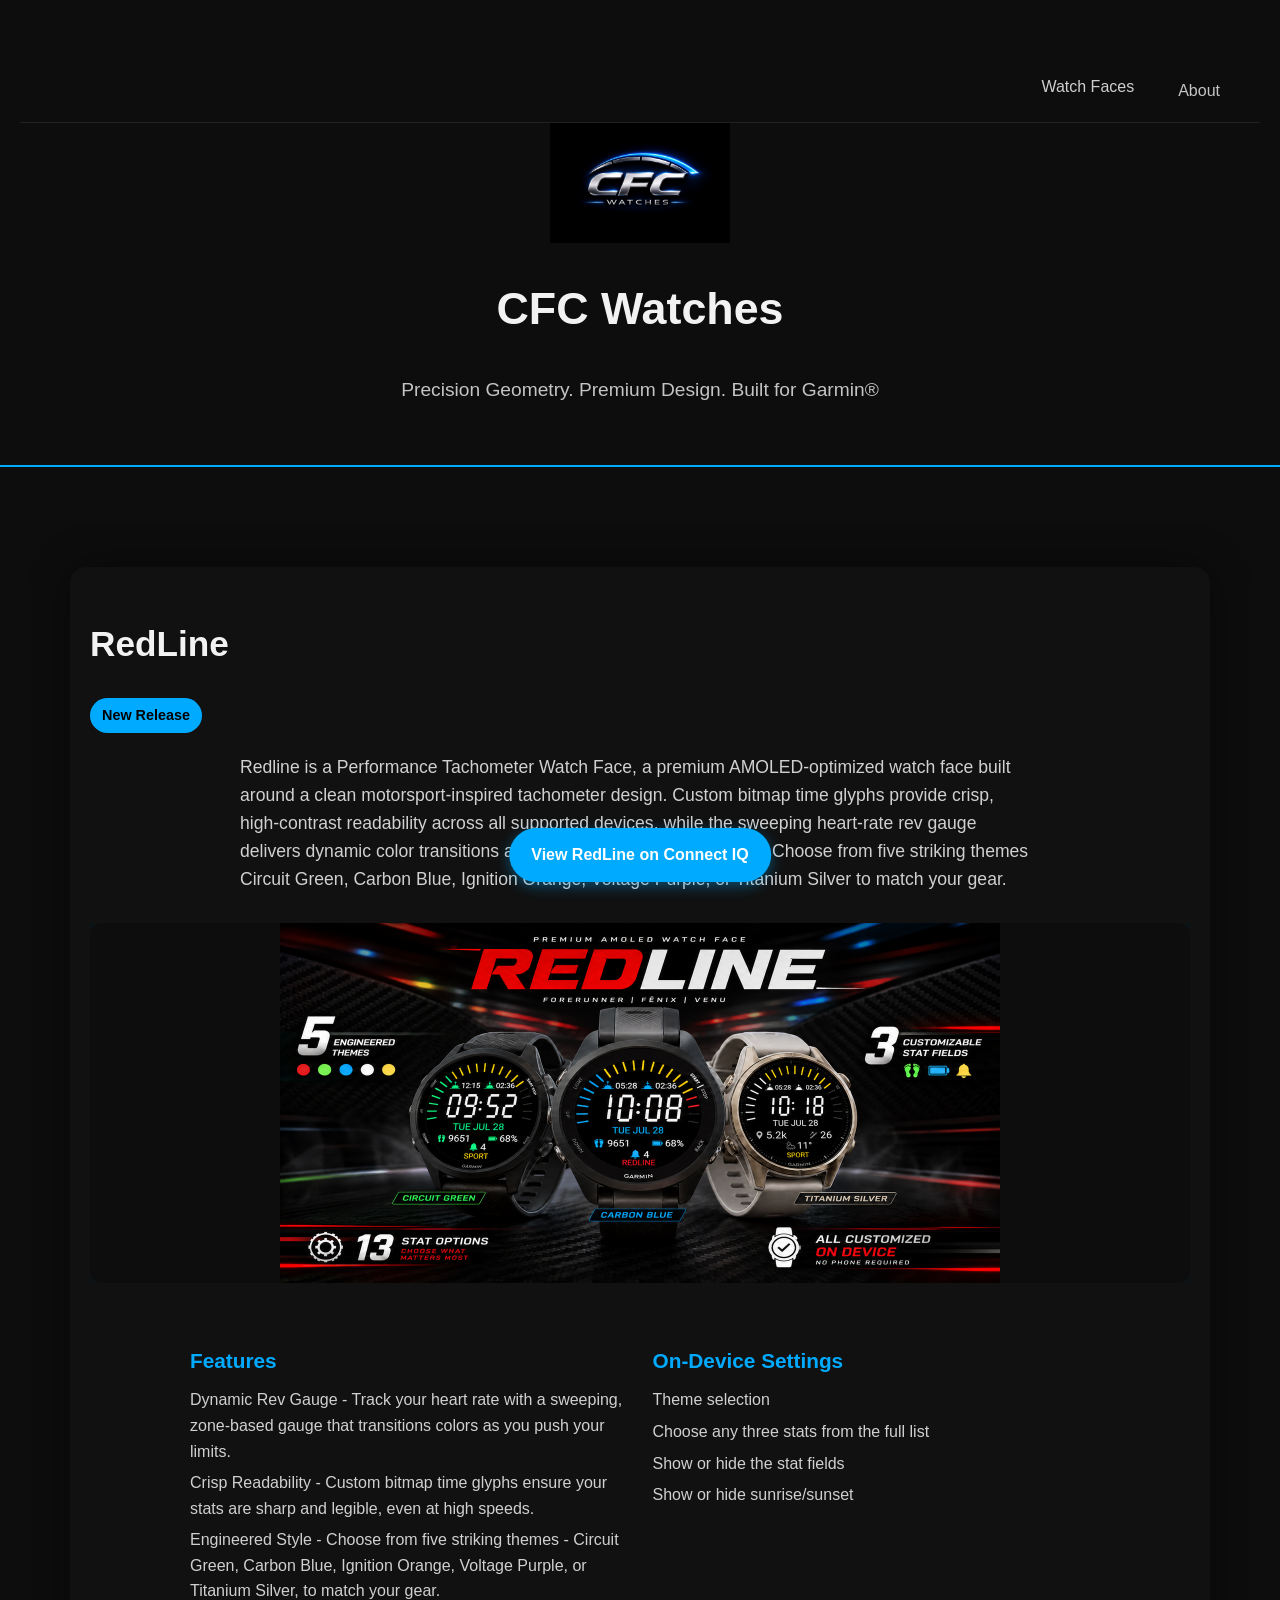
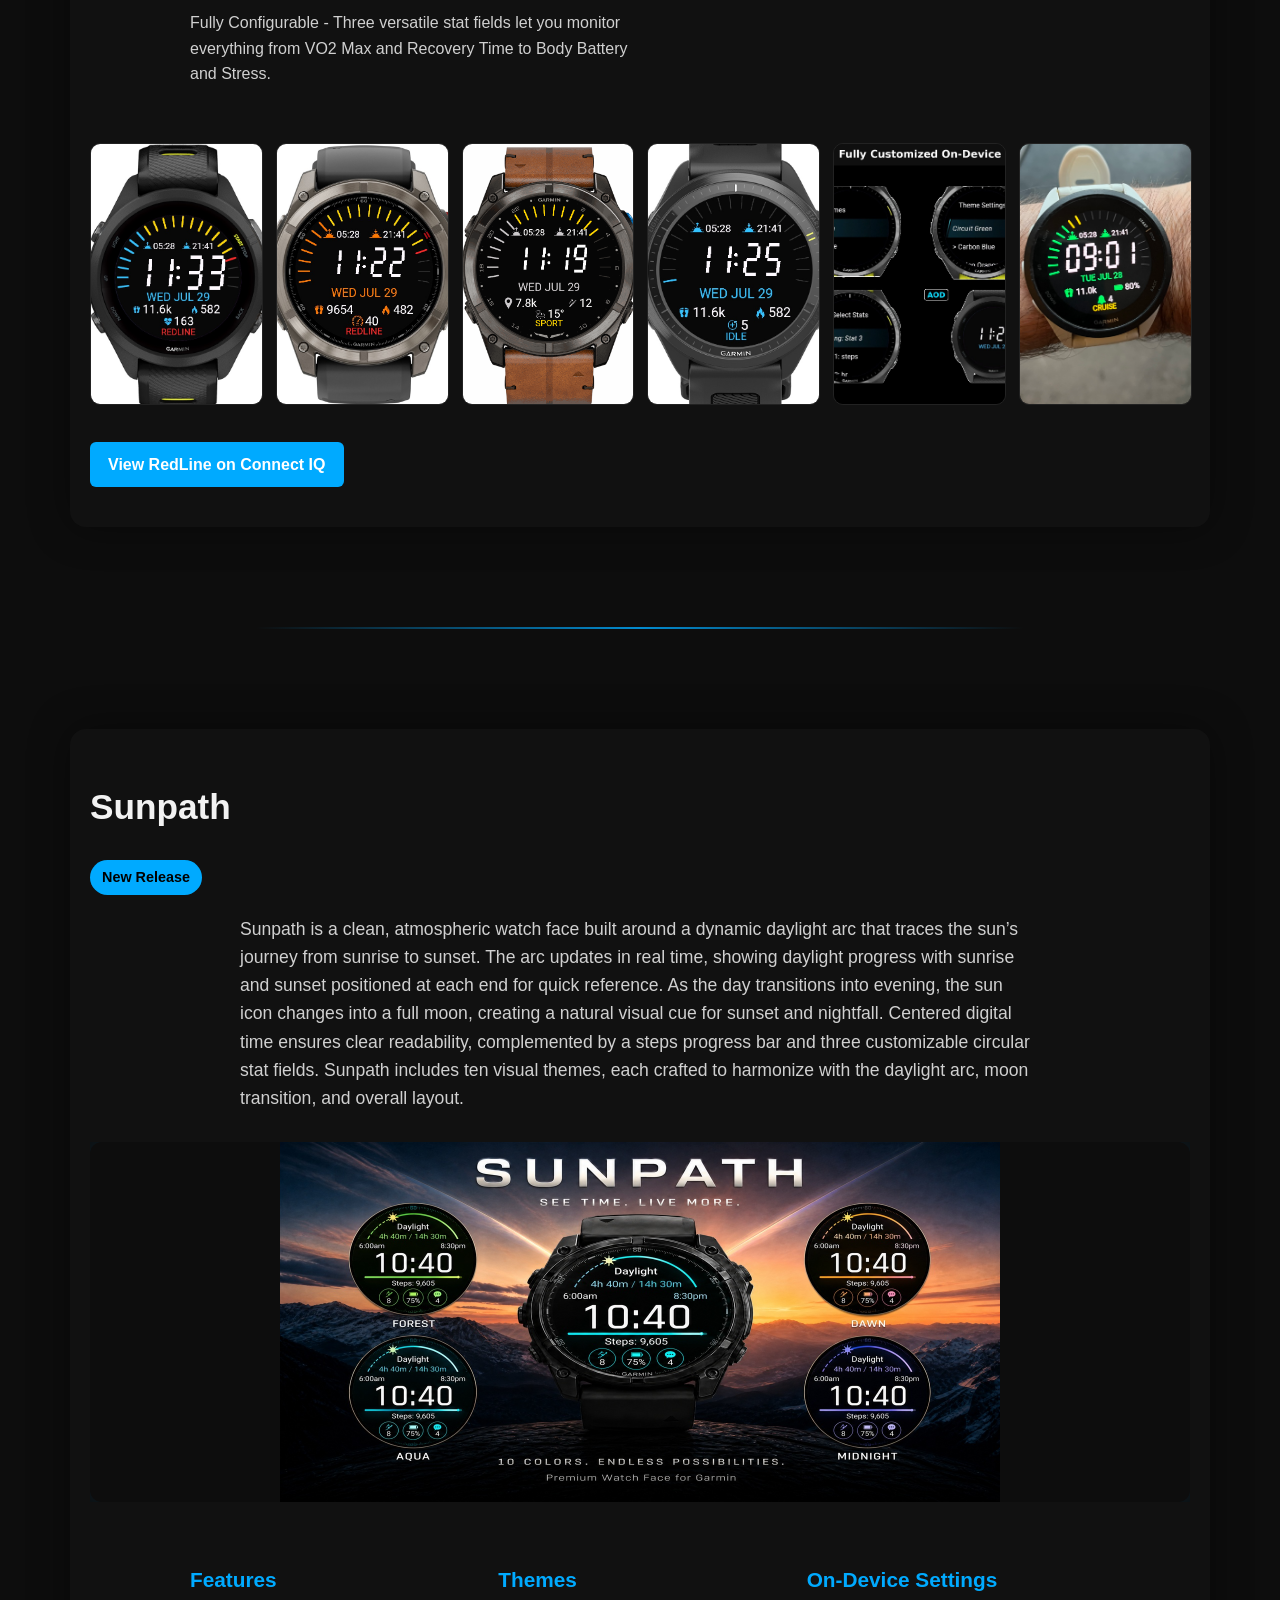
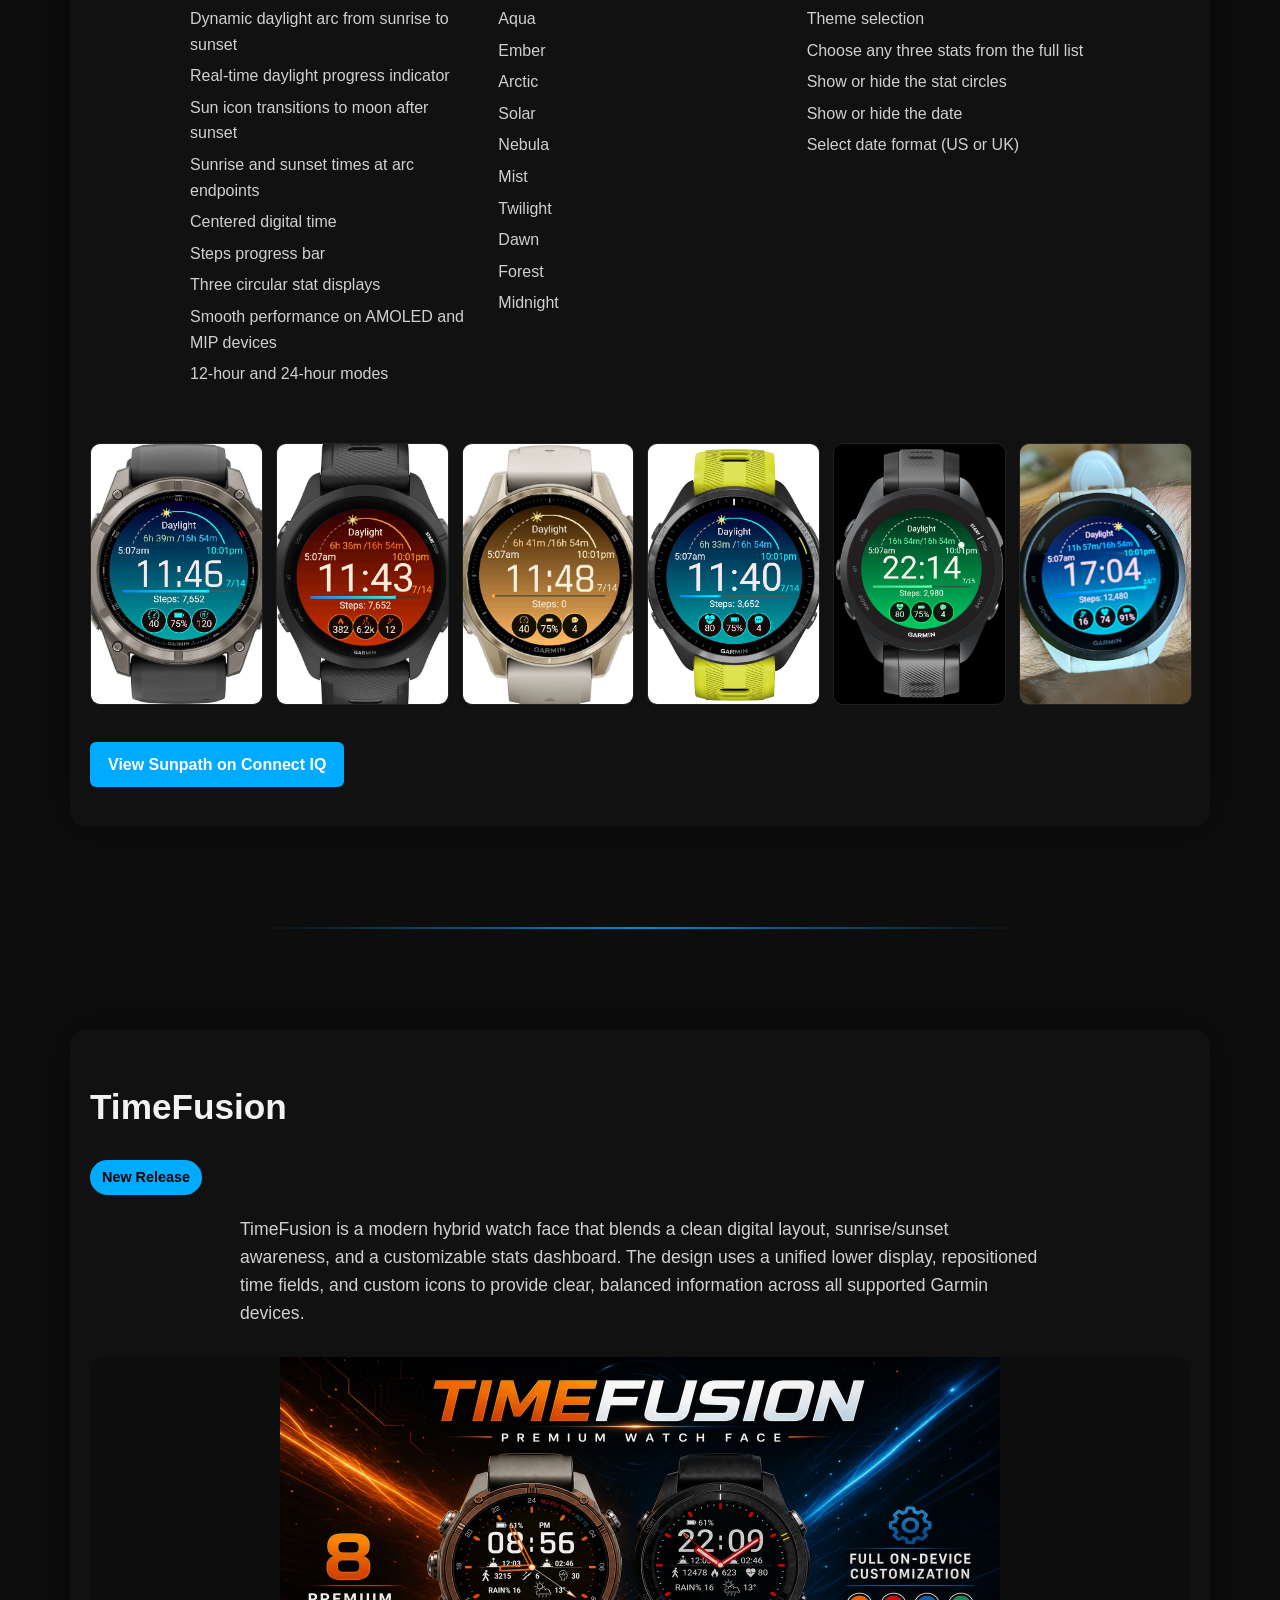
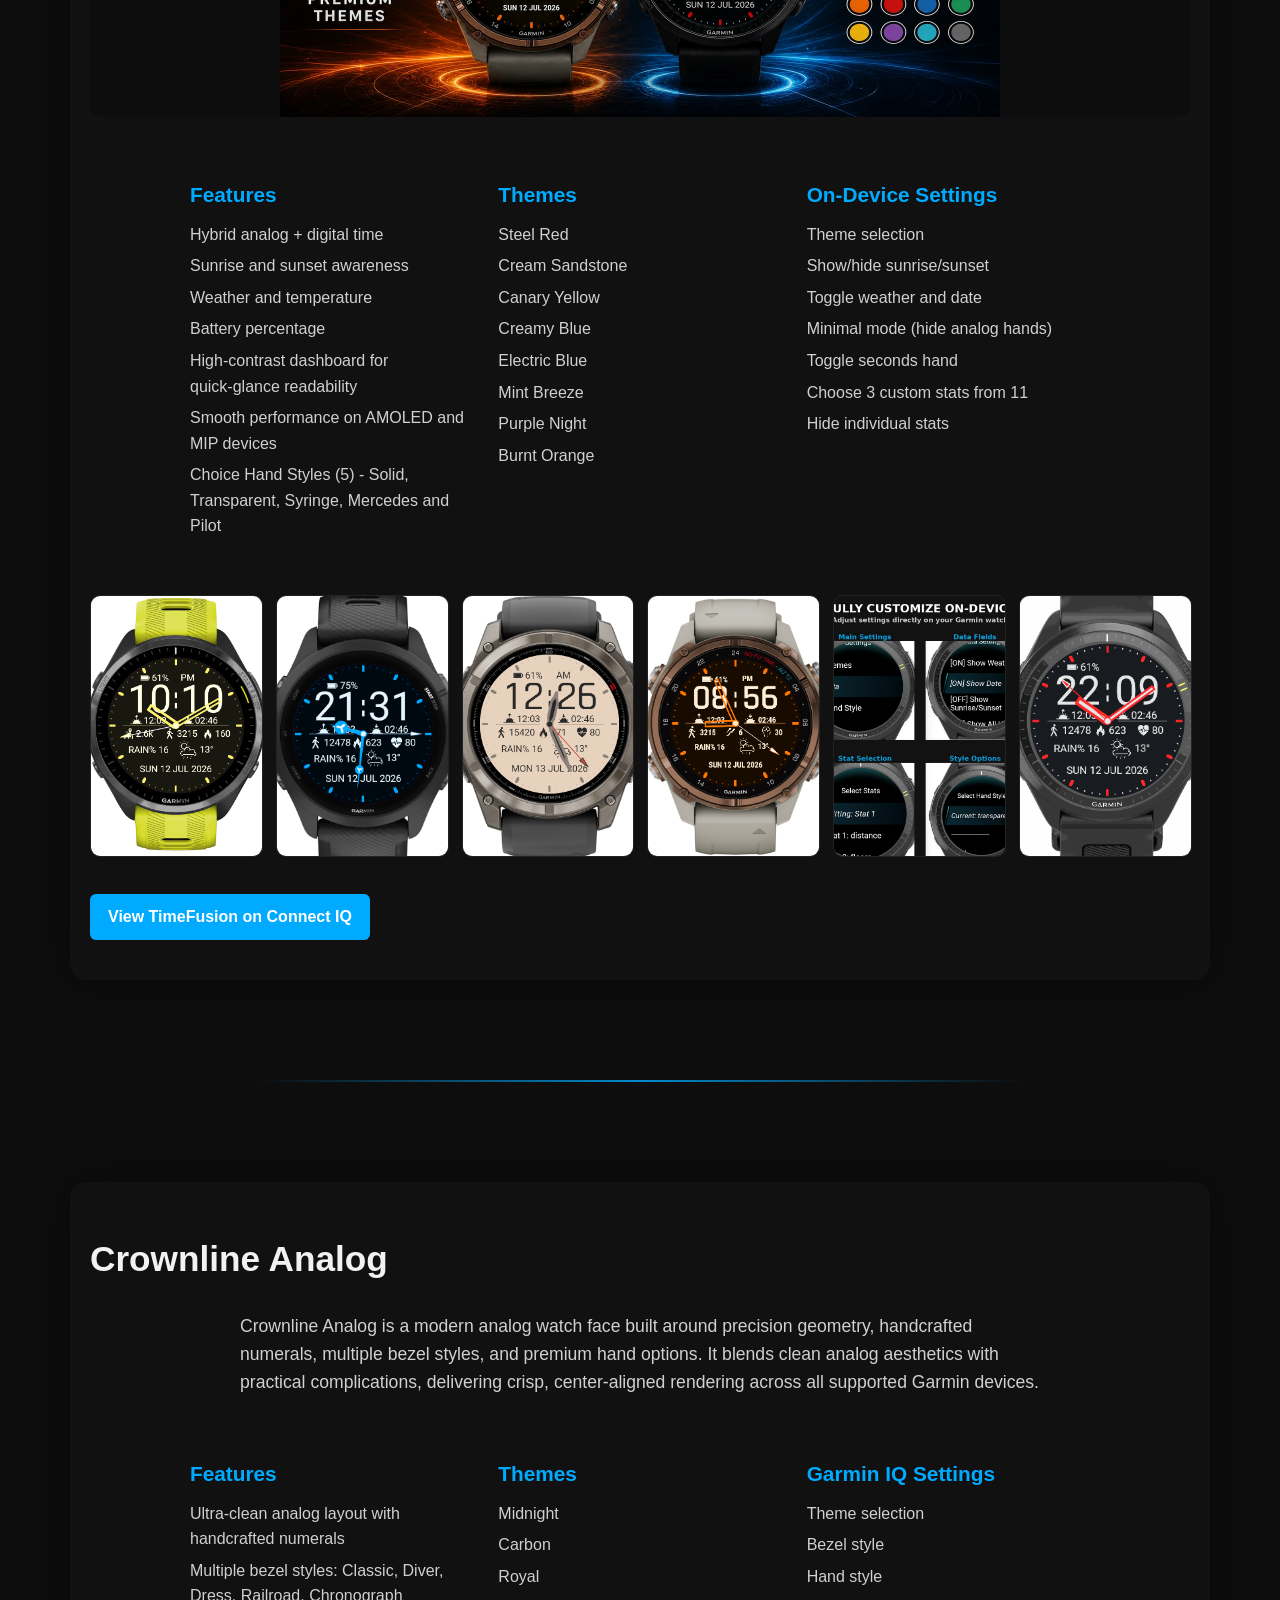
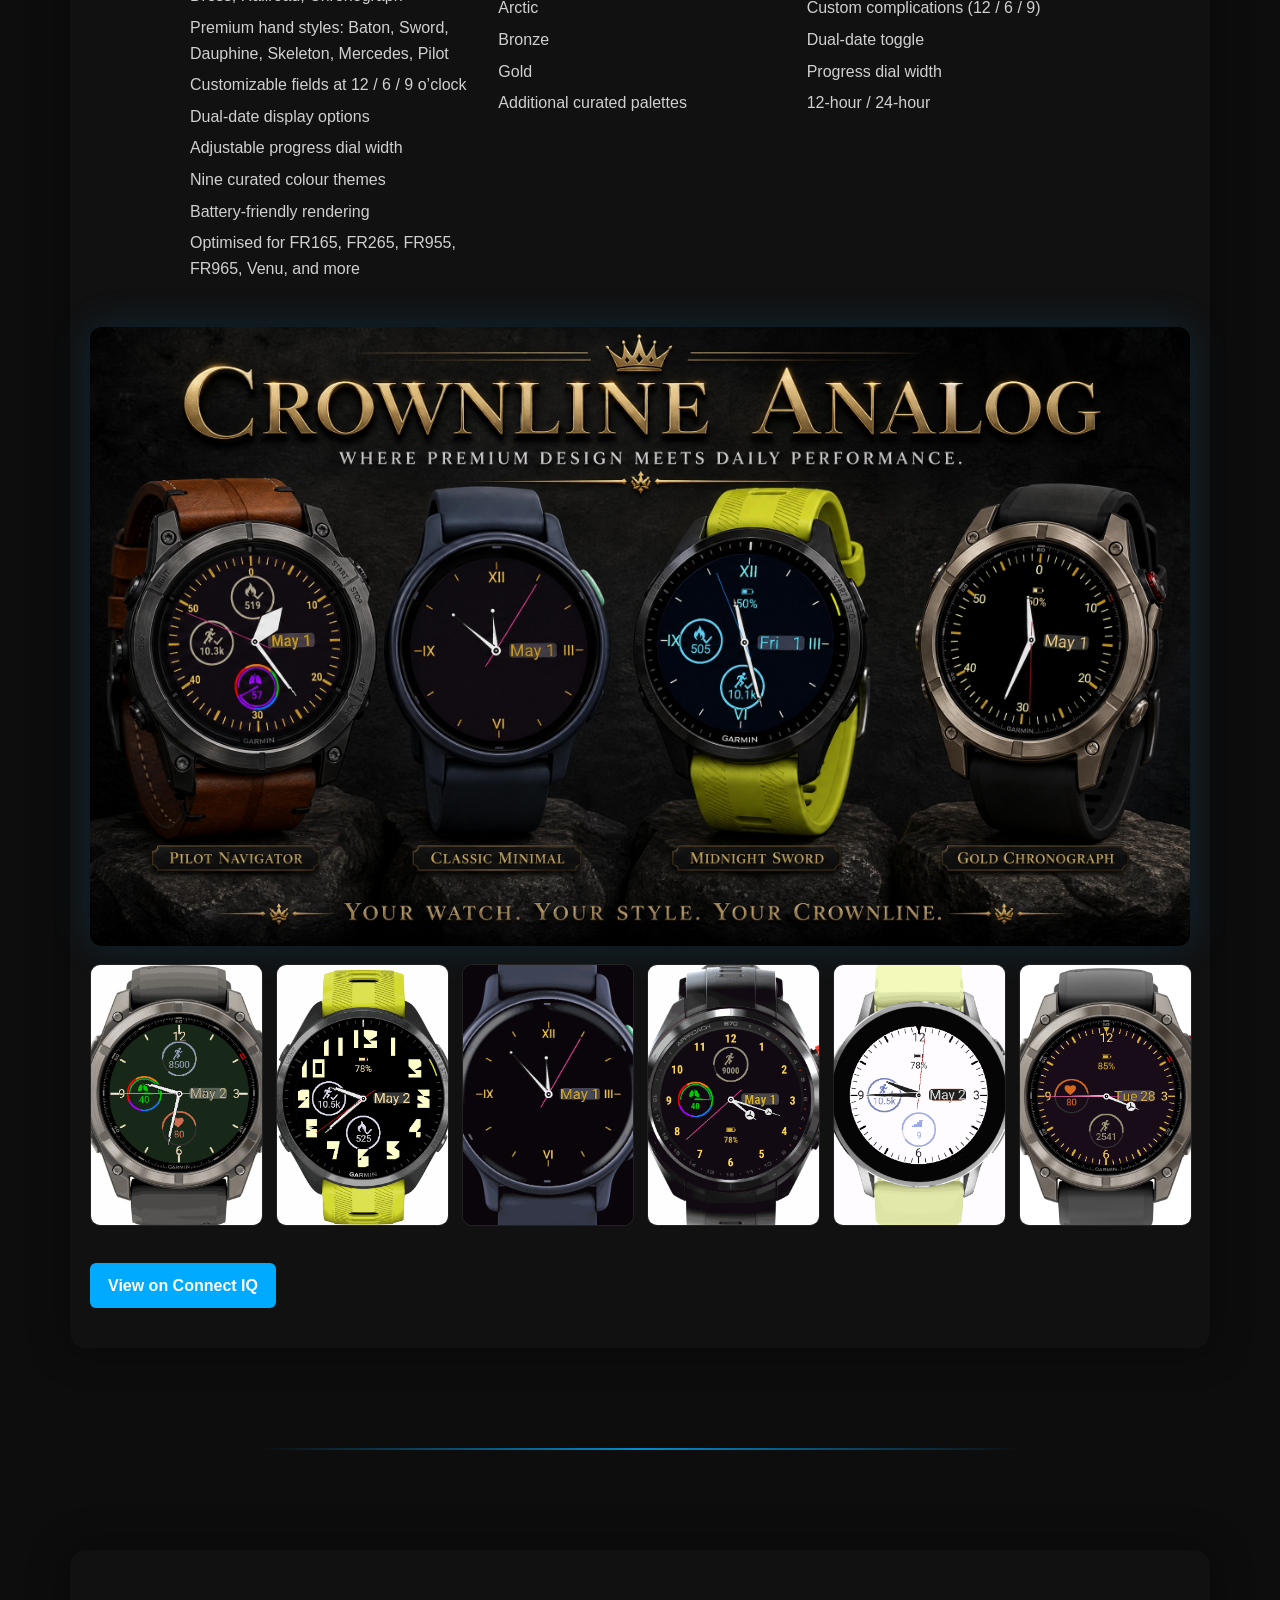
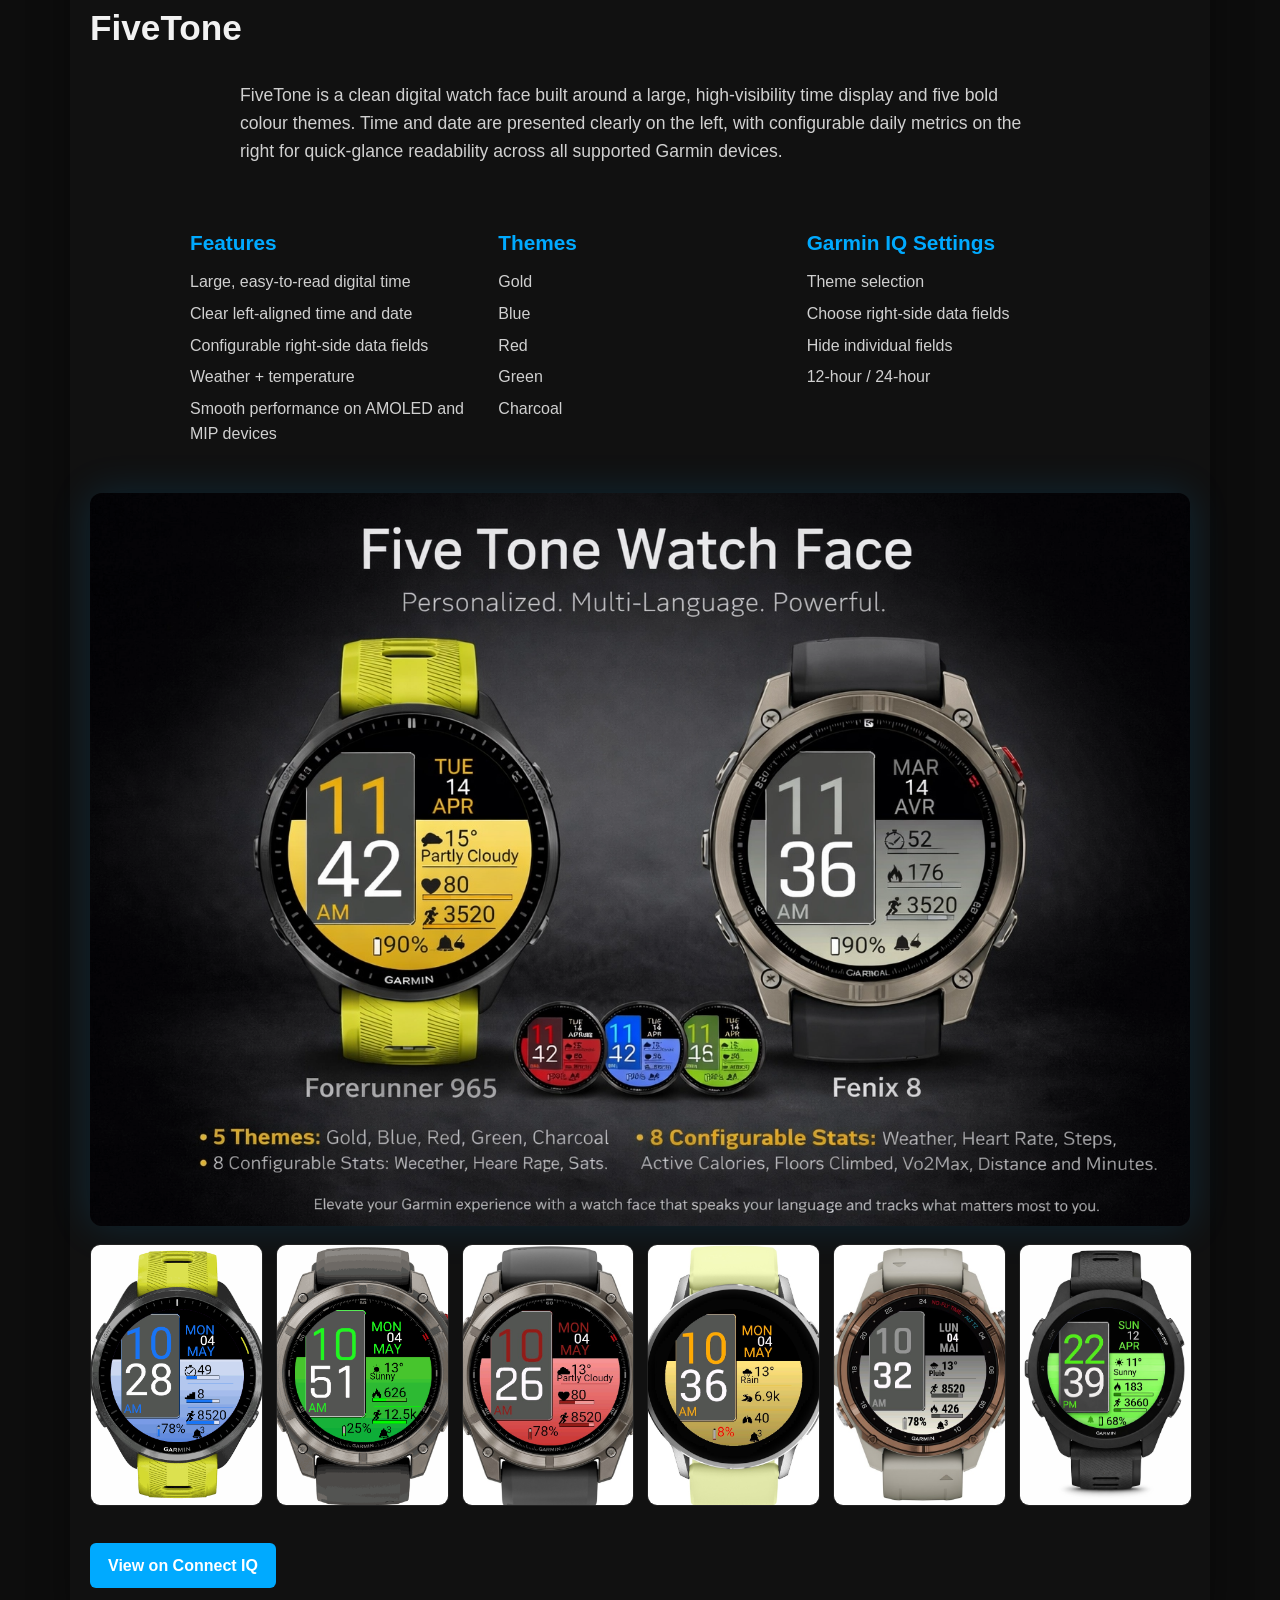
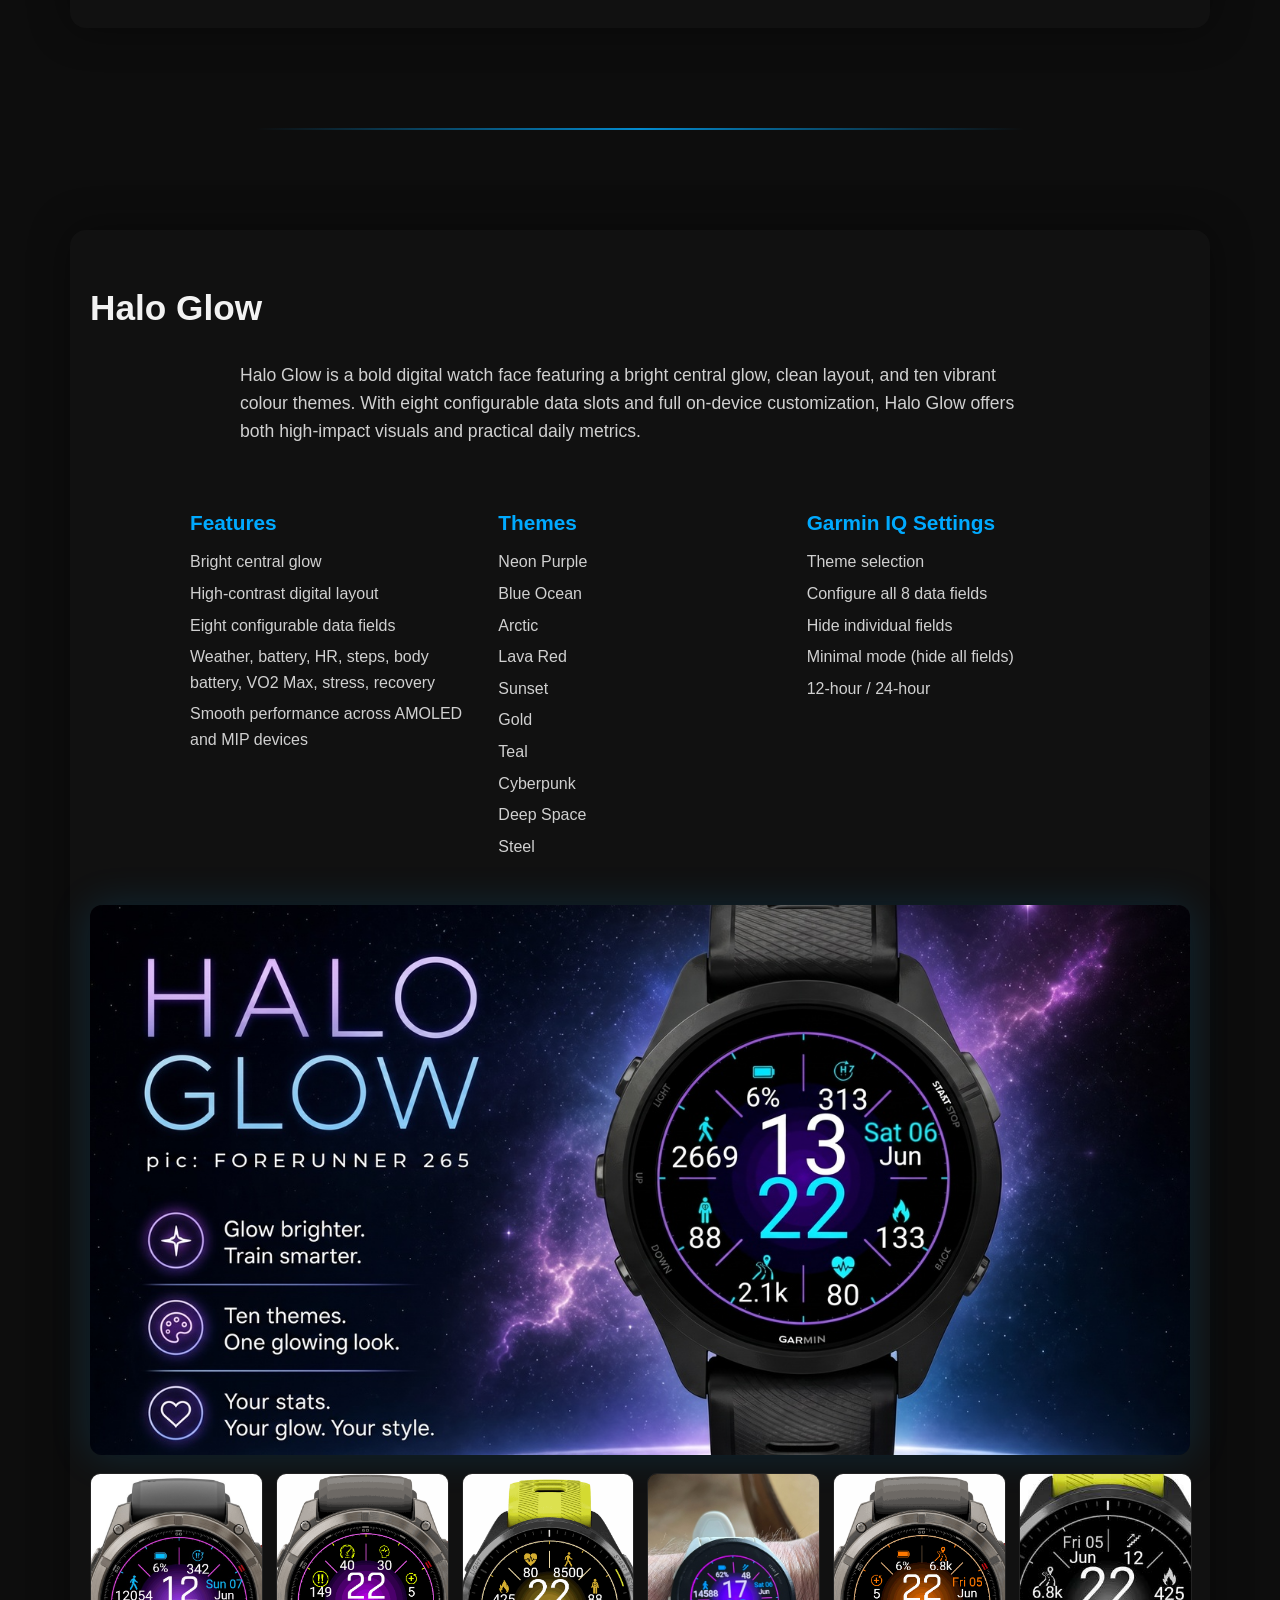
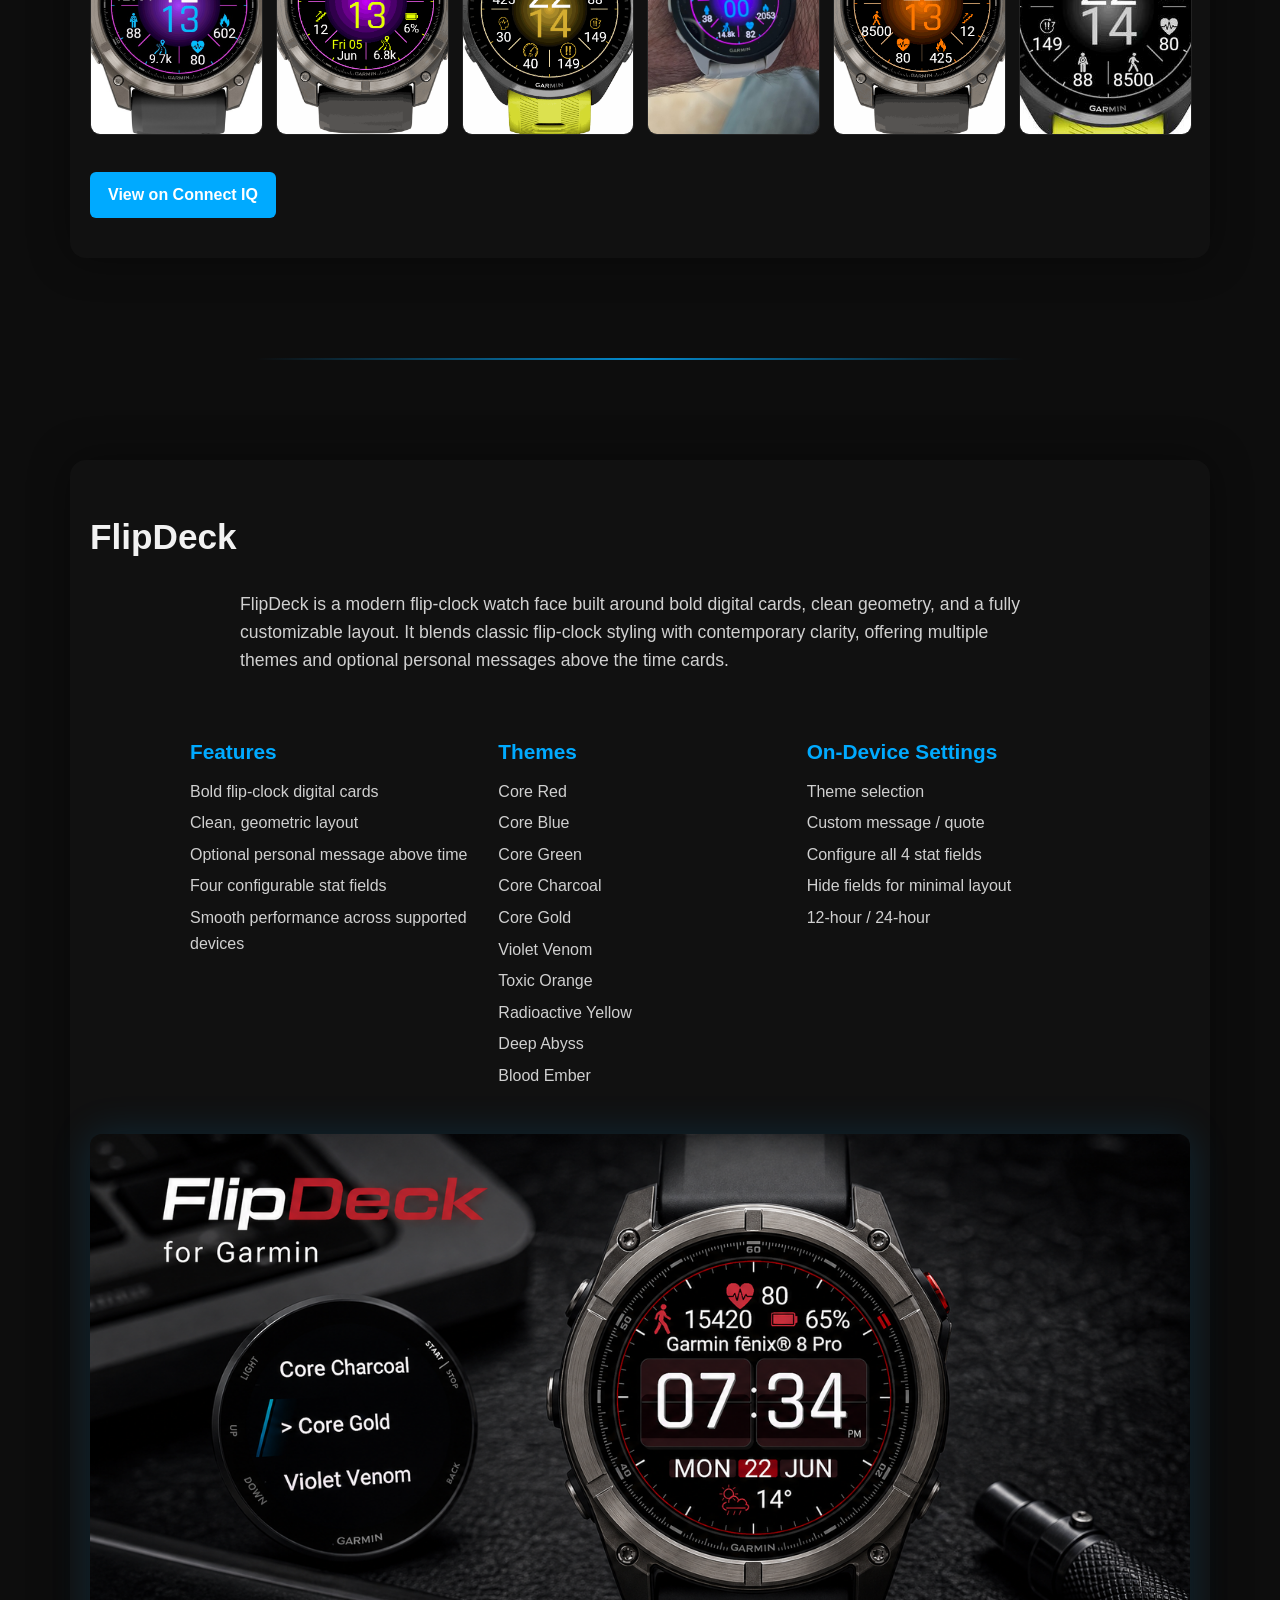
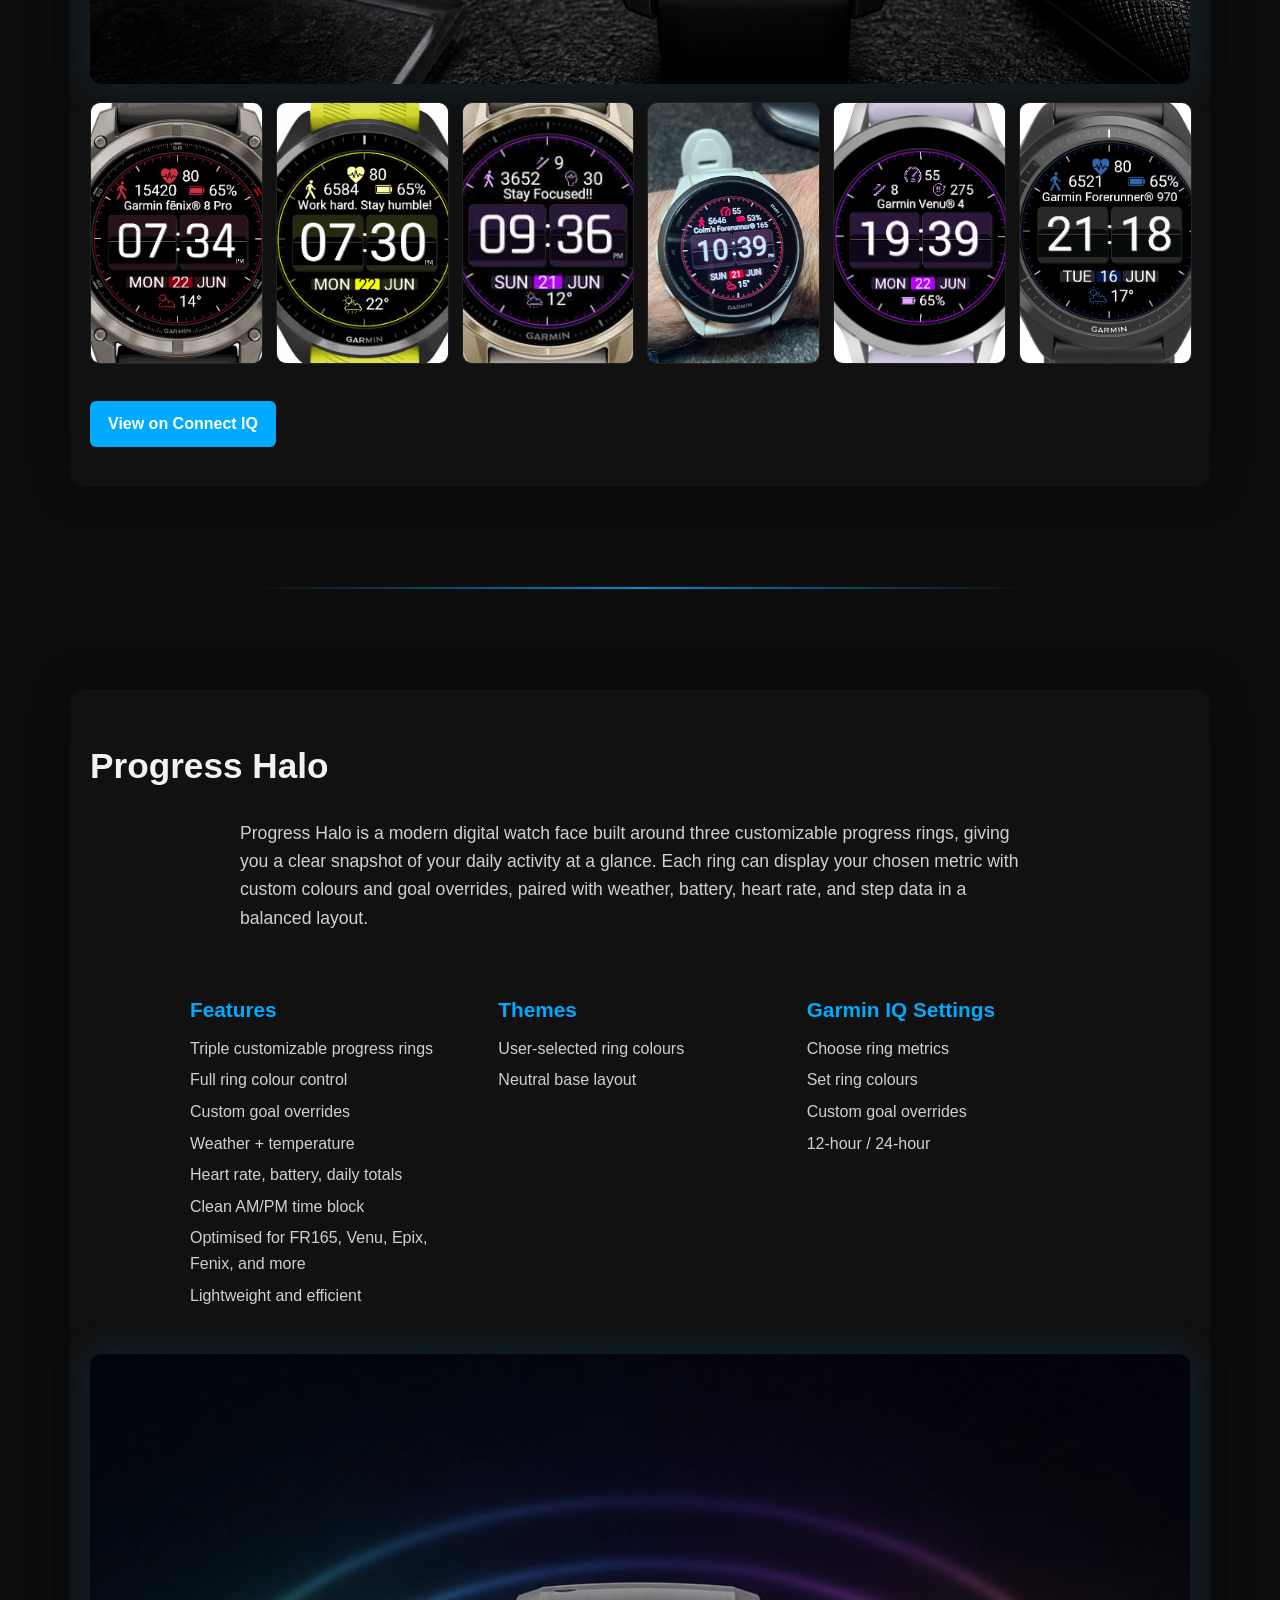
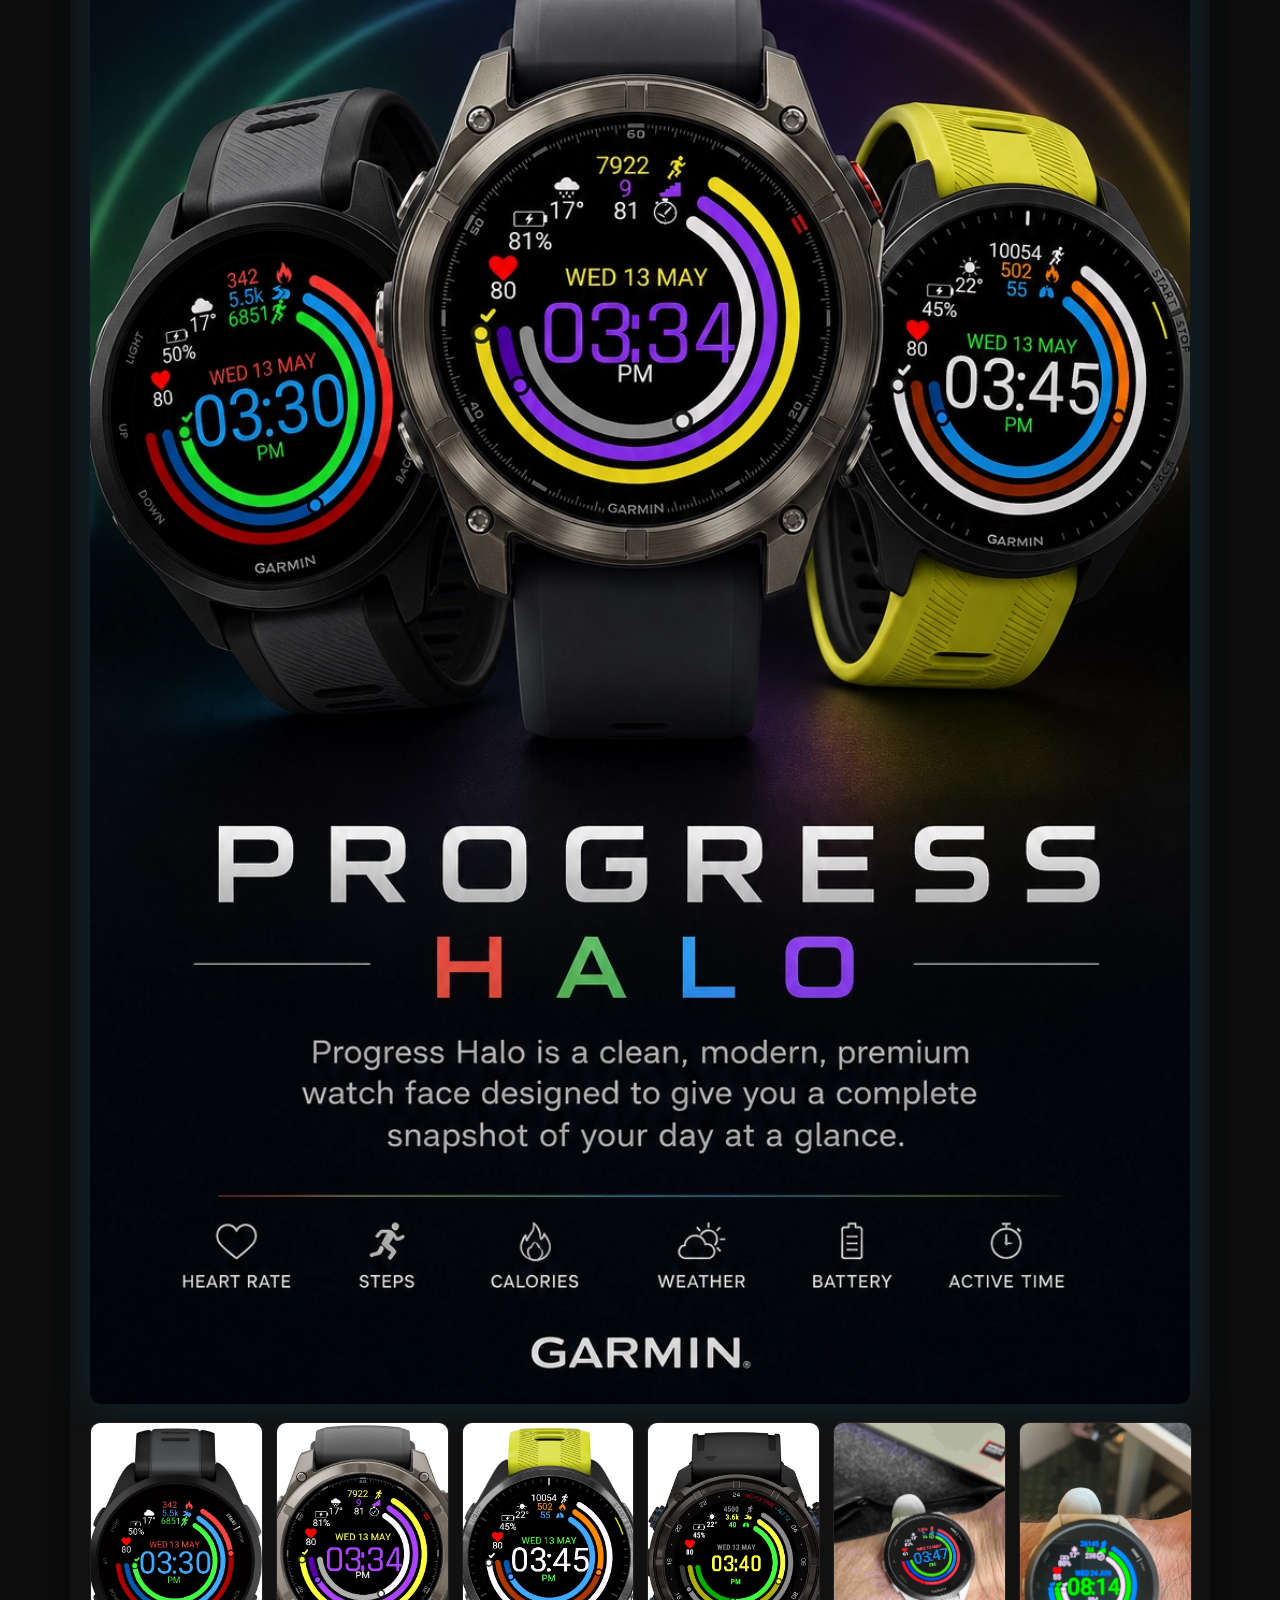
==== index.html @ 49a2f27a "add google verification" ====
<!DOCTYPE html>
<html lang="en">
<head>
    <link rel="stylesheet" href="css/styles.css">
    <meta charset="UTF-8">
    <meta name="viewport" content="width=device-width, initial-scale=1.0">
    <meta name="google-site-verification" content="Y_PsqzS8wjwqAVc5Est7VNzaGyb7QeBcVqv9RIN9-rM" />
    <title>CFC Watches – Premium Garmin Watch Faces</title>
</head>
<body>

<header>
    <nav class="top-nav">
        <div class="dropdown">
            <button class="dropbtn">Watch Faces</button>
            <div class="dropdown-content">
                <a href="#redline">RedLine</a>
                <a href="#sunpath">Sunpath</a>
                <a href="#quadrantPrime">TimeFusion</a>
                <a href="#crownline">Crownline</a>
                <a href="#fivetone">FiveTone</a>
                <a href="#haloglow">Halo Glow</a>
                <a href="#flipDeck">FlipDeck</a>
                <a href="#progressHalo">Progress Halo</a>
                <a href="#pureSimple">Pure & Simple</a>
            </div>
        </div>

        <a href="#about">About</a>
    </nav>


    <img class="header-logo" src="images/cfc_logo2.png" alt="CFC Watches Logo">

    <h1>CFC Watches</h1>
    <p class="subtitle">Precision Geometry. Premium Design. Built for Garmin®</p>
</header>

<section class="watch-section" id="redline">
    <h2>RedLine</h2>

    <span class="badge-new">New Release</span>

    <p class="watch-summary">
        Redline is a Performance Tachometer Watch Face, a premium AMOLED‑optimized watch face built around a clean motorsport‑inspired tachometer design. 
        Custom bitmap time glyphs provide crisp, high‑contrast readability across all supported devices, while the sweeping heart‑rate 
        rev gauge delivers dynamic color transitions and zone‑based status indicators. 
        Choose from five striking themes Circuit Green, Carbon Blue, Ignition Orange, Voltage Purple, or Titanium Silver to match your gear.
    </p>

    <!-- HERO BANNER (wrapper prevents cropping) -->
    <div class="hero-wrapper">
        <img class="hero-image" src="images/rl/HERO.png" alt="RedLine Hero Banner">
    </div>

    <!-- FEATURE GRID -->
    <div class="feature-grid">
        <div>
            <h3>Features</h3>
            <ul>
                <li>Dynamic Rev Gauge - Track your heart rate with a sweeping, zone-based gauge that transitions colors as you push your limits.</li>
                <li>Crisp Readability - Custom bitmap time glyphs ensure your stats are sharp and legible, even at high speeds.</li>
                <li>Engineered Style - Choose from five striking themes - Circuit Green, Carbon Blue, Ignition Orange, Voltage Purple, or Titanium Silver, to match your gear.</li>
                <li>Fully Configurable - Three versatile stat fields let you monitor everything from VO2 Max and Recovery Time to Body Battery and Stress.</li>
            </ul>
        </div>
        <div>
            <h3>On‑Device Settings</h3>
            <ul>
                <li>Theme selection</li>
                <li>Choose any three stats from the full list</li>
                <li>Show or hide the stat fields</li>
                <li>Show or hide sunrise/sunset</li>                
            </ul>
        </div>
    </div>

    <!-- THUMBNAILS -->
    <div class="thumbnail-row">
        <img src="images/rl/SHOT1.jpg" loading="lazy" alt="RedLine fr265">
        <img src="images/rl/SHOT2.jpg" loading="lazy" alt="RedLine fenix 8">
        <img src="images/rl/SHOT3.png" loading="lazy" alt="RedLine on Marq">
        <img src="images/rl/SHOT4.jpg" loading="lazy" alt="Redline on Fr 570">
        <img src="images/rl/SHOT5.jpg" loading="lazy" alt="On-device Customization">
        <img src="images/rl/SHOT6.jpeg" loading="lazy" alt="My fr165">
    </div>

    <a class="btn" href="https://apps.garmin.com/en-US/apps/af29f958-dfd6-46b1-9831-fd0a43ed0aad">
        View RedLine on Connect IQ
    </a>
</section>
<a class="mobile-cta" href="https://apps.garmin.com/en-US/apps/af29f958-dfd6-46b1-9831-fd0a43ed0aad">
    View RedLine on Connect IQ
</a>



<div class="section-divider"></div>


<section class="watch-section" id="sunpath">
    <h2>Sunpath</h2>

    <span class="badge-new">New Release</span>

    <p class="watch-summary">
        Sunpath is a clean, atmospheric watch face built around a dynamic daylight arc that traces the sun’s journey from sunrise to sunset. 
        The arc updates in real time, showing daylight progress with sunrise and sunset positioned at each end for quick reference. 
        As the day transitions into evening, the sun icon changes into a full moon, creating a natural visual cue for sunset and nightfall. 
        Centered digital time ensures clear readability, complemented by a steps progress bar and three customizable circular stat fields. 
        Sunpath includes ten visual themes, each crafted to harmonize with the daylight arc, moon transition, and overall layout.
    </p>

    <!-- HERO BANNER (wrapper prevents cropping) -->
    <div class="hero-wrapper">
        <img class="hero-image" src="images/su/HERO.jpg" alt="Sunpath Hero Banner">
    </div>

    <!-- FEATURE GRID -->
    <div class="feature-grid">
        <div>
            <h3>Features</h3>
            <ul>
                <li>Dynamic daylight arc from sunrise to sunset</li>
                <li>Real‑time daylight progress indicator</li>
                <li>Sun icon transitions to moon after sunset</li>
                <li>Sunrise and sunset times at arc endpoints</li>
                <li>Centered digital time</li>
                <li>Steps progress bar</li>
                <li>Three circular stat displays</li>
                <li>Smooth performance on AMOLED and MIP devices</li>
                <li>12‑hour and 24‑hour modes</li>
            </ul>
        </div>
        <div>
            <h3>Themes</h3>
            <ul>
                <li>Aqua</li>
                <li>Ember</li>
                <li>Arctic</li>
                <li>Solar</li>
                <li>Nebula</li>
                <li>Mist</li>
                <li>Twilight</li>
                <li>Dawn</li>
                <li>Forest</li>
                <li>Midnight</li>
            </ul>
        </div>        
        <div>
            <h3>On‑Device Settings</h3>
            <ul>
                <li>Theme selection</li>
                <li>Choose any three stats from the full list</li>
                <li>Show or hide the stat circles</li>
                <li>Show or hide the date</li>
                <li>Select date format (US or UK)</li>
            </ul>
        </div>
    </div>

    <!-- THUMBNAILS -->
    <div class="thumbnail-row">
        <img src="images/su/SHOT1.jpg" loading="lazy" alt="Sunpath Aqua on Fenix 8">
        <img src="images/su/SHOT2.jpg" loading="lazy" alt="Sunpath Ember on Fr265">
        <img src="images/su/SHOT3.jpg" loading="lazy" alt="Sunpath Dawn on Fenix 8">
        <img src="images/su/SHOT4.jpg" loading="lazy" alt="Sunpath Midnight on Fr 965">
        <img src="images/su/SHOT5.jpg" loading="lazy" alt="Sunpath Forest on fr570">
        <img src="images/su/SHOT6.png" loading="lazy" alt="Sunpath live my fr165">
    </div>

    <a class="btn" href="https://apps.garmin.com/apps/8c82942c-d574-4a74-a867-849a497fc149">
        View Sunpath on Connect IQ
    </a>
</section>
<a class="mobile-cta" href="https://apps.garmin.com/apps/8c82942c-d574-4a74-a867-849a497fc149">
    View Sunpath on Connect IQ
</a>



<div class="section-divider"></div>
 
<section class="watch-section" id="quadrantPrime">
    <h2>TimeFusion</h2>

    <span class="badge-new">New Release</span>

    <p class="watch-summary">
        TimeFusion is a modern hybrid watch face that blends a clean digital layout, sunrise/sunset awareness, and a customizable stats dashboard. 
        The design uses a unified lower display, repositioned time fields, and custom icons to provide clear, balanced information across all supported Garmin devices.
    </p>

    <!-- HERO BANNER (wrapper prevents cropping) -->
    <div class="hero-wrapper">
        <img class="hero-image" src="images/tf/HERO_TimeFusion.jpg" alt="TimeFusion Hero Banner">
    </div>

    <!-- FEATURE GRID -->
    <div class="feature-grid">
        <div>
            <h3>Features</h3>
            <ul>
                <li>Hybrid analog + digital time</li>
                <li>Sunrise and sunset awareness</li>
                <li>Weather and temperature</li>
                <li>Battery percentage</li>
                <li>High‑contrast dashboard for quick‑glance readability</li>
                <li>Smooth performance on AMOLED and MIP devices</li>
                <li>Choice Hand Styles (5) - Solid, Transparent, Syringe, Mercedes and Pilot</li>
            </ul>
        </div>
        <div>
            <h3>Themes</h3>
            <ul>
                <li>Steel Red</li>
                <li>Cream Sandstone</li>
                <li>Canary Yellow</li>
                <li>Creamy Blue</li>
                <li>Electric Blue</li>
                <li>Mint Breeze</li>
                <li>Purple Night</li>
                <li>Burnt Orange</li>
            </ul>
        </div>        
        <div>
            <h3>On‑Device Settings</h3>
            <ul>
                <li>Theme selection</li>
                <li>Show/hide sunrise/sunset</li>
                <li>Toggle weather and date</li>
                <li>Minimal mode (hide analog hands)</li>
                <li>Toggle seconds hand</li>
                <li>Choose 3 custom stats from 11</li>
                <li>Hide individual stats</li>
            </ul>
        </div>
    </div>

    <!-- THUMBNAILS -->
    <div class="thumbnail-row">
        <img src="images/tf/SHOT1.png" loading="lazy" alt="TimeFusion Canary Yellow on Forerunner 965">
        <img src="images/tf/SHOT2.png" loading="lazy" alt="TimeFusion Electric Blue on Fr265">
        <img src="images/tf/SHOT3.png" loading="lazy" alt="TimeFusion Cream Sandstone on Fenix 8">
        <img src="images/tf/SHOT4.png" loading="lazy" alt="TimeFusion Purple Night on Venu 4">
        <img src="images/tf/SHOT5.jpg" loading="lazy" alt="Fully Customize on-device">
        <img src="images/tf/SHOT6.png" loading="lazy" alt="TimeFusion Red Steel on Fr970">
    </div>

    <a class="btn" href="https://apps.garmin.com/apps/9ac67de9-9346-4524-9f5e-54569965938c">
        View TimeFusion on Connect IQ
    </a>
</section>
<a class="mobile-cta" href="https://apps.garmin.com/apps/9ac67de9-9346-4524-9f5e-54569965938c">
    View TimeFusion on Connect IQ
</a>



<div class="section-divider"></div>

<section class="watch-section" id="crownline">
    <h2>Crownline Analog</h2>

    <p class="watch-summary">
        Crownline Analog is a modern analog watch face built around precision geometry, handcrafted numerals,
        multiple bezel styles, and premium hand options. It blends clean analog aesthetics with practical
        complications, delivering crisp, center‑aligned rendering across all supported Garmin devices.
    </p>

    <div class="feature-grid">
        <div>
            <h3>Features</h3>
            <ul>
                <li>Ultra‑clean analog layout with handcrafted numerals</li>
                <li>Multiple bezel styles: Classic, Diver, Dress, Railroad, Chronograph</li>
                <li>Premium hand styles: Baton, Sword, Dauphine, Skeleton, Mercedes, Pilot</li>
                <li>Customizable fields at 12 / 6 / 9 o’clock</li>
                <li>Dual‑date display options</li>
                <li>Adjustable progress dial width</li>
                <li>Nine curated colour themes</li>
                <li>Battery‑friendly rendering</li>
                <li>Optimised for FR165, FR265, FR955, FR965, Venu, and more</li>
            </ul>
        </div>

        <div>
            <h3>Themes</h3>
            <ul>
                <li>Midnight</li>
                <li>Carbon</li>
                <li>Royal</li>
                <li>Arctic</li>
                <li>Bronze</li>
                <li>Gold</li>
                <li>Additional curated palettes</li>
            </ul>
        </div>

        <div>
            <h3>Garmin IQ Settings</h3>
            <ul>
                <li>Theme selection</li>
                <li>Bezel style</li>
                <li>Hand style</li>
                <li>Custom complications (12 / 6 / 9)</li>
                <li>Dual‑date toggle</li>
                <li>Progress dial width</li>
                <li>12‑hour / 24‑hour</li>
            </ul>
        </div>
    </div>


    <!-- HERO BANNER -->
    <img class="hero-image" src="images/HERO_garmin_iq_banner_crownline.png" alt="Crownline Hero Banner">

    <!-- THUMBNAILS -->
    <div class="thumbnail-row">
        <img src="images/shot1-forest-pilot-fen8.png" loading="lazy" alt="Crownline Screenshot 1">
        <img src="images/shot2-gold-chunky-fr965_under150kb.png" loading="lazy" alt="Crownline Screenshot 2">
        <img src="images/shot3-optimized_clean_vivoactive6.png" loading="lazy" alt="Crownline Screenshot 3">
        <img src="images/shot4-analog-royal-approachS70_under150kb.png" loading="lazy" alt="Crownline Screenshot 4">
        <img src="images/shot5-artic-venu4_under150kb.png" loading="lazy" alt="Crownline Screenshot 5">
        <img src="images/analog-royal-fen8.png" loading="lazy" alt="Crownline Screenshot 6">
        
    </div>

    <a class="btn" href="https://apps-developer.garmin.com/apps/6a2b9e3f-3c63-4b6c-aac0-d458a5e8e3f6">View on Connect IQ</a>
</section>
<a class="mobile-cta" href="https://apps-developer.garmin.com/apps/6a2b9e3f-3c63-4b6c-aac0-d458a5e8e3f6">
    View Crownline on Connect IQ
</a>

<div class="section-divider"></div>

<section class="watch-section" id="fivetone">
    <h2>FiveTone</h2>

    <p class="watch-summary">
        FiveTone is a clean digital watch face built around a large, high‑visibility time display and five bold
        colour themes. Time and date are presented clearly on the left, with configurable daily metrics on the
        right for quick‑glance readability across all supported Garmin devices.
    </p>

    <div class="feature-grid">
        <div>
            <h3>Features</h3>
            <ul>
                <li>Large, easy‑to‑read digital time</li>
                <li>Clear left‑aligned time and date</li>
                <li>Configurable right‑side data fields</li>
                <li>Weather + temperature</li>
                <li>Smooth performance on AMOLED and MIP devices</li>
            </ul>
        </div>

        <div>
            <h3>Themes</h3>
            <ul>
                <li>Gold</li>
                <li>Blue</li>
                <li>Red</li>
                <li>Green</li>
                <li>Charcoal</li>
            </ul>
        </div>

        <div>
            <h3>Garmin IQ Settings</h3>
            <ul>
                <li>Theme selection</li>
                <li>Choose right‑side data fields</li>
                <li>Hide individual fields</li>
                <li>12‑hour / 24‑hour</li>
            </ul>
        </div>
    </div>


    <!-- HERO BANNER -->
    <img class="hero-image" src="images/HERO_garmin_iq_banner_fivetone.png" alt="FiveTone Hero Banner">

    <!-- THUMBNAILS -->
    <div class="thumbnail-row">
        <img src="images/shot1-blue-fr965optimized.png" loading="lazy" alt="FiveTone Screenshot 1">
        <img src="images/shot2-green-fen8optimized.png" loading="lazy" alt="FiveTone Screenshot 2">
        <img src="images/shot3-red-fen8-compressed.jpg" loading="lazy" alt="FiveTone Screenshot 3">
        <img src="images/shot4-gold-venu4-compressed.jpg" loading="lazy" alt="FiveTone Screenshot 4">
        <img src="images/shot5-charcoal-descent3-compressed.jpg" loading="lazy" alt="FiveTone Screenshot 5">
        <img src="images/FiveTone_Green_Forerunner265.png" loading="lazy" alt="FiveTone Screenshot 6">
    </div>

    <a class="btn" href="https://apps-developer.garmin.com/apps/c2fc25b2-d73c-4e07-ad2f-94479b7c2649">View on Connect IQ</a>
</section>

<a class="mobile-cta" href="https://apps-developer.garmin.com/apps/c2fc25b2-d73c-4e07-ad2f-94479b7c2649">
    View FiveTone on Connect IQ
</a>

<div class="section-divider"></div>

<section class="watch-section" id="haloglow">
    <h2>Halo Glow</h2>

    <p class="watch-summary">
        Halo Glow is a bold digital watch face featuring a bright central glow, clean layout, and ten vibrant
        colour themes. With eight configurable data slots and full on‑device customization, Halo Glow offers
        both high‑impact visuals and practical daily metrics.
    </p>

    <div class="feature-grid">
        <div>
            <h3>Features</h3>
            <ul>
                <li>Bright central glow</li>
                <li>High‑contrast digital layout</li>
                <li>Eight configurable data fields</li>
                <li>Weather, battery, HR, steps, body battery, VO2 Max, stress, recovery</li>
                <li>Smooth performance across AMOLED and MIP devices</li>
            </ul>
        </div>

        <div>
            <h3>Themes</h3>
            <ul>
                <li>Neon Purple</li>
                <li>Blue Ocean</li>
                <li>Arctic</li>
                <li>Lava Red</li>
                <li>Sunset</li>
                <li>Gold</li>
                <li>Teal</li>
                <li>Cyberpunk</li>
                <li>Deep Space</li>
                <li>Steel</li>
            </ul>
        </div>

        <div>
            <h3>Garmin IQ Settings</h3>
            <ul>
                <li>Theme selection</li>
                <li>Configure all 8 data fields</li>
                <li>Hide individual fields</li>
                <li>Minimal mode (hide all fields)</li>
                <li>12‑hour / 24‑hour</li>
            </ul>
        </div>
    </div>


    <!-- HERO BANNER -->
    <img class="hero-image" src="images/hero_halo_glow_hero_final_compressed.jpg" alt="Halo Glow Hero Banner">

    <!-- THUMBNAILS -->
    <div class="thumbnail-row">
        <img src="images/shot1-purple-fen8.jpg" loading="lazy" alt="Halo Glow purple fenix 8 screenshot">
        <img src="images/shot1-cyberpunk-fen8.png" loading="lazy" alt="Halo Glow Cyberpunk fenix 8 screenshot">
        <img src="images/shot2-gold-fr965.png" loading="lazy" alt="Halo Glow Gold fr965 screenshot">
        <img src="images/shot3-live-purple-fr165.jpg" loading="lazy" alt="Halo Glow fr165 screenshot">
        <img src="images/shot4-sunset-fen8.png" loading="lazy" alt="Halo Glow screenshot 4">
        <img src="images/shot5-steel-fr965.jpg" loading="lazy" alt="Halo Glow Steel fr965 screenshot">
    </div>

    <a class="btn" href="https://apps.garmin.com/apps/bf36b620-223d-4b27-ab3f-6d4fa3519d92">View on Connect IQ</a>
</section>

<a class="mobile-cta" href="https://apps.garmin.com/apps/bf36b620-223d-4b27-ab3f-6d4fa3519d92">
    View Halo Glow on Connect IQ
</a>

<div class="section-divider"></div>

<section class="watch-section" id="flipDeck">
    <h2>FlipDeck</h2>


    <p class="watch-summary">
    FlipDeck is a modern flip‑clock watch face built around bold digital cards, clean geometry, and a fully
    customizable layout. It blends classic flip‑clock styling with contemporary clarity, offering multiple
    themes and optional personal messages above the time cards.
    </p>

    <div class="feature-grid">
        <div>
            <h3>Features</h3>
            <ul>
                <li>Bold flip‑clock digital cards</li>
                <li>Clean, geometric layout</li>
                <li>Optional personal message above time</li>
                <li>Four configurable stat fields</li>
                <li>Smooth performance across supported devices</li>
            </ul>
        </div>

        <div>
            <h3>Themes</h3>
            <ul>
                <li>Core Red</li>
                <li>Core Blue</li>
                <li>Core Green</li>
                <li>Core Charcoal</li>
                <li>Core Gold</li>
                <li>Violet Venom</li>
                <li>Toxic Orange</li>
                <li>Radioactive Yellow</li>
                <li>Deep Abyss</li>
                <li>Blood Ember</li>
            </ul>
        </div>

        <div>
            <h3>On‑Device Settings</h3>
            <ul>
                <li>Theme selection</li>
                <li>Custom message / quote</li>
                <li>Configure all 4 stat fields</li>
                <li>Hide fields for minimal layout</li>
                <li>12‑hour / 24‑hour</li>
            </ul>
        </div>
    </div>


    <!-- HERO BANNER -->
    <img class="hero-image" src="images/flipdeck_hero_refined_final.png" alt="FlipDeck Hero Banner">

    <!-- THUMBNAILS -->
    <div class="thumbnail-row">
        <img src="images/shot1-flip-red-fen8_compressed.png" loading="lazy" alt="FlipDeck Fenix 8">
        <img src="images/shot2-flip-radioyellow-fr965.png" loading="lazy" alt="FlipDeck on Fr965">
        <img src="images/shot3_FlipDeck_Purple_Final_Tiny.jpg" loading="lazy" alt="FlipDeck purple">
        <img src="images/shot4-red-myfr165_compressed.jpg" loading="lazy" alt="FlipDeck on my Fr165">
        <img src="images/shot5-flip-venom-purple-venu4.png" loading="lazy" alt="FlipDeck on Venu4 ">
        <img src="images/shot6-flip-deep-abyass-970.png" loading="lazy" alt="FlipDeck on fr970 ">
    </div>

    <a class="btn" href="https://apps.garmin.com/apps/464f6294-d4a2-4569-a95f-28a1351c6851">View on Connect IQ</a>
</section>

<a class="mobile-cta" href="https://apps.garmin.com/apps/464f6294-d4a2-4569-a95f-28a1351c6851">
    View FlipDeck on Connect IQ
</a>

<div class="section-divider"></div>

<section class="watch-section" id="progressHalo">
    <h2>Progress Halo</h2>

    <p class="watch-summary">
    Progress Halo is a modern digital watch face built around three customizable progress rings, giving you
    a clear snapshot of your daily activity at a glance. Each ring can display your chosen metric with custom
    colours and goal overrides, paired with weather, battery, heart rate, and step data in a balanced layout.
    </p>

    <div class="feature-grid">
        <div>
            <h3>Features</h3>
            <ul>
                <li>Triple customizable progress rings</li>
                <li>Full ring colour control</li>
                <li>Custom goal overrides</li>
                <li>Weather + temperature</li>
                <li>Heart rate, battery, daily totals</li>
                <li>Clean AM/PM time block</li>
                <li>Optimised for FR165, Venu, Epix, Fenix, and more</li>
                <li>Lightweight and efficient</li>
            </ul>
        </div>

        <div>
            <h3>Themes</h3>
            <ul>
                <li>User‑selected ring colours</li>
                <li>Neutral base layout</li>
            </ul>
        </div>

        <div>
            <h3>Garmin IQ Settings</h3>
            <ul>
                <li>Choose ring metrics</li>
                <li>Set ring colours</li>
                <li>Custom goal overrides</li>
                 <li>12‑hour / 24‑hour</li>
            </ul>
        </div>
    </div>


    <!-- HERO BANNER -->
    <img class="hero-image" src="images/HERO_garmin_iq_banner_progressHalo.png" alt="FiveTone Hero Banner">

    <!-- THUMBNAILS -->
    <div class="thumbnail-row">
        <img src="images/shot1-progress-fr165.jpg" loading="lazy" alt="Progress Halo fr 165">
        <img src="images/shot2-progress-fen8.jpg" loading="lazy" alt="Progress Halo Fenix 8">
        <img src="images/shot3-progress-fr965.jpg" loading="lazy" alt="Progress Halo fr 965">
        <img src="images/shot4-progress-step-dist-vo2-descentMk3.jpg" loading="lazy" alt="Progress Halo Descent Mk3">
        <img src="images/shot5-progress-live-mywatch_update1.jpg" loading="lazy" alt="Progress Halo fr 165">
        <img src="images/shot6-progress-live-fr165.jpeg" loading="lazy" alt="Progress Halo fr 165">
        
    </div>

    <a class="btn" href="https://apps.garmin.com/apps/04092986-c4d1-4653-94a1-fd509565ddb6">View on Connect IQ</a>
</section>

<a class="mobile-cta" href="https://apps.garmin.com/apps/04092986-c4d1-4653-94a1-fd509565ddb6">
    View Progress Halo on Connect IQ
</a>


<div class="section-divider"></div>

<section class="watch-section" id="pureSimple">
    <h2>Pure & Simple</h2>

    <span class="badge-new">Free Watch Face</span>

    <p class="watch-summary">
        Pure and Simple — A clean, minimalist watch face designed for everyday clarity.
        Bold digital time sits front and center, with heart rate at the top and date at the bottom for 
        quick at‑a‑glance essentials. 
        Steps and battery flank the display on either side, each with subtle progress bars that keep you 
        informed without clutter.
    </p>

    <!-- HERO BANNER -->
    <div class="hero-wrapper">
        <img class="hero-image" src="images/ps/hero.jpg" alt="Pure & Simple Hero Banner">
    </div>

    <!-- FEATURE GRID -->
    <div class="feature-grid">
        <div>
            <h3>Features</h3>
            <ul>
                <li>Ultra‑clean digital time</li>
                <li>Minimalist layout with balanced spacing</li>
                <li>Battery & Steps progress bar</li>
                <li>Optimized battery life</li>
                <li>Perfect for AMOLED and MIP devices</li>
            </ul>
        </div>

        
    </div>

    <!-- THUMBNAILS -->
    <div class="thumbnail-row">
        <img src="images/ps/shot1.png" loading="lazy" alt="Pure & Simple Classic White">
        <img src="images/ps/shot2.png" loading="lazy" alt="Pure & Simple Soft Grey">
        <img src="images/ps/shot3.jpg" loading="lazy" alt="Pure & Simple Electric Blue">
    </div>

    <a class="btn" href="https://apps.garmin.com/apps/7a25e912-434d-4344-b293-c00410674e75">
        View Pure & Simple on Connect IQ
    </a>
</section>

<a class="mobile-cta" href="https://apps.garmin.com/apps/7a25e912-434d-4344-b293-c00410674e75">
    View Pure & Simple on Connect IQ
</a>



<section class="about-section" id="about">
    <h2>About the Developer</h2>
    <p class="about-text">
        CFC Watches is created by Colm, a Java software developer with over two decades of experience and a 
        long‑time runner working toward a 5K personal best of 17:06. Each watch face is designed with a focus 
        on clean geometry, high‑contrast clarity, and practical on‑device customization. The goal is simple: 
        premium analog and digital layouts that look great on every Garmin device and make daily information 
        easy to read at a glance.
    </p>
</section>

<footer>
    <p>© 2026 CFC Watches — Designed by Colm</p>
    <p class="footer-sub">Premium analog and digital watch faces crafted for Garmin.</p>
    <p class="about-text" style="margin-top: 25px;">
        If you enjoy these watch faces and want to support future development,
        you can <a href="https://buymeacoffee.com/cfcwatches" class="support-link">buy me a coffee</a>.
    </p>

</footer>


<script>

document.querySelector('.dropbtn').addEventListener('click', function() {
    this.parentElement.classList.toggle('open');
});

const footer = document.querySelector("footer");
const ctas = document.querySelectorAll(".mobile-cta");

document.addEventListener("scroll", () => {
    const crownline = document.querySelector("#crownline");
    const fivetone = document.querySelector("#fivetone");
    const haloGlow = document.querySelector("#haloglow");
    const progressHalo = document.querySelector("#progressHalo");
    const flipDeck =  document.querySelector("#flipDeck");
    const quadrantPrime = document.querySelector("#quadrantPrime");
    const sunpath = document.querySelector("#sunpath");
    const pureSimple = document.querySelector("#pureSimple");
    const redLine = document.querySelector("#redline");

    const ctaButtons = document.querySelectorAll(".mobile-cta");
    const dividers = document.querySelectorAll(".section-divider");
    
    const footerRect = footer.getBoundingClientRect();
    const footerVisible = footerRect.top < window.innerHeight;

    const redlineCTA = ctaButtons[0];
    const sunpathCTA = ctaButtons[1];
    const quadrantPrimeCTA = ctaButtons[2];
    const crownlineCTA = ctaButtons[3];
    const fivetoneCTA = ctaButtons[4];
    const haloGlowCTA = ctaButtons[5];
    const flipDeckCTA = ctaButtons[6];
    const progressHaloCTA = ctaButtons[7];
    const pureSimpleCTA = ctaButtons[8];
    const crownRect = crownline.getBoundingClientRect();
    const fiveRect = fivetone.getBoundingClientRect();
    const haloGlowRect = haloGlow.getBoundingClientRect();
    const flipDeckRect = flipDeck.getBoundingClientRect();
    const progressHaloRect = progressHalo.getBoundingClientRect();
    const quadrantPrimeRect = quadrantPrime.getBoundingClientRect();
    const sunpathRect = sunpath.getBoundingClientRect();
    const pureSimpleRect = pureSimple.getBoundingClientRect();
    const redlineRect = redLine.getBoundingClientRect();

    // Show Crownline CTA when its section is in view
    if (crownRect.top < window.innerHeight && crownRect.bottom > 0) {
        crownlineCTA.style.display = "block";
        progressHaloCTA.style.display = "none";
        haloGlowCTA.style.display = "none";
        fivetoneCTA.style.display = "none";
        flipDeckCTA.style.display = "none";
        quadrantPrimeCTA.style.display = "none";
        sunpathCTA.style.display = "none";
        pureSimpleCTA.style.display = "none";
        redlineCTA.style.display = "none";
    }
    // Show FiveTone CTA when its section is in view
    else if (fiveRect.top < window.innerHeight && fiveRect.bottom > 0) {
        crownlineCTA.style.display = "none";
        progressHaloCTA.style.display = "none";
        haloGlowCTA.style.display = "none";
        fivetoneCTA.style.display = "block";
        flipDeckCTA.style.display = "none";
        quadrantPrimeCTA.style.display = "none";
        sunpathCTA.style.display = "none";
        pureSimpleCTA.style.display = "none";
        redlineCTA.style.display = "none";
    }
    // Show halo CTA when its section is in view
    else if (haloGlowRect.top < window.innerHeight && haloGlowRect.bottom > 0) {
        crownlineCTA.style.display = "none";
        fivetoneCTA.style.display = "none";
        progressHaloCTA.style.display = "none";
        flipDeckCTA.style.display = "none";
        haloGlowCTA.style.display = "block";
        quadrantPrimeCTA.style.display = "none";
        sunpathCTA.style.display = "none";
        pureSimpleCTA.style.display = "none";
        redlineCTA.style.display = "none";
    }
    else if (flipDeckRect.top < window.innerHeight && flipDeckRect.bottom > 0) {
        crownlineCTA.style.display = "none";
        fivetoneCTA.style.display = "none";
        flipDeckCTA.style.display = "block";
        haloGlowCTA.style.display = "none";
        progressHaloCTA.style.display = "none";
        quadrantPrimeCTA.style.display = "none";
        sunpathCTA.style.display = "none";
        pureSimpleCTA.style.display = "none";
        redlineCTA.style.display = "none";
    }
    else if (progressHaloRect.top < window.innerHeight && progressHaloRect.bottom > 0) {
        crownlineCTA.style.display = "none";
        fivetoneCTA.style.display = "none";
        progressHaloCTA.style.display = "block";
        haloGlowCTA.style.display = "none";
        flipDeckCTA.style.display = "none";
        quadrantPrimeCTA.style.display = "none";
        sunpathCTA.style.display = "none";
        pureSimpleCTA.style.display = "none";
        redlineCTA.style.display = "none";
    }
    else if (quadrantPrimeRect.top < window.innerHeight && quadrantPrimeRect.bottom > 0) {
        crownlineCTA.style.display = "none";
        fivetoneCTA.style.display = "none";
        progressHaloCTA.style.display = "none";
        haloGlowCTA.style.display = "none";
        flipDeckCTA.style.display = "none";
        quadrantPrimeCTA.style.display = "block";
        sunpathCTA.style.display = "none";
        pureSimpleCTA.style.display = "none";
        redlineCTA.style.display = "none";
    }
    else if (sunpathRect.top < window.innerHeight && sunpathRect.bottom > 0) {
        crownlineCTA.style.display = "none";
        fivetoneCTA.style.display = "none";
        progressHaloCTA.style.display = "none";
        haloGlowCTA.style.display = "none";
        flipDeckCTA.style.display = "none";
        quadrantPrimeCTA.style.display = "none";
        sunpathCTA.style.display = "block";
        pureSimpleCTA.style.display = "none";
        redlineCTA.style.display = "none";
    }
    else if (pureSimpleRect.top < window.innerHeight && pureSimpleRect.bottom > 0) {
        crownlineCTA.style.display = "none";
        fivetoneCTA.style.display = "none";
        progressHaloCTA.style.display = "none";
        haloGlowCTA.style.display = "none";
        flipDeckCTA.style.display = "none";
        quadrantPrimeCTA.style.display = "none";
        sunpathCTA.style.display = "none";
        pureSimpleCTA.style.display = "block";
        redlineCTA.style.display = "none";
    }
    else if (redlineRect.top < window.innerHeight && redlineRect.bottom > 0) {
        crownlineCTA.style.display = "none";
        fivetoneCTA.style.display = "none";
        progressHaloCTA.style.display = "none";
        haloGlowCTA.style.display = "none";
        flipDeckCTA.style.display = "none";
        quadrantPrimeCTA.style.display = "none";
        sunpathCTA.style.display = "none";
        pureSimpleCTA.style.display = "none";
        redlineCTA.style.display = "block";
    }    
    // Hide both if neither section is visible
    else {
        crownlineCTA.style.display = "none";
        fivetoneCTA.style.display = "none";
        progressHaloCTA.style.display = "none";
        haloGlowCTA.style.display = "none";
        flipDeckCTA.style.display = "none";
        quadrantPrimeCTA.style.display = "none";
        sunpathCTA.style.display = "none";
        pureSimpleCTA.style.display = "none";
        redlineCTA.style.display = "none";
    }

    dividers.forEach(div => {
        const rect = div.getBoundingClientRect();
        const inView = rect.top < window.innerHeight * 0.8 && rect.bottom > 0;

        if (inView) {
            div.classList.add("active");
        } else {
            div.classList.remove("active");
        }
    });

    ctas.forEach(cta => {
        if (footerVisible) {
            cta.style.opacity = "0";
            cta.style.pointerEvents = "none";
        } else {
            cta.style.opacity = "1";
            cta.style.pointerEvents = "auto";
        }
    });    
});
</script>

</body>
</html>
---- css/styles.css ----
:root {
            --font-main: Arial, sans-serif;
            --font-size-xl: 2.8rem;
            --font-size-lg: 2.2rem;
            --font-size-md: 1.2rem;
            --font-size-sm: 1rem;

            --accent: #00aaff;
            --bg-dark: #0d0d0d;
            --bg-card: #1a1a1a;
            --text-light: #f2f2f2;
        }

        body {
            margin: 0;
            font-family: Arial, sans-serif;
            background: #0d0d0d;
            color: #f2f2f2;
            line-height: 1.6;
        }
        h1 { font-size: var(--font-size-xl); }
        .watch-section h2 { font-size: var(--font-size-lg); }
        .subtitle { font-size: var(--font-size-md); }

        .subtitle {
            font-size: 1.2rem;
            opacity: 0.8;
        }

        header {
            text-align: center;
            padding: 60px 20px 40px 20px;
            border-bottom: 2px solid #00aaff; /* electric blue underline */
        }

        .header-logo {
            width: 180px;
            max-width: 60%;
            margin: 0 auto 20px auto;
            display: block;
        }

        @media (max-width: 600px) {
            .header-logo {
                width: 140px;
            }
        }

        @media (max-width: 700px) {
            body {
                padding-bottom: 90px; /* space for floating button */
            }
        }

        .section-divider {
            width: 100%;
            height: 2px;
            background: linear-gradient(
                to right,
                transparent,
                #00aaff,
                transparent
            );
            margin: 60px 0;
            opacity: 0.8;
            transform: scaleX(0.6);           /* start slightly smaller */
            transform-origin: center;
            transition: transform 0.6s ease, opacity 0.6s ease;
        }
        .section-divider.active {
            transform: scaleX(1);             /* expands gently on scroll */
            opacity: 1;
        }

        .watch-section {
            max-width: 1100px;
            margin: 100px auto;
            padding: 20px 20px 40px 20px;
            background: #111;
            border-radius: 16px;
            box-shadow: 0 0 40px rgba(0,0,0,0.4);
        }


        .watch-summary {
            max-width: 800px;
            margin: 0 auto 30px auto;
            font-size: 1.1rem;
            opacity: 0.85;
        }

        .watch-section h2 {
            font-size: 2.2rem;
            margin-bottom: 25px;
        }

.hero-wrapper {
    width: 100%;
    max-height: 360px;     /* consistent visual height */
    overflow: hidden;      /* prevents layout jump */
    display: flex;
    justify-content: center;
    background: #0d0d0d;   /* blends with site */
}

.hero-image {
    width: 100%;
    height: auto;
    object-fit: contain;   /* shows full banner */
    border-radius: 12px;
    box-shadow: 0 0 40px rgba(0, 170, 255, 0.15);
}


        .thumbnail-row {
            display: grid;
            grid-template-columns: repeat(auto-fit, minmax(140px, 1fr));
            gap: 15px;
            padding: 10px 0 25px 0;
        }

        .thumbnail-row img {
            width: 100%;
            height: 260px;          /* forces consistent height */
            object-fit: cover;      /* crops cleanly without distortion */
            border-radius: 10px;
            background: #111;
            border: 1px solid #222;
            transition: 0.2s;
        }

        .thumbnail-row img:hover {
            transform: scale(1.05);
            border-color: var(--accent);
            box-shadow: 0 0 12px rgba(0,170,255,0.4);
        }

        .feature-grid {
            display: grid;
            grid-template-columns: repeat(auto-fit, minmax(220px, 1fr));
            gap: 25px;
            margin: 40px auto;
            max-width: 900px;
            text-align: left;
        }

        .feature-grid h3 {
            margin-bottom: 10px;
            font-size: 1.3rem;
            color: var(--accent);
        }

        .feature-grid ul {
            list-style: none;
            padding: 0;
            margin: 0;
            opacity: 0.85;
        }

        .feature-grid li {
            margin-bottom: 6px;
        }


        .screenshot-row {
            display: grid;
            grid-template-columns: repeat(auto-fit, minmax(160px, 1fr));
            gap: 15px;
            padding: 10px 0 25px 0;
        }

        .screenshot-row img {
            width: 100%;
            border-radius: 10px;
            background: #111;
            border: 1px solid #222;
        }     
        .gallery {
            display: grid;
            grid-template-columns: repeat(auto-fit, minmax(260px, 1fr));
            gap: 25px;
            padding: 40px 20px;
            max-width: 1200px;
            margin: auto;
        }
        .card {
            background: #1a1a1a;
            border-radius: 12px;
            padding: 20px;
            text-align: center;
            transition: 0.2s;
        }
        .card:hover {
            transform: translateY(-5px);
            background: #222;
        }
        .card img {
            width: 100%;
            border-radius: 10px;
        }
        .card h3 {
            margin-top: 15px;
            font-size: 1.3rem;
        }

        .badge-new {
            display: inline-block;
            background: var(--accent);
            color: #000;
            padding: 6px 12px;
            border-radius: 20px;
            font-weight: bold;
            margin-bottom: 20px;
            font-size: 0.9rem;
        }

        /* Floating mobile CTA button */
        .mobile-cta {
            position: fixed;
            bottom: 18px;
            left: 50%;
            transform: translateX(-50%);
            background: #00aaff;
            color: #fff;
            padding: 14px 22px;
            border-radius: 40px;
            font-weight: bold;
            text-decoration: none;
            font-size: 1rem;
            box-shadow: 0 4px 14px rgba(0, 170, 255, 0.4);
            z-index: 999;
            display: none; /* hidden by default */
        }

        /* Only show on mobile */
        @media (max-width: 700px) {
            .mobile-cta {
                display: block;
            }
        }

        .btn {
            display: inline-block;
            margin-top: 12px;
            padding: 10px 18px;
            background: #00aaff;
            color: #fff;
            text-decoration: none;
            border-radius: 6px;
            font-weight: bold;
        }

        footer {
            text-align: center;
            padding: 40px 20px;
            opacity: 0.75;
            font-size: 0.95rem;
            line-height: 1.6;
        }

        .footer-sub {
            opacity: 0.6;
            font-size: 0.85rem;
        }


        nav {
            position: sticky;
            top: 0;
            background: #0d0d0d;
            padding: 12px 20px;
            border-bottom: 1px solid #222;
            z-index: 999;
        }

        nav a {
            color: #f2f2f2;
            margin: 0 12px;
            text-decoration: none;
            font-size: 1rem;
            opacity: 0.8;
            transition: 0.2s;
        }

        nav a:hover {
            opacity: 1;
            color: var(--accent);
        }

        .about-section {
            max-width: 900px;
            margin: 80px auto;
            padding: 20px;
        }

        .about-section h2 {
            font-size: 2rem;
            margin-bottom: 20px;
        }

        .about-text {
            font-size: 1.1rem;
            opacity: 0.85;
            line-height: 1.7;
        }

        .about {
            max-width: 900px;
            margin: 80px auto;
            opacity: 0.85;
        }

        .about h2 {
            font-size: 2rem;
            margin-bottom: 20px;
        }

/* Base nav layout */
.top-nav {
    display: flex;
    justify-content: flex-end; /* right aligned */
    gap: 1rem;
    padding: 12px 20px;
    background: #0d0d0d;
    border-bottom: 1px solid #222;
    position: sticky;
    top: 0;
    z-index: 999;
}

/* Make dropdown button and About link identical height */
.dropbtn,
.top-nav a {
    padding: 0.4rem 0.5rem;
    display: flex;
    align-items: center;
}

/* Dropdown container */
.dropdown {
    position: relative;
}

/* Dropdown button */
.dropbtn {
    background: none;
    border: none;
    font-size: 1rem;
    color: #fff;
    cursor: pointer;
    opacity: 0.8;
    transition: 0.2s;
}

.dropbtn:hover {
    opacity: 1;
    color: var(--accent);
}

/* Dropdown content */
.dropdown-content {
    display: none;
    position: absolute;
    right: 0;
    background-color: #111;
    padding: 0.5rem 0;
    border-radius: 6px;
    min-width: 180px;
    z-index: 1000;
}

.dropdown-content a {
    color: #fff;
    padding: 0.5rem 1rem;
    display: block;
    text-decoration: none;
    opacity: 0.85;
}

.dropdown-content a:hover {
    opacity: 1;
    color: var(--accent);
}

/* Desktop hover */
.dropdown:hover .dropdown-content {
    display: block;
}

.support-link {
    color: var(--accent);
    font-weight: bold;
    text-decoration: none;
    border-bottom: 1px solid var(--accent);
    padding-bottom: 2px;
    transition: 0.2s;
}

.support-link:hover {
    color: #fff;
    border-color: #fff;
}


/* Mobile behaviour */
@media (max-width: 768px) {
    .top-nav {
        justify-content: center; /* center nav on mobile */
    }

    .dropdown-content {
        position: static;
        width: 100%;
        border-radius: 0;
        background-color: #111;
        margin-top: 0.5rem;
    }

    .dropdown:hover .dropdown-content {
        display: none; /* disable hover on mobile */
    }

    .dropdown.open .dropdown-content {
        display: block; /* tap-to-open */
    }
}
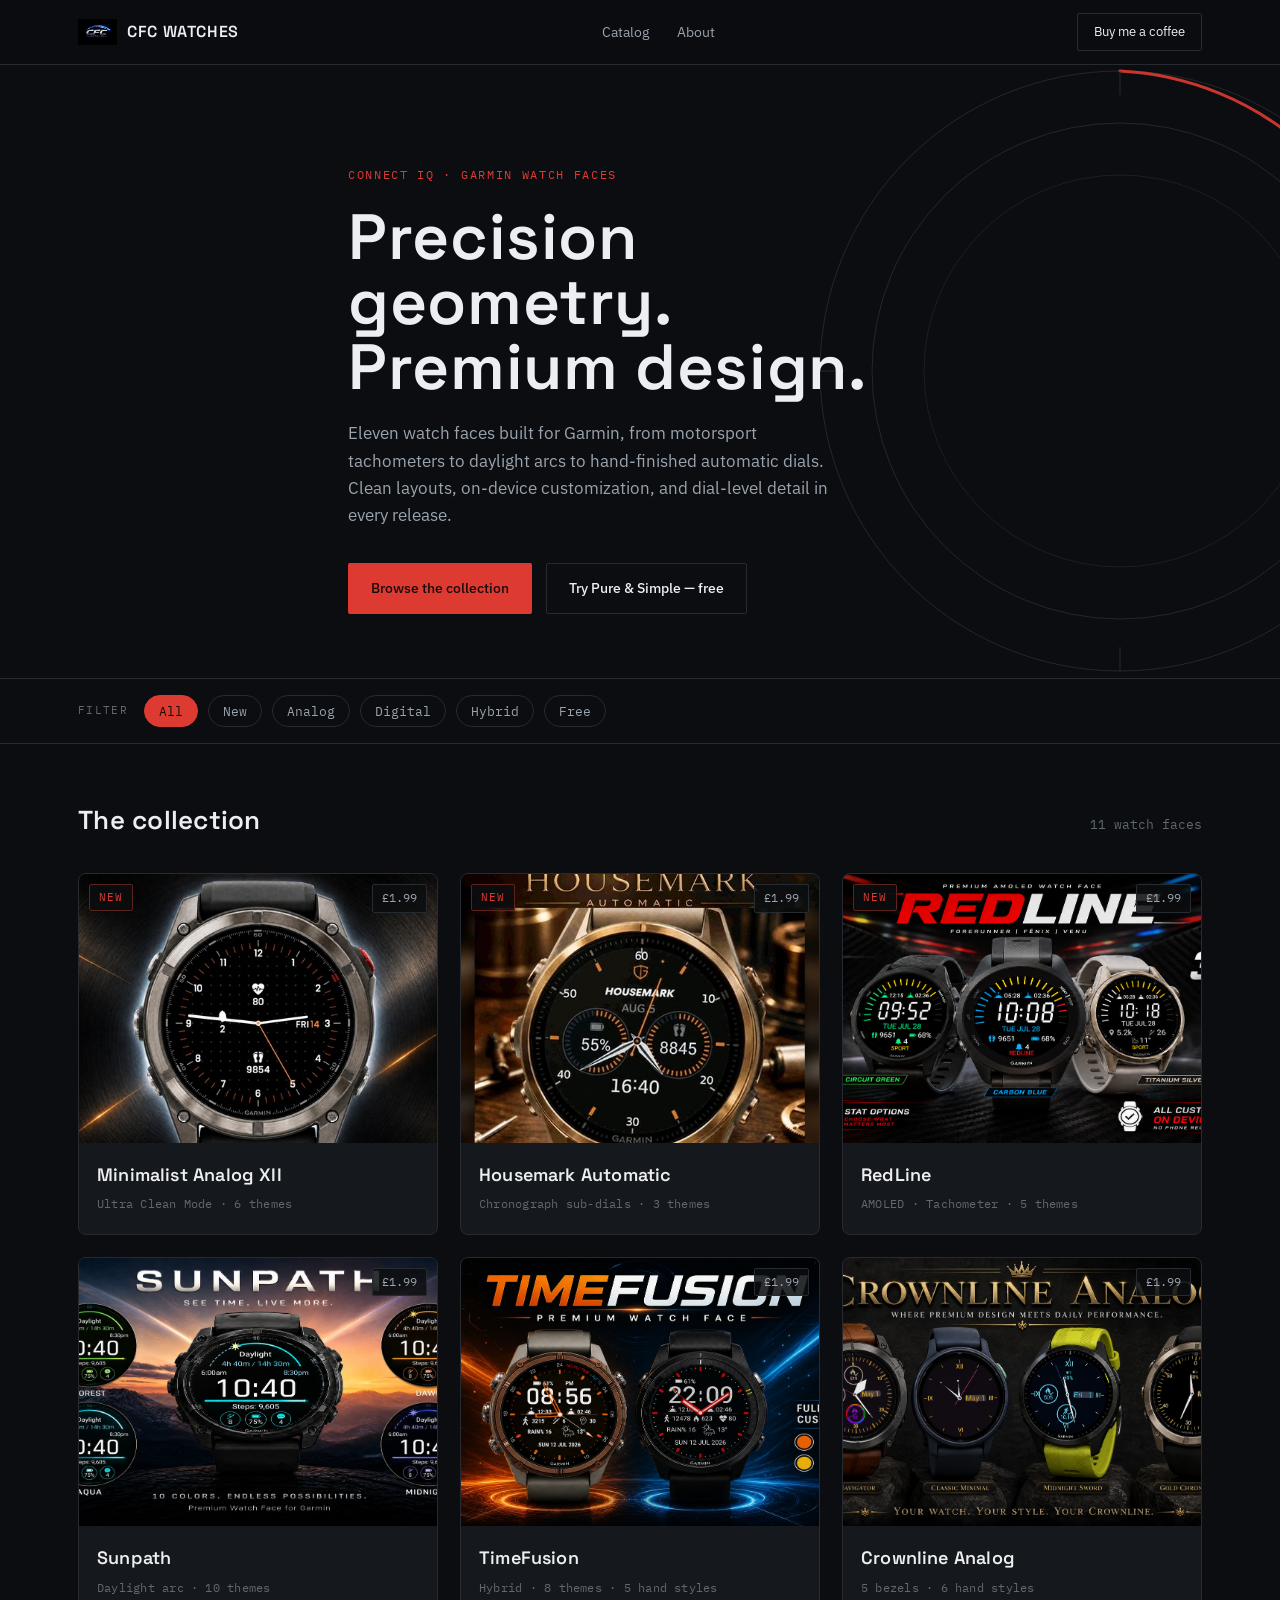
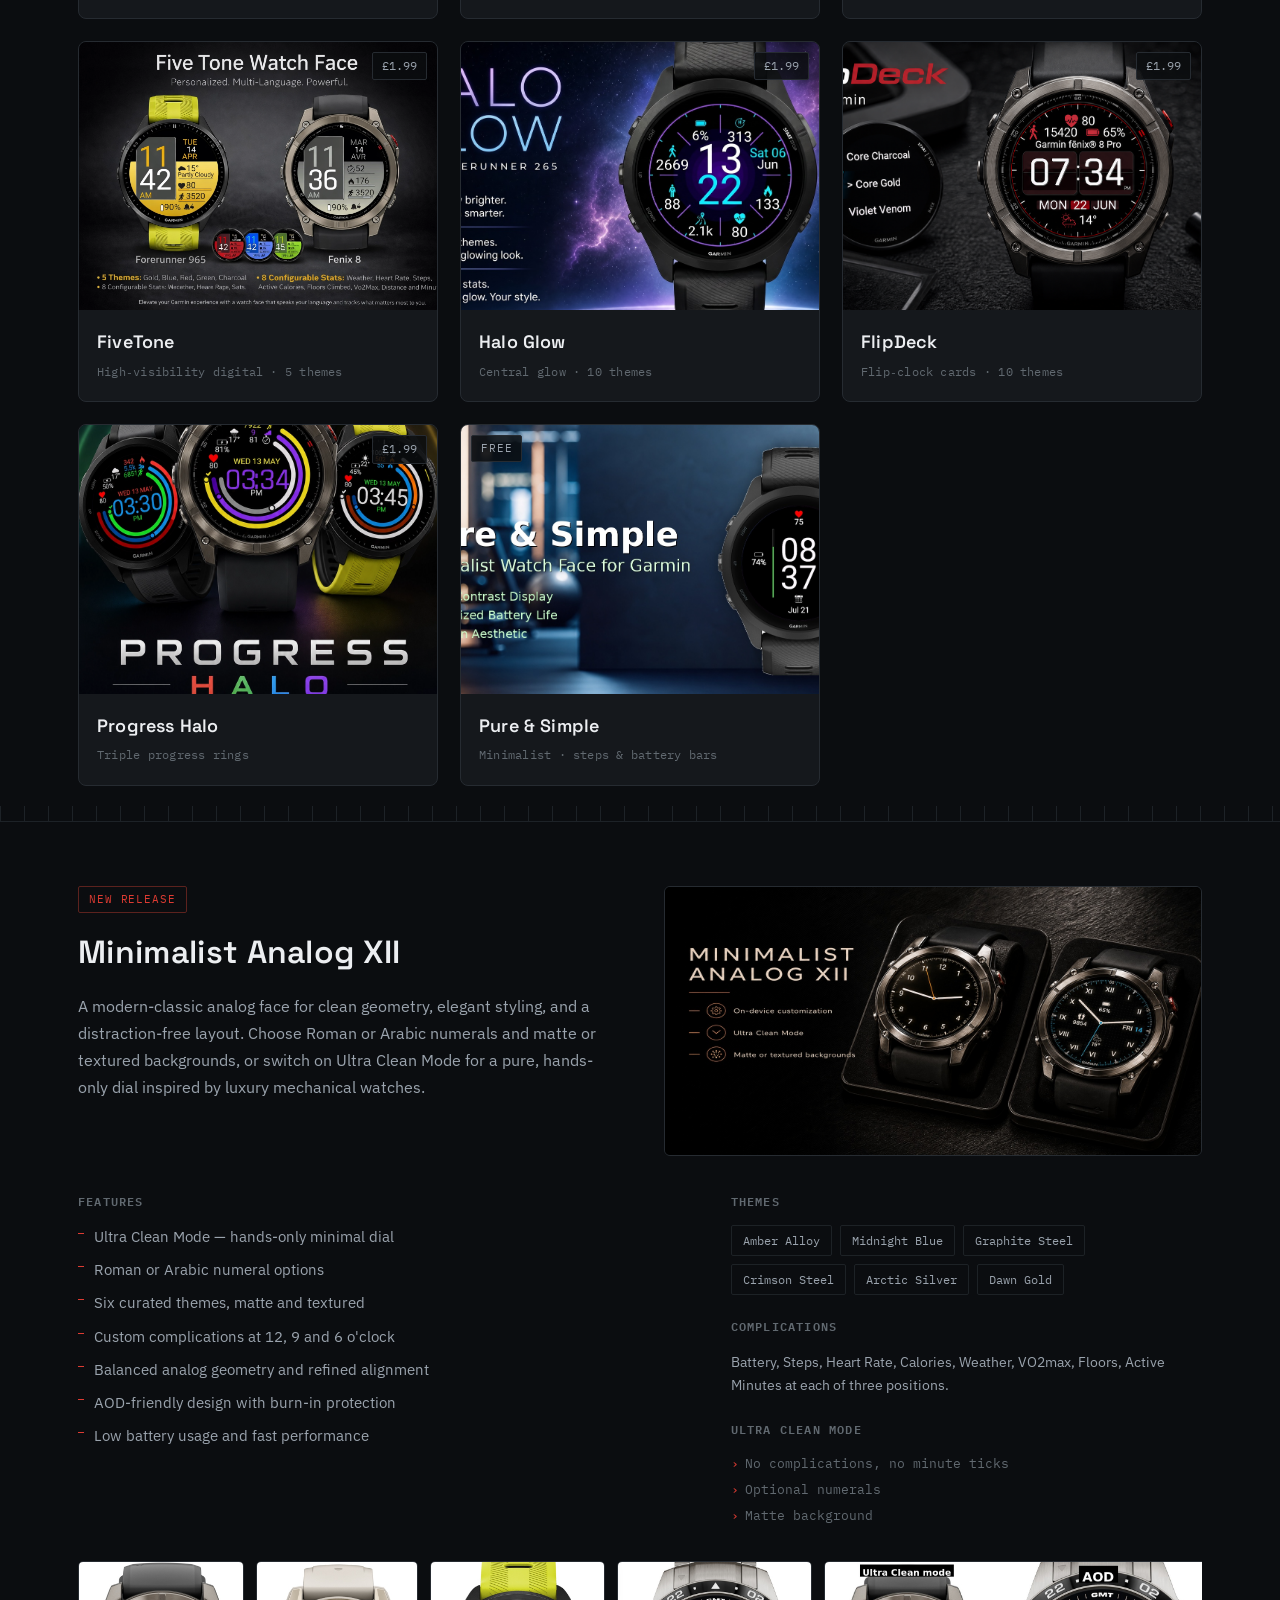
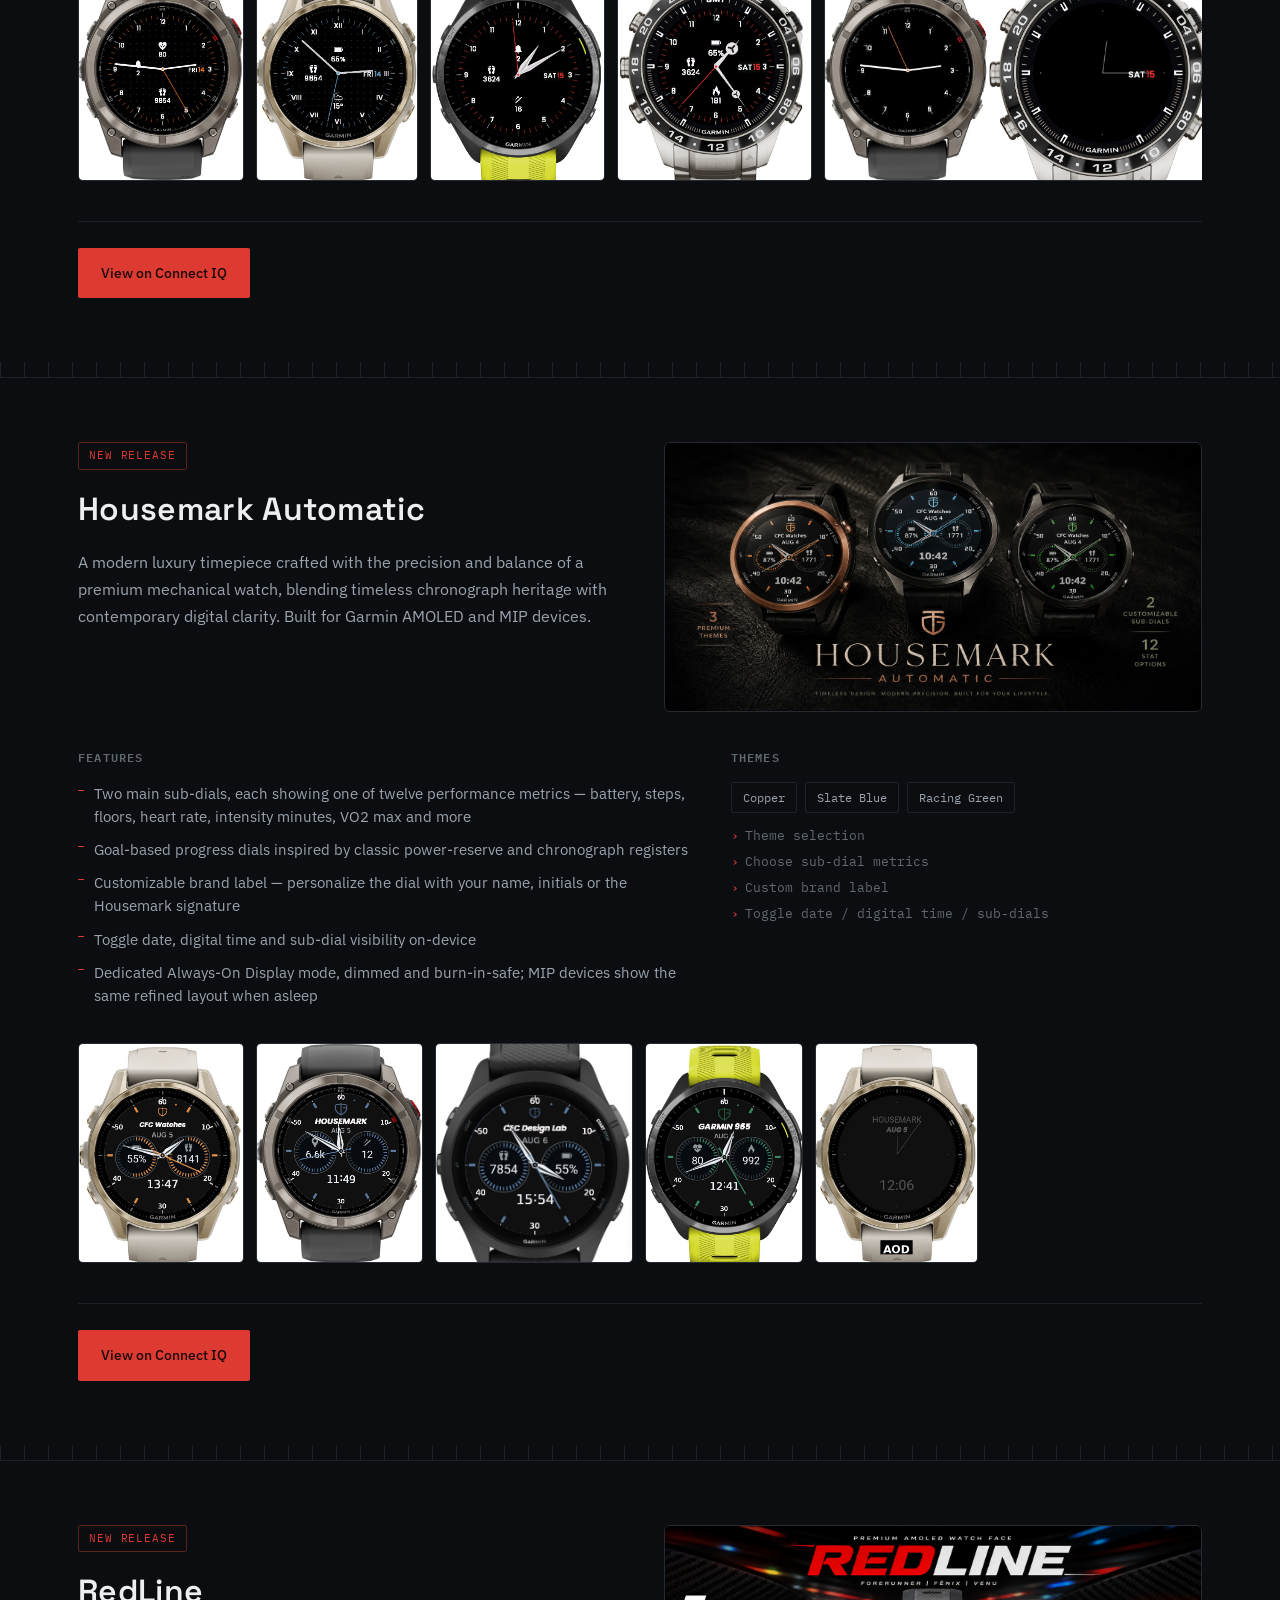
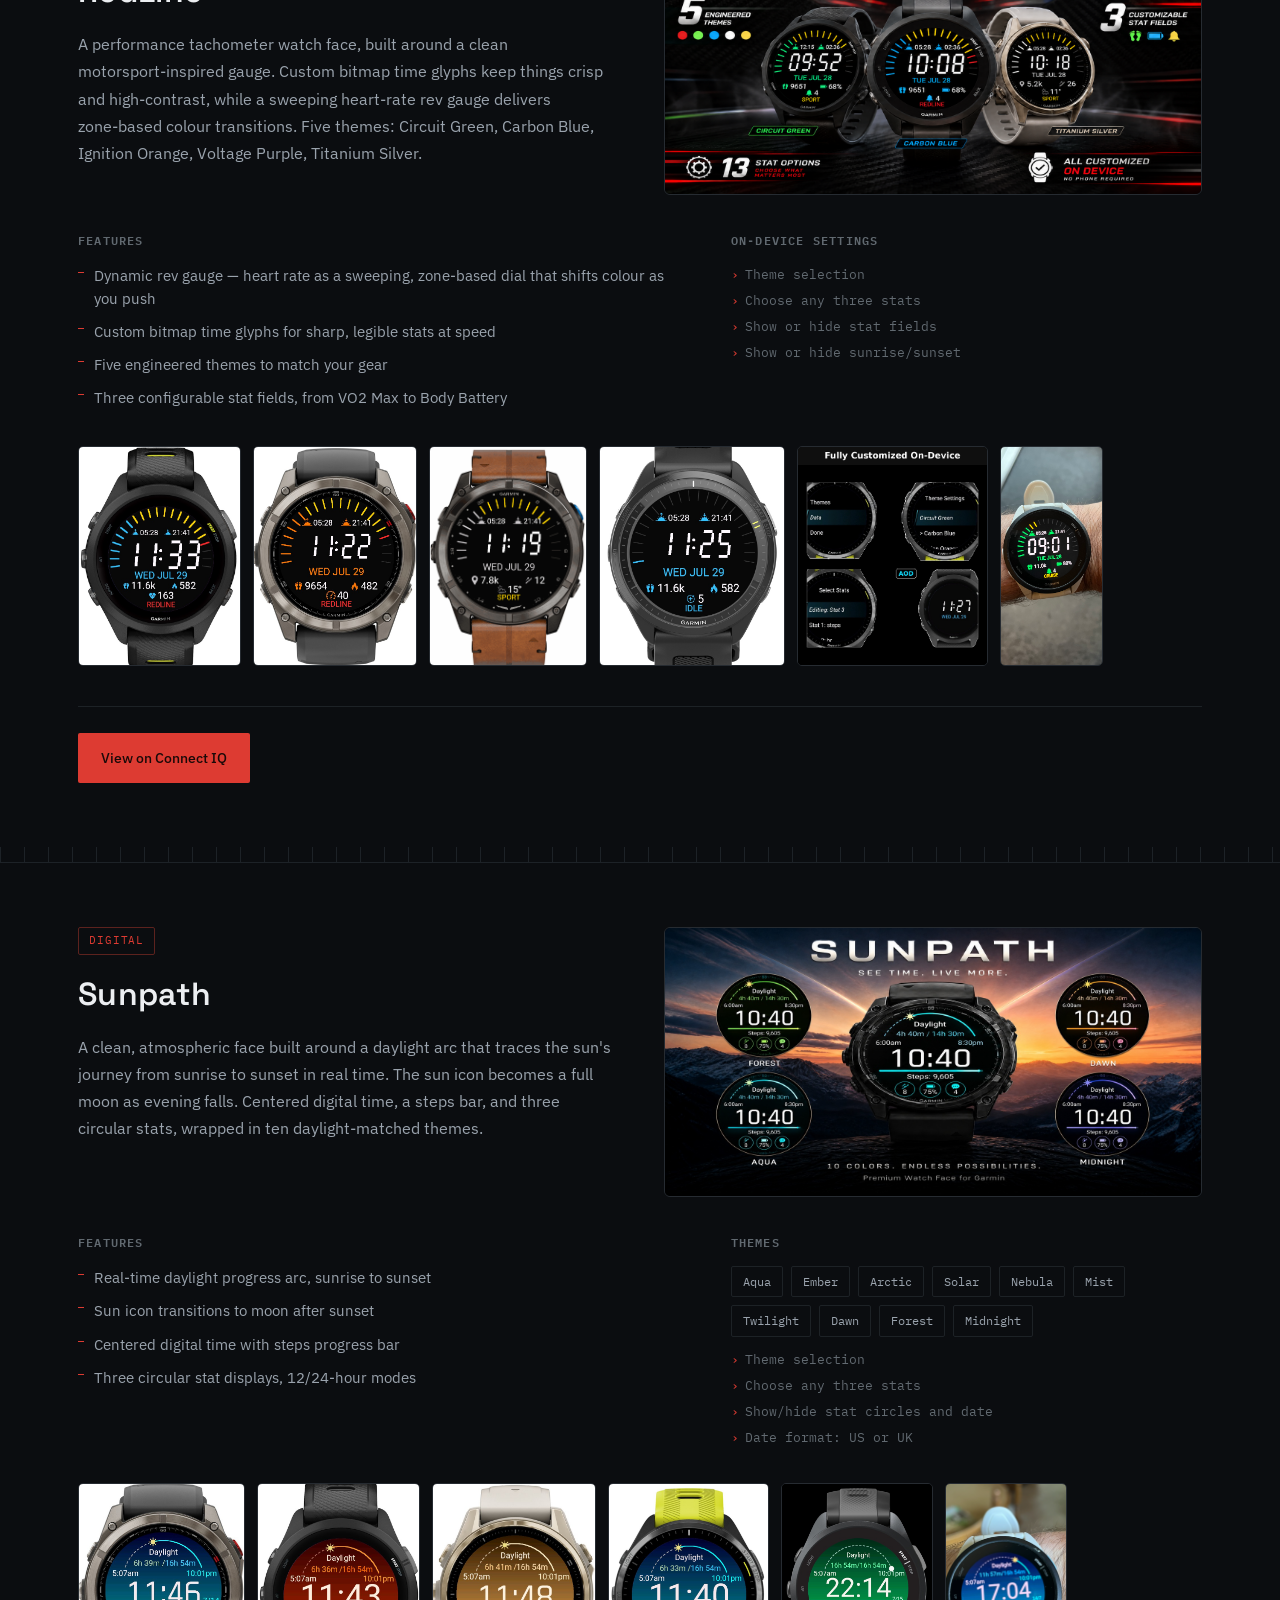
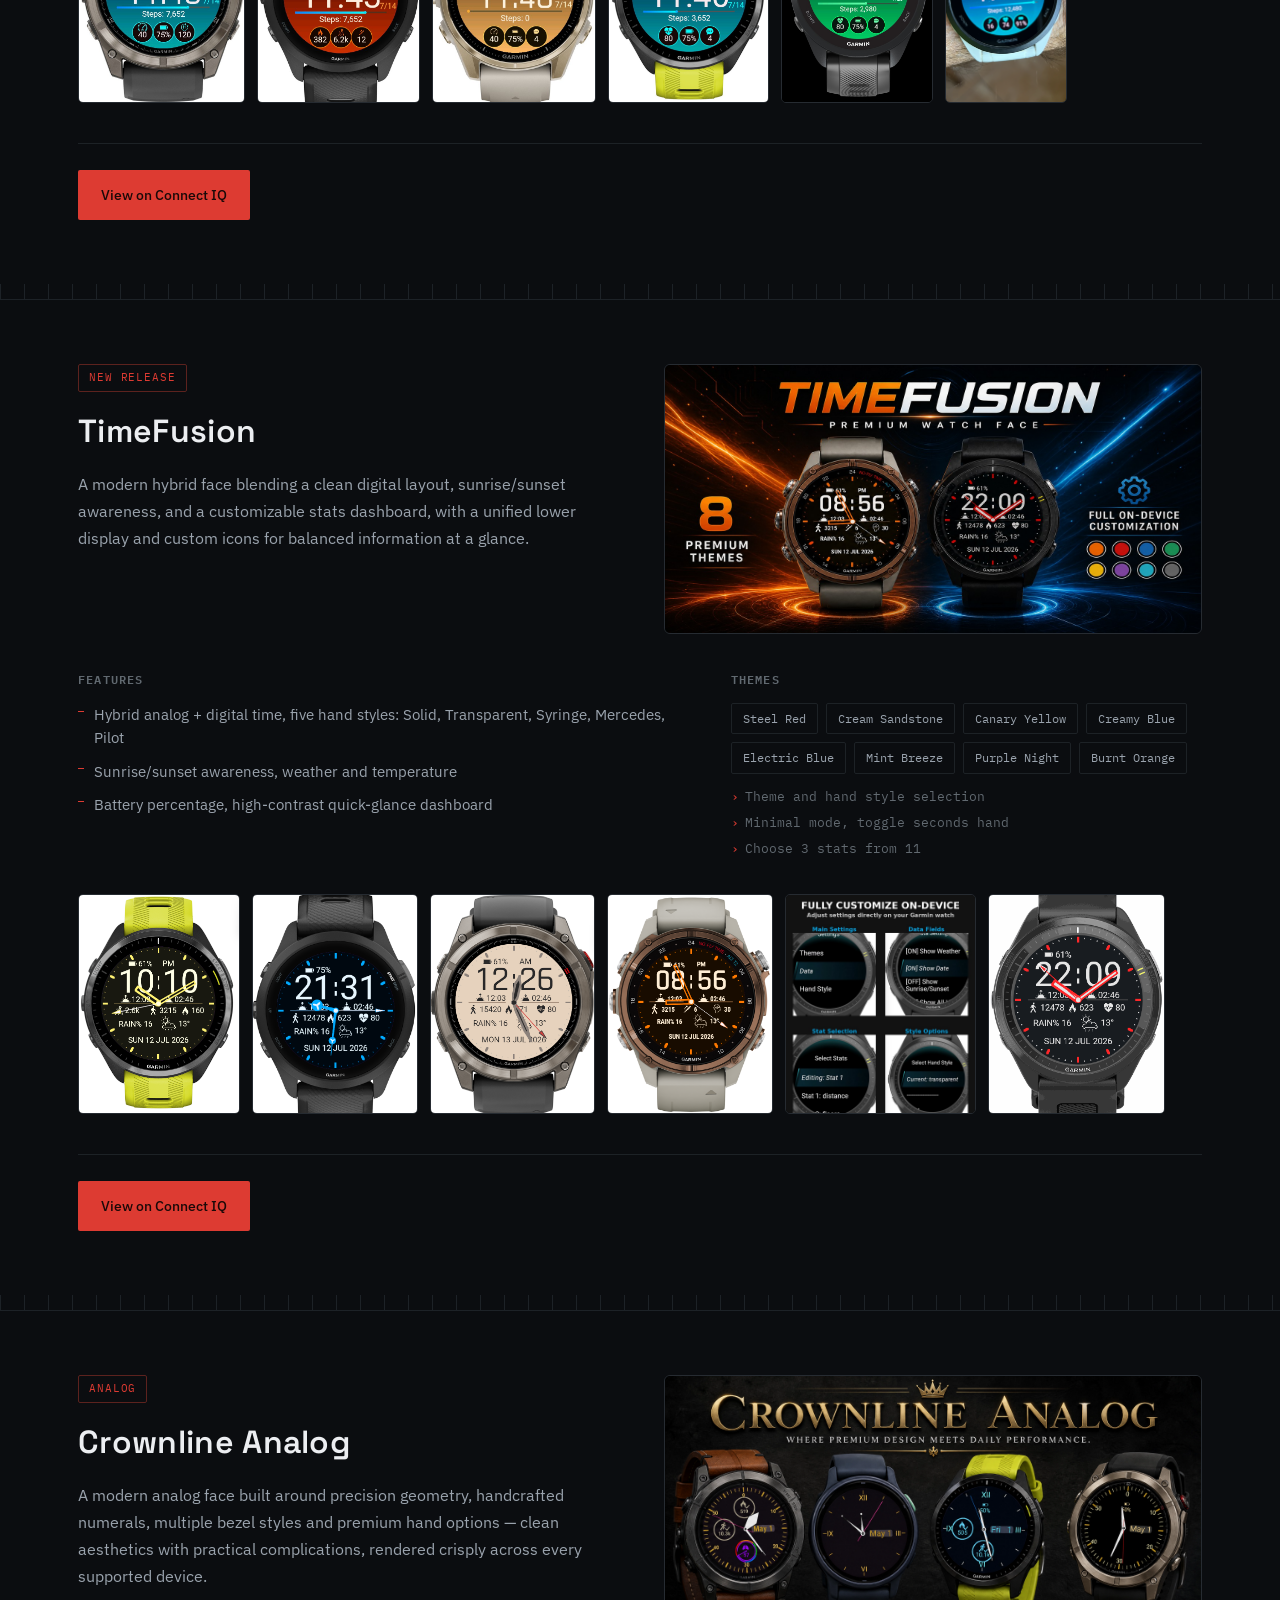
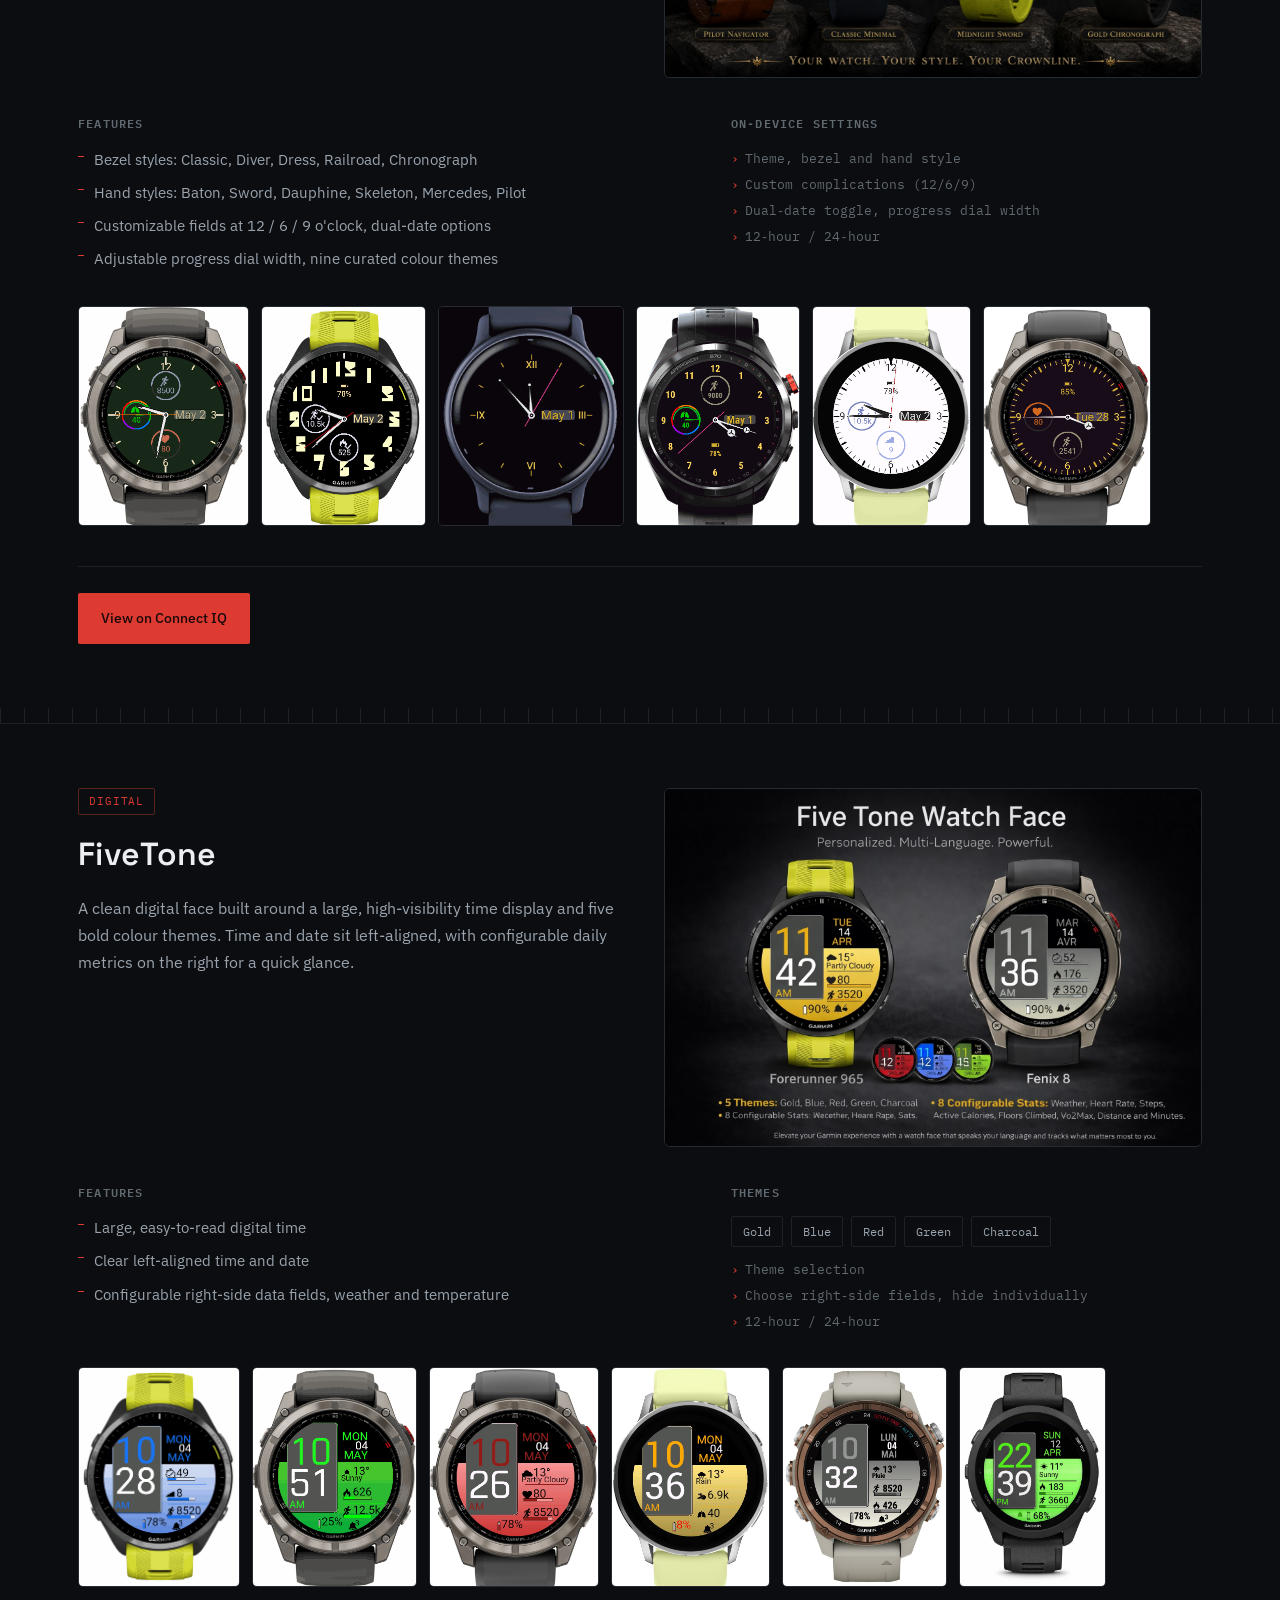
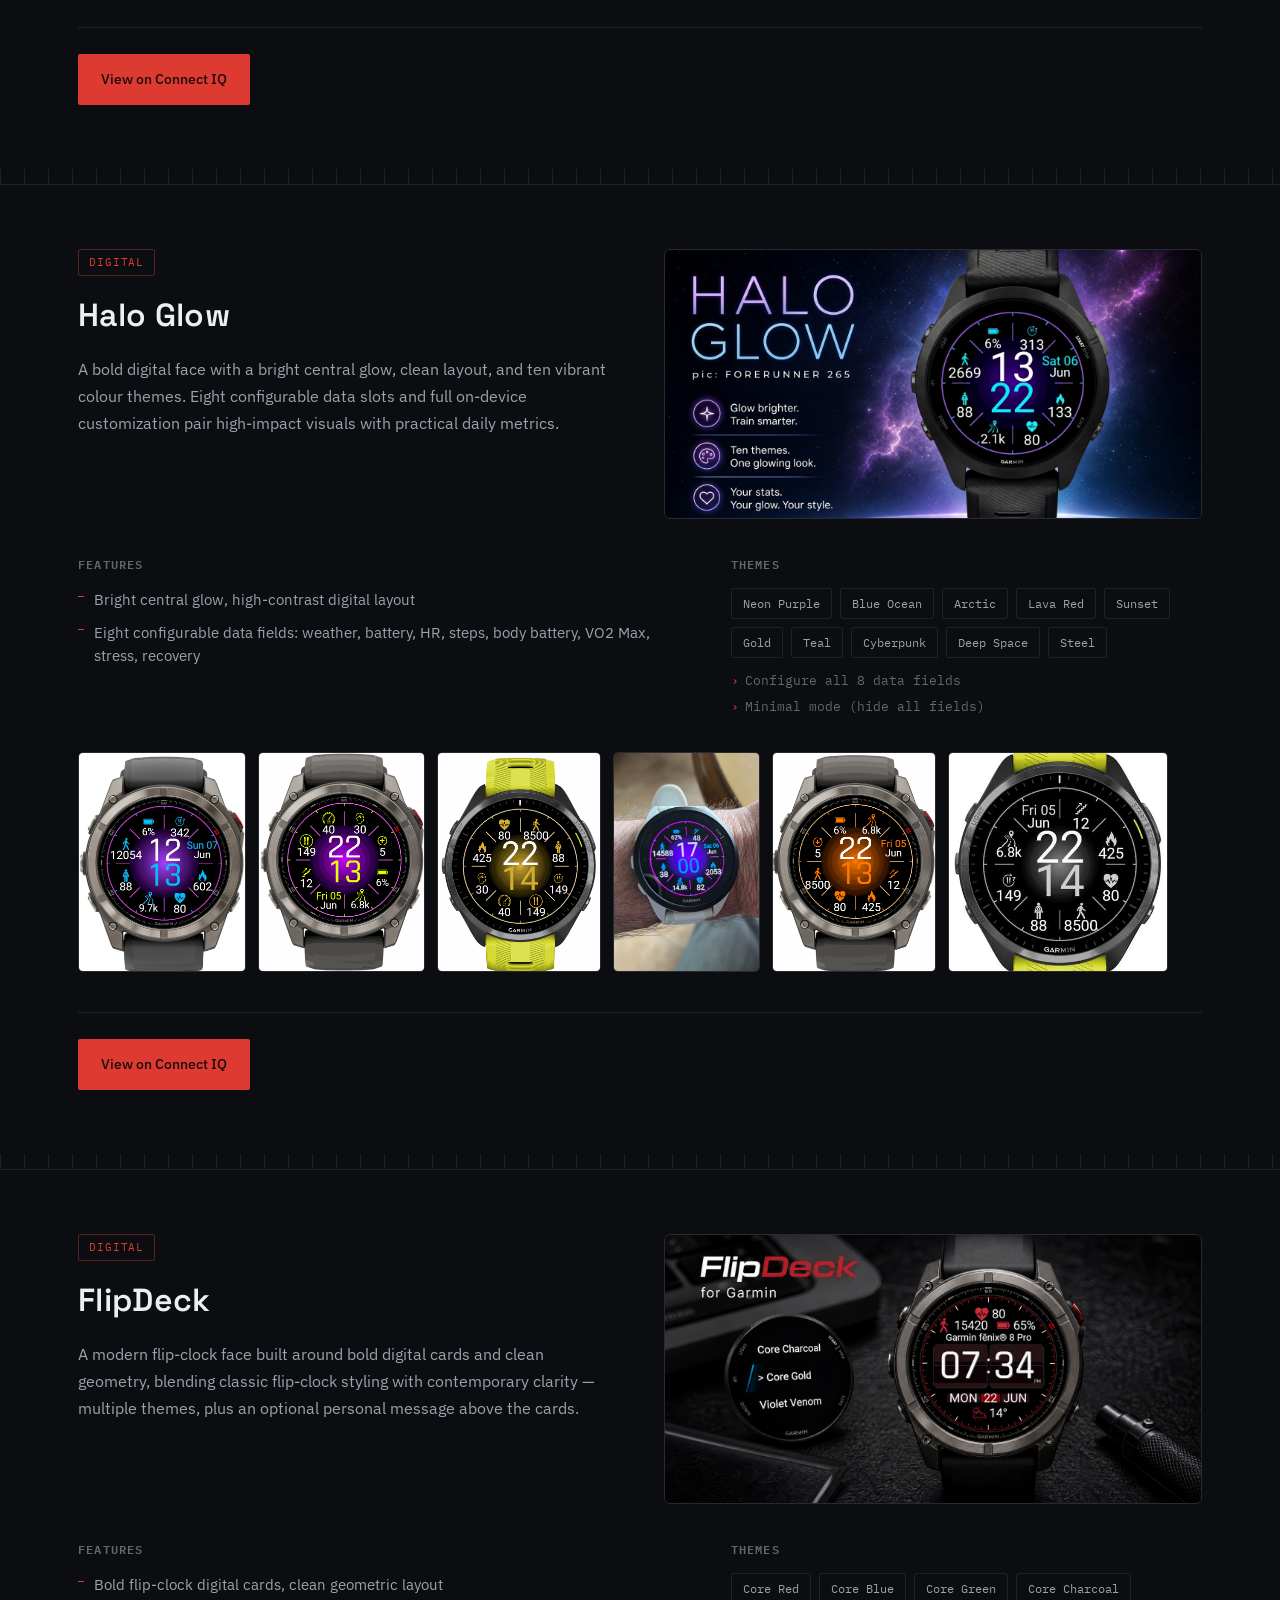
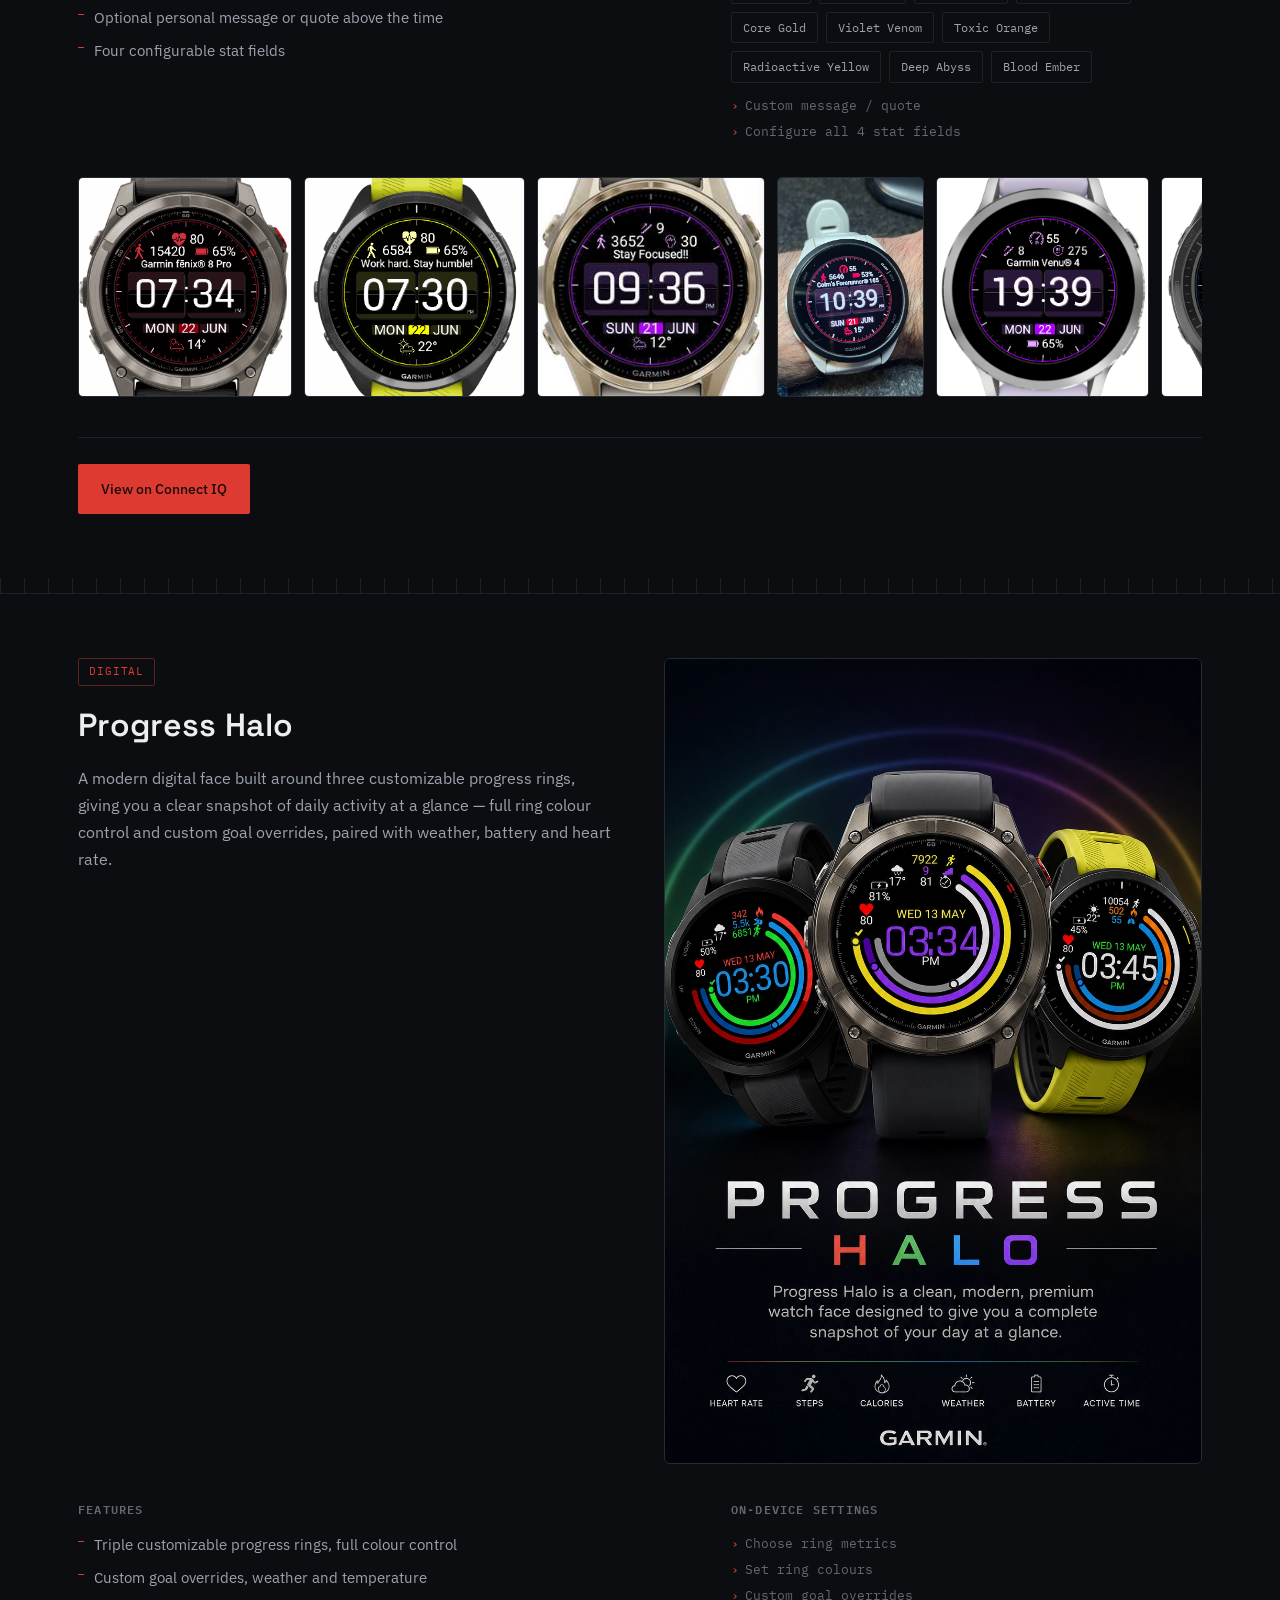
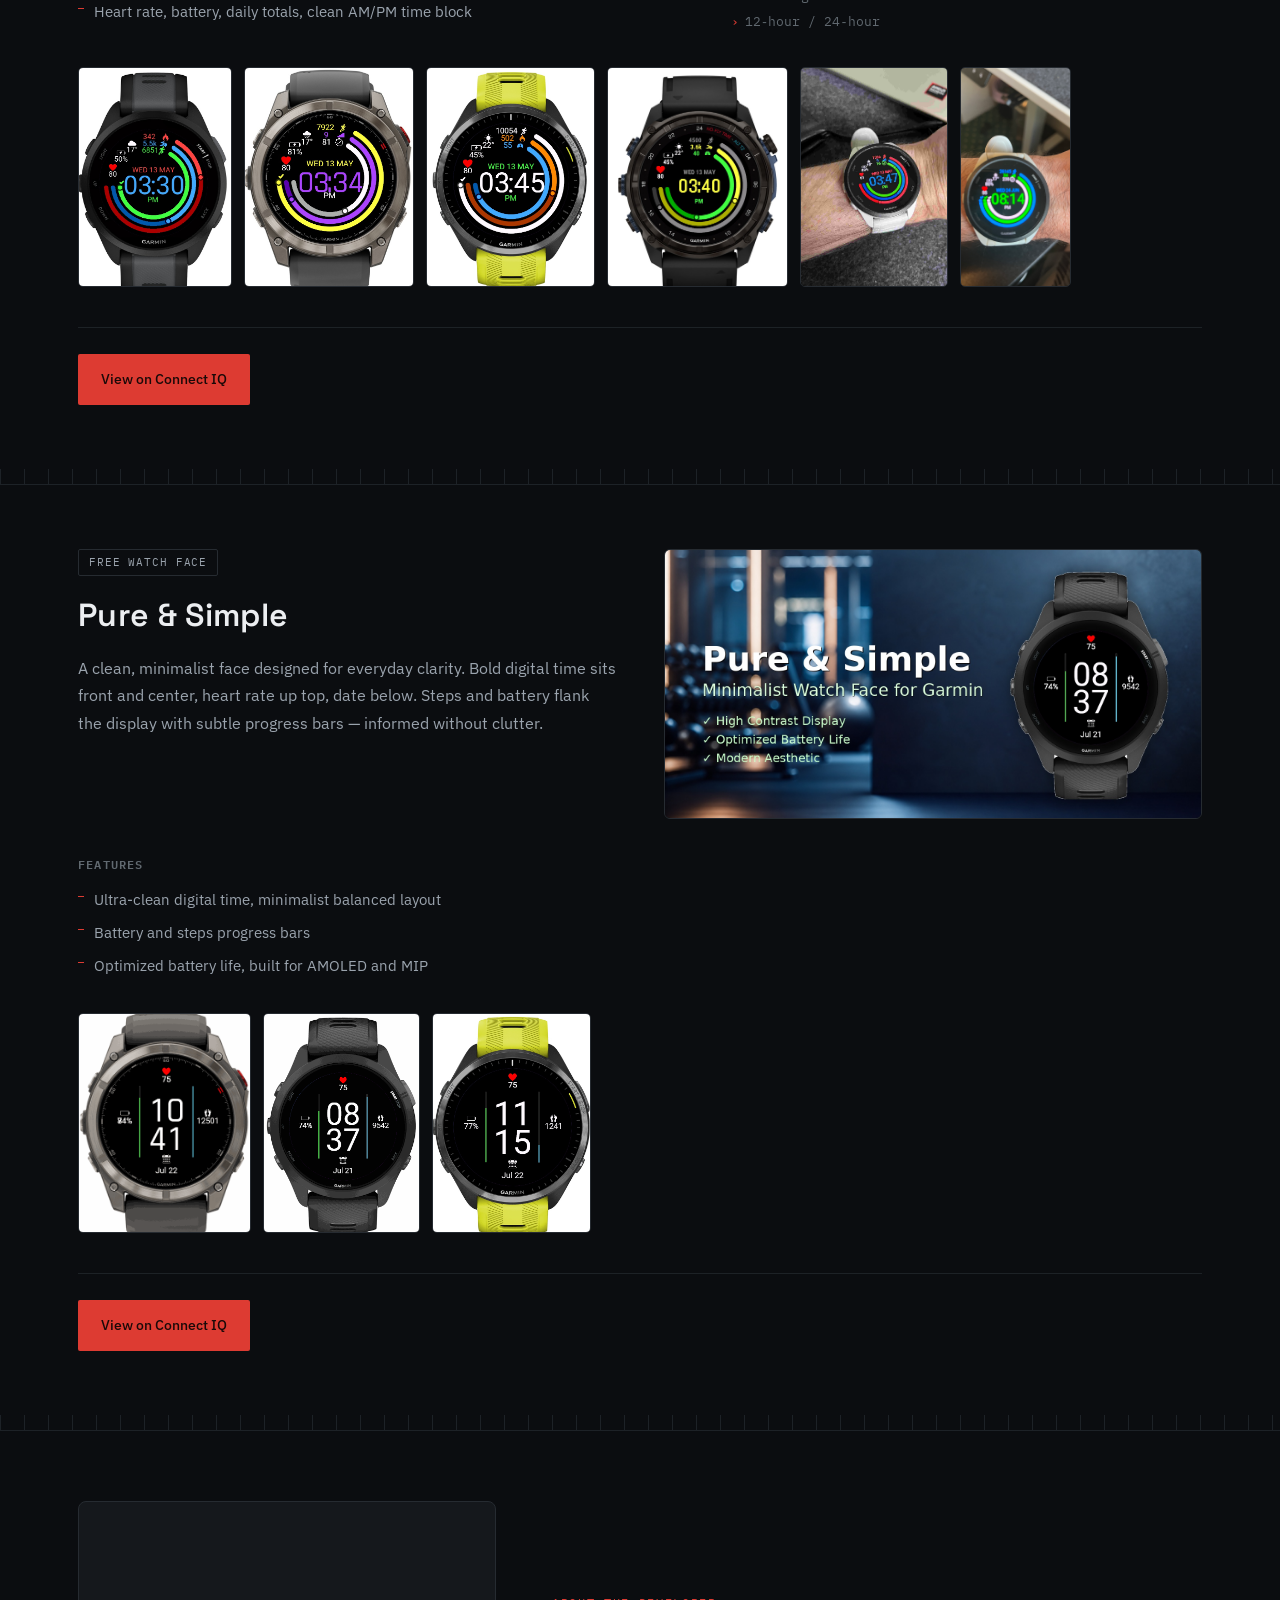
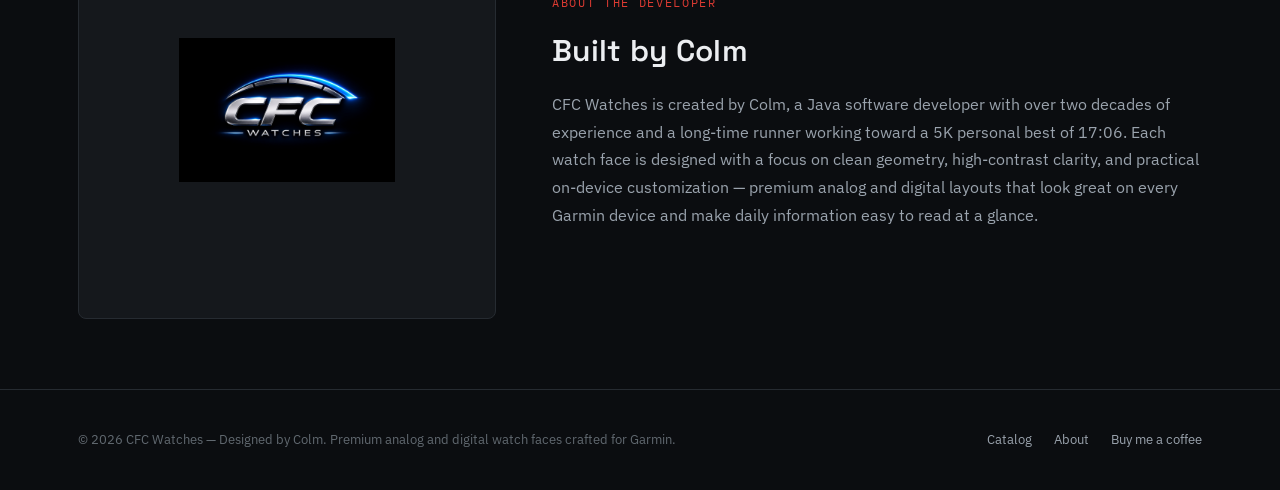
==== commit 90441350: "Update Website Design" ====
--- a/index.html
+++ b/index.html
@@ -1,873 +1,1139 @@
 <!DOCTYPE html>
 <html lang="en">
 <head>
-    <link rel="stylesheet" href="css/styles.css">
-    <meta charset="UTF-8">
-    <meta name="viewport" content="width=device-width, initial-scale=1.0">
-    <meta name="google-site-verification" content="Y_PsqzS8wjwqAVc5Est7VNzaGyb7QeBcVqv9RIN9-rM" />
-    <title>CFC Watches – Premium Garmin Watch Faces</title>
+<meta charset="UTF-8">
+<meta name="viewport" content="width=device-width, initial-scale=1.0">
+<meta name="google-site-verification" content="Y_PsqzS8wjwqAVc5Est7VNzaGyb7QeBcVqv9RIN9-rM">
+<title>CFC Watches – Premium Garmin Watch Faces</title>
+<meta name="description" content="CFC Watches creates premium Garmin watch faces. Precision Geometry. Premium Design. Built for Garmin.">
+<meta property="og:type" content="website">
+<meta property="og:title" content="CFC Watches – Premium Garmin Watch Faces">
+<meta property="og:description" content="Precision Geometry. Premium Design. Built for Garmin. Eleven premium watch faces including RedLine, Sunpath, TimeFusion, and Housemark Automatic.">
+<meta property="og:image" content="https://cfcwatches.github.io/images/rl/HERO.png">
+<meta property="og:url" content="https://cfcwatches.github.io/">
+<meta name="twitter:card" content="summary_large_image">
+<meta name="twitter:title" content="CFC Watches – Premium Garmin Watch Faces">
+<meta name="twitter:description" content="Precision Geometry. Premium Design. Built for Garmin.">
+<meta name="twitter:image" content="https://cfcwatches.github.io/images/rl/HERO.png">
+<link rel="icon" href="images/cfc_logo2.png">
+<link rel="preconnect" href="https://fonts.googleapis.com">
+<link rel="preconnect" href="https://fonts.gstatic.com" crossorigin>
+<link href="https://fonts.googleapis.com/css2?family=Space+Grotesk:wght@500;600;700&family=IBM+Plex+Sans:wght@400;500;600&family=IBM+Plex+Mono:wght@400;500&display=swap" rel="stylesheet">
+<style>
+
+:root{
+  --bg:#0B0D10;
+  --bg-alt:#0F1215;
+  --surface:#15181C;
+  --surface-2:#1B1F24;
+  --line:#262B31;
+  --line-soft:#1D2226;
+  --text:#ECEEF1;
+  --text-dim:#9AA3AD;
+  --text-faint:#616970;
+  --red:#DD3B32;
+  --red-dim:#5C221E;
+  --red-glow:rgba(221,59,50,0.14);
+  --radius:2px;
+  --maxw:1180px;
+}
+
+*{box-sizing:border-box;}
+html{scroll-behavior:smooth;}
+body{
+  margin:0;
+  background:var(--bg);
+  color:var(--text);
+  font-family:'IBM Plex Sans',system-ui,sans-serif;
+  font-size:16px;
+  line-height:1.6;
+  -webkit-font-smoothing:antialiased;
+}
+h1,h2,h3,h4{
+  font-family:'Space Grotesk',sans-serif;
+  font-weight:600;
+  margin:0;
+  letter-spacing:0.01em;
+}
+p{margin:0;}
+a{color:inherit;text-decoration:none;}
+img{max-width:100%;display:block;}
+.wrap{max-width:var(--maxw);margin:0 auto;padding:0 28px;}
+.eyebrow{
+  font-family:'IBM Plex Mono',monospace;
+  font-size:12px;
+  letter-spacing:0.14em;
+  text-transform:uppercase;
+  color:var(--red);
+}
+.mono{font-family:'IBM Plex Mono',monospace;}
+
+/* ---- tick rule divider : an unrolled bezel ---- */
+.tick-rule{
+  height:16px;
+  width:100%;
+  background-image:repeating-linear-gradient(90deg,
+    var(--line) 0px, var(--line) 1px,
+    transparent 1px, transparent 24px);
+  background-position:bottom;
+  background-repeat:repeat-x;
+  background-size:auto 100%;
+  position:relative;
+  opacity:0.7;
+}
+.tick-rule::after{
+  content:"";
+  position:absolute;
+  left:0;right:0;bottom:0;
+  height:1px;
+  background:var(--line);
+}
+.tick-rule.major{
+  background-image:repeating-linear-gradient(90deg,
+    var(--line) 0px, var(--line) 1px,
+    transparent 1px, transparent 24px),
+    repeating-linear-gradient(90deg,
+    var(--red-dim) 0px, var(--red-dim) 1px,
+    transparent 1px, transparent 120px);
+}
+
+/* ---- nav ---- */
+header{
+  position:sticky;top:0;z-index:50;
+  background:rgba(11,13,16,0.88);
+  backdrop-filter:blur(10px);
+  border-bottom:1px solid var(--line);
+}
+.nav{
+  display:flex;align-items:center;justify-content:space-between;
+  height:64px;
+}
+.brand{display:flex;align-items:center;gap:10px;}
+.brand img{height:26px;width:auto;}
+.brand span{
+  font-family:'Space Grotesk',sans-serif;
+  font-weight:600;font-size:16px;letter-spacing:0.04em;
+}
+.nav-links{display:flex;align-items:center;gap:28px;}
+.nav-links a{
+  font-size:14px;color:var(--text-dim);
+  transition:color .15s;
+}
+.nav-links a:hover{color:var(--text);}
+.nav-cta{
+  border:1px solid var(--line);
+  padding:8px 16px;
+  font-size:13px;
+  border-radius:var(--radius);
+  color:var(--text);
+  transition:border-color .15s, color .15s;
+}
+.nav-cta:hover{border-color:var(--red);color:var(--red);}
+.nav-toggle{display:none;}
+
+/* ---- hero ---- */
+.hero{
+  position:relative;
+  padding:96px 0 64px;
+  overflow:hidden;
+  border-bottom:1px solid var(--line);
+}
+.hero-ring{
+  position:absolute;
+  top:50%;right:-160px;
+  width:640px;height:640px;
+  transform:translateY(-50%);
+  pointer-events:none;
+  opacity:0.9;
+}
+.hero-inner{position:relative;z-index:2;max-width:640px;}
+.hero h1{
+  font-size:clamp(40px,6vw,64px);
+  line-height:1.02;
+  letter-spacing:0.01em;
+  margin:18px 0 20px;
+}
+.hero p.lede{
+  font-size:17px;color:var(--text-dim);max-width:480px;margin-bottom:34px;
+}
+.hero-actions{display:flex;gap:14px;flex-wrap:wrap;}
+.btn{
+  display:inline-flex;align-items:center;gap:8px;
+  padding:13px 22px;
+  font-size:14px;font-weight:500;
+  border-radius:var(--radius);
+  border:1px solid transparent;
+  cursor:pointer;
+  font-family:'IBM Plex Sans',sans-serif;
+  transition:transform .15s, border-color .15s, background .15s, color .15s;
+}
+.btn:hover{transform:translateY(-1px);}
+.btn-primary{background:var(--red);color:#1A0908;}
+.btn-primary:hover{background:#EB4C42;}
+.btn-ghost{border-color:var(--line);color:var(--text);}
+.btn-ghost:hover{border-color:var(--text-dim);}
+
+/* ---- filter bar ---- */
+.filters{
+  position:sticky;top:64px;z-index:40;
+  background:var(--bg);
+  border-bottom:1px solid var(--line);
+  padding:16px 0;
+}
+.filters-inner{display:flex;align-items:center;gap:10px;flex-wrap:wrap;}
+.filters-label{
+  font-family:'IBM Plex Mono',monospace;
+  font-size:11px;letter-spacing:0.12em;text-transform:uppercase;
+  color:var(--text-faint);margin-right:6px;
+}
+.pill{
+  font-family:'IBM Plex Mono',monospace;
+  font-size:12.5px;
+  padding:7px 14px;
+  border:1px solid var(--line);
+  border-radius:20px;
+  color:var(--text-dim);
+  background:transparent;
+  cursor:pointer;
+  transition:all .15s;
+}
+.pill:hover{border-color:var(--text-dim);color:var(--text);}
+.pill.active{
+  background:var(--red);
+  border-color:var(--red);
+  color:#1A0908;
+}
+
+/* ---- catalog grid ---- */
+.catalog{padding:56px 0 20px;scroll-margin-top:130px;}
+.catalog-head{margin-bottom:32px;display:flex;align-items:baseline;justify-content:space-between;gap:20px;flex-wrap:wrap;}
+.catalog-head h2{font-size:26px;}
+.catalog-count{font-family:'IBM Plex Mono',monospace;font-size:12.5px;color:var(--text-faint);}
+.grid{
+  display:grid;
+  grid-template-columns:repeat(3,1fr);
+  gap:22px;
+}
+.card{
+  display:block;
+  background:var(--surface);
+  border:1px solid var(--line);
+  border-radius:8px;
+  overflow:hidden;
+  transition:border-color .18s, transform .18s;
+}
+.card:hover{border-color:var(--red-dim);transform:translateY(-3px);}
+.card-media{
+  position:relative;
+  aspect-ratio:4/3;
+  overflow:hidden;
+  background:#000;
+}
+.card-media img{
+  width:100%;height:100%;object-fit:cover;
+  transition:transform .4s;
+}
+.card:hover .card-media img{transform:scale(1.04);}
+.card-badge{
+  position:absolute;top:10px;left:10px;
+  font-family:'IBM Plex Mono',monospace;
+  font-size:10.5px;letter-spacing:0.08em;text-transform:uppercase;
+  padding:4px 9px;
+  border-radius:2px;
+  background:rgba(11,13,16,0.85);
+  border:1px solid var(--red-dim);
+  color:var(--red);
+}
+.card-badge.free{border-color:var(--line);color:var(--text-dim);}
+.card-price{
+  position:absolute;top:10px;right:10px;
+  font-family:'IBM Plex Mono',monospace;
+  font-size:11.5px;
+  padding:4px 9px;
+  border-radius:2px;
+  background:rgba(11,13,16,0.85);
+  border:1px solid var(--line);
+  color:var(--text-dim);
+}
+.card-body{padding:18px 18px 20px;}
+.card-body h3{font-size:18px;margin-bottom:6px;}
+.card-tags{
+  font-family:'IBM Plex Mono',monospace;
+  font-size:11.5px;color:var(--text-faint);
+  letter-spacing:0.02em;
+}
+
+/* ---- detail sections ---- */
+.detail{padding:64px 0;}
+.detail-top{
+  display:grid;grid-template-columns:1fr 1fr;gap:48px;align-items:start;margin-bottom:36px;
+}
+.detail-head{display:flex;align-items:center;gap:12px;margin-bottom:14px;flex-wrap:wrap;}
+.chip{
+  font-family:'IBM Plex Mono',monospace;
+  font-size:11px;letter-spacing:0.08em;text-transform:uppercase;
+  padding:4px 10px;border-radius:2px;
+  border:1px solid var(--red-dim);color:var(--red);
+}
+.chip.free{border-color:var(--line);color:var(--text-dim);}
+.detail h2{font-size:32px;margin-bottom:14px;}
+.detail .lede{color:var(--text-dim);font-size:15.5px;line-height:1.75;}
+.detail-hero-img{border-radius:6px;overflow:hidden;border:1px solid var(--line);}
+.detail-hero-img img{width:100%;height:100%;object-fit:cover;}
+
+.spec-grid{
+  display:grid;grid-template-columns:1.3fr 1fr;gap:40px;
+  margin:36px 0;
+}
+.spec-block h4{
+  font-family:'IBM Plex Mono',monospace;
+  font-size:12px;letter-spacing:0.1em;text-transform:uppercase;
+  color:var(--text-faint);margin-bottom:14px;
+}
+.feature-list{list-style:none;margin:0;padding:0;display:flex;flex-direction:column;gap:10px;}
+.feature-list li{
+  font-size:14.5px;color:var(--text-dim);
+  padding-left:16px;position:relative;line-height:1.6;
+}
+.feature-list li::before{
+  content:"";position:absolute;left:0;top:8px;
+  width:6px;height:1px;background:var(--red);
+}
+.theme-chips{display:flex;flex-wrap:wrap;gap:8px;}
+.theme-chip{
+  font-family:'IBM Plex Mono',monospace;
+  font-size:12px;color:var(--text-dim);
+  border:1px solid var(--line-soft);
+  padding:5px 11px;border-radius:2px;
+}
+.settings-list{list-style:none;margin:12px 0 0;padding:0;display:flex;flex-direction:column;gap:6px;}
+.settings-list li{
+  font-family:'IBM Plex Mono',monospace;
+  font-size:12.5px;color:var(--text-faint);
+  padding-left:14px;position:relative;
+}
+.settings-list li::before{content:"›";position:absolute;left:0;color:var(--red);}
+
+.shot-strip{
+  display:flex;gap:12px;overflow-x:auto;
+  padding-bottom:10px;margin:8px 0 30px;
+  scrollbar-width:thin;
+}
+.shot-strip img{
+  height:220px;width:auto;flex:0 0 auto;
+  border-radius:5px;border:1px solid var(--line);
+}
+.detail-cta{
+  display:flex;align-items:center;gap:16px;flex-wrap:wrap;
+  padding-top:26px;border-top:1px solid var(--line-soft);
+}
+
+/* ---- about ---- */
+.about{padding:70px 0;}
+.about-grid{display:grid;grid-template-columns:0.9fr 1.4fr;gap:56px;align-items:center;}
+.about h2{font-size:30px;margin-bottom:16px;}
+.about p{color:var(--text-dim);font-size:15.5px;line-height:1.8;}
+.about-mark{
+  aspect-ratio:1;border:1px solid var(--line);border-radius:8px;
+  display:flex;align-items:center;justify-content:center;
+  background:var(--surface);
+}
+
+footer{
+  border-top:1px solid var(--line);
+  padding:40px 0;
+}
+.footer-row{
+  display:flex;align-items:center;justify-content:space-between;
+  flex-wrap:wrap;gap:16px;
+}
+.footer-row p{font-size:13px;color:var(--text-faint);}
+.footer-links{display:flex;gap:22px;}
+.footer-links a{font-size:13px;color:var(--text-dim);}
+.footer-links a:hover{color:var(--red);}
+
+@media (max-width:860px){
+  .nav-links{display:none;}
+  .grid{grid-template-columns:repeat(2,1fr);}
+  .detail-top{grid-template-columns:1fr;gap:24px;}
+  .spec-grid{grid-template-columns:1fr;gap:24px;}
+  .about-grid{grid-template-columns:1fr;}
+  .about-mark{max-width:220px;margin:0 auto;}
+  .hero-ring{opacity:0.5;right:-260px;}
+}
+@media (max-width:560px){
+  .grid{grid-template-columns:1fr;}
+  .wrap{padding:0 18px;}
+  .filters-inner{gap:8px;}
+}
+</style>
 </head>
 <body>
 
 <header>
-    <nav class="top-nav">
-        <div class="dropdown">
-            <button class="dropbtn">Watch Faces</button>
-            <div class="dropdown-content">
-                <a href="#redline">RedLine</a>
-                <a href="#sunpath">Sunpath</a>
-                <a href="#quadrantPrime">TimeFusion</a>
-                <a href="#crownline">Crownline</a>
-                <a href="#fivetone">FiveTone</a>
-                <a href="#haloglow">Halo Glow</a>
-                <a href="#flipDeck">FlipDeck</a>
-                <a href="#progressHalo">Progress Halo</a>
-                <a href="#pureSimple">Pure & Simple</a>
-            </div>
-        </div>
-
-        <a href="#about">About</a>
+  <div class="wrap nav">
+    <a href="#top" class="brand">
+      <img src="images/cfc_logo2.png" alt="CFC Watches logo">
+      <span>CFC WATCHES</span>
+    </a>
+    <nav class="nav-links">
+      <a href="#catalog">Catalog</a>
+      <a href="#about">About</a>
     </nav>
-
-
-    <img class="header-logo" src="images/cfc_logo2.png" alt="CFC Watches Logo">
-
-    <h1>CFC Watches</h1>
-    <p class="subtitle">Precision Geometry. Premium Design. Built for Garmin®</p>
+    <a class="nav-cta" href="https://buymeacoffee.com/cfcwatches">Buy me a coffee</a>
+  </div>
 </header>
 
-<section class="watch-section" id="redline">
-    <h2>RedLine</h2>
-
-    <span class="badge-new">New Release</span>
-
-    <p class="watch-summary">
-        Redline is a Performance Tachometer Watch Face, a premium AMOLED‑optimized watch face built around a clean motorsport‑inspired tachometer design. 
-        Custom bitmap time glyphs provide crisp, high‑contrast readability across all supported devices, while the sweeping heart‑rate 
-        rev gauge delivers dynamic color transitions and zone‑based status indicators. 
-        Choose from five striking themes Circuit Green, Carbon Blue, Ignition Orange, Voltage Purple, or Titanium Silver to match your gear.
-    </p>
-
-    <!-- HERO BANNER (wrapper prevents cropping) -->
-    <div class="hero-wrapper">
-        <img class="hero-image" src="images/rl/HERO.png" alt="RedLine Hero Banner">
-    </div>
-
-    <!-- FEATURE GRID -->
-    <div class="feature-grid">
+<main id="top">
+
+  <section class="hero">
+    <svg class="hero-ring" viewBox="0 0 640 640" fill="none" xmlns="http://www.w3.org/2000/svg" aria-hidden="true">
+      <circle cx="320" cy="320" r="300" stroke="#262B31" stroke-width="1"/>
+      <circle cx="320" cy="320" r="248" stroke="#262B31" stroke-width="1"/>
+      <circle cx="320" cy="320" r="196" stroke="#1D2226" stroke-width="1"/>
+      <path d="M320 20 A300 300 0 0 1 505 96" stroke="#DD3B32" stroke-width="3" stroke-linecap="round"/>
+      <g stroke="#2A2F35" stroke-width="1">
+        <line x1="320" y1="20" x2="320" y2="44"/>
+        <line x1="320" y1="596" x2="320" y2="620"/>
+        <line x1="20" y1="320" x2="44" y2="320"/>
+        <line x1="596" y1="320" x2="620" y2="320"/>
+      </g>
+    </svg>
+    <div class="wrap hero-inner">
+      <span class="eyebrow">Connect IQ · Garmin watch faces</span>
+      <h1>Precision geometry.<br>Premium design.</h1>
+      <p class="lede">Eleven watch faces built for Garmin, from motorsport tachometers to daylight arcs to hand-finished automatic dials. Clean layouts, on-device customization, and dial‑level detail in every release.</p>
+      <div class="hero-actions">
+        <a href="#catalog" class="btn btn-primary">Browse the collection</a>
+        <a href="#pureSimple" class="btn btn-ghost">Try Pure &amp; Simple — free</a>
+      </div>
+    </div>
+  </section>
+
+  <div class="filters">
+    <div class="wrap filters-inner">
+      <span class="filters-label">Filter</span>
+      <button class="pill active" data-filter="all">All</button>
+      <button class="pill" data-filter="new">New</button>
+      <button class="pill" data-filter="analog">Analog</button>
+      <button class="pill" data-filter="digital">Digital</button>
+      <button class="pill" data-filter="hybrid">Hybrid</button>
+      <button class="pill" data-filter="free">Free</button>
+    </div>
+  </div>
+
+  <section class="catalog" id="catalog">
+    <div class="wrap">
+      <div class="catalog-head">
+        <h2>The collection</h2>
+        <span class="catalog-count mono" id="catalog-count">11 watch faces</span>
+      </div>
+      <div class="grid" id="grid">
+
+        <a href="#minimalAnalog" class="card" data-tags="new analog">
+          <div class="card-media">
+            <span class="card-badge">New</span>
+            <img src="images/am/COVER.jpg" alt="Minimalist Analog XII watch face">
+            <span class="card-price">£1.99</span>
+          </div>
+          <div class="card-body">
+            <h3>Minimalist Analog XII</h3>
+            <p class="card-tags">Ultra Clean Mode · 6 themes</p>
+          </div>
+        </a>
+
+        <a href="#housemark" class="card" data-tags="new analog hybrid">
+          <div class="card-media">
+            <span class="card-badge">New</span>
+            <img src="images/ha/COVER.jpg" alt="Housemark Automatic watch face">
+            <span class="card-price">£1.99</span>
+          </div>
+          <div class="card-body">
+            <h3>Housemark Automatic</h3>
+            <p class="card-tags">Chronograph sub-dials · 3 themes</p>
+          </div>
+        </a>
+
+        <a href="#redline" class="card" data-tags="new digital">
+          <div class="card-media">
+            <span class="card-badge">New</span>
+            <img src="images/rl/HERO.png" alt="RedLine tachometer watch face">
+            <span class="card-price">£1.99</span>
+          </div>
+          <div class="card-body">
+            <h3>RedLine</h3>
+            <p class="card-tags">AMOLED · Tachometer · 5 themes</p>
+          </div>
+        </a>
+
+        <a href="#sunpath" class="card" data-tags="new digital">
+          <div class="card-media">
+            <img src="images/su/HERO.jpg" alt="Sunpath daylight arc watch face">
+            <span class="card-price">£1.99</span>
+          </div>
+          <div class="card-body">
+            <h3>Sunpath</h3>
+            <p class="card-tags">Daylight arc · 10 themes</p>
+          </div>
+        </a>
+
+        <a href="#quadrantPrime" class="card" data-tags="new hybrid digital analog">
+          <div class="card-media">
+            <img src="images/tf/HERO_TimeFusion.jpg" alt="TimeFusion hybrid watch face">
+            <span class="card-price">£1.99</span>
+          </div>
+          <div class="card-body">
+            <h3>TimeFusion</h3>
+            <p class="card-tags">Hybrid · 8 themes · 5 hand styles</p>
+          </div>
+        </a>
+
+        <a href="#crownline" class="card" data-tags="analog">
+          <div class="card-media">
+            <img src="images/HERO_garmin_iq_banner_crownline.png" alt="Crownline Analog watch face">
+            <span class="card-price">£1.99</span>
+          </div>
+          <div class="card-body">
+            <h3>Crownline Analog</h3>
+            <p class="card-tags">5 bezels · 6 hand styles</p>
+          </div>
+        </a>
+
+        <a href="#fivetone" class="card" data-tags="digital">
+          <div class="card-media">
+            <img src="images/HERO_garmin_iq_banner_fivetone.png" alt="FiveTone digital watch face">
+            <span class="card-price">£1.99</span>
+          </div>
+          <div class="card-body">
+            <h3>FiveTone</h3>
+            <p class="card-tags">High‑visibility digital · 5 themes</p>
+          </div>
+        </a>
+
+        <a href="#haloglow" class="card" data-tags="digital">
+          <div class="card-media">
+            <img src="images/hero_halo_glow_hero_final_compressed.jpg" alt="Halo Glow digital watch face">
+            <span class="card-price">£1.99</span>
+          </div>
+          <div class="card-body">
+            <h3>Halo Glow</h3>
+            <p class="card-tags">Central glow · 10 themes</p>
+          </div>
+        </a>
+
+        <a href="#flipDeck" class="card" data-tags="digital">
+          <div class="card-media">
+            <img src="images/flipdeck_hero_refined_final.png" alt="FlipDeck flip-clock watch face">
+            <span class="card-price">£1.99</span>
+          </div>
+          <div class="card-body">
+            <h3>FlipDeck</h3>
+            <p class="card-tags">Flip‑clock cards · 10 themes</p>
+          </div>
+        </a>
+
+        <a href="#progressHalo" class="card" data-tags="digital">
+          <div class="card-media">
+            <img src="images/HERO_garmin_iq_banner_progressHalo.png" alt="Progress Halo watch face">
+            <span class="card-price">£1.99</span>
+          </div>
+          <div class="card-body">
+            <h3>Progress Halo</h3>
+            <p class="card-tags">Triple progress rings</p>
+          </div>
+        </a>
+
+        <a href="#pureSimple" class="card" data-tags="digital free">
+          <div class="card-media">
+            <span class="card-badge free">Free</span>
+            <img src="images/ps/hero.jpg" alt="Pure and Simple minimalist watch face">
+          </div>
+          <div class="card-body">
+            <h3>Pure &amp; Simple</h3>
+            <p class="card-tags">Minimalist · steps &amp; battery bars</p>
+          </div>
+        </a>
+
+      </div>
+    </div>
+  </section>
+
+  <div class="tick-rule major"></div>
+
+  <section class="detail" id="minimalAnalog">
+    <div class="wrap">
+      <div class="detail-top">
         <div>
-            <h3>Features</h3>
-            <ul>
-                <li>Dynamic Rev Gauge - Track your heart rate with a sweeping, zone-based gauge that transitions colors as you push your limits.</li>
-                <li>Crisp Readability - Custom bitmap time glyphs ensure your stats are sharp and legible, even at high speeds.</li>
-                <li>Engineered Style - Choose from five striking themes - Circuit Green, Carbon Blue, Ignition Orange, Voltage Purple, or Titanium Silver, to match your gear.</li>
-                <li>Fully Configurable - Three versatile stat fields let you monitor everything from VO2 Max and Recovery Time to Body Battery and Stress.</li>
-            </ul>
-        </div>
+          <div class="detail-head"><span class="chip">New release</span></div>
+          <h2>Minimalist Analog XII</h2>
+          <p class="lede">A modern-classic analog face for clean geometry, elegant styling, and a distraction-free layout. Choose Roman or Arabic numerals and matte or textured backgrounds, or switch on Ultra Clean Mode for a pure, hands-only dial inspired by luxury mechanical watches.</p>
+        </div>
+        <div class="detail-hero-img"><img src="images/am/HERO.jpg" alt="Minimalist Analog XII watch face hero banner"></div>
+      </div>
+      <div class="spec-grid">
+        <div class="spec-block">
+          <h4>Features</h4>
+          <ul class="feature-list">
+            <li>Ultra Clean Mode — hands-only minimal dial</li>
+            <li>Roman or Arabic numeral options</li>
+            <li>Six curated themes, matte and textured</li>
+            <li>Custom complications at 12, 9 and 6 o'clock</li>
+            <li>Balanced analog geometry and refined alignment</li>
+            <li>AOD-friendly design with burn-in protection</li>
+            <li>Low battery usage and fast performance</li>
+          </ul>
+        </div>
+        <div class="spec-block">
+          <h4>Themes</h4>
+          <div class="theme-chips">
+            <span class="theme-chip">Amber Alloy</span><span class="theme-chip">Midnight Blue</span>
+            <span class="theme-chip">Graphite Steel</span><span class="theme-chip">Crimson Steel</span>
+            <span class="theme-chip">Arctic Silver</span><span class="theme-chip">Dawn Gold</span>
+          </div>
+          <h4 style="margin-top:22px;">Complications</h4>
+          <p class="lede" style="font-size:13.5px;">Battery, Steps, Heart Rate, Calories, Weather, VO2max, Floors, Active Minutes at each of three positions.</p>
+          <h4 style="margin-top:22px;">Ultra Clean Mode</h4>
+          <ul class="settings-list">
+            <li>No complications, no minute ticks</li>
+            <li>Optional numerals</li>
+            <li>Matte background</li>
+          </ul>
+        </div>
+      </div>
+      <div class="shot-strip">
+        <img src="images/am/SHOT1.jpg" alt="Minimalist Analog XII watch face detail shot 1">
+        <img src="images/am/SHOT2.jpg" alt="Minimalist Analog XII watch face detail shot 2">
+        <img src="images/am/SHOT3.jpg" alt="Minimalist Analog XII watch face detail shot 3">
+        <img src="images/am/SHOT4.jpg" alt="Minimalist Analog XII watch face detail shot 4">
+        <img src="images/am/SHOT5.jpg" alt="Minimalist Analog XII watch face detail shot 5">
+      </div>
+      <div class="detail-cta">
+        <a class="btn btn-primary" href="https://apps.garmin.com/apps/60d19625-ab1d-4be3-8d35-7cd2b15552ab" target="_blank" rel="noopener noreferrer">View on Connect IQ</a>
+      </div>
+    </div>
+  </section>
+
+  <div class="tick-rule"></div>
+
+  <section class="detail" id="housemark">
+    <div class="wrap">
+      <div class="detail-top">
         <div>
-            <h3>On‑Device Settings</h3>
-            <ul>
-                <li>Theme selection</li>
-                <li>Choose any three stats from the full list</li>
-                <li>Show or hide the stat fields</li>
-                <li>Show or hide sunrise/sunset</li>                
-            </ul>
-        </div>
-    </div>
-
-    <!-- THUMBNAILS -->
-    <div class="thumbnail-row">
-        <img src="images/rl/SHOT1.jpg" loading="lazy" alt="RedLine fr265">
-        <img src="images/rl/SHOT2.jpg" loading="lazy" alt="RedLine fenix 8">
-        <img src="images/rl/SHOT3.png" loading="lazy" alt="RedLine on Marq">
-        <img src="images/rl/SHOT4.jpg" loading="lazy" alt="Redline on Fr 570">
-        <img src="images/rl/SHOT5.jpg" loading="lazy" alt="On-device Customization">
-        <img src="images/rl/SHOT6.jpeg" loading="lazy" alt="My fr165">
-    </div>
-
-    <a class="btn" href="https://apps.garmin.com/en-US/apps/af29f958-dfd6-46b1-9831-fd0a43ed0aad">
-        View RedLine on Connect IQ
-    </a>
-</section>
-<a class="mobile-cta" href="https://apps.garmin.com/en-US/apps/af29f958-dfd6-46b1-9831-fd0a43ed0aad">
-    View RedLine on Connect IQ
-</a>
-
-
-
-<div class="section-divider"></div>
-
-
-<section class="watch-section" id="sunpath">
-    <h2>Sunpath</h2>
-
-    <span class="badge-new">New Release</span>
-
-    <p class="watch-summary">
-        Sunpath is a clean, atmospheric watch face built around a dynamic daylight arc that traces the sun’s journey from sunrise to sunset. 
-        The arc updates in real time, showing daylight progress with sunrise and sunset positioned at each end for quick reference. 
-        As the day transitions into evening, the sun icon changes into a full moon, creating a natural visual cue for sunset and nightfall. 
-        Centered digital time ensures clear readability, complemented by a steps progress bar and three customizable circular stat fields. 
-        Sunpath includes ten visual themes, each crafted to harmonize with the daylight arc, moon transition, and overall layout.
-    </p>
-
-    <!-- HERO BANNER (wrapper prevents cropping) -->
-    <div class="hero-wrapper">
-        <img class="hero-image" src="images/su/HERO.jpg" alt="Sunpath Hero Banner">
-    </div>
-
-    <!-- FEATURE GRID -->
-    <div class="feature-grid">
+          <div class="detail-head"><span class="chip">New release</span></div>
+          <h2>Housemark Automatic</h2>
+          <p class="lede">A modern luxury timepiece crafted with the precision and balance of a premium mechanical watch, blending timeless chronograph heritage with contemporary digital clarity. Built for Garmin AMOLED and MIP devices.</p>
+        </div>
+        <div class="detail-hero-img"><img src="images/ha/HERO.png" alt="Housemark Automatic watch face hero banner"></div>
+      </div>
+      <div class="spec-grid">
+        <div class="spec-block">
+          <h4>Features</h4>
+          <ul class="feature-list">
+            <li>Two main sub-dials, each showing one of twelve performance metrics — battery, steps, floors, heart rate, intensity minutes, VO2 max and more</li>
+            <li>Goal-based progress dials inspired by classic power-reserve and chronograph registers</li>
+            <li>Customizable brand label — personalize the dial with your name, initials or the Housemark signature</li>
+            <li>Toggle date, digital time and sub-dial visibility on-device</li>
+            <li>Dedicated Always-On Display mode, dimmed and burn-in-safe; MIP devices show the same refined layout when asleep</li>
+          </ul>
+        </div>
+        <div class="spec-block">
+          <h4>Themes</h4>
+          <div class="theme-chips">
+            <span class="theme-chip">Copper</span><span class="theme-chip">Slate Blue</span>
+            <span class="theme-chip">Racing Green</span>
+          </div>
+          <ul class="settings-list">
+            <li>Theme selection</li>
+            <li>Choose sub-dial metrics</li>
+            <li>Custom brand label</li>
+            <li>Toggle date / digital time / sub-dials</li>
+          </ul>
+        </div>
+      </div>
+      <div class="shot-strip">
+        <img src="images/ha/SHOT1.jpg" alt="Housemark Automatic watch face detail shot 1">
+        <img src="images/ha/SHOT2.jpg" alt="Housemark Automatic watch face detail shot 2">
+        <img src="images/ha/SHOT3.jpg" alt="Housemark Automatic watch face detail shot 3">
+        <img src="images/ha/SHOT4.jpg" alt="Housemark Automatic watch face detail shot 4">
+        <img src="images/ha/SHOT5.jpg" alt="Housemark Automatic watch face detail shot 5">
+      </div>
+      <div class="detail-cta">
+        <a class="btn btn-primary" href="https://apps.garmin.com/apps/7798d315-ac59-465f-a2a2-0e0507a8fadb" target="_blank" rel="noopener noreferrer">View on Connect IQ</a>
+      </div>
+    </div>
+  </section>
+
+  <div class="tick-rule"></div>
+
+  <section class="detail" id="redline">
+    <div class="wrap">
+      <div class="detail-top">
         <div>
-            <h3>Features</h3>
-            <ul>
-                <li>Dynamic daylight arc from sunrise to sunset</li>
-                <li>Real‑time daylight progress indicator</li>
-                <li>Sun icon transitions to moon after sunset</li>
-                <li>Sunrise and sunset times at arc endpoints</li>
-                <li>Centered digital time</li>
-                <li>Steps progress bar</li>
-                <li>Three circular stat displays</li>
-                <li>Smooth performance on AMOLED and MIP devices</li>
-                <li>12‑hour and 24‑hour modes</li>
-            </ul>
-        </div>
+          <div class="detail-head"><span class="chip">New release</span></div>
+          <h2>RedLine</h2>
+          <p class="lede">A performance tachometer watch face, built around a clean motorsport‑inspired gauge. Custom bitmap time glyphs keep things crisp and high‑contrast, while a sweeping heart‑rate rev gauge delivers zone‑based colour transitions. Five themes: Circuit Green, Carbon Blue, Ignition Orange, Voltage Purple, Titanium Silver.</p>
+        </div>
+        <div class="detail-hero-img"><img src="images/rl/HERO.png" alt="RedLine tachometer-style Garmin watch face hero banner"></div>
+      </div>
+      <div class="spec-grid">
+        <div class="spec-block">
+          <h4>Features</h4>
+          <ul class="feature-list">
+            <li>Dynamic rev gauge — heart rate as a sweeping, zone‑based dial that shifts colour as you push</li>
+            <li>Custom bitmap time glyphs for sharp, legible stats at speed</li>
+            <li>Five engineered themes to match your gear</li>
+            <li>Three configurable stat fields, from VO2 Max to Body Battery</li>
+          </ul>
+        </div>
+        <div class="spec-block">
+          <h4>On‑device settings</h4>
+          <ul class="settings-list">
+            <li>Theme selection</li>
+            <li>Choose any three stats</li>
+            <li>Show or hide stat fields</li>
+            <li>Show or hide sunrise/sunset</li>
+          </ul>
+        </div>
+      </div>
+      <div class="shot-strip">
+        <img src="images/rl/SHOT1.jpg" alt="RedLine on Garmin Forerunner 265">
+        <img src="images/rl/SHOT2.jpg" alt="RedLine on Garmin Fenix 8">
+        <img src="images/rl/SHOT3.png" alt="RedLine on Garmin Marq">
+        <img src="images/rl/SHOT4.jpg" alt="RedLine on Garmin Forerunner 570">
+        <img src="images/rl/SHOT5.jpg" alt="RedLine theme and stat customization screen">
+        <img src="images/rl/SHOT6.jpeg" alt="RedLine live on Garmin Forerunner 165">
+      </div>
+      <div class="detail-cta">
+        <a class="btn btn-primary" href="https://apps.garmin.com/en-US/apps/af29f958-dfd6-46b1-9831-fd0a43ed0aad" target="_blank" rel="noopener noreferrer">View on Connect IQ</a>
+      </div>
+    </div>
+  </section>
+
+  <div class="tick-rule"></div>
+
+  <section class="detail" id="sunpath">
+    <div class="wrap">
+      <div class="detail-top">
         <div>
-            <h3>Themes</h3>
-            <ul>
-                <li>Aqua</li>
-                <li>Ember</li>
-                <li>Arctic</li>
-                <li>Solar</li>
-                <li>Nebula</li>
-                <li>Mist</li>
-                <li>Twilight</li>
-                <li>Dawn</li>
-                <li>Forest</li>
-                <li>Midnight</li>
-            </ul>
-        </div>        
+          <div class="detail-head"><span class="chip">Digital</span></div>
+          <h2>Sunpath</h2>
+          <p class="lede">A clean, atmospheric face built around a daylight arc that traces the sun's journey from sunrise to sunset in real time. The sun icon becomes a full moon as evening falls. Centered digital time, a steps bar, and three circular stats, wrapped in ten daylight‑matched themes.</p>
+        </div>
+        <div class="detail-hero-img"><img src="images/su/HERO.jpg" alt="Sunpath sunrise to sunset watch face hero banner"></div>
+      </div>
+      <div class="spec-grid">
+        <div class="spec-block">
+          <h4>Features</h4>
+          <ul class="feature-list">
+            <li>Real‑time daylight progress arc, sunrise to sunset</li>
+            <li>Sun icon transitions to moon after sunset</li>
+            <li>Centered digital time with steps progress bar</li>
+            <li>Three circular stat displays, 12/24‑hour modes</li>
+          </ul>
+        </div>
+        <div class="spec-block">
+          <h4>Themes</h4>
+          <div class="theme-chips">
+            <span class="theme-chip">Aqua</span><span class="theme-chip">Ember</span><span class="theme-chip">Arctic</span>
+            <span class="theme-chip">Solar</span><span class="theme-chip">Nebula</span><span class="theme-chip">Mist</span>
+            <span class="theme-chip">Twilight</span><span class="theme-chip">Dawn</span><span class="theme-chip">Forest</span>
+            <span class="theme-chip">Midnight</span>
+          </div>
+          <ul class="settings-list">
+            <li>Theme selection</li>
+            <li>Choose any three stats</li>
+            <li>Show/hide stat circles and date</li>
+            <li>Date format: US or UK</li>
+          </ul>
+        </div>
+      </div>
+      <div class="shot-strip">
+        <img src="images/su/SHOT1.jpg" alt="Sunpath Aqua theme on Garmin Fenix 8">
+        <img src="images/su/SHOT2.jpg" alt="Sunpath Ember theme on Garmin Forerunner 265">
+        <img src="images/su/SHOT3.jpg" alt="Sunpath Dawn theme on Garmin Fenix 8">
+        <img src="images/su/SHOT4.jpg" alt="Sunpath Midnight theme on Garmin Forerunner 965">
+        <img src="images/su/SHOT5.jpg" alt="Sunpath Forest theme on Garmin Forerunner 570">
+        <img src="images/su/SHOT6.png" alt="Sunpath live on Garmin Forerunner 165">
+      </div>
+      <div class="detail-cta">
+        <a class="btn btn-primary" href="https://apps.garmin.com/apps/8c82942c-d574-4a74-a867-849a497fc149" target="_blank" rel="noopener noreferrer">View on Connect IQ</a>
+      </div>
+    </div>
+  </section>
+
+  <div class="tick-rule"></div>
+
+  <section class="detail" id="quadrantPrime">
+    <div class="wrap">
+      <div class="detail-top">
         <div>
-            <h3>On‑Device Settings</h3>
-            <ul>
-                <li>Theme selection</li>
-                <li>Choose any three stats from the full list</li>
-                <li>Show or hide the stat circles</li>
-                <li>Show or hide the date</li>
-                <li>Select date format (US or UK)</li>
-            </ul>
-        </div>
-    </div>
-
-    <!-- THUMBNAILS -->
-    <div class="thumbnail-row">
-        <img src="images/su/SHOT1.jpg" loading="lazy" alt="Sunpath Aqua on Fenix 8">
-        <img src="images/su/SHOT2.jpg" loading="lazy" alt="Sunpath Ember on Fr265">
-        <img src="images/su/SHOT3.jpg" loading="lazy" alt="Sunpath Dawn on Fenix 8">
-        <img src="images/su/SHOT4.jpg" loading="lazy" alt="Sunpath Midnight on Fr 965">
-        <img src="images/su/SHOT5.jpg" loading="lazy" alt="Sunpath Forest on fr570">
-        <img src="images/su/SHOT6.png" loading="lazy" alt="Sunpath live my fr165">
-    </div>
-
-    <a class="btn" href="https://apps.garmin.com/apps/8c82942c-d574-4a74-a867-849a497fc149">
-        View Sunpath on Connect IQ
-    </a>
-</section>
-<a class="mobile-cta" href="https://apps.garmin.com/apps/8c82942c-d574-4a74-a867-849a497fc149">
-    View Sunpath on Connect IQ
-</a>
-
-
-
-<div class="section-divider"></div>
- 
-<section class="watch-section" id="quadrantPrime">
-    <h2>TimeFusion</h2>
-
-    <span class="badge-new">New Release</span>
-
-    <p class="watch-summary">
-        TimeFusion is a modern hybrid watch face that blends a clean digital layout, sunrise/sunset awareness, and a customizable stats dashboard. 
-        The design uses a unified lower display, repositioned time fields, and custom icons to provide clear, balanced information across all supported Garmin devices.
-    </p>
-
-    <!-- HERO BANNER (wrapper prevents cropping) -->
-    <div class="hero-wrapper">
-        <img class="hero-image" src="images/tf/HERO_TimeFusion.jpg" alt="TimeFusion Hero Banner">
-    </div>
-
-    <!-- FEATURE GRID -->
-    <div class="feature-grid">
+          <div class="detail-head"><span class="chip">New release</span></div>
+          <h2>TimeFusion</h2>
+          <p class="lede">A modern hybrid face blending a clean digital layout, sunrise/sunset awareness, and a customizable stats dashboard, with a unified lower display and custom icons for balanced information at a glance.</p>
+        </div>
+        <div class="detail-hero-img"><img src="images/tf/HERO_TimeFusion.jpg" alt="TimeFusion hybrid analog digital watch face hero banner"></div>
+      </div>
+      <div class="spec-grid">
+        <div class="spec-block">
+          <h4>Features</h4>
+          <ul class="feature-list">
+            <li>Hybrid analog + digital time, five hand styles: Solid, Transparent, Syringe, Mercedes, Pilot</li>
+            <li>Sunrise/sunset awareness, weather and temperature</li>
+            <li>Battery percentage, high‑contrast quick‑glance dashboard</li>
+          </ul>
+        </div>
+        <div class="spec-block">
+          <h4>Themes</h4>
+          <div class="theme-chips">
+            <span class="theme-chip">Steel Red</span><span class="theme-chip">Cream Sandstone</span>
+            <span class="theme-chip">Canary Yellow</span><span class="theme-chip">Creamy Blue</span>
+            <span class="theme-chip">Electric Blue</span><span class="theme-chip">Mint Breeze</span>
+            <span class="theme-chip">Purple Night</span><span class="theme-chip">Burnt Orange</span>
+          </div>
+          <ul class="settings-list">
+            <li>Theme and hand style selection</li>
+            <li>Minimal mode, toggle seconds hand</li>
+            <li>Choose 3 stats from 11</li>
+          </ul>
+        </div>
+      </div>
+      <div class="shot-strip">
+        <img src="images/tf/SHOT1.png" alt="TimeFusion Canary Yellow theme on Garmin Forerunner 965">
+        <img src="images/tf/SHOT2.png" alt="TimeFusion Electric Blue theme on Garmin Forerunner 265">
+        <img src="images/tf/SHOT3.png" alt="TimeFusion Cream Sandstone theme on Garmin Fenix 8">
+        <img src="images/tf/SHOT4.png" alt="TimeFusion Purple Night theme on Garmin Venu 4">
+        <img src="images/tf/SHOT5.jpg" alt="TimeFusion customization settings screen">
+        <img src="images/tf/SHOT6.png" alt="TimeFusion Steel Red theme on Garmin Forerunner 970">
+      </div>
+      <div class="detail-cta">
+        <a class="btn btn-primary" href="https://apps.garmin.com/apps/9ac67de9-9346-4524-9f5e-54569965938c" target="_blank" rel="noopener noreferrer">View on Connect IQ</a>
+      </div>
+    </div>
+  </section>
+
+  <div class="tick-rule"></div>
+
+  <section class="detail" id="crownline">
+    <div class="wrap">
+      <div class="detail-top">
         <div>
-            <h3>Features</h3>
-            <ul>
-                <li>Hybrid analog + digital time</li>
-                <li>Sunrise and sunset awareness</li>
-                <li>Weather and temperature</li>
-                <li>Battery percentage</li>
-                <li>High‑contrast dashboard for quick‑glance readability</li>
-                <li>Smooth performance on AMOLED and MIP devices</li>
-                <li>Choice Hand Styles (5) - Solid, Transparent, Syringe, Mercedes and Pilot</li>
-            </ul>
-        </div>
+          <div class="detail-head"><span class="chip">Analog</span></div>
+          <h2>Crownline Analog</h2>
+          <p class="lede">A modern analog face built around precision geometry, handcrafted numerals, multiple bezel styles and premium hand options — clean aesthetics with practical complications, rendered crisply across every supported device.</p>
+        </div>
+        <div class="detail-hero-img"><img src="images/HERO_garmin_iq_banner_crownline.png" alt="Crownline Analog watch face hero banner"></div>
+      </div>
+      <div class="spec-grid">
+        <div class="spec-block">
+          <h4>Features</h4>
+          <ul class="feature-list">
+            <li>Bezel styles: Classic, Diver, Dress, Railroad, Chronograph</li>
+            <li>Hand styles: Baton, Sword, Dauphine, Skeleton, Mercedes, Pilot</li>
+            <li>Customizable fields at 12 / 6 / 9 o'clock, dual‑date options</li>
+            <li>Adjustable progress dial width, nine curated colour themes</li>
+          </ul>
+        </div>
+        <div class="spec-block">
+          <h4>On‑device settings</h4>
+          <ul class="settings-list">
+            <li>Theme, bezel and hand style</li>
+            <li>Custom complications (12/6/9)</li>
+            <li>Dual‑date toggle, progress dial width</li>
+            <li>12‑hour / 24‑hour</li>
+          </ul>
+        </div>
+      </div>
+      <div class="shot-strip">
+        <img src="images/shot1-forest-pilot-fen8.png" alt="Crownline Analog Forest theme with pilot hands on Garmin Fenix 8">
+        <img src="images/shot2-gold-chunky-fr965_under150kb.png" alt="Crownline Analog Gold theme on Garmin Forerunner 965">
+        <img src="images/shot3-optimized_clean_vivoactive6.png" alt="Crownline Analog on Garmin Vivoactive 6">
+        <img src="images/shot4-analog-royal-approachS70_under150kb.png" alt="Crownline Analog Royal theme on Garmin Approach S70">
+        <img src="images/shot5-artic-venu4_under150kb.png" alt="Crownline Analog Arctic theme on Garmin Venu 4">
+        <img src="images/analog-royal-fen8.png" alt="Crownline Analog Royal theme on Garmin Fenix 8">
+      </div>
+      <div class="detail-cta">
+        <a class="btn btn-primary" href="https://apps-developer.garmin.com/apps/6a2b9e3f-3c63-4b6c-aac0-d458a5e8e3f6" target="_blank" rel="noopener noreferrer">View on Connect IQ</a>
+      </div>
+    </div>
+  </section>
+
+  <div class="tick-rule"></div>
+
+  <section class="detail" id="fivetone">
+    <div class="wrap">
+      <div class="detail-top">
         <div>
-            <h3>Themes</h3>
-            <ul>
-                <li>Steel Red</li>
-                <li>Cream Sandstone</li>
-                <li>Canary Yellow</li>
-                <li>Creamy Blue</li>
-                <li>Electric Blue</li>
-                <li>Mint Breeze</li>
-                <li>Purple Night</li>
-                <li>Burnt Orange</li>
-            </ul>
-        </div>        
+          <div class="detail-head"><span class="chip">Digital</span></div>
+          <h2>FiveTone</h2>
+          <p class="lede">A clean digital face built around a large, high‑visibility time display and five bold colour themes. Time and date sit left‑aligned, with configurable daily metrics on the right for a quick glance.</p>
+        </div>
+        <div class="detail-hero-img"><img src="images/HERO_garmin_iq_banner_fivetone.png" alt="FiveTone digital watch face hero banner"></div>
+      </div>
+      <div class="spec-grid">
+        <div class="spec-block">
+          <h4>Features</h4>
+          <ul class="feature-list">
+            <li>Large, easy‑to‑read digital time</li>
+            <li>Clear left‑aligned time and date</li>
+            <li>Configurable right‑side data fields, weather and temperature</li>
+          </ul>
+        </div>
+        <div class="spec-block">
+          <h4>Themes</h4>
+          <div class="theme-chips">
+            <span class="theme-chip">Gold</span><span class="theme-chip">Blue</span>
+            <span class="theme-chip">Red</span><span class="theme-chip">Green</span>
+            <span class="theme-chip">Charcoal</span>
+          </div>
+          <ul class="settings-list">
+            <li>Theme selection</li>
+            <li>Choose right‑side fields, hide individually</li>
+            <li>12‑hour / 24‑hour</li>
+          </ul>
+        </div>
+      </div>
+      <div class="shot-strip">
+        <img src="images/shot1-blue-fr965optimized.png" alt="FiveTone Blue theme on Garmin Forerunner 965">
+        <img src="images/shot2-green-fen8optimized.png" alt="FiveTone Green theme on Garmin Fenix 8">
+        <img src="images/shot3-red-fen8-compressed.jpg" alt="FiveTone Red theme on Garmin Fenix 8">
+        <img src="images/shot4-gold-venu4-compressed.jpg" alt="FiveTone Gold theme on Garmin Venu 4">
+        <img src="images/shot5-charcoal-descent3-compressed.jpg" alt="FiveTone Charcoal theme on Garmin Descent 3">
+        <img src="images/FiveTone_Green_Forerunner265.png" alt="FiveTone Green theme on Garmin Forerunner 265">
+      </div>
+      <div class="detail-cta">
+        <a class="btn btn-primary" href="https://apps-developer.garmin.com/apps/c2fc25b2-d73c-4e07-ad2f-94479b7c2649" target="_blank" rel="noopener noreferrer">View on Connect IQ</a>
+      </div>
+    </div>
+  </section>
+
+  <div class="tick-rule"></div>
+
+  <section class="detail" id="haloglow">
+    <div class="wrap">
+      <div class="detail-top">
         <div>
-            <h3>On‑Device Settings</h3>
-            <ul>
-                <li>Theme selection</li>
-                <li>Show/hide sunrise/sunset</li>
-                <li>Toggle weather and date</li>
-                <li>Minimal mode (hide analog hands)</li>
-                <li>Toggle seconds hand</li>
-                <li>Choose 3 custom stats from 11</li>
-                <li>Hide individual stats</li>
-            </ul>
-        </div>
-    </div>
-
-    <!-- THUMBNAILS -->
-    <div class="thumbnail-row">
-        <img src="images/tf/SHOT1.png" loading="lazy" alt="TimeFusion Canary Yellow on Forerunner 965">
-        <img src="images/tf/SHOT2.png" loading="lazy" alt="TimeFusion Electric Blue on Fr265">
-        <img src="images/tf/SHOT3.png" loading="lazy" alt="TimeFusion Cream Sandstone on Fenix 8">
-        <img src="images/tf/SHOT4.png" loading="lazy" alt="TimeFusion Purple Night on Venu 4">
-        <img src="images/tf/SHOT5.jpg" loading="lazy" alt="Fully Customize on-device">
-        <img src="images/tf/SHOT6.png" loading="lazy" alt="TimeFusion Red Steel on Fr970">
-    </div>
-
-    <a class="btn" href="https://apps.garmin.com/apps/9ac67de9-9346-4524-9f5e-54569965938c">
-        View TimeFusion on Connect IQ
-    </a>
-</section>
-<a class="mobile-cta" href="https://apps.garmin.com/apps/9ac67de9-9346-4524-9f5e-54569965938c">
-    View TimeFusion on Connect IQ
-</a>
-
-
-
-<div class="section-divider"></div>
-
-<section class="watch-section" id="crownline">
-    <h2>Crownline Analog</h2>
-
-    <p class="watch-summary">
-        Crownline Analog is a modern analog watch face built around precision geometry, handcrafted numerals,
-        multiple bezel styles, and premium hand options. It blends clean analog aesthetics with practical
-        complications, delivering crisp, center‑aligned rendering across all supported Garmin devices.
-    </p>
-
-    <div class="feature-grid">
+          <div class="detail-head"><span class="chip">Digital</span></div>
+          <h2>Halo Glow</h2>
+          <p class="lede">A bold digital face with a bright central glow, clean layout, and ten vibrant colour themes. Eight configurable data slots and full on‑device customization pair high‑impact visuals with practical daily metrics.</p>
+        </div>
+        <div class="detail-hero-img"><img src="images/hero_halo_glow_hero_final_compressed.jpg" alt="Halo Glow digital watch face hero banner"></div>
+      </div>
+      <div class="spec-grid">
+        <div class="spec-block">
+          <h4>Features</h4>
+          <ul class="feature-list">
+            <li>Bright central glow, high‑contrast digital layout</li>
+            <li>Eight configurable data fields: weather, battery, HR, steps, body battery, VO2 Max, stress, recovery</li>
+          </ul>
+        </div>
+        <div class="spec-block">
+          <h4>Themes</h4>
+          <div class="theme-chips">
+            <span class="theme-chip">Neon Purple</span><span class="theme-chip">Blue Ocean</span>
+            <span class="theme-chip">Arctic</span><span class="theme-chip">Lava Red</span>
+            <span class="theme-chip">Sunset</span><span class="theme-chip">Gold</span>
+            <span class="theme-chip">Teal</span><span class="theme-chip">Cyberpunk</span>
+            <span class="theme-chip">Deep Space</span><span class="theme-chip">Steel</span>
+          </div>
+          <ul class="settings-list">
+            <li>Configure all 8 data fields</li>
+            <li>Minimal mode (hide all fields)</li>
+          </ul>
+        </div>
+      </div>
+      <div class="shot-strip">
+        <img src="images/shot1-purple-fen8.jpg" alt="Halo Glow Neon Purple theme on Garmin Fenix 8">
+        <img src="images/shot1-cyberpunk-fen8.png" alt="Halo Glow Cyberpunk theme on Garmin Fenix 8">
+        <img src="images/shot2-gold-fr965.png" alt="Halo Glow Gold theme on Garmin Forerunner 965">
+        <img src="images/shot3-live-purple-fr165.jpg" alt="Halo Glow live on Garmin Forerunner 165">
+        <img src="images/shot4-sunset-fen8.png" alt="Halo Glow Sunset theme on Garmin Fenix 8">
+        <img src="images/shot5-steel-fr965.jpg" alt="Halo Glow Steel theme on Garmin Forerunner 965">
+      </div>
+      <div class="detail-cta">
+        <a class="btn btn-primary" href="https://apps.garmin.com/apps/bf36b620-223d-4b27-ab3f-6d4fa3519d92" target="_blank" rel="noopener noreferrer">View on Connect IQ</a>
+      </div>
+    </div>
+  </section>
+
+  <div class="tick-rule"></div>
+
+  <section class="detail" id="flipDeck">
+    <div class="wrap">
+      <div class="detail-top">
         <div>
-            <h3>Features</h3>
-            <ul>
-                <li>Ultra‑clean analog layout with handcrafted numerals</li>
-                <li>Multiple bezel styles: Classic, Diver, Dress, Railroad, Chronograph</li>
-                <li>Premium hand styles: Baton, Sword, Dauphine, Skeleton, Mercedes, Pilot</li>
-                <li>Customizable fields at 12 / 6 / 9 o’clock</li>
-                <li>Dual‑date display options</li>
-                <li>Adjustable progress dial width</li>
-                <li>Nine curated colour themes</li>
-                <li>Battery‑friendly rendering</li>
-                <li>Optimised for FR165, FR265, FR955, FR965, Venu, and more</li>
-            </ul>
-        </div>
-
+          <div class="detail-head"><span class="chip">Digital</span></div>
+          <h2>FlipDeck</h2>
+          <p class="lede">A modern flip‑clock face built around bold digital cards and clean geometry, blending classic flip‑clock styling with contemporary clarity — multiple themes, plus an optional personal message above the cards.</p>
+        </div>
+        <div class="detail-hero-img"><img src="images/flipdeck_hero_refined_final.png" alt="FlipDeck flip-clock watch face hero banner"></div>
+      </div>
+      <div class="spec-grid">
+        <div class="spec-block">
+          <h4>Features</h4>
+          <ul class="feature-list">
+            <li>Bold flip‑clock digital cards, clean geometric layout</li>
+            <li>Optional personal message or quote above the time</li>
+            <li>Four configurable stat fields</li>
+          </ul>
+        </div>
+        <div class="spec-block">
+          <h4>Themes</h4>
+          <div class="theme-chips">
+            <span class="theme-chip">Core Red</span><span class="theme-chip">Core Blue</span>
+            <span class="theme-chip">Core Green</span><span class="theme-chip">Core Charcoal</span>
+            <span class="theme-chip">Core Gold</span><span class="theme-chip">Violet Venom</span>
+            <span class="theme-chip">Toxic Orange</span><span class="theme-chip">Radioactive Yellow</span>
+            <span class="theme-chip">Deep Abyss</span><span class="theme-chip">Blood Ember</span>
+          </div>
+          <ul class="settings-list">
+            <li>Custom message / quote</li>
+            <li>Configure all 4 stat fields</li>
+          </ul>
+        </div>
+      </div>
+      <div class="shot-strip">
+        <img src="images/shot1-flip-red-fen8_compressed.png" alt="FlipDeck Core Red theme on Garmin Fenix 8">
+        <img src="images/shot2-flip-radioyellow-fr965.png" alt="FlipDeck Radioactive Yellow theme on Garmin Forerunner 965">
+        <img src="images/shot3_FlipDeck_Purple_Final_Tiny.jpg" alt="FlipDeck Violet Venom theme watch face">
+        <img src="images/shot4-red-myfr165_compressed.jpg" alt="FlipDeck Core Red theme live on Garmin Forerunner 165">
+        <img src="images/shot5-flip-venom-purple-venu4.png" alt="FlipDeck Violet Venom theme on Garmin Venu 4">
+        <img src="images/shot6-flip-deep-abyass-970.png" alt="FlipDeck Deep Abyss theme on Garmin Forerunner 970">
+      </div>
+      <div class="detail-cta">
+        <a class="btn btn-primary" href="https://apps.garmin.com/apps/464f6294-d4a2-4569-a95f-28a1351c6851" target="_blank" rel="noopener noreferrer">View on Connect IQ</a>
+      </div>
+    </div>
+  </section>
+
+  <div class="tick-rule"></div>
+
+  <section class="detail" id="progressHalo">
+    <div class="wrap">
+      <div class="detail-top">
         <div>
-            <h3>Themes</h3>
-            <ul>
-                <li>Midnight</li>
-                <li>Carbon</li>
-                <li>Royal</li>
-                <li>Arctic</li>
-                <li>Bronze</li>
-                <li>Gold</li>
-                <li>Additional curated palettes</li>
-            </ul>
-        </div>
-
+          <div class="detail-head"><span class="chip">Digital</span></div>
+          <h2>Progress Halo</h2>
+          <p class="lede">A modern digital face built around three customizable progress rings, giving you a clear snapshot of daily activity at a glance — full ring colour control and custom goal overrides, paired with weather, battery and heart rate.</p>
+        </div>
+        <div class="detail-hero-img"><img src="images/HERO_garmin_iq_banner_progressHalo.png" alt="Progress Halo triple progress ring watch face hero banner"></div>
+      </div>
+      <div class="spec-grid">
+        <div class="spec-block">
+          <h4>Features</h4>
+          <ul class="feature-list">
+            <li>Triple customizable progress rings, full colour control</li>
+            <li>Custom goal overrides, weather and temperature</li>
+            <li>Heart rate, battery, daily totals, clean AM/PM time block</li>
+          </ul>
+        </div>
+        <div class="spec-block">
+          <h4>On‑device settings</h4>
+          <ul class="settings-list">
+            <li>Choose ring metrics</li>
+            <li>Set ring colours</li>
+            <li>Custom goal overrides</li>
+            <li>12‑hour / 24‑hour</li>
+          </ul>
+        </div>
+      </div>
+      <div class="shot-strip">
+        <img src="images/shot1-progress-fr165.jpg" alt="Progress Halo on Garmin Forerunner 165">
+        <img src="images/shot2-progress-fen8.jpg" alt="Progress Halo on Garmin Fenix 8">
+        <img src="images/shot3-progress-fr965.jpg" alt="Progress Halo on Garmin Forerunner 965">
+        <img src="images/shot4-progress-step-dist-vo2-descentMk3.jpg" alt="Progress Halo showing steps, distance and VO2 Max on Garmin Descent Mk3">
+        <img src="images/shot5-progress-live-mywatch_update1.jpg" alt="Progress Halo live on Garmin Forerunner 165">
+        <img src="images/shot6-progress-live-fr165.jpeg" alt="Progress Halo live on Garmin Forerunner 165">
+      </div>
+      <div class="detail-cta">
+        <a class="btn btn-primary" href="https://apps.garmin.com/apps/04092986-c4d1-4653-94a1-fd509565ddb6" target="_blank" rel="noopener noreferrer">View on Connect IQ</a>
+      </div>
+    </div>
+  </section>
+
+  <div class="tick-rule"></div>
+
+  <section class="detail" id="pureSimple">
+    <div class="wrap">
+      <div class="detail-top">
         <div>
-            <h3>Garmin IQ Settings</h3>
-            <ul>
-                <li>Theme selection</li>
-                <li>Bezel style</li>
-                <li>Hand style</li>
-                <li>Custom complications (12 / 6 / 9)</li>
-                <li>Dual‑date toggle</li>
-                <li>Progress dial width</li>
-                <li>12‑hour / 24‑hour</li>
-            </ul>
-        </div>
-    </div>
-
-
-    <!-- HERO BANNER -->
-    <img class="hero-image" src="images/HERO_garmin_iq_banner_crownline.png" alt="Crownline Hero Banner">
-
-    <!-- THUMBNAILS -->
-    <div class="thumbnail-row">
-        <img src="images/shot1-forest-pilot-fen8.png" loading="lazy" alt="Crownline Screenshot 1">
-        <img src="images/shot2-gold-chunky-fr965_under150kb.png" loading="lazy" alt="Crownline Screenshot 2">
-        <img src="images/shot3-optimized_clean_vivoactive6.png" loading="lazy" alt="Crownline Screenshot 3">
-        <img src="images/shot4-analog-royal-approachS70_under150kb.png" loading="lazy" alt="Crownline Screenshot 4">
-        <img src="images/shot5-artic-venu4_under150kb.png" loading="lazy" alt="Crownline Screenshot 5">
-        <img src="images/analog-royal-fen8.png" loading="lazy" alt="Crownline Screenshot 6">
-        
-    </div>
-
-    <a class="btn" href="https://apps-developer.garmin.com/apps/6a2b9e3f-3c63-4b6c-aac0-d458a5e8e3f6">View on Connect IQ</a>
-</section>
-<a class="mobile-cta" href="https://apps-developer.garmin.com/apps/6a2b9e3f-3c63-4b6c-aac0-d458a5e8e3f6">
-    View Crownline on Connect IQ
-</a>
-
-<div class="section-divider"></div>
-
-<section class="watch-section" id="fivetone">
-    <h2>FiveTone</h2>
-
-    <p class="watch-summary">
-        FiveTone is a clean digital watch face built around a large, high‑visibility time display and five bold
-        colour themes. Time and date are presented clearly on the left, with configurable daily metrics on the
-        right for quick‑glance readability across all supported Garmin devices.
-    </p>
-
-    <div class="feature-grid">
-        <div>
-            <h3>Features</h3>
-            <ul>
-                <li>Large, easy‑to‑read digital time</li>
-                <li>Clear left‑aligned time and date</li>
-                <li>Configurable right‑side data fields</li>
-                <li>Weather + temperature</li>
-                <li>Smooth performance on AMOLED and MIP devices</li>
-            </ul>
-        </div>
-
-        <div>
-            <h3>Themes</h3>
-            <ul>
-                <li>Gold</li>
-                <li>Blue</li>
-                <li>Red</li>
-                <li>Green</li>
-                <li>Charcoal</li>
-            </ul>
-        </div>
-
-        <div>
-            <h3>Garmin IQ Settings</h3>
-            <ul>
-                <li>Theme selection</li>
-                <li>Choose right‑side data fields</li>
-                <li>Hide individual fields</li>
-                <li>12‑hour / 24‑hour</li>
-            </ul>
-        </div>
-    </div>
-
-
-    <!-- HERO BANNER -->
-    <img class="hero-image" src="images/HERO_garmin_iq_banner_fivetone.png" alt="FiveTone Hero Banner">
-
-    <!-- THUMBNAILS -->
-    <div class="thumbnail-row">
-        <img src="images/shot1-blue-fr965optimized.png" loading="lazy" alt="FiveTone Screenshot 1">
-        <img src="images/shot2-green-fen8optimized.png" loading="lazy" alt="FiveTone Screenshot 2">
-        <img src="images/shot3-red-fen8-compressed.jpg" loading="lazy" alt="FiveTone Screenshot 3">
-        <img src="images/shot4-gold-venu4-compressed.jpg" loading="lazy" alt="FiveTone Screenshot 4">
-        <img src="images/shot5-charcoal-descent3-compressed.jpg" loading="lazy" alt="FiveTone Screenshot 5">
-        <img src="images/FiveTone_Green_Forerunner265.png" loading="lazy" alt="FiveTone Screenshot 6">
-    </div>
-
-    <a class="btn" href="https://apps-developer.garmin.com/apps/c2fc25b2-d73c-4e07-ad2f-94479b7c2649">View on Connect IQ</a>
-</section>
-
-<a class="mobile-cta" href="https://apps-developer.garmin.com/apps/c2fc25b2-d73c-4e07-ad2f-94479b7c2649">
-    View FiveTone on Connect IQ
-</a>
-
-<div class="section-divider"></div>
-
-<section class="watch-section" id="haloglow">
-    <h2>Halo Glow</h2>
-
-    <p class="watch-summary">
-        Halo Glow is a bold digital watch face featuring a bright central glow, clean layout, and ten vibrant
-        colour themes. With eight configurable data slots and full on‑device customization, Halo Glow offers
-        both high‑impact visuals and practical daily metrics.
-    </p>
-
-    <div class="feature-grid">
-        <div>
-            <h3>Features</h3>
-            <ul>
-                <li>Bright central glow</li>
-                <li>High‑contrast digital layout</li>
-                <li>Eight configurable data fields</li>
-                <li>Weather, battery, HR, steps, body battery, VO2 Max, stress, recovery</li>
-                <li>Smooth performance across AMOLED and MIP devices</li>
-            </ul>
-        </div>
-
-        <div>
-            <h3>Themes</h3>
-            <ul>
-                <li>Neon Purple</li>
-                <li>Blue Ocean</li>
-                <li>Arctic</li>
-                <li>Lava Red</li>
-                <li>Sunset</li>
-                <li>Gold</li>
-                <li>Teal</li>
-                <li>Cyberpunk</li>
-                <li>Deep Space</li>
-                <li>Steel</li>
-            </ul>
-        </div>
-
-        <div>
-            <h3>Garmin IQ Settings</h3>
-            <ul>
-                <li>Theme selection</li>
-                <li>Configure all 8 data fields</li>
-                <li>Hide individual fields</li>
-                <li>Minimal mode (hide all fields)</li>
-                <li>12‑hour / 24‑hour</li>
-            </ul>
-        </div>
-    </div>
-
-
-    <!-- HERO BANNER -->
-    <img class="hero-image" src="images/hero_halo_glow_hero_final_compressed.jpg" alt="Halo Glow Hero Banner">
-
-    <!-- THUMBNAILS -->
-    <div class="thumbnail-row">
-        <img src="images/shot1-purple-fen8.jpg" loading="lazy" alt="Halo Glow purple fenix 8 screenshot">
-        <img src="images/shot1-cyberpunk-fen8.png" loading="lazy" alt="Halo Glow Cyberpunk fenix 8 screenshot">
-        <img src="images/shot2-gold-fr965.png" loading="lazy" alt="Halo Glow Gold fr965 screenshot">
-        <img src="images/shot3-live-purple-fr165.jpg" loading="lazy" alt="Halo Glow fr165 screenshot">
-        <img src="images/shot4-sunset-fen8.png" loading="lazy" alt="Halo Glow screenshot 4">
-        <img src="images/shot5-steel-fr965.jpg" loading="lazy" alt="Halo Glow Steel fr965 screenshot">
-    </div>
-
-    <a class="btn" href="https://apps.garmin.com/apps/bf36b620-223d-4b27-ab3f-6d4fa3519d92">View on Connect IQ</a>
-</section>
-
-<a class="mobile-cta" href="https://apps.garmin.com/apps/bf36b620-223d-4b27-ab3f-6d4fa3519d92">
-    View Halo Glow on Connect IQ
-</a>
-
-<div class="section-divider"></div>
-
-<section class="watch-section" id="flipDeck">
-    <h2>FlipDeck</h2>
-
-
-    <p class="watch-summary">
-    FlipDeck is a modern flip‑clock watch face built around bold digital cards, clean geometry, and a fully
-    customizable layout. It blends classic flip‑clock styling with contemporary clarity, offering multiple
-    themes and optional personal messages above the time cards.
-    </p>
-
-    <div class="feature-grid">
-        <div>
-            <h3>Features</h3>
-            <ul>
-                <li>Bold flip‑clock digital cards</li>
-                <li>Clean, geometric layout</li>
-                <li>Optional personal message above time</li>
-                <li>Four configurable stat fields</li>
-                <li>Smooth performance across supported devices</li>
-            </ul>
-        </div>
-
-        <div>
-            <h3>Themes</h3>
-            <ul>
-                <li>Core Red</li>
-                <li>Core Blue</li>
-                <li>Core Green</li>
-                <li>Core Charcoal</li>
-                <li>Core Gold</li>
-                <li>Violet Venom</li>
-                <li>Toxic Orange</li>
-                <li>Radioactive Yellow</li>
-                <li>Deep Abyss</li>
-                <li>Blood Ember</li>
-            </ul>
-        </div>
-
-        <div>
-            <h3>On‑Device Settings</h3>
-            <ul>
-                <li>Theme selection</li>
-                <li>Custom message / quote</li>
-                <li>Configure all 4 stat fields</li>
-                <li>Hide fields for minimal layout</li>
-                <li>12‑hour / 24‑hour</li>
-            </ul>
-        </div>
-    </div>
-
-
-    <!-- HERO BANNER -->
-    <img class="hero-image" src="images/flipdeck_hero_refined_final.png" alt="FlipDeck Hero Banner">
-
-    <!-- THUMBNAILS -->
-    <div class="thumbnail-row">
-        <img src="images/shot1-flip-red-fen8_compressed.png" loading="lazy" alt="FlipDeck Fenix 8">
-        <img src="images/shot2-flip-radioyellow-fr965.png" loading="lazy" alt="FlipDeck on Fr965">
-        <img src="images/shot3_FlipDeck_Purple_Final_Tiny.jpg" loading="lazy" alt="FlipDeck purple">
-        <img src="images/shot4-red-myfr165_compressed.jpg" loading="lazy" alt="FlipDeck on my Fr165">
-        <img src="images/shot5-flip-venom-purple-venu4.png" loading="lazy" alt="FlipDeck on Venu4 ">
-        <img src="images/shot6-flip-deep-abyass-970.png" loading="lazy" alt="FlipDeck on fr970 ">
-    </div>
-
-    <a class="btn" href="https://apps.garmin.com/apps/464f6294-d4a2-4569-a95f-28a1351c6851">View on Connect IQ</a>
-</section>
-
-<a class="mobile-cta" href="https://apps.garmin.com/apps/464f6294-d4a2-4569-a95f-28a1351c6851">
-    View FlipDeck on Connect IQ
-</a>
-
-<div class="section-divider"></div>
-
-<section class="watch-section" id="progressHalo">
-    <h2>Progress Halo</h2>
-
-    <p class="watch-summary">
-    Progress Halo is a modern digital watch face built around three customizable progress rings, giving you
-    a clear snapshot of your daily activity at a glance. Each ring can display your chosen metric with custom
-    colours and goal overrides, paired with weather, battery, heart rate, and step data in a balanced layout.
-    </p>
-
-    <div class="feature-grid">
-        <div>
-            <h3>Features</h3>
-            <ul>
-                <li>Triple customizable progress rings</li>
-                <li>Full ring colour control</li>
-                <li>Custom goal overrides</li>
-                <li>Weather + temperature</li>
-                <li>Heart rate, battery, daily totals</li>
-                <li>Clean AM/PM time block</li>
-                <li>Optimised for FR165, Venu, Epix, Fenix, and more</li>
-                <li>Lightweight and efficient</li>
-            </ul>
-        </div>
-
-        <div>
-            <h3>Themes</h3>
-            <ul>
-                <li>User‑selected ring colours</li>
-                <li>Neutral base layout</li>
-            </ul>
-        </div>
-
-        <div>
-            <h3>Garmin IQ Settings</h3>
-            <ul>
-                <li>Choose ring metrics</li>
-                <li>Set ring colours</li>
-                <li>Custom goal overrides</li>
-                 <li>12‑hour / 24‑hour</li>
-            </ul>
-        </div>
-    </div>
-
-
-    <!-- HERO BANNER -->
-    <img class="hero-image" src="images/HERO_garmin_iq_banner_progressHalo.png" alt="FiveTone Hero Banner">
-
-    <!-- THUMBNAILS -->
-    <div class="thumbnail-row">
-        <img src="images/shot1-progress-fr165.jpg" loading="lazy" alt="Progress Halo fr 165">
-        <img src="images/shot2-progress-fen8.jpg" loading="lazy" alt="Progress Halo Fenix 8">
-        <img src="images/shot3-progress-fr965.jpg" loading="lazy" alt="Progress Halo fr 965">
-        <img src="images/shot4-progress-step-dist-vo2-descentMk3.jpg" loading="lazy" alt="Progress Halo Descent Mk3">
-        <img src="images/shot5-progress-live-mywatch_update1.jpg" loading="lazy" alt="Progress Halo fr 165">
-        <img src="images/shot6-progress-live-fr165.jpeg" loading="lazy" alt="Progress Halo fr 165">
-        
-    </div>
-
-    <a class="btn" href="https://apps.garmin.com/apps/04092986-c4d1-4653-94a1-fd509565ddb6">View on Connect IQ</a>
-</section>
-
-<a class="mobile-cta" href="https://apps.garmin.com/apps/04092986-c4d1-4653-94a1-fd509565ddb6">
-    View Progress Halo on Connect IQ
-</a>
-
-
-<div class="section-divider"></div>
-
-<section class="watch-section" id="pureSimple">
-    <h2>Pure & Simple</h2>
-
-    <span class="badge-new">Free Watch Face</span>
-
-    <p class="watch-summary">
-        Pure and Simple — A clean, minimalist watch face designed for everyday clarity.
-        Bold digital time sits front and center, with heart rate at the top and date at the bottom for 
-        quick at‑a‑glance essentials. 
-        Steps and battery flank the display on either side, each with subtle progress bars that keep you 
-        informed without clutter.
-    </p>
-
-    <!-- HERO BANNER -->
-    <div class="hero-wrapper">
-        <img class="hero-image" src="images/ps/hero.jpg" alt="Pure & Simple Hero Banner">
-    </div>
-
-    <!-- FEATURE GRID -->
-    <div class="feature-grid">
-        <div>
-            <h3>Features</h3>
-            <ul>
-                <li>Ultra‑clean digital time</li>
-                <li>Minimalist layout with balanced spacing</li>
-                <li>Battery & Steps progress bar</li>
-                <li>Optimized battery life</li>
-                <li>Perfect for AMOLED and MIP devices</li>
-            </ul>
-        </div>
-
-        
-    </div>
-
-    <!-- THUMBNAILS -->
-    <div class="thumbnail-row">
-        <img src="images/ps/shot1.png" loading="lazy" alt="Pure & Simple Classic White">
-        <img src="images/ps/shot2.png" loading="lazy" alt="Pure & Simple Soft Grey">
-        <img src="images/ps/shot3.jpg" loading="lazy" alt="Pure & Simple Electric Blue">
-    </div>
-
-    <a class="btn" href="https://apps.garmin.com/apps/7a25e912-434d-4344-b293-c00410674e75">
-        View Pure & Simple on Connect IQ
-    </a>
-</section>
-
-<a class="mobile-cta" href="https://apps.garmin.com/apps/7a25e912-434d-4344-b293-c00410674e75">
-    View Pure & Simple on Connect IQ
-</a>
-
-
-
-<section class="about-section" id="about">
-    <h2>About the Developer</h2>
-    <p class="about-text">
-        CFC Watches is created by Colm, a Java software developer with over two decades of experience and a 
-        long‑time runner working toward a 5K personal best of 17:06. Each watch face is designed with a focus 
-        on clean geometry, high‑contrast clarity, and practical on‑device customization. The goal is simple: 
-        premium analog and digital layouts that look great on every Garmin device and make daily information 
-        easy to read at a glance.
-    </p>
-</section>
+          <div class="detail-head"><span class="chip free">Free watch face</span></div>
+          <h2>Pure &amp; Simple</h2>
+          <p class="lede">A clean, minimalist face designed for everyday clarity. Bold digital time sits front and center, heart rate up top, date below. Steps and battery flank the display with subtle progress bars — informed without clutter.</p>
+        </div>
+        <div class="detail-hero-img"><img src="images/ps/hero.jpg" alt="Pure and Simple minimalist watch face hero banner"></div>
+      </div>
+      <div class="spec-grid">
+        <div class="spec-block">
+          <h4>Features</h4>
+          <ul class="feature-list">
+            <li>Ultra‑clean digital time, minimalist balanced layout</li>
+            <li>Battery and steps progress bars</li>
+            <li>Optimized battery life, built for AMOLED and MIP</li>
+          </ul>
+        </div>
+      </div>
+      <div class="shot-strip">
+        <img src="images/ps/shot1.png" alt="Pure and Simple Classic White theme watch face">
+        <img src="images/ps/shot2.png" alt="Pure and Simple Soft Grey theme watch face">
+        <img src="images/ps/shot3.jpg" alt="Pure and Simple Electric Blue theme watch face">
+      </div>
+      <div class="detail-cta">
+        <a class="btn btn-primary" href="https://apps.garmin.com/apps/7a25e912-434d-4344-b293-c00410674e75" target="_blank" rel="noopener noreferrer">View on Connect IQ</a>
+      </div>
+    </div>
+  </section>
+
+  <div class="tick-rule major"></div>
+
+  <section class="about" id="about">
+    <div class="wrap about-grid">
+      <div class="about-mark">
+        <img src="images/cfc_logo2.png" alt="CFC Watches logo" style="width:52%;">
+      </div>
+      <div>
+        <span class="eyebrow">About the developer</span>
+        <h2 style="margin-top:12px;">Built by Colm</h2>
+        <p>CFC Watches is created by Colm, a Java software developer with over two decades of experience and a long‑time runner working toward a 5K personal best of 17:06. Each watch face is designed with a focus on clean geometry, high‑contrast clarity, and practical on‑device customization — premium analog and digital layouts that look great on every Garmin device and make daily information easy to read at a glance.</p>
+      </div>
+    </div>
+  </section>
+
+</main>
 
 <footer>
-    <p>© 2026 CFC Watches — Designed by Colm</p>
-    <p class="footer-sub">Premium analog and digital watch faces crafted for Garmin.</p>
-    <p class="about-text" style="margin-top: 25px;">
-        If you enjoy these watch faces and want to support future development,
-        you can <a href="https://buymeacoffee.com/cfcwatches" class="support-link">buy me a coffee</a>.
-    </p>
-
+  <div class="wrap footer-row">
+    <p>© 2026 CFC Watches — Designed by Colm. Premium analog and digital watch faces crafted for Garmin.</p>
+    <div class="footer-links">
+      <a href="#catalog">Catalog</a>
+      <a href="#about">About</a>
+      <a href="https://buymeacoffee.com/cfcwatches">Buy me a coffee</a>
+    </div>
+  </div>
 </footer>
 
-
 <script>
-
-document.querySelector('.dropbtn').addEventListener('click', function() {
-    this.parentElement.classList.toggle('open');
-});
-
-const footer = document.querySelector("footer");
-const ctas = document.querySelectorAll(".mobile-cta");
-
-document.addEventListener("scroll", () => {
-    const crownline = document.querySelector("#crownline");
-    const fivetone = document.querySelector("#fivetone");
-    const haloGlow = document.querySelector("#haloglow");
-    const progressHalo = document.querySelector("#progressHalo");
-    const flipDeck =  document.querySelector("#flipDeck");
-    const quadrantPrime = document.querySelector("#quadrantPrime");
-    const sunpath = document.querySelector("#sunpath");
-    const pureSimple = document.querySelector("#pureSimple");
-    const redLine = document.querySelector("#redline");
-
-    const ctaButtons = document.querySelectorAll(".mobile-cta");
-    const dividers = document.querySelectorAll(".section-divider");
-    
-    const footerRect = footer.getBoundingClientRect();
-    const footerVisible = footerRect.top < window.innerHeight;
-
-    const redlineCTA = ctaButtons[0];
-    const sunpathCTA = ctaButtons[1];
-    const quadrantPrimeCTA = ctaButtons[2];
-    const crownlineCTA = ctaButtons[3];
-    const fivetoneCTA = ctaButtons[4];
-    const haloGlowCTA = ctaButtons[5];
-    const flipDeckCTA = ctaButtons[6];
-    const progressHaloCTA = ctaButtons[7];
-    const pureSimpleCTA = ctaButtons[8];
-    const crownRect = crownline.getBoundingClientRect();
-    const fiveRect = fivetone.getBoundingClientRect();
-    const haloGlowRect = haloGlow.getBoundingClientRect();
-    const flipDeckRect = flipDeck.getBoundingClientRect();
-    const progressHaloRect = progressHalo.getBoundingClientRect();
-    const quadrantPrimeRect = quadrantPrime.getBoundingClientRect();
-    const sunpathRect = sunpath.getBoundingClientRect();
-    const pureSimpleRect = pureSimple.getBoundingClientRect();
-    const redlineRect = redLine.getBoundingClientRect();
-
-    // Show Crownline CTA when its section is in view
-    if (crownRect.top < window.innerHeight && crownRect.bottom > 0) {
-        crownlineCTA.style.display = "block";
-        progressHaloCTA.style.display = "none";
-        haloGlowCTA.style.display = "none";
-        fivetoneCTA.style.display = "none";
-        flipDeckCTA.style.display = "none";
-        quadrantPrimeCTA.style.display = "none";
-        sunpathCTA.style.display = "none";
-        pureSimpleCTA.style.display = "none";
-        redlineCTA.style.display = "none";
-    }
-    // Show FiveTone CTA when its section is in view
-    else if (fiveRect.top < window.innerHeight && fiveRect.bottom > 0) {
-        crownlineCTA.style.display = "none";
-        progressHaloCTA.style.display = "none";
-        haloGlowCTA.style.display = "none";
-        fivetoneCTA.style.display = "block";
-        flipDeckCTA.style.display = "none";
-        quadrantPrimeCTA.style.display = "none";
-        sunpathCTA.style.display = "none";
-        pureSimpleCTA.style.display = "none";
-        redlineCTA.style.display = "none";
-    }
-    // Show halo CTA when its section is in view
-    else if (haloGlowRect.top < window.innerHeight && haloGlowRect.bottom > 0) {
-        crownlineCTA.style.display = "none";
-        fivetoneCTA.style.display = "none";
-        progressHaloCTA.style.display = "none";
-        flipDeckCTA.style.display = "none";
-        haloGlowCTA.style.display = "block";
-        quadrantPrimeCTA.style.display = "none";
-        sunpathCTA.style.display = "none";
-        pureSimpleCTA.style.display = "none";
-        redlineCTA.style.display = "none";
-    }
-    else if (flipDeckRect.top < window.innerHeight && flipDeckRect.bottom > 0) {
-        crownlineCTA.style.display = "none";
-        fivetoneCTA.style.display = "none";
-        flipDeckCTA.style.display = "block";
-        haloGlowCTA.style.display = "none";
-        progressHaloCTA.style.display = "none";
-        quadrantPrimeCTA.style.display = "none";
-        sunpathCTA.style.display = "none";
-        pureSimpleCTA.style.display = "none";
-        redlineCTA.style.display = "none";
-    }
-    else if (progressHaloRect.top < window.innerHeight && progressHaloRect.bottom > 0) {
-        crownlineCTA.style.display = "none";
-        fivetoneCTA.style.display = "none";
-        progressHaloCTA.style.display = "block";
-        haloGlowCTA.style.display = "none";
-        flipDeckCTA.style.display = "none";
-        quadrantPrimeCTA.style.display = "none";
-        sunpathCTA.style.display = "none";
-        pureSimpleCTA.style.display = "none";
-        redlineCTA.style.display = "none";
-    }
-    else if (quadrantPrimeRect.top < window.innerHeight && quadrantPrimeRect.bottom > 0) {
-        crownlineCTA.style.display = "none";
-        fivetoneCTA.style.display = "none";
-        progressHaloCTA.style.display = "none";
-        haloGlowCTA.style.display = "none";
-        flipDeckCTA.style.display = "none";
-        quadrantPrimeCTA.style.display = "block";
-        sunpathCTA.style.display = "none";
-        pureSimpleCTA.style.display = "none";
-        redlineCTA.style.display = "none";
-    }
-    else if (sunpathRect.top < window.innerHeight && sunpathRect.bottom > 0) {
-        crownlineCTA.style.display = "none";
-        fivetoneCTA.style.display = "none";
-        progressHaloCTA.style.display = "none";
-        haloGlowCTA.style.display = "none";
-        flipDeckCTA.style.display = "none";
-        quadrantPrimeCTA.style.display = "none";
-        sunpathCTA.style.display = "block";
-        pureSimpleCTA.style.display = "none";
-        redlineCTA.style.display = "none";
-    }
-    else if (pureSimpleRect.top < window.innerHeight && pureSimpleRect.bottom > 0) {
-        crownlineCTA.style.display = "none";
-        fivetoneCTA.style.display = "none";
-        progressHaloCTA.style.display = "none";
-        haloGlowCTA.style.display = "none";
-        flipDeckCTA.style.display = "none";
-        quadrantPrimeCTA.style.display = "none";
-        sunpathCTA.style.display = "none";
-        pureSimpleCTA.style.display = "block";
-        redlineCTA.style.display = "none";
-    }
-    else if (redlineRect.top < window.innerHeight && redlineRect.bottom > 0) {
-        crownlineCTA.style.display = "none";
-        fivetoneCTA.style.display = "none";
-        progressHaloCTA.style.display = "none";
-        haloGlowCTA.style.display = "none";
-        flipDeckCTA.style.display = "none";
-        quadrantPrimeCTA.style.display = "none";
-        sunpathCTA.style.display = "none";
-        pureSimpleCTA.style.display = "none";
-        redlineCTA.style.display = "block";
-    }    
-    // Hide both if neither section is visible
-    else {
-        crownlineCTA.style.display = "none";
-        fivetoneCTA.style.display = "none";
-        progressHaloCTA.style.display = "none";
-        haloGlowCTA.style.display = "none";
-        flipDeckCTA.style.display = "none";
-        quadrantPrimeCTA.style.display = "none";
-        sunpathCTA.style.display = "none";
-        pureSimpleCTA.style.display = "none";
-        redlineCTA.style.display = "none";
-    }
-
-    dividers.forEach(div => {
-        const rect = div.getBoundingClientRect();
-        const inView = rect.top < window.innerHeight * 0.8 && rect.bottom > 0;
-
-        if (inView) {
-            div.classList.add("active");
-        } else {
-            div.classList.remove("active");
-        }
+(function(){
+  var pills = document.querySelectorAll('.pill');
+  var cards = document.querySelectorAll('#grid .card');
+  var count = document.getElementById('catalog-count');
+  var catalogSection = document.getElementById('catalog');
+  pills.forEach(function(p){
+    p.addEventListener('click', function(){
+      pills.forEach(function(x){x.classList.remove('active');});
+      p.classList.add('active');
+      var f = p.getAttribute('data-filter');
+      var shown = 0;
+      cards.forEach(function(c){
+        var tags = c.getAttribute('data-tags');
+        var match = f === 'all' || tags.indexOf(f) !== -1;
+        c.style.display = match ? '' : 'none';
+        if(match) shown++;
+      });
+      count.textContent = shown + (shown === 1 ? ' watch face' : ' watch faces');
+      catalogSection.scrollIntoView({behavior:'smooth', block:'start'});
     });
-
-    ctas.forEach(cta => {
-        if (footerVisible) {
-            cta.style.opacity = "0";
-            cta.style.pointerEvents = "none";
-        } else {
-            cta.style.opacity = "1";
-            cta.style.pointerEvents = "auto";
-        }
-    });    
-});
+  });
+})();
 </script>
 
 </body>
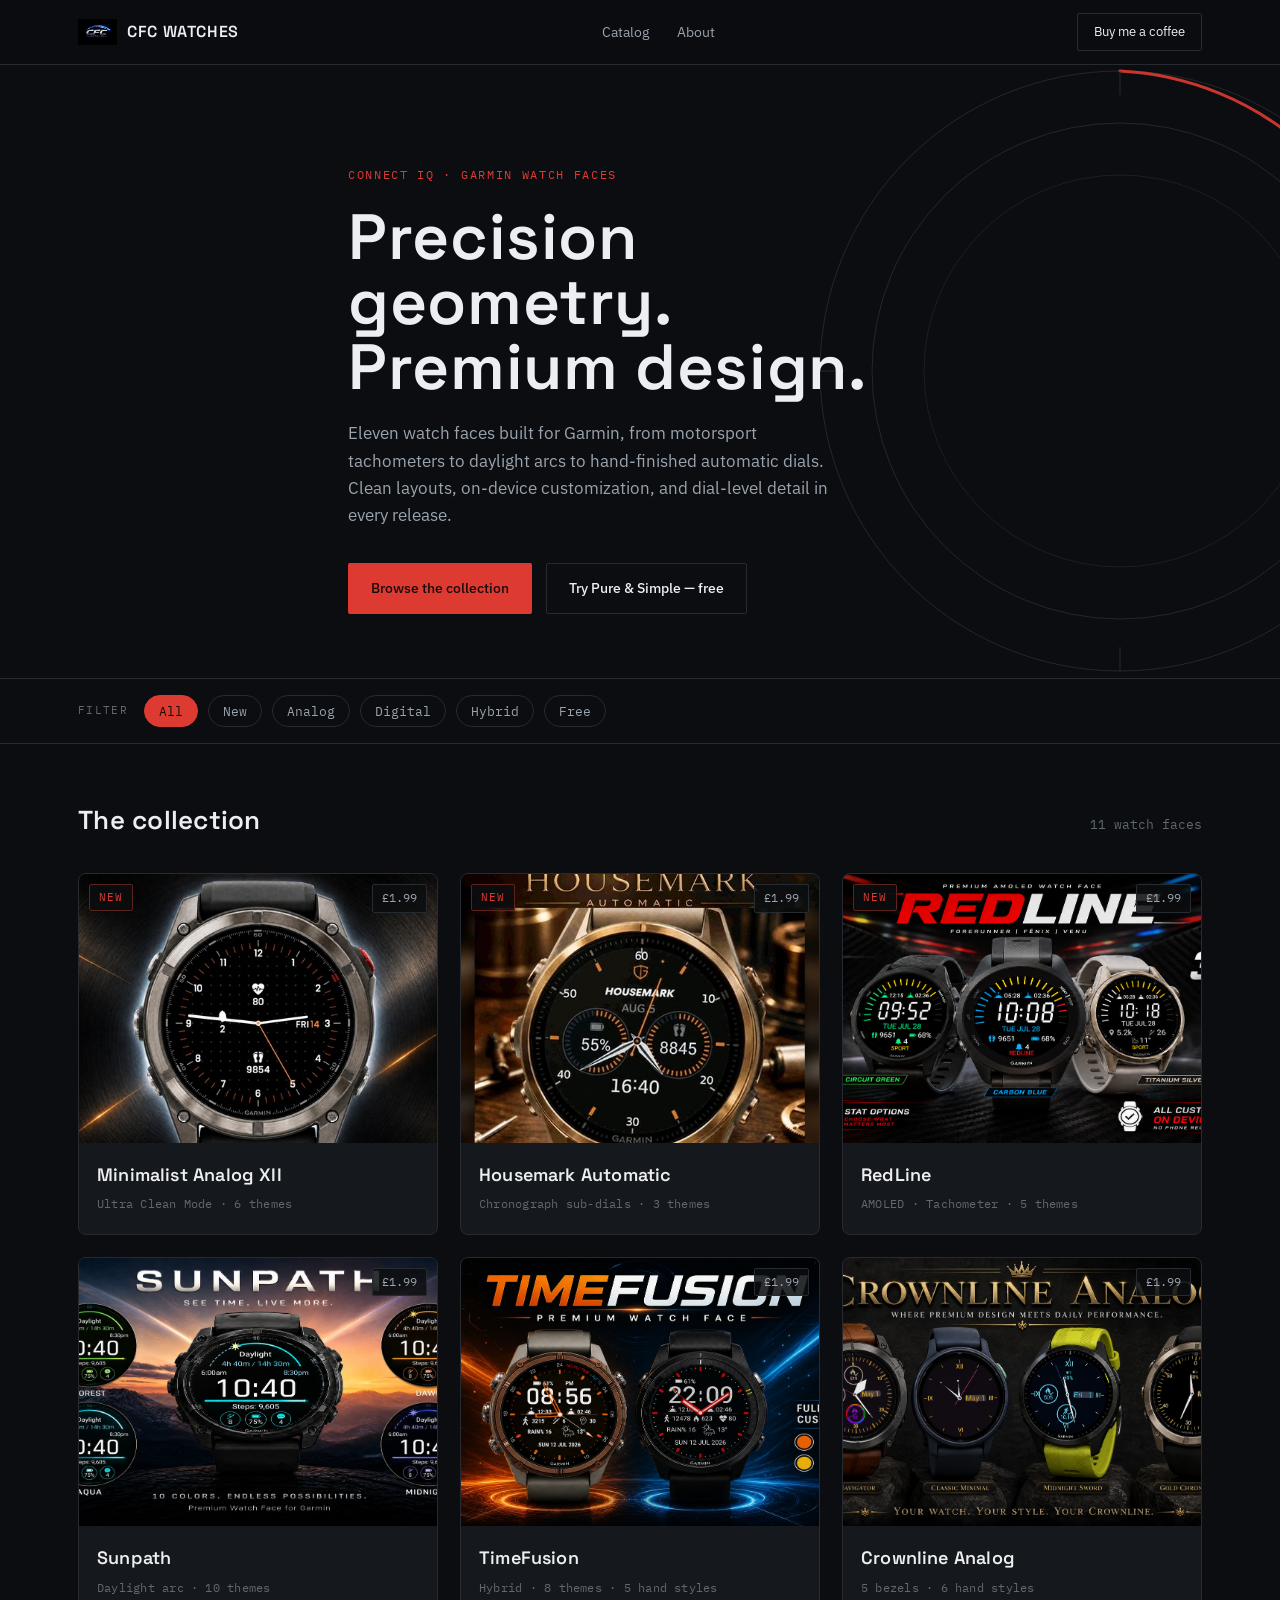
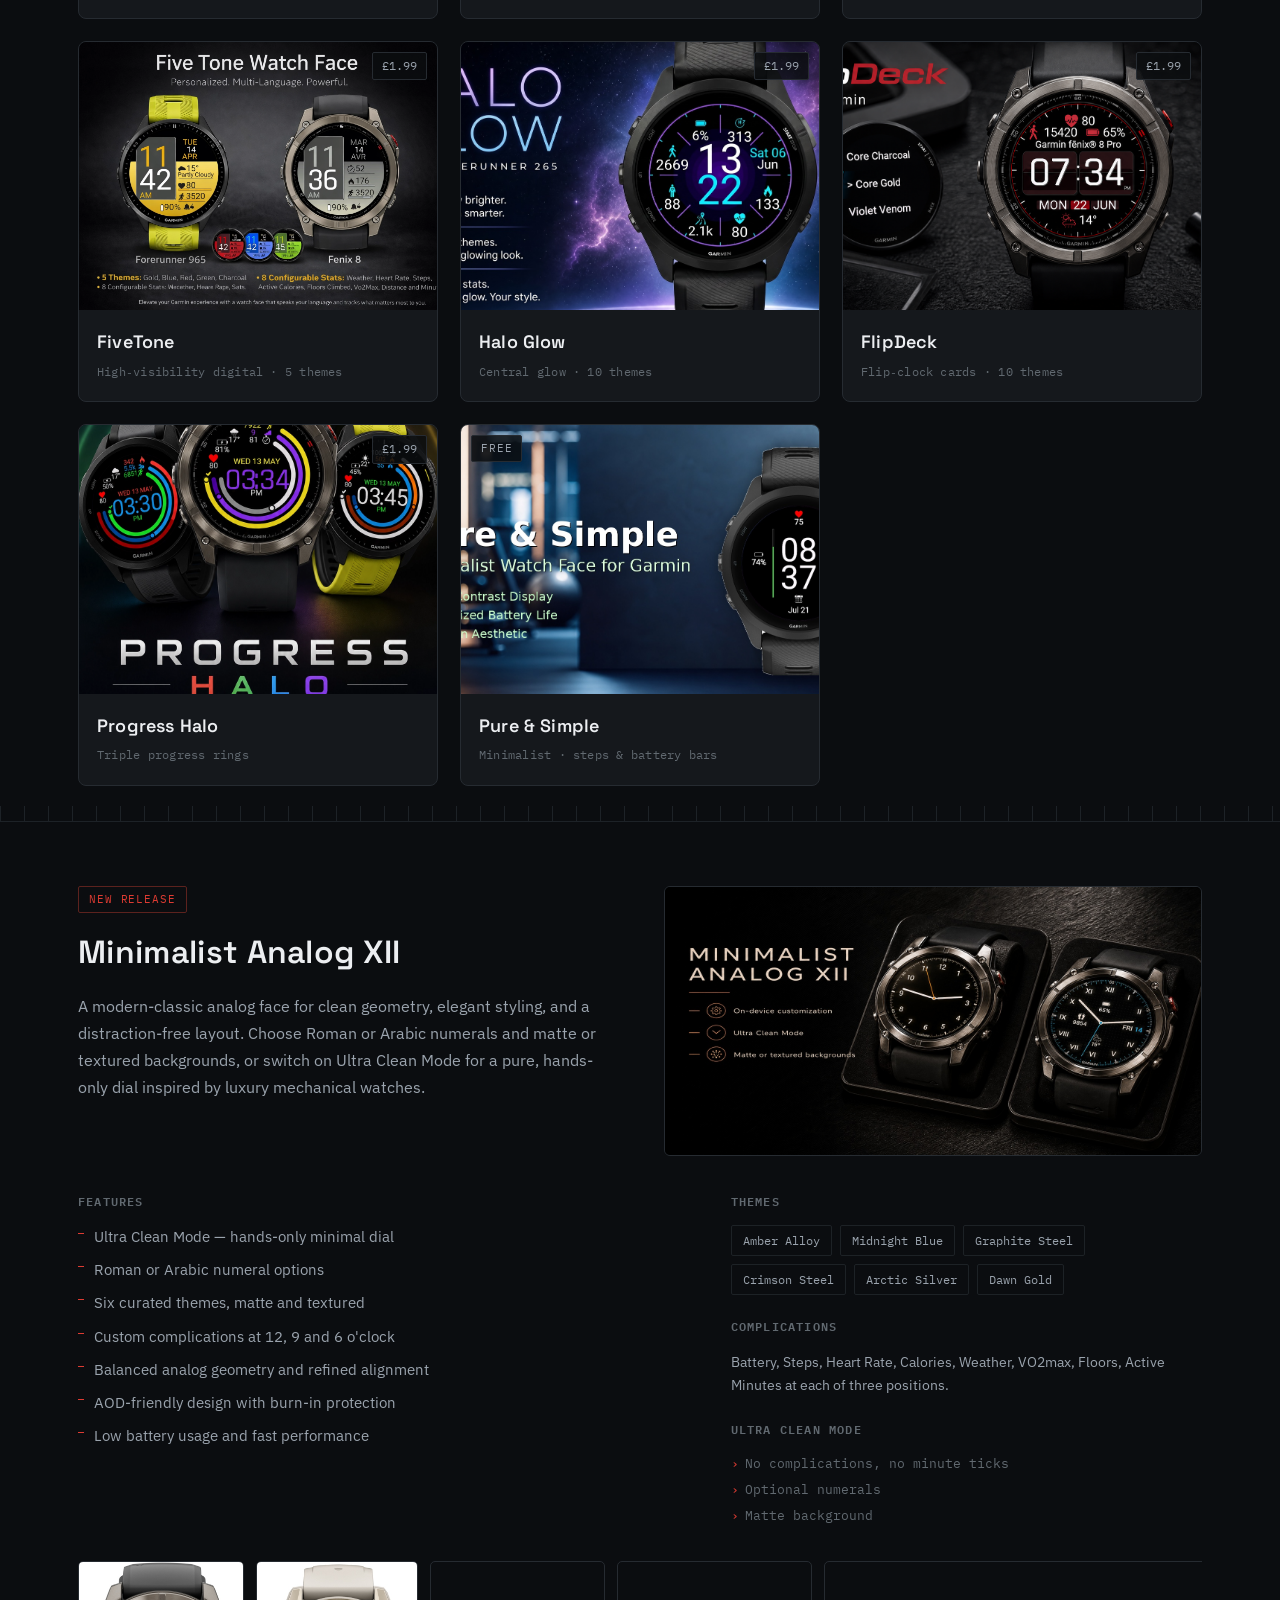
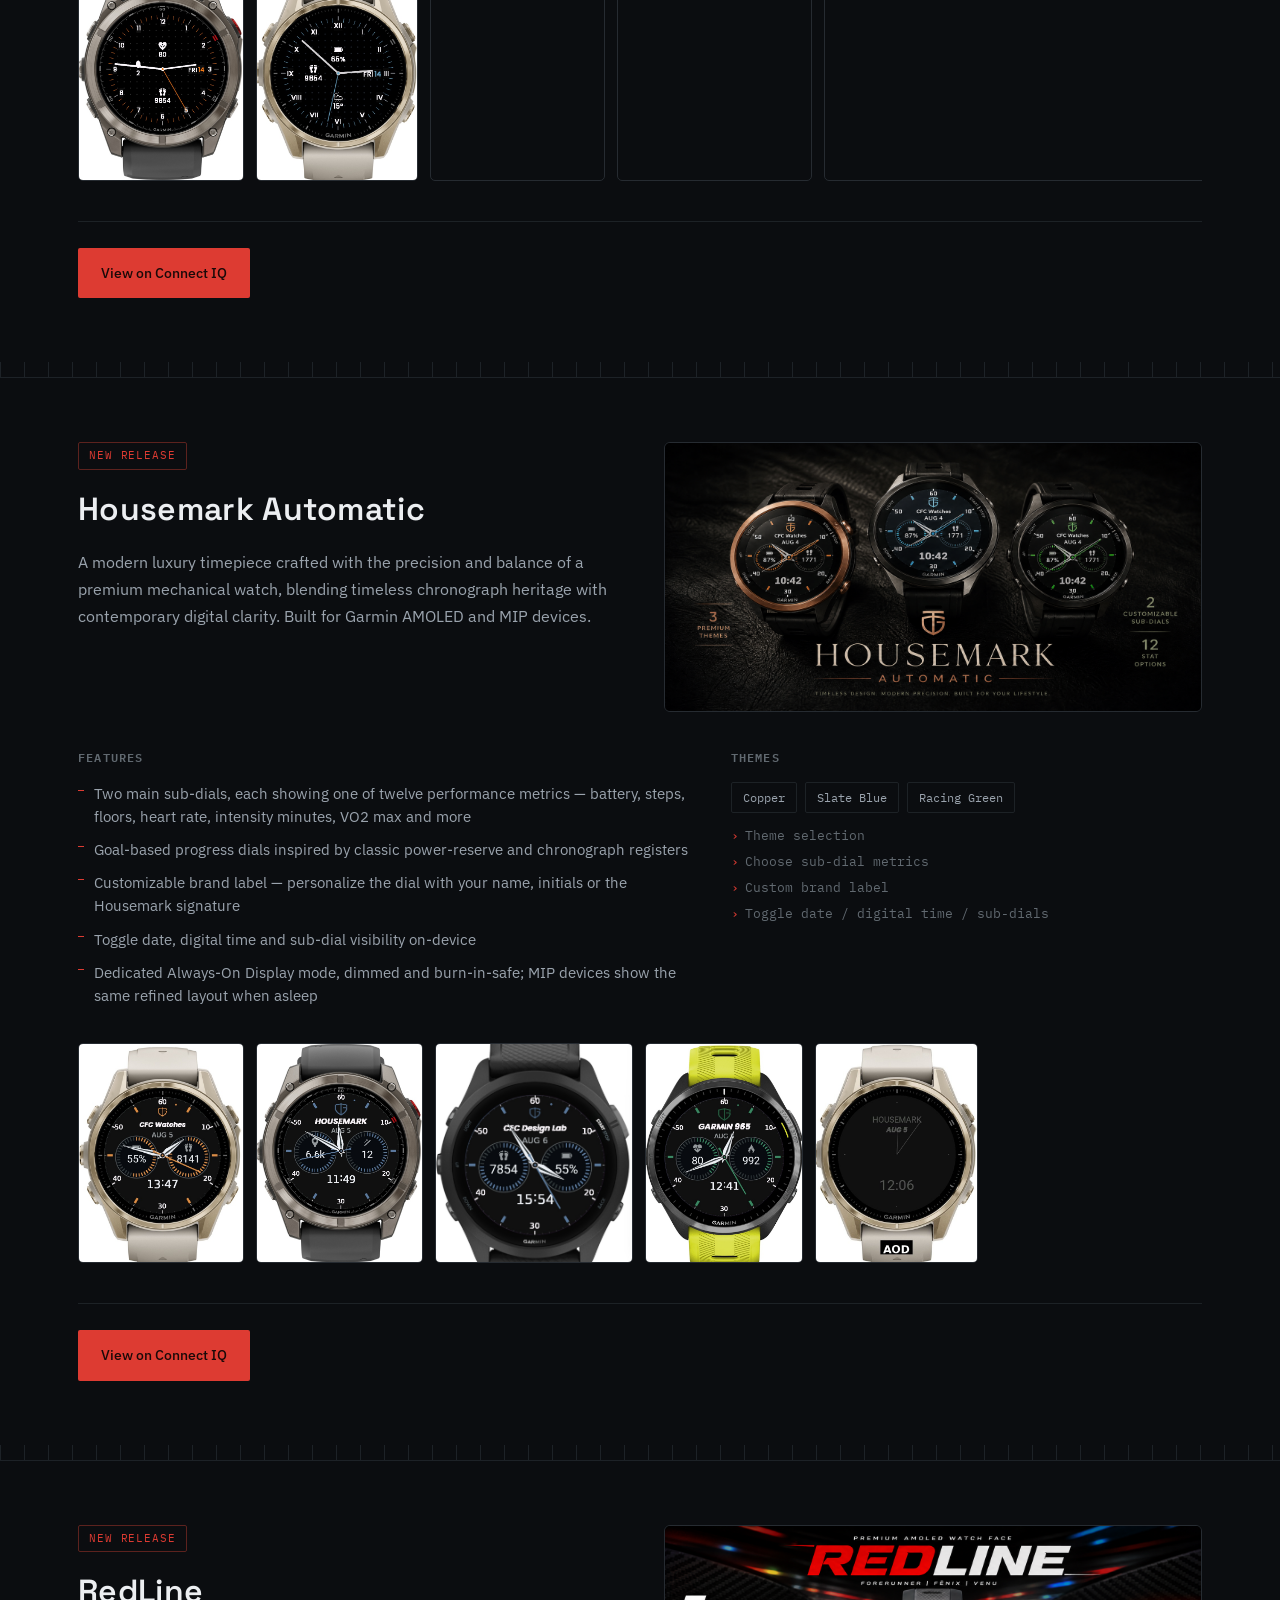
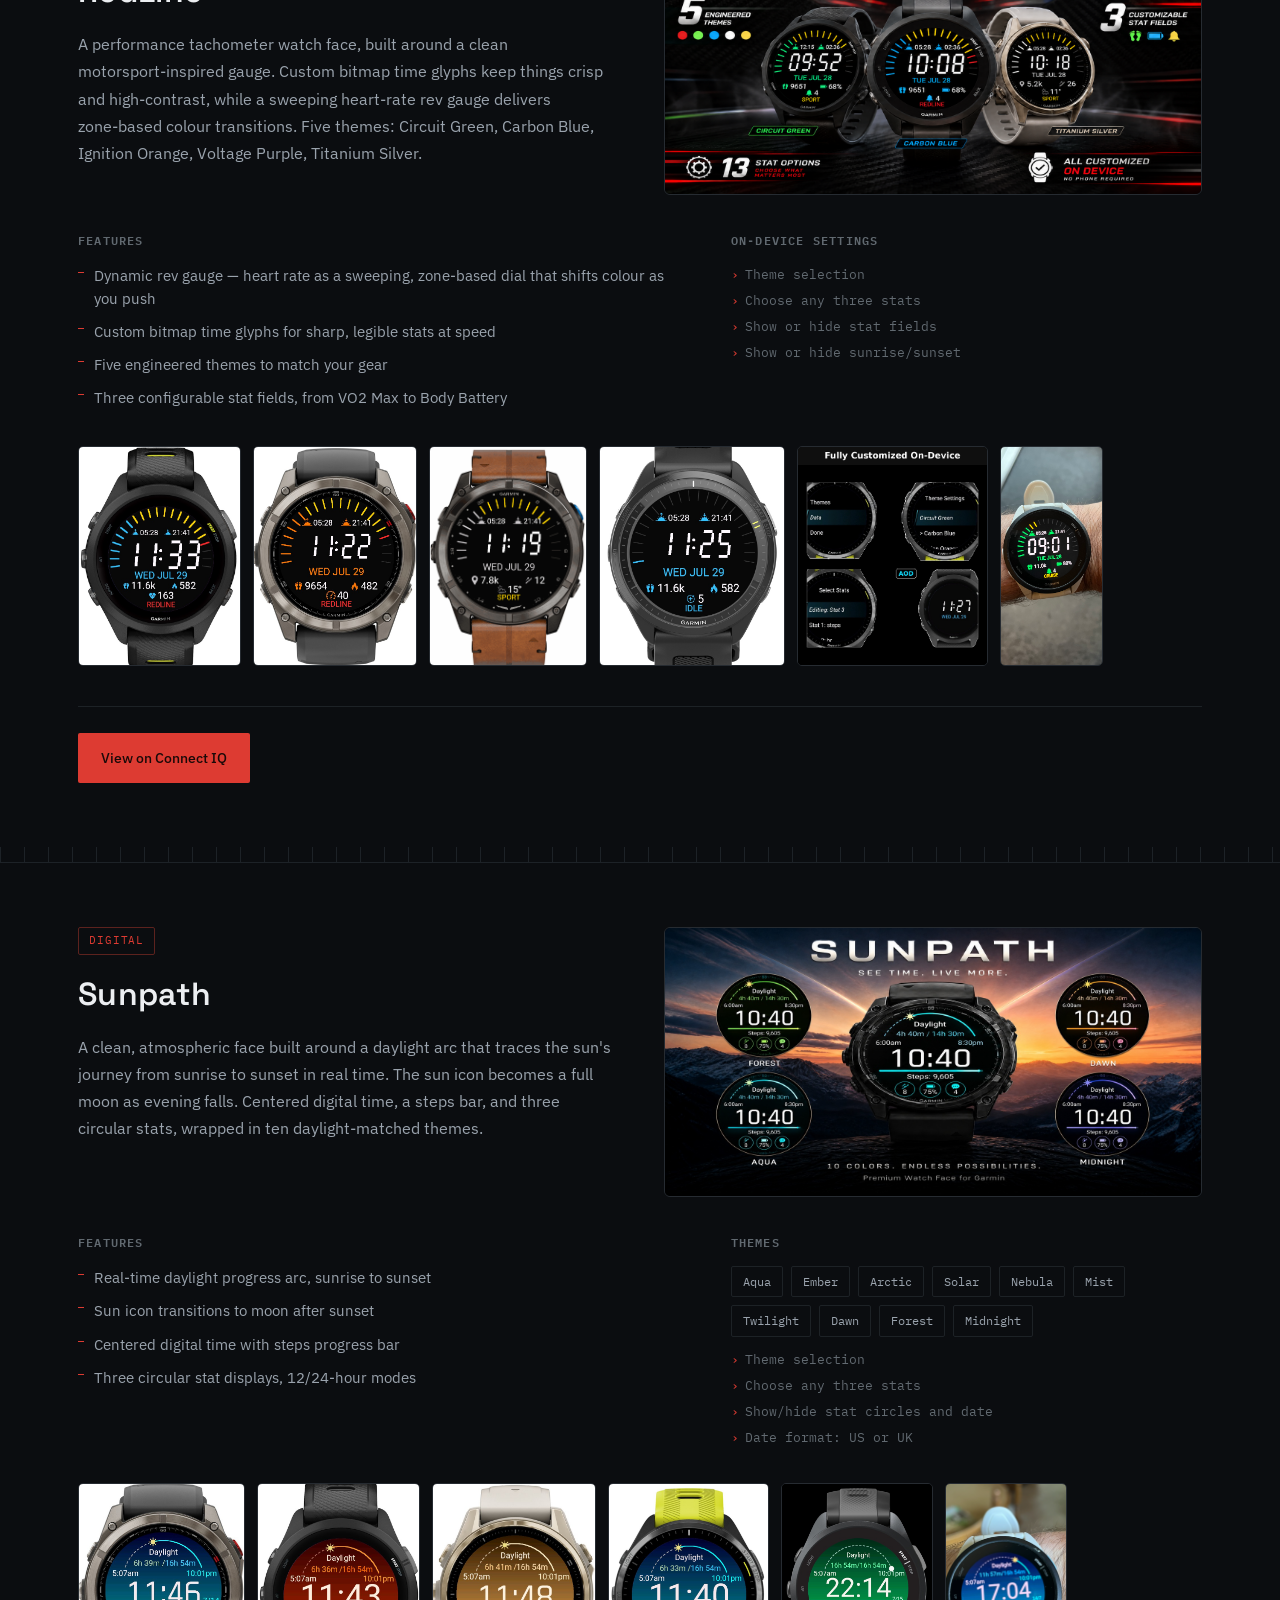
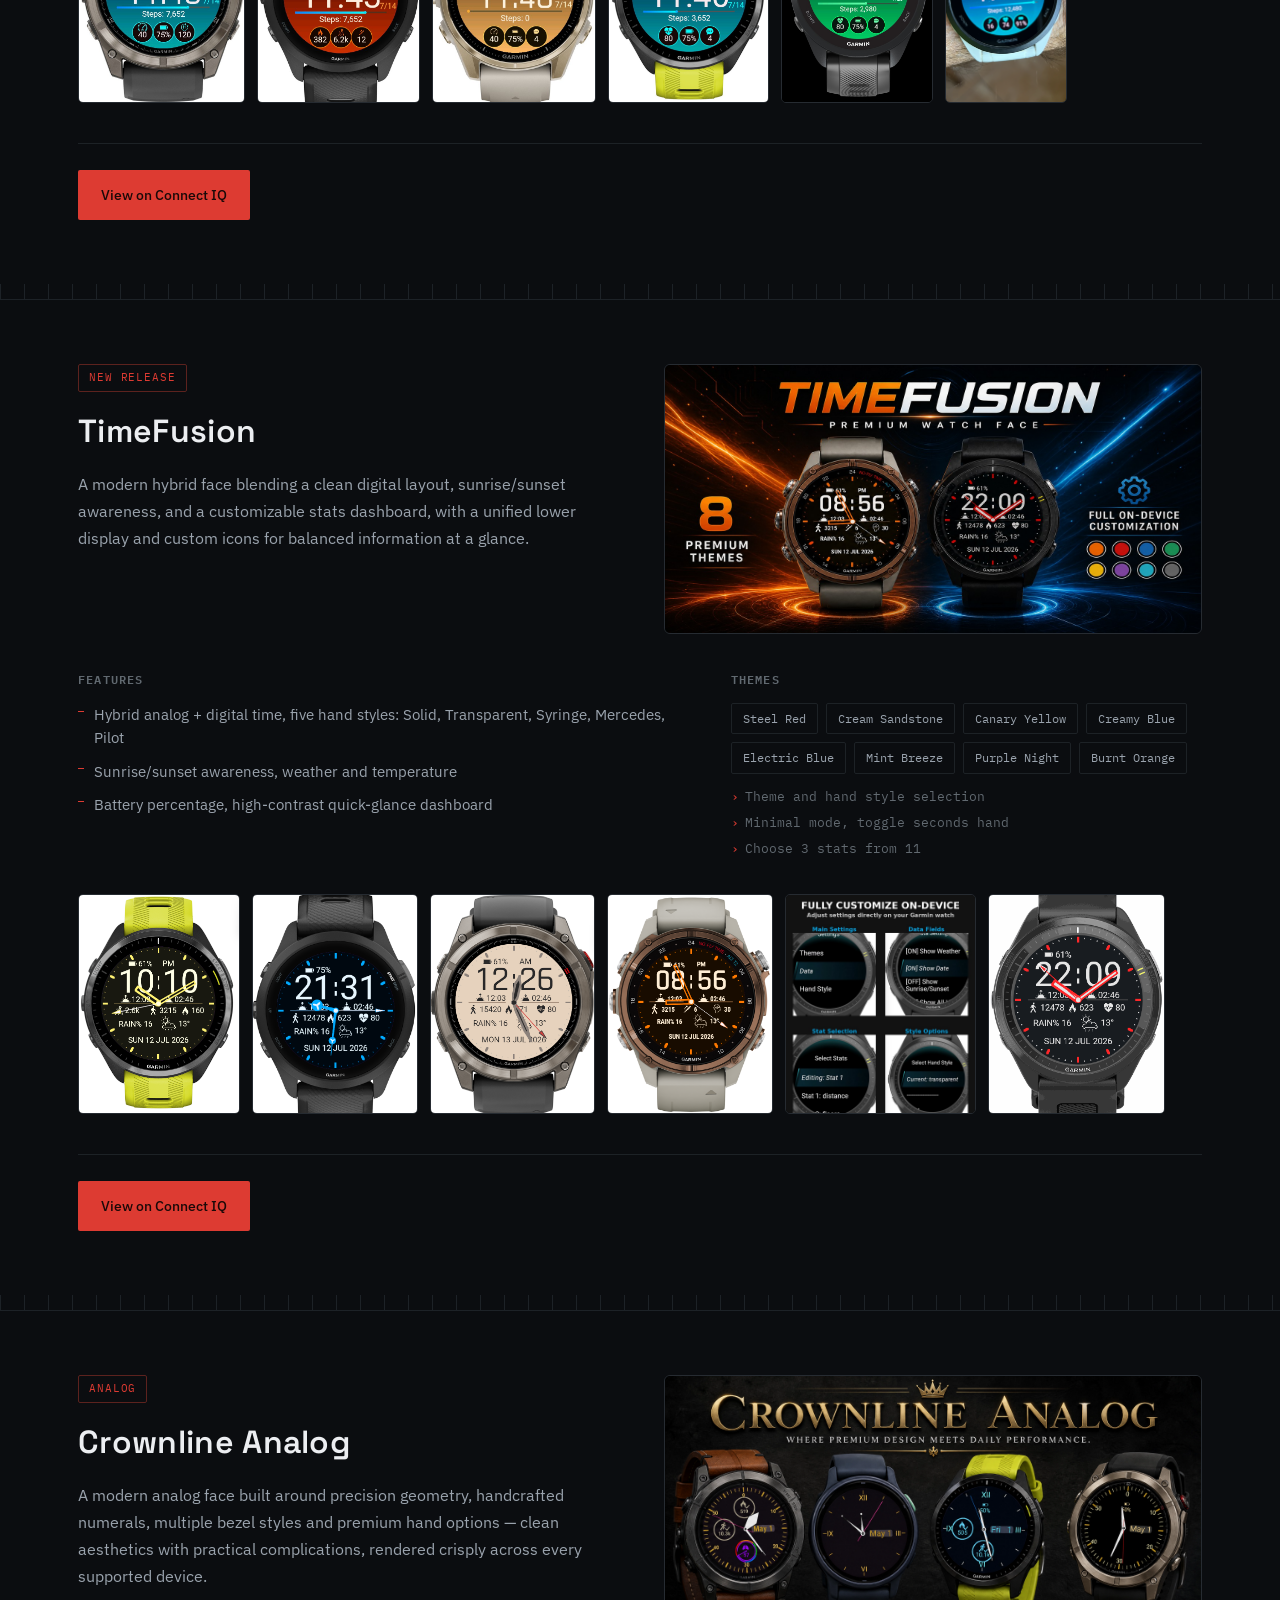
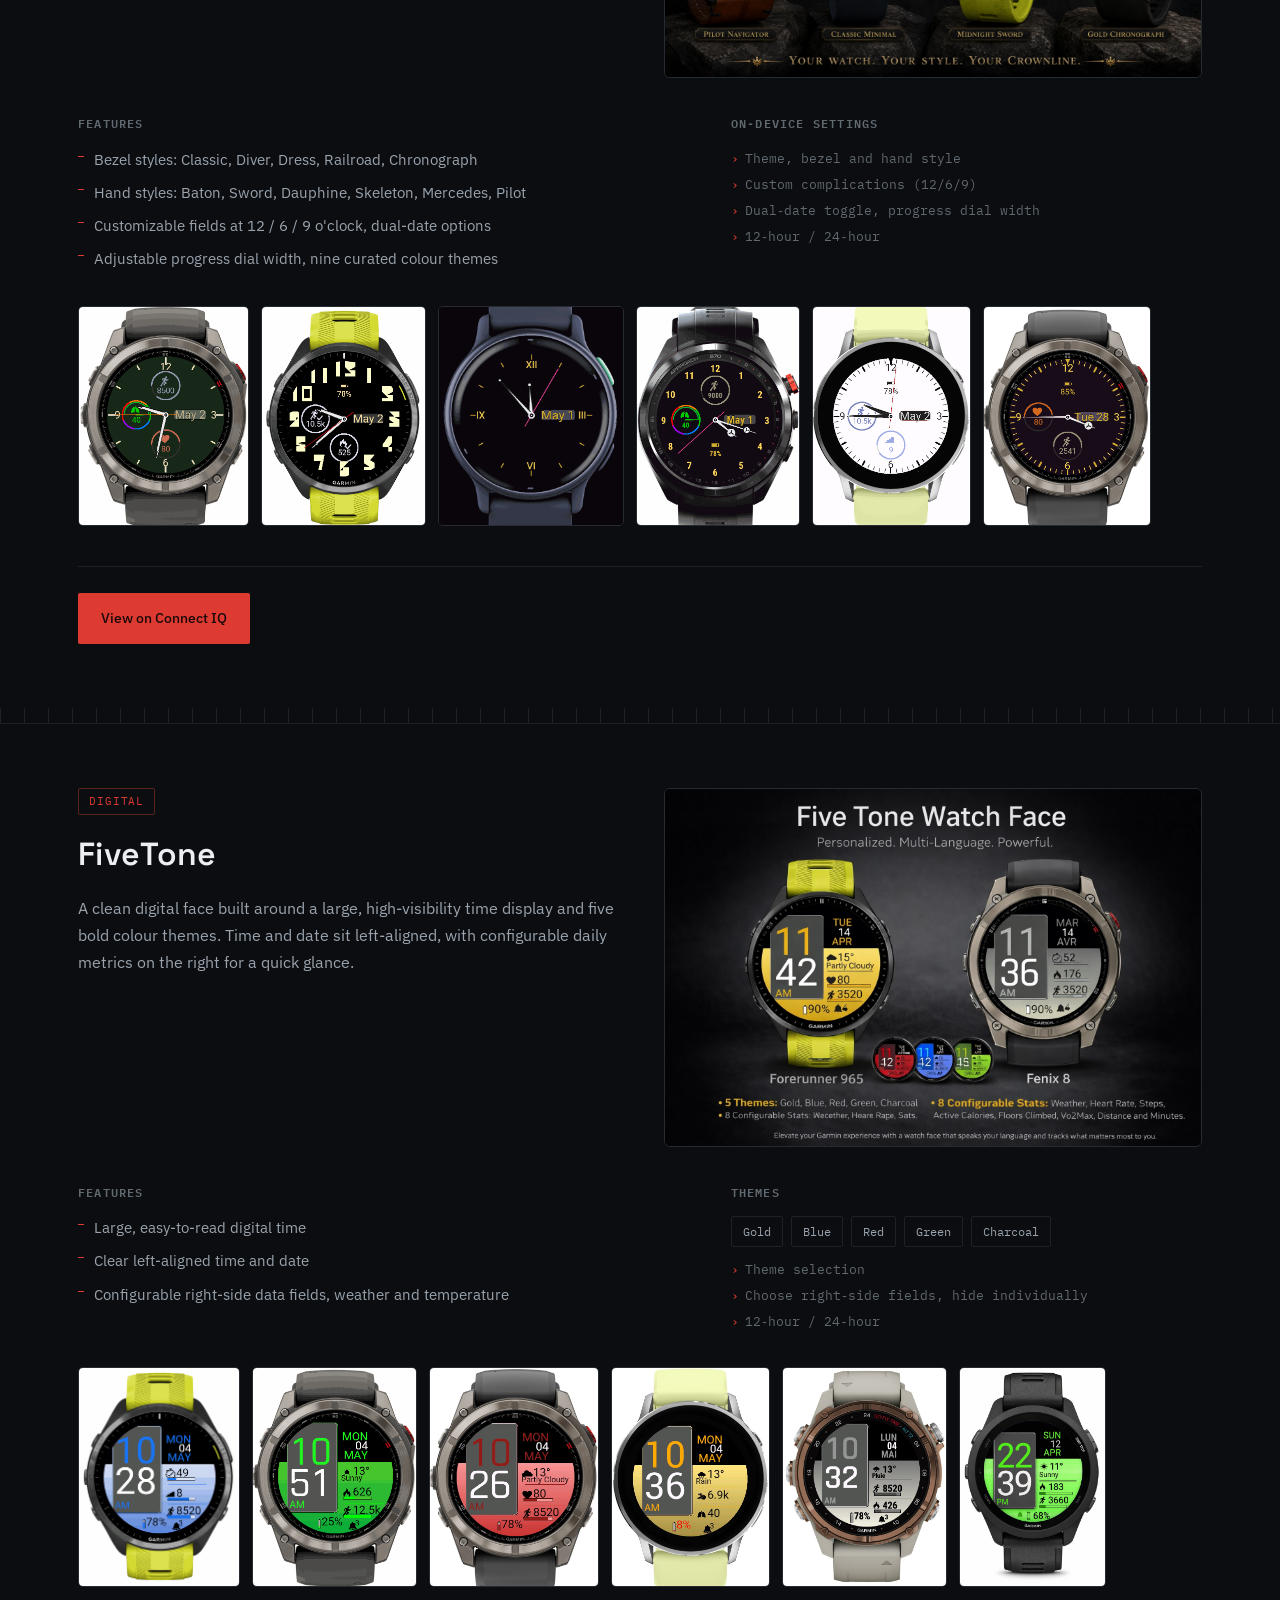
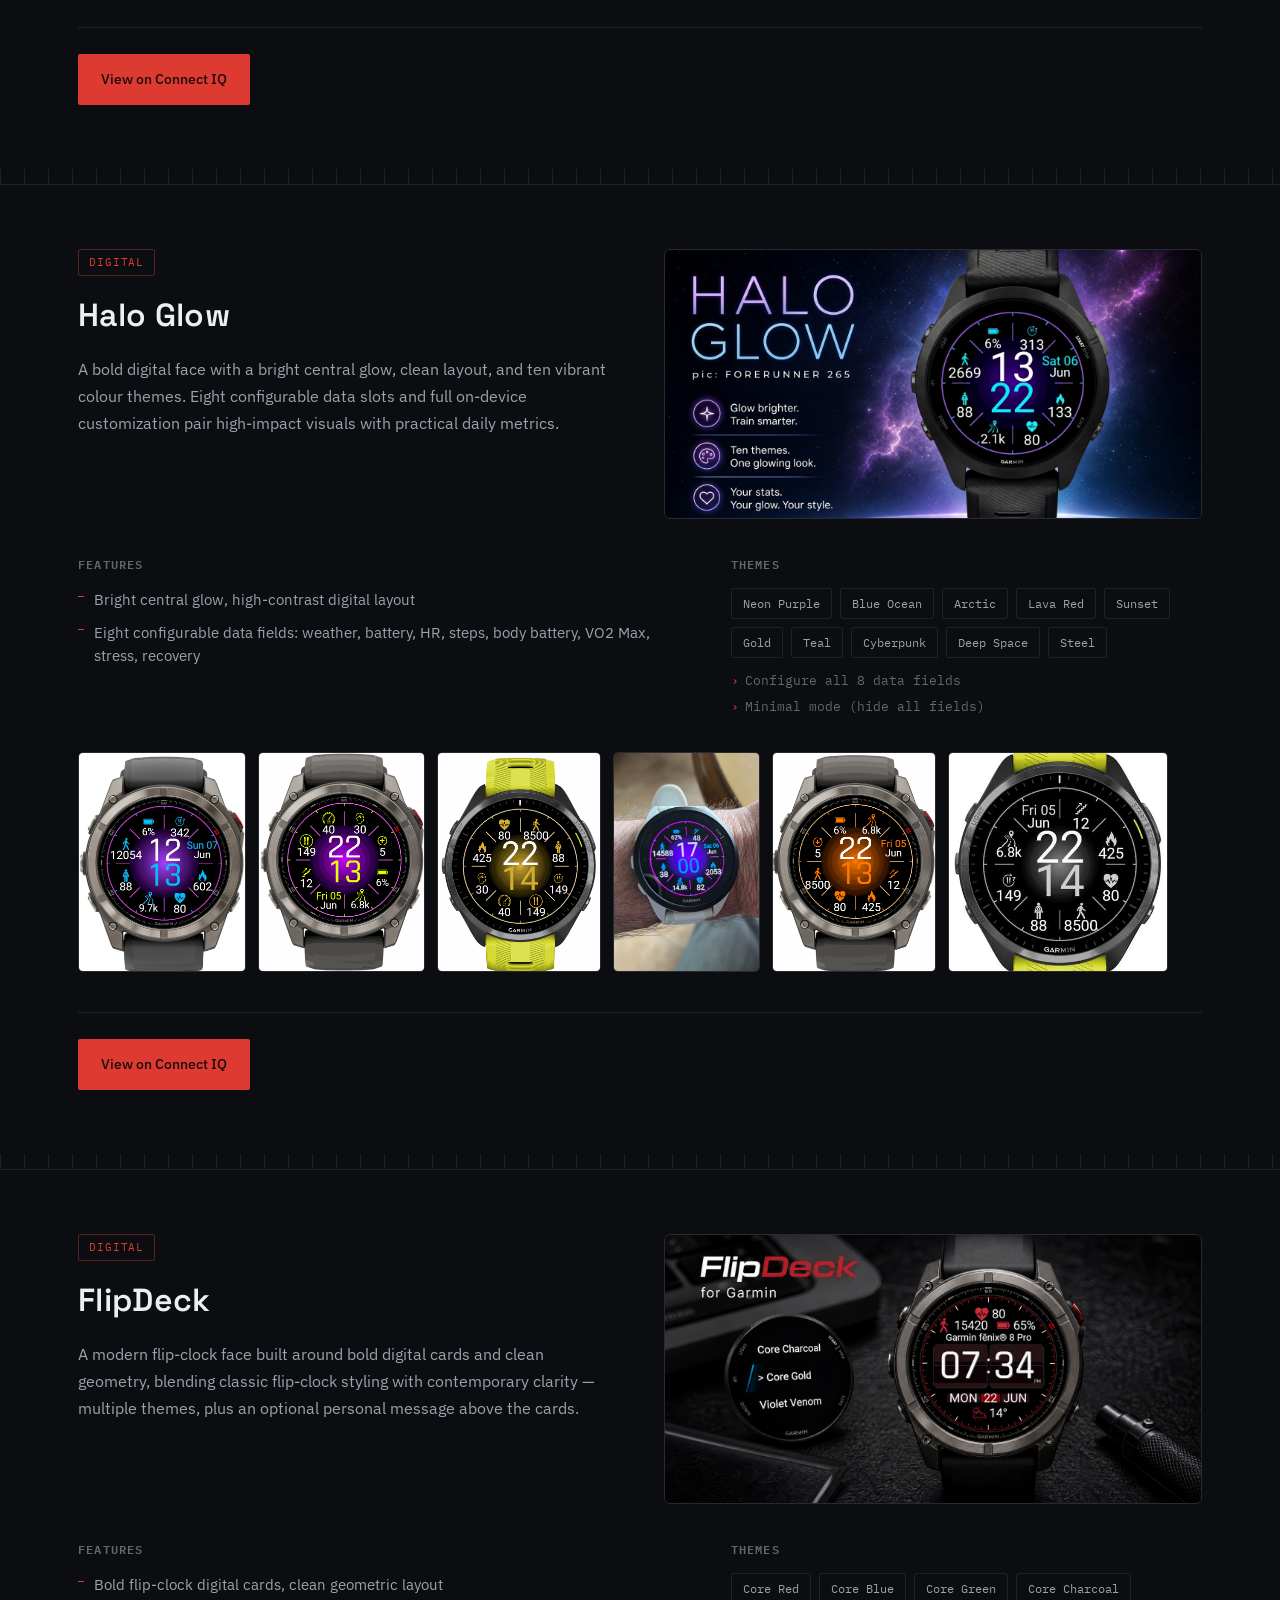
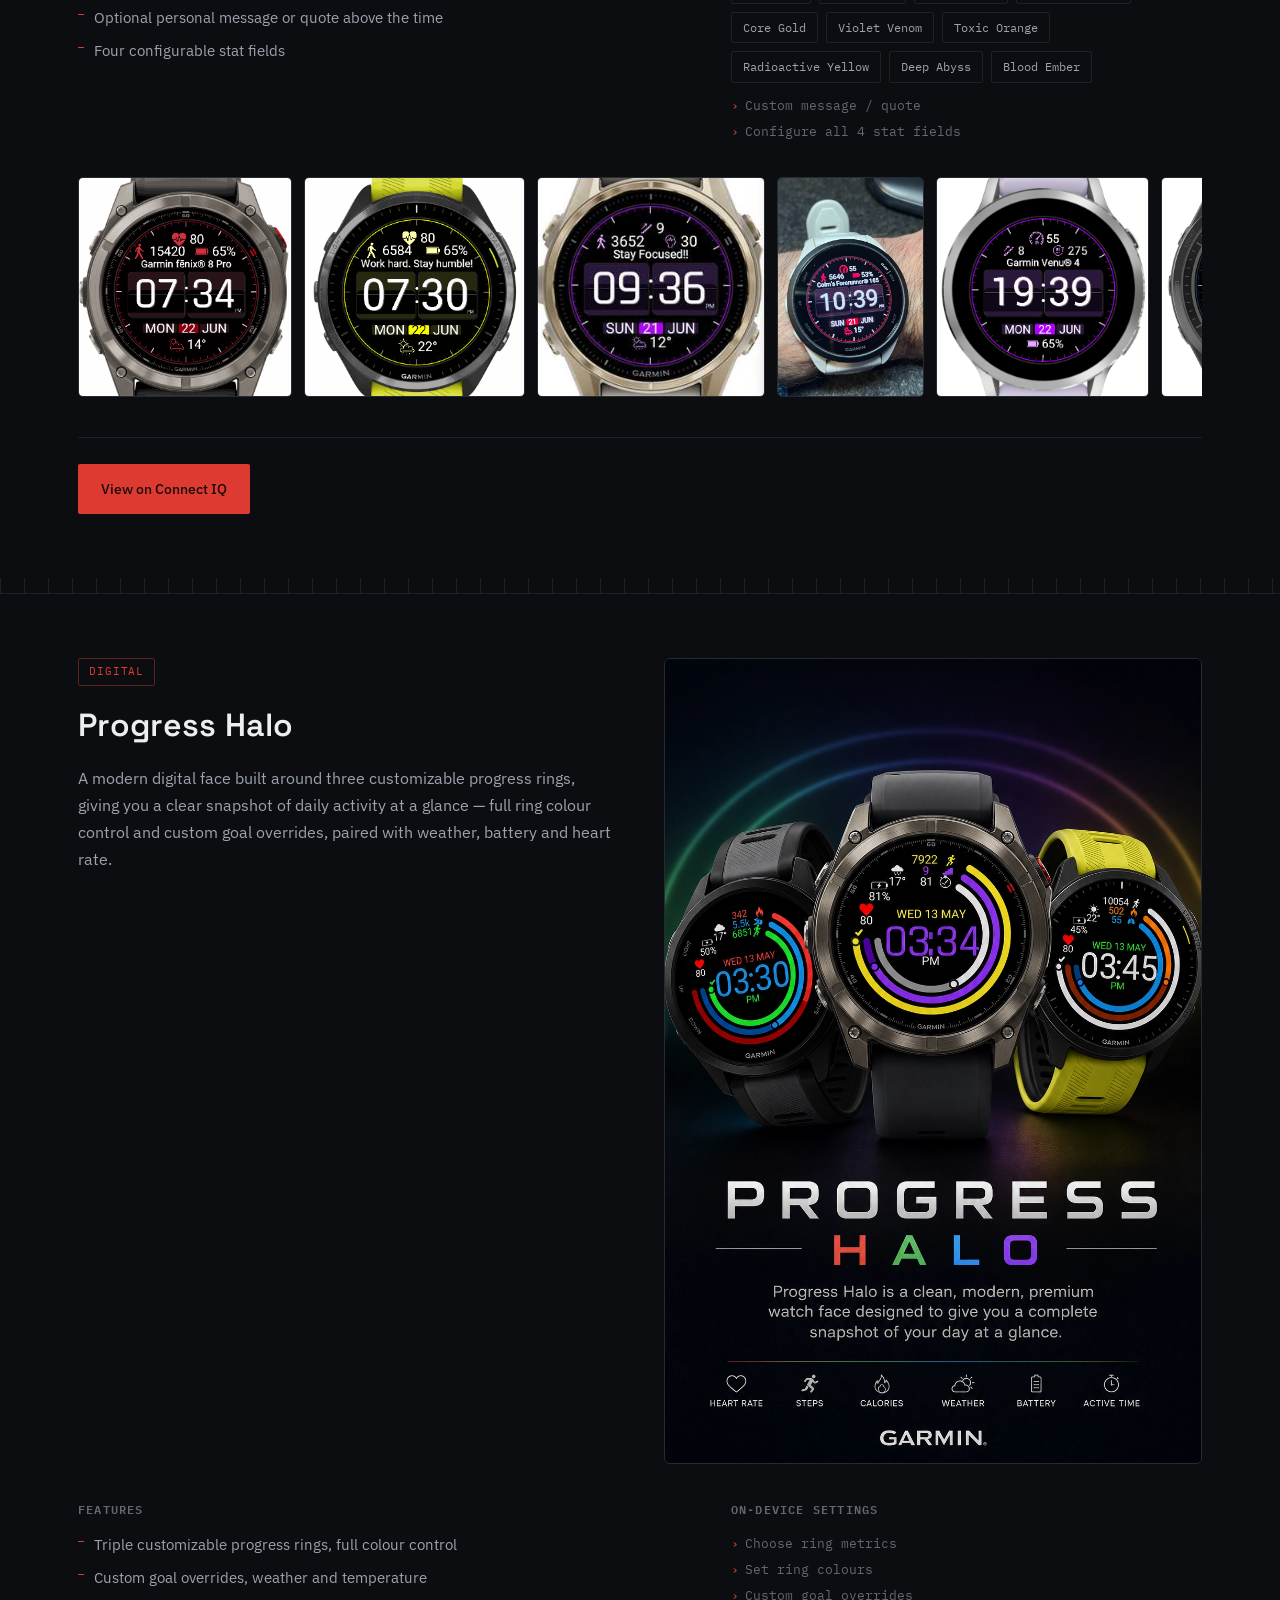
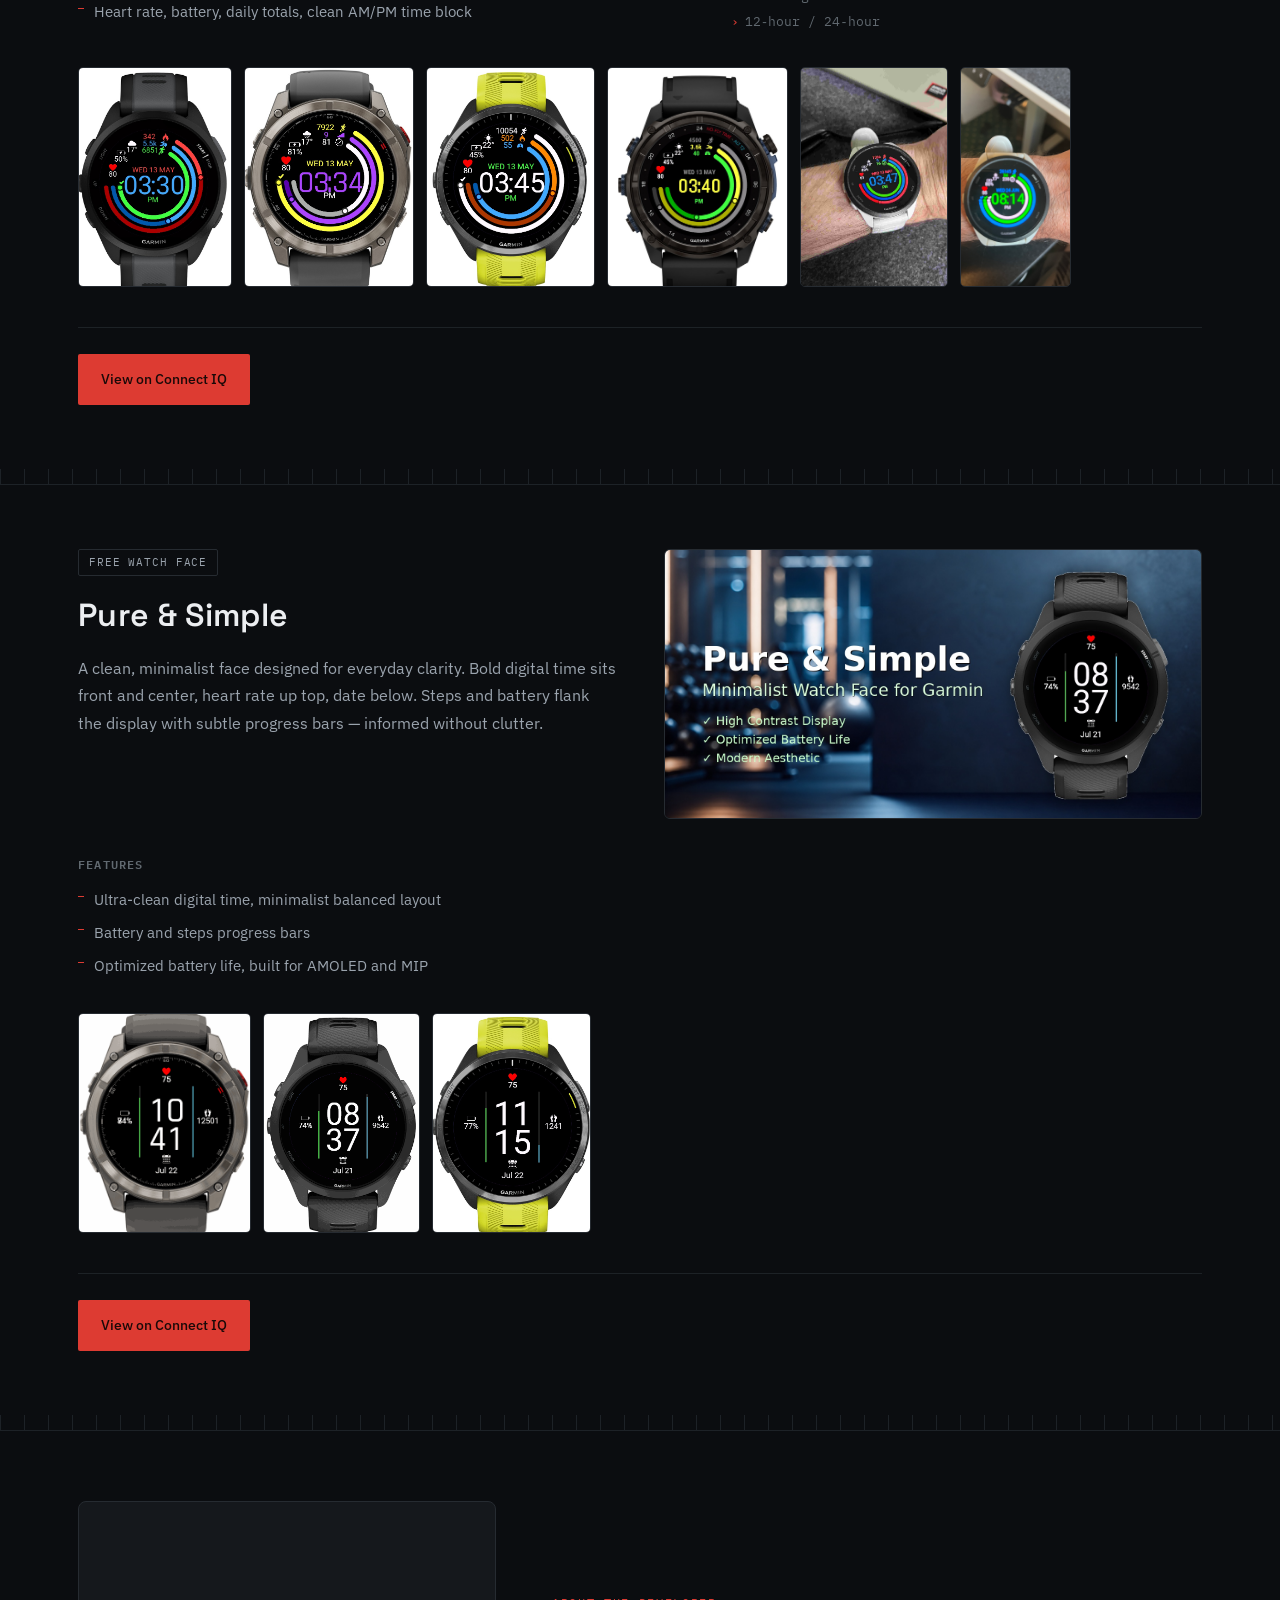
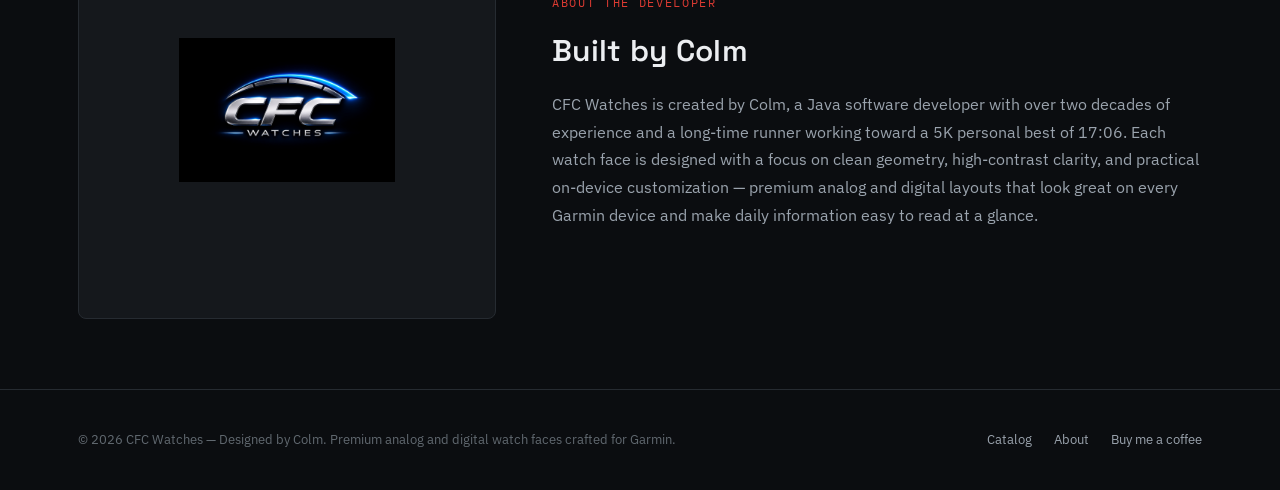
==== commit 6f3e9194: "update coffe link on mobile" ====
--- a/index.html
+++ b/index.html
@@ -353,7 +353,14 @@
 .footer-links a:hover{color:var(--red);}
 
 @media (max-width:860px){
-  .nav-links{display:none;}
+  .nav-links{
+    display:flex;
+    gap:12px;
+    font-size:0.85rem;
+  }
+  .nav-links a{
+    white-space:nowrap;
+  }
   .grid{grid-template-columns:repeat(2,1fr);}
   .detail-top{grid-template-columns:1fr;gap:24px;}
   .spec-grid{grid-template-columns:1fr;gap:24px;}
@@ -365,6 +372,13 @@
   .grid{grid-template-columns:1fr;}
   .wrap{padding:0 18px;}
   .filters-inner{gap:8px;}
+}
+@media (max-width:860px){
+  a[href*="buymeacoffee"]{
+    font-size:0.8rem;
+    padding:4px 8px;
+    white-space:nowrap;
+  }
 }
 </style>
 </head>
@@ -601,11 +615,11 @@
         </div>
       </div>
       <div class="shot-strip">
-        <img src="images/am/SHOT1.jpg" alt="Minimalist Analog XII watch face detail shot 1">
-        <img src="images/am/SHOT2.jpg" alt="Minimalist Analog XII watch face detail shot 2">
-        <img src="images/am/SHOT3.jpg" alt="Minimalist Analog XII watch face detail shot 3">
-        <img src="images/am/SHOT4.jpg" alt="Minimalist Analog XII watch face detail shot 4">
-        <img src="images/am/SHOT5.jpg" alt="Minimalist Analog XII watch face detail shot 5">
+        <img src="images/am/SHOT1.jpg" loading="lazy" decoding="async" alt="Minimalist Analog XII watch face detail shot 1">
+        <img src="images/am/SHOT2.jpg" loading="lazy" decoding="async" alt="Minimalist Analog XII watch face detail shot 2">
+        <img src="images/am/SHOT3.jpg" loading="lazy" decoding="async" alt="Minimalist Analog XII watch face detail shot 3">
+        <img src="images/am/SHOT4.jpg" loading="lazy" decoding="async" alt="Minimalist Analog XII watch face detail shot 4">
+        <img src="images/am/SHOT5.jpg" loading="lazy" decoding="async" alt="Minimalist Analog XII watch face detail shot 5">
       </div>
       <div class="detail-cta">
         <a class="btn btn-primary" href="https://apps.garmin.com/apps/60d19625-ab1d-4be3-8d35-7cd2b15552ab" target="_blank" rel="noopener noreferrer">View on Connect IQ</a>
@@ -651,11 +665,11 @@
         </div>
       </div>
       <div class="shot-strip">
-        <img src="images/ha/SHOT1.jpg" alt="Housemark Automatic watch face detail shot 1">
-        <img src="images/ha/SHOT2.jpg" alt="Housemark Automatic watch face detail shot 2">
-        <img src="images/ha/SHOT3.jpg" alt="Housemark Automatic watch face detail shot 3">
-        <img src="images/ha/SHOT4.jpg" alt="Housemark Automatic watch face detail shot 4">
-        <img src="images/ha/SHOT5.jpg" alt="Housemark Automatic watch face detail shot 5">
+        <img src="images/ha/SHOT1.jpg" loading="lazy" decoding="async" alt="Housemark Automatic watch face detail shot 1">
+        <img src="images/ha/SHOT2.jpg" loading="lazy" decoding="async" alt="Housemark Automatic watch face detail shot 2">
+        <img src="images/ha/SHOT3.jpg" loading="lazy" decoding="async" alt="Housemark Automatic watch face detail shot 3">
+        <img src="images/ha/SHOT4.jpg" loading="lazy" decoding="async" alt="Housemark Automatic watch face detail shot 4">
+        <img src="images/ha/SHOT5.jpg" loading="lazy" decoding="async" alt="Housemark Automatic watch face detail shot 5">
       </div>
       <div class="detail-cta">
         <a class="btn btn-primary" href="https://apps.garmin.com/apps/7798d315-ac59-465f-a2a2-0e0507a8fadb" target="_blank" rel="noopener noreferrer">View on Connect IQ</a>
@@ -696,15 +710,15 @@
         </div>
       </div>
       <div class="shot-strip">
-        <img src="images/rl/SHOT1.jpg" alt="RedLine on Garmin Forerunner 265">
-        <img src="images/rl/SHOT2.jpg" alt="RedLine on Garmin Fenix 8">
-        <img src="images/rl/SHOT3.png" alt="RedLine on Garmin Marq">
-        <img src="images/rl/SHOT4.jpg" alt="RedLine on Garmin Forerunner 570">
-        <img src="images/rl/SHOT5.jpg" alt="RedLine theme and stat customization screen">
-        <img src="images/rl/SHOT6.jpeg" alt="RedLine live on Garmin Forerunner 165">
+        <img src="images/rl/SHOT1.jpg" loading="lazy" decoding="async" alt="RedLine on Garmin Forerunner 265">
+        <img src="images/rl/SHOT2.jpg" loading="lazy" decoding="async" alt="RedLine on Garmin Fenix 8">
+        <img src="images/rl/SHOT3.png" loading="lazy" decoding="async" alt="RedLine on Garmin Marq">
+        <img src="images/rl/SHOT4.jpg" loading="lazy" decoding="async" alt="RedLine on Garmin Forerunner 570">
+        <img src="images/rl/SHOT5.jpg" loading="lazy" decoding="async" alt="RedLine theme and stat customization screen">
+        <img src="images/rl/SHOT6.jpeg" loading="lazy" decoding="async" alt="RedLine live on Garmin Forerunner 165">
       </div>
       <div class="detail-cta">
-        <a class="btn btn-primary" href="https://apps.garmin.com/en-US/apps/af29f958-dfd6-46b1-9831-fd0a43ed0aad" target="_blank" rel="noopener noreferrer">View on Connect IQ</a>
+        <a class="btn btn-primary" href="https://apps.garmin.com/apps/af29f958-dfd6-46b1-9831-fd0a43ed0aad" target="_blank" rel="noopener noreferrer">View on Connect IQ</a>
       </div>
     </div>
   </section>
@@ -748,12 +762,12 @@
         </div>
       </div>
       <div class="shot-strip">
-        <img src="images/su/SHOT1.jpg" alt="Sunpath Aqua theme on Garmin Fenix 8">
-        <img src="images/su/SHOT2.jpg" alt="Sunpath Ember theme on Garmin Forerunner 265">
-        <img src="images/su/SHOT3.jpg" alt="Sunpath Dawn theme on Garmin Fenix 8">
-        <img src="images/su/SHOT4.jpg" alt="Sunpath Midnight theme on Garmin Forerunner 965">
-        <img src="images/su/SHOT5.jpg" alt="Sunpath Forest theme on Garmin Forerunner 570">
-        <img src="images/su/SHOT6.png" alt="Sunpath live on Garmin Forerunner 165">
+        <img src="images/su/SHOT1.jpg" loading="lazy" decoding="async" alt="Sunpath Aqua theme on Garmin Fenix 8">
+        <img src="images/su/SHOT2.jpg" loading="lazy" decoding="async" alt="Sunpath Ember theme on Garmin Forerunner 265">
+        <img src="images/su/SHOT3.jpg" loading="lazy" decoding="async" alt="Sunpath Dawn theme on Garmin Fenix 8">
+        <img src="images/su/SHOT4.jpg" loading="lazy" decoding="async" alt="Sunpath Midnight theme on Garmin Forerunner 965">
+        <img src="images/su/SHOT5.jpg" loading="lazy" decoding="async" alt="Sunpath Forest theme on Garmin Forerunner 570">
+        <img src="images/su/SHOT6.png" loading="lazy" decoding="async" alt="Sunpath live on Garmin Forerunner 165">
       </div>
       <div class="detail-cta">
         <a class="btn btn-primary" href="https://apps.garmin.com/apps/8c82942c-d574-4a74-a867-849a497fc149" target="_blank" rel="noopener noreferrer">View on Connect IQ</a>
@@ -798,12 +812,12 @@
         </div>
       </div>
       <div class="shot-strip">
-        <img src="images/tf/SHOT1.png" alt="TimeFusion Canary Yellow theme on Garmin Forerunner 965">
-        <img src="images/tf/SHOT2.png" alt="TimeFusion Electric Blue theme on Garmin Forerunner 265">
-        <img src="images/tf/SHOT3.png" alt="TimeFusion Cream Sandstone theme on Garmin Fenix 8">
-        <img src="images/tf/SHOT4.png" alt="TimeFusion Purple Night theme on Garmin Venu 4">
-        <img src="images/tf/SHOT5.jpg" alt="TimeFusion customization settings screen">
-        <img src="images/tf/SHOT6.png" alt="TimeFusion Steel Red theme on Garmin Forerunner 970">
+        <img src="images/tf/SHOT1.png" loading="lazy" decoding="async" alt="TimeFusion Canary Yellow theme on Garmin Forerunner 965">
+        <img src="images/tf/SHOT2.png" loading="lazy" decoding="async" alt="TimeFusion Electric Blue theme on Garmin Forerunner 265">
+        <img src="images/tf/SHOT3.png" loading="lazy" decoding="async" alt="TimeFusion Cream Sandstone theme on Garmin Fenix 8">
+        <img src="images/tf/SHOT4.png" loading="lazy" decoding="async" alt="TimeFusion Purple Night theme on Garmin Venu 4">
+        <img src="images/tf/SHOT5.jpg" loading="lazy" decoding="async" alt="TimeFusion customization settings screen">
+        <img src="images/tf/SHOT6.png" loading="lazy" decoding="async" alt="TimeFusion Steel Red theme on Garmin Forerunner 970">
       </div>
       <div class="detail-cta">
         <a class="btn btn-primary" href="https://apps.garmin.com/apps/9ac67de9-9346-4524-9f5e-54569965938c" target="_blank" rel="noopener noreferrer">View on Connect IQ</a>
@@ -844,15 +858,15 @@
         </div>
       </div>
       <div class="shot-strip">
-        <img src="images/shot1-forest-pilot-fen8.png" alt="Crownline Analog Forest theme with pilot hands on Garmin Fenix 8">
-        <img src="images/shot2-gold-chunky-fr965_under150kb.png" alt="Crownline Analog Gold theme on Garmin Forerunner 965">
-        <img src="images/shot3-optimized_clean_vivoactive6.png" alt="Crownline Analog on Garmin Vivoactive 6">
-        <img src="images/shot4-analog-royal-approachS70_under150kb.png" alt="Crownline Analog Royal theme on Garmin Approach S70">
-        <img src="images/shot5-artic-venu4_under150kb.png" alt="Crownline Analog Arctic theme on Garmin Venu 4">
-        <img src="images/analog-royal-fen8.png" alt="Crownline Analog Royal theme on Garmin Fenix 8">
+        <img src="images/shot1-forest-pilot-fen8.png" loading="lazy" decoding="async" alt="Crownline Analog Forest theme with pilot hands on Garmin Fenix 8">
+        <img src="images/shot2-gold-chunky-fr965_under150kb.png" loading="lazy" decoding="async" alt="Crownline Analog Gold theme on Garmin Forerunner 965">
+        <img src="images/shot3-optimized_clean_vivoactive6.png" loading="lazy" decoding="async" alt="Crownline Analog on Garmin Vivoactive 6">
+        <img src="images/shot4-analog-royal-approachS70_under150kb.png" loading="lazy" decoding="async" alt="Crownline Analog Royal theme on Garmin Approach S70">
+        <img src="images/shot5-artic-venu4_under150kb.png" loading="lazy" decoding="async" alt="Crownline Analog Arctic theme on Garmin Venu 4">
+        <img src="images/analog-royal-fen8.png" loading="lazy" decoding="async" alt="Crownline Analog Royal theme on Garmin Fenix 8">
       </div>
       <div class="detail-cta">
-        <a class="btn btn-primary" href="https://apps-developer.garmin.com/apps/6a2b9e3f-3c63-4b6c-aac0-d458a5e8e3f6" target="_blank" rel="noopener noreferrer">View on Connect IQ</a>
+        <a class="btn btn-primary" href="https://apps.garmin.com/apps/6a2b9e3f-3c63-4b6c-aac0-d458a5e8e3f6" target="_blank" rel="noopener noreferrer">View on Connect IQ</a>
       </div>
     </div>
   </section>
@@ -893,15 +907,15 @@
         </div>
       </div>
       <div class="shot-strip">
-        <img src="images/shot1-blue-fr965optimized.png" alt="FiveTone Blue theme on Garmin Forerunner 965">
-        <img src="images/shot2-green-fen8optimized.png" alt="FiveTone Green theme on Garmin Fenix 8">
-        <img src="images/shot3-red-fen8-compressed.jpg" alt="FiveTone Red theme on Garmin Fenix 8">
-        <img src="images/shot4-gold-venu4-compressed.jpg" alt="FiveTone Gold theme on Garmin Venu 4">
-        <img src="images/shot5-charcoal-descent3-compressed.jpg" alt="FiveTone Charcoal theme on Garmin Descent 3">
-        <img src="images/FiveTone_Green_Forerunner265.png" alt="FiveTone Green theme on Garmin Forerunner 265">
+        <img src="images/shot1-blue-fr965optimized.png" loading="lazy" decoding="async" alt="FiveTone Blue theme on Garmin Forerunner 965">
+        <img src="images/shot2-green-fen8optimized.png" loading="lazy" decoding="async" alt="FiveTone Green theme on Garmin Fenix 8">
+        <img src="images/shot3-red-fen8-compressed.jpg" loading="lazy" decoding="async" alt="FiveTone Red theme on Garmin Fenix 8">
+        <img src="images/shot4-gold-venu4-compressed.jpg" loading="lazy" decoding="async" alt="FiveTone Gold theme on Garmin Venu 4">
+        <img src="images/shot5-charcoal-descent3-compressed.jpg" loading="lazy" decoding="async" alt="FiveTone Charcoal theme on Garmin Descent 3">
+        <img src="images/FiveTone_Green_Forerunner265.png" loading="lazy" decoding="async" alt="FiveTone Green theme on Garmin Forerunner 265">
       </div>
       <div class="detail-cta">
-        <a class="btn btn-primary" href="https://apps-developer.garmin.com/apps/c2fc25b2-d73c-4e07-ad2f-94479b7c2649" target="_blank" rel="noopener noreferrer">View on Connect IQ</a>
+        <a class="btn btn-primary" href="https://apps.garmin.com/apps/c2fc25b2-d73c-4e07-ad2f-94479b7c2649" target="_blank" rel="noopener noreferrer">View on Connect IQ</a>
       </div>
     </div>
   </section>
@@ -942,12 +956,12 @@
         </div>
       </div>
       <div class="shot-strip">
-        <img src="images/shot1-purple-fen8.jpg" alt="Halo Glow Neon Purple theme on Garmin Fenix 8">
-        <img src="images/shot1-cyberpunk-fen8.png" alt="Halo Glow Cyberpunk theme on Garmin Fenix 8">
-        <img src="images/shot2-gold-fr965.png" alt="Halo Glow Gold theme on Garmin Forerunner 965">
-        <img src="images/shot3-live-purple-fr165.jpg" alt="Halo Glow live on Garmin Forerunner 165">
-        <img src="images/shot4-sunset-fen8.png" alt="Halo Glow Sunset theme on Garmin Fenix 8">
-        <img src="images/shot5-steel-fr965.jpg" alt="Halo Glow Steel theme on Garmin Forerunner 965">
+        <img src="images/shot1-purple-fen8.jpg" loading="lazy" decoding="async" alt="Halo Glow Neon Purple theme on Garmin Fenix 8">
+        <img src="images/shot1-cyberpunk-fen8.png" loading="lazy" decoding="async" alt="Halo Glow Cyberpunk theme on Garmin Fenix 8">
+        <img src="images/shot2-gold-fr965.png" loading="lazy" decoding="async" alt="Halo Glow Gold theme on Garmin Forerunner 965">
+        <img src="images/shot3-live-purple-fr165.jpg" loading="lazy" decoding="async" alt="Halo Glow live on Garmin Forerunner 165">
+        <img src="images/shot4-sunset-fen8.png" loading="lazy" decoding="async" alt="Halo Glow Sunset theme on Garmin Fenix 8">
+        <img src="images/shot5-steel-fr965.jpg" loading="lazy" decoding="async" alt="Halo Glow Steel theme on Garmin Forerunner 965">
       </div>
       <div class="detail-cta">
         <a class="btn btn-primary" href="https://apps.garmin.com/apps/bf36b620-223d-4b27-ab3f-6d4fa3519d92" target="_blank" rel="noopener noreferrer">View on Connect IQ</a>
@@ -992,12 +1006,12 @@
         </div>
       </div>
       <div class="shot-strip">
-        <img src="images/shot1-flip-red-fen8_compressed.png" alt="FlipDeck Core Red theme on Garmin Fenix 8">
-        <img src="images/shot2-flip-radioyellow-fr965.png" alt="FlipDeck Radioactive Yellow theme on Garmin Forerunner 965">
-        <img src="images/shot3_FlipDeck_Purple_Final_Tiny.jpg" alt="FlipDeck Violet Venom theme watch face">
-        <img src="images/shot4-red-myfr165_compressed.jpg" alt="FlipDeck Core Red theme live on Garmin Forerunner 165">
-        <img src="images/shot5-flip-venom-purple-venu4.png" alt="FlipDeck Violet Venom theme on Garmin Venu 4">
-        <img src="images/shot6-flip-deep-abyass-970.png" alt="FlipDeck Deep Abyss theme on Garmin Forerunner 970">
+        <img src="images/shot1-flip-red-fen8_compressed.png" loading="lazy" decoding="async" alt="FlipDeck Core Red theme on Garmin Fenix 8">
+        <img src="images/shot2-flip-radioyellow-fr965.png" loading="lazy" decoding="async" alt="FlipDeck Radioactive Yellow theme on Garmin Forerunner 965">
+        <img src="images/shot3_FlipDeck_Purple_Final_Tiny.jpg" loading="lazy" decoding="async" alt="FlipDeck Violet Venom theme watch face">
+        <img src="images/shot4-red-myfr165_compressed.jpg" loading="lazy" decoding="async" alt="FlipDeck Core Red theme live on Garmin Forerunner 165">
+        <img src="images/shot5-flip-venom-purple-venu4.png" loading="lazy" decoding="async" alt="FlipDeck Violet Venom theme on Garmin Venu 4">
+        <img src="images/shot6-flip-deep-abyass-970.png" loading="lazy" decoding="async" alt="FlipDeck Deep Abyss theme on Garmin Forerunner 970">
       </div>
       <div class="detail-cta">
         <a class="btn btn-primary" href="https://apps.garmin.com/apps/464f6294-d4a2-4569-a95f-28a1351c6851" target="_blank" rel="noopener noreferrer">View on Connect IQ</a>
@@ -1037,12 +1051,12 @@
         </div>
       </div>
       <div class="shot-strip">
-        <img src="images/shot1-progress-fr165.jpg" alt="Progress Halo on Garmin Forerunner 165">
-        <img src="images/shot2-progress-fen8.jpg" alt="Progress Halo on Garmin Fenix 8">
-        <img src="images/shot3-progress-fr965.jpg" alt="Progress Halo on Garmin Forerunner 965">
-        <img src="images/shot4-progress-step-dist-vo2-descentMk3.jpg" alt="Progress Halo showing steps, distance and VO2 Max on Garmin Descent Mk3">
-        <img src="images/shot5-progress-live-mywatch_update1.jpg" alt="Progress Halo live on Garmin Forerunner 165">
-        <img src="images/shot6-progress-live-fr165.jpeg" alt="Progress Halo live on Garmin Forerunner 165">
+        <img src="images/shot1-progress-fr165.jpg" loading="lazy" decoding="async" alt="Progress Halo on Garmin Forerunner 165">
+        <img src="images/shot2-progress-fen8.jpg" loading="lazy" decoding="async" alt="Progress Halo on Garmin Fenix 8">
+        <img src="images/shot3-progress-fr965.jpg" loading="lazy" decoding="async" alt="Progress Halo on Garmin Forerunner 965">
+        <img src="images/shot4-progress-step-dist-vo2-descentMk3.jpg" loading="lazy" decoding="async" alt="Progress Halo showing steps, distance and VO2 Max on Garmin Descent Mk3">
+        <img src="images/shot5-progress-live-mywatch_update1.jpg" loading="lazy" decoding="async" alt="Progress Halo live on Garmin Forerunner 165">
+        <img src="images/shot6-progress-live-fr165.jpeg" loading="lazy" decoding="async" alt="Progress Halo live on Garmin Forerunner 165">
       </div>
       <div class="detail-cta">
         <a class="btn btn-primary" href="https://apps.garmin.com/apps/04092986-c4d1-4653-94a1-fd509565ddb6" target="_blank" rel="noopener noreferrer">View on Connect IQ</a>
@@ -1060,7 +1074,7 @@
           <h2>Pure &amp; Simple</h2>
           <p class="lede">A clean, minimalist face designed for everyday clarity. Bold digital time sits front and center, heart rate up top, date below. Steps and battery flank the display with subtle progress bars — informed without clutter.</p>
         </div>
-        <div class="detail-hero-img"><img src="images/ps/hero.jpg" alt="Pure and Simple minimalist watch face hero banner"></div>
+        <div class="detail-hero-img"><img src="images/ps/hero.jpg" loading="lazy" alt="Pure and Simple minimalist watch face hero banner"></div>
       </div>
       <div class="spec-grid">
         <div class="spec-block">
@@ -1073,9 +1087,9 @@
         </div>
       </div>
       <div class="shot-strip">
-        <img src="images/ps/shot1.png" alt="Pure and Simple Classic White theme watch face">
-        <img src="images/ps/shot2.png" alt="Pure and Simple Soft Grey theme watch face">
-        <img src="images/ps/shot3.jpg" alt="Pure and Simple Electric Blue theme watch face">
+        <img src="images/ps/shot1.png" loading="lazy" decoding="async" alt="Pure and Simple Classic White theme watch face">
+        <img src="images/ps/shot2.png" loading="lazy" decoding="async" alt="Pure and Simple Soft Grey theme watch face">
+        <img src="images/ps/shot3.jpg" loading="lazy" decoding="async" alt="Pure and Simple Electric Blue theme watch face">
       </div>
       <div class="detail-cta">
         <a class="btn btn-primary" href="https://apps.garmin.com/apps/7a25e912-434d-4344-b293-c00410674e75" target="_blank" rel="noopener noreferrer">View on Connect IQ</a>
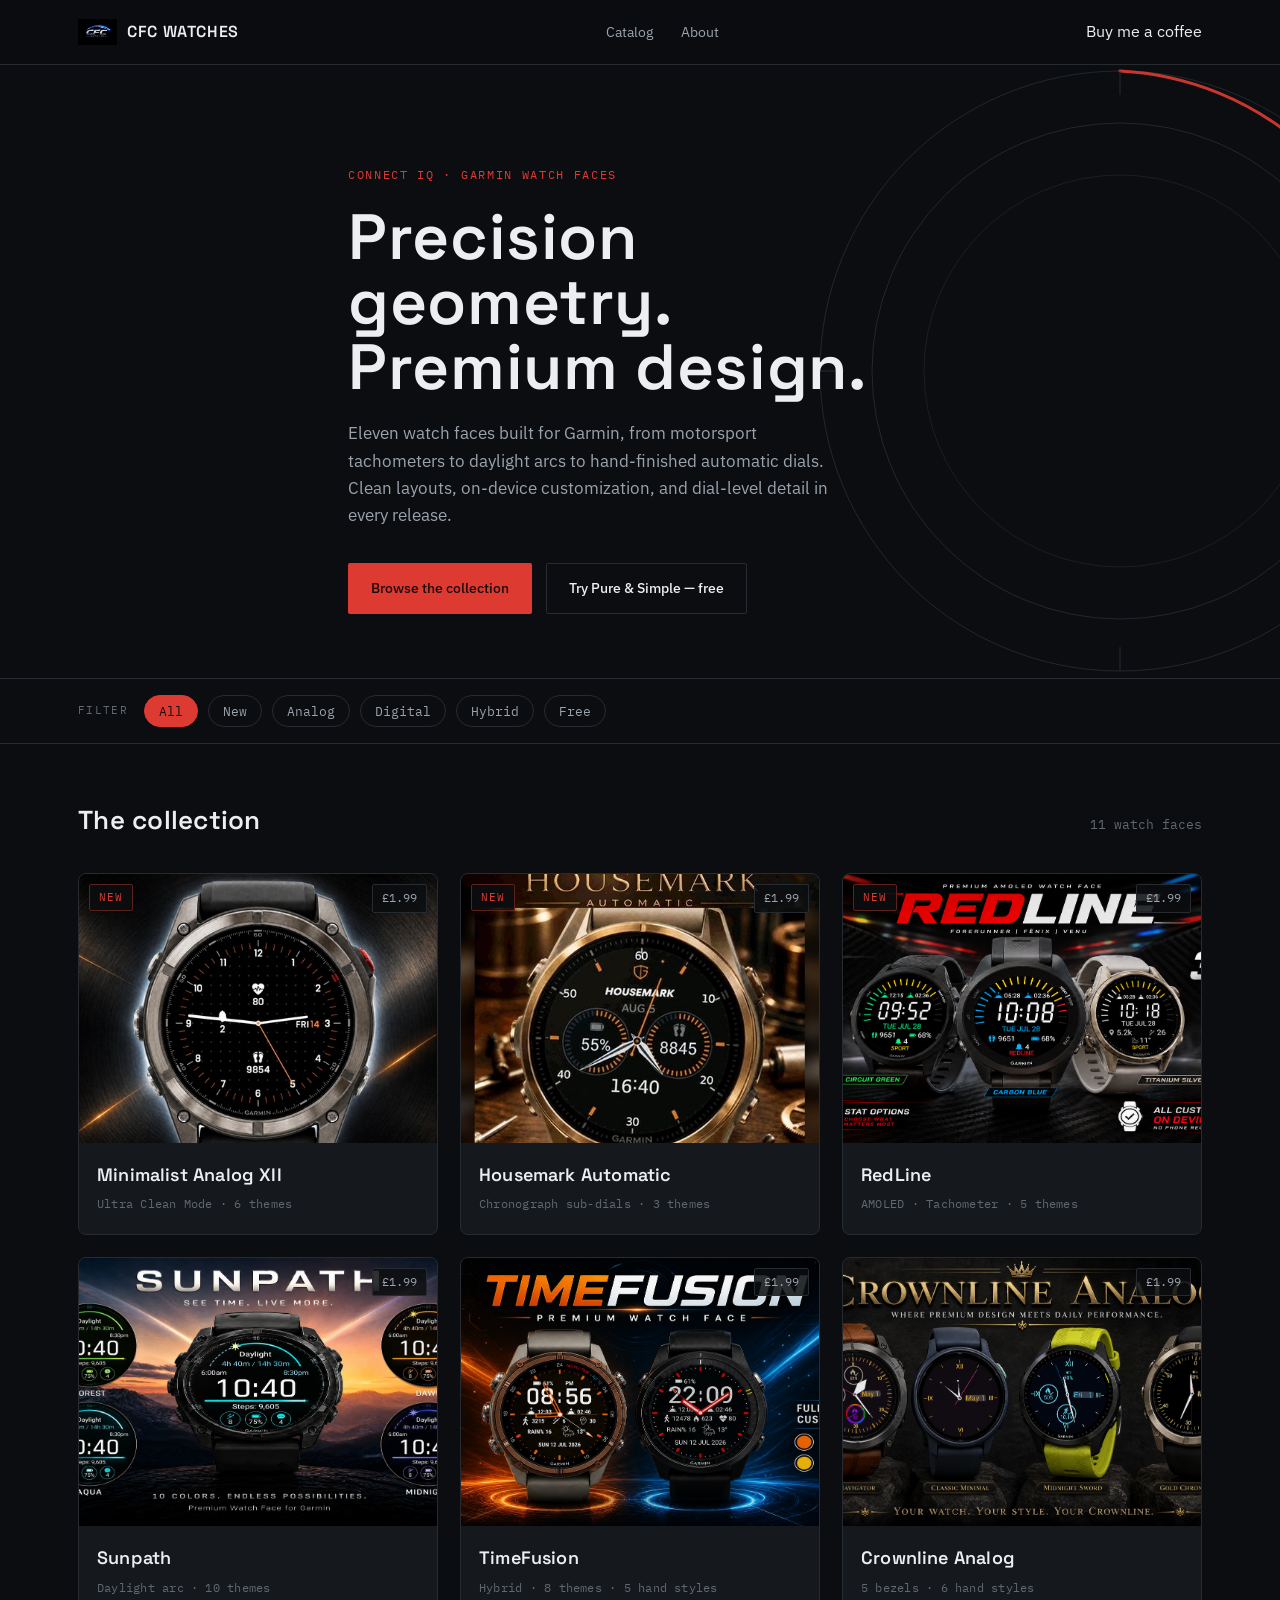
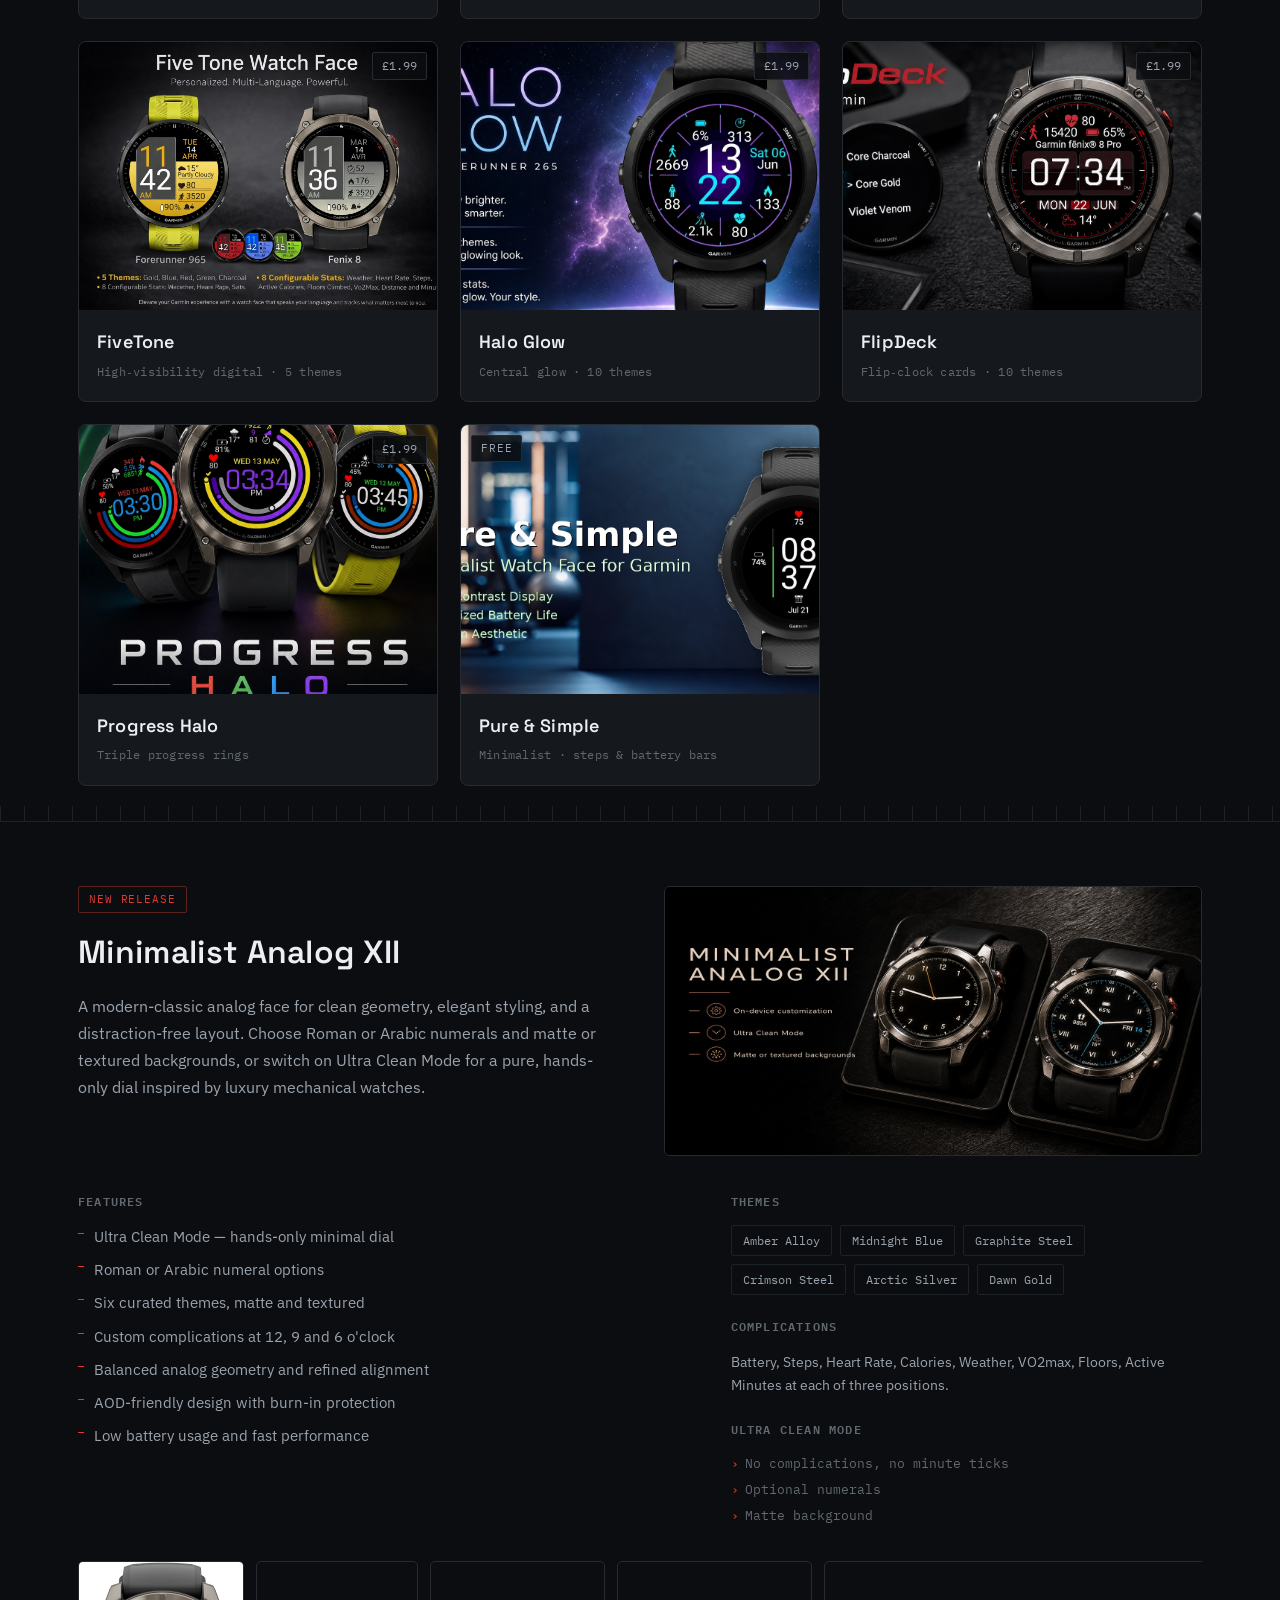
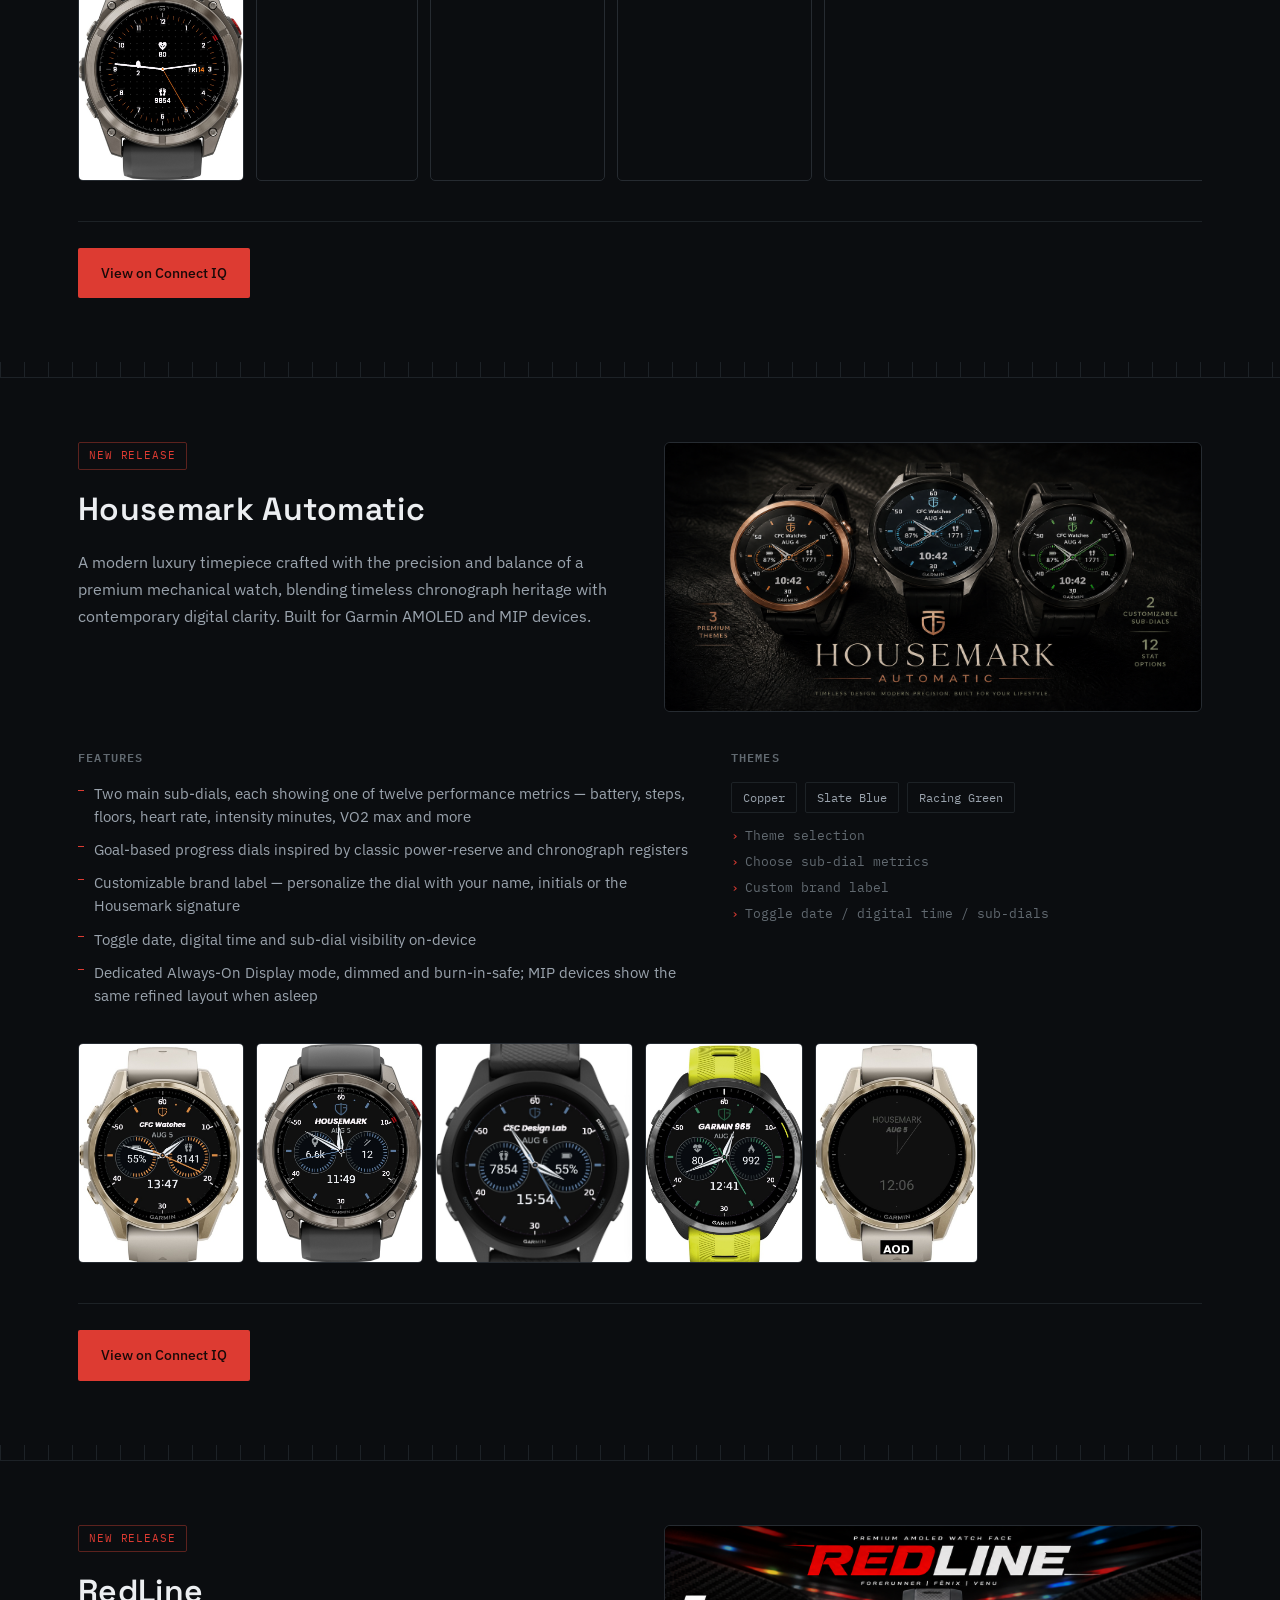
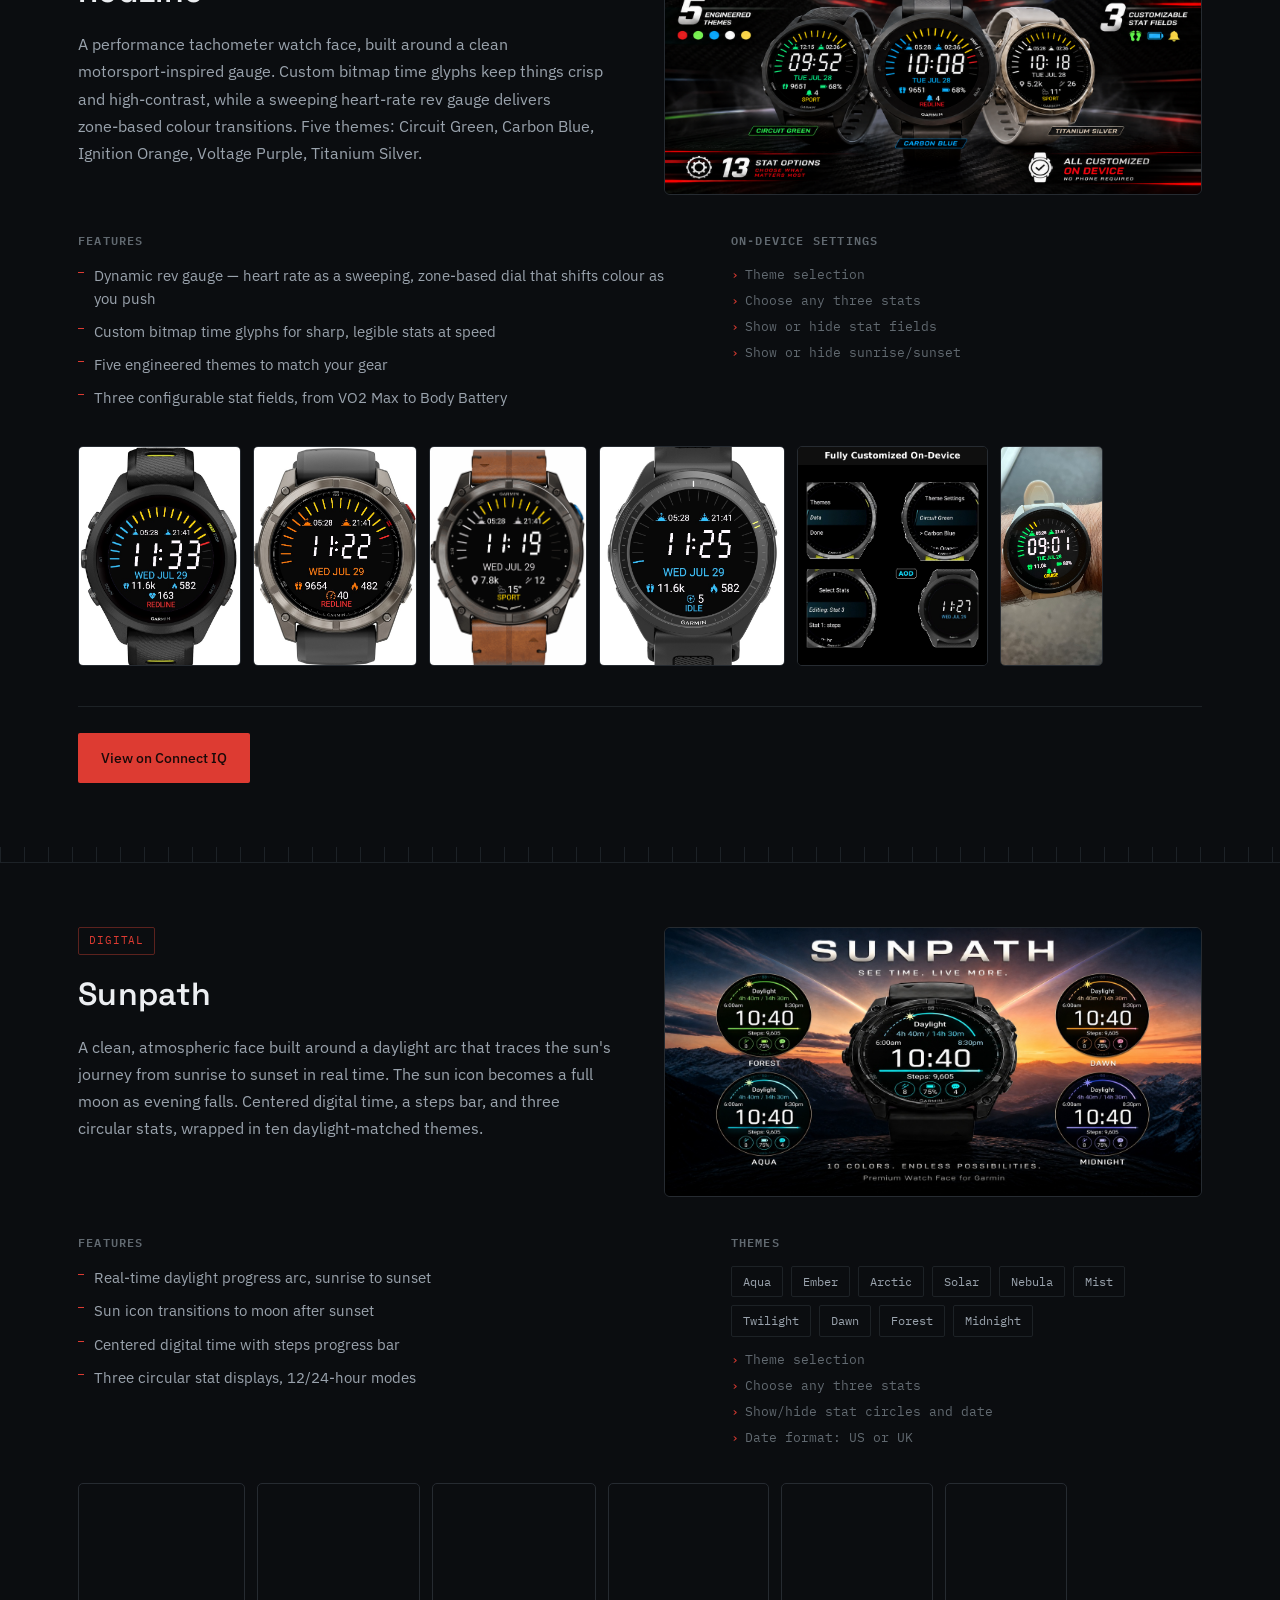
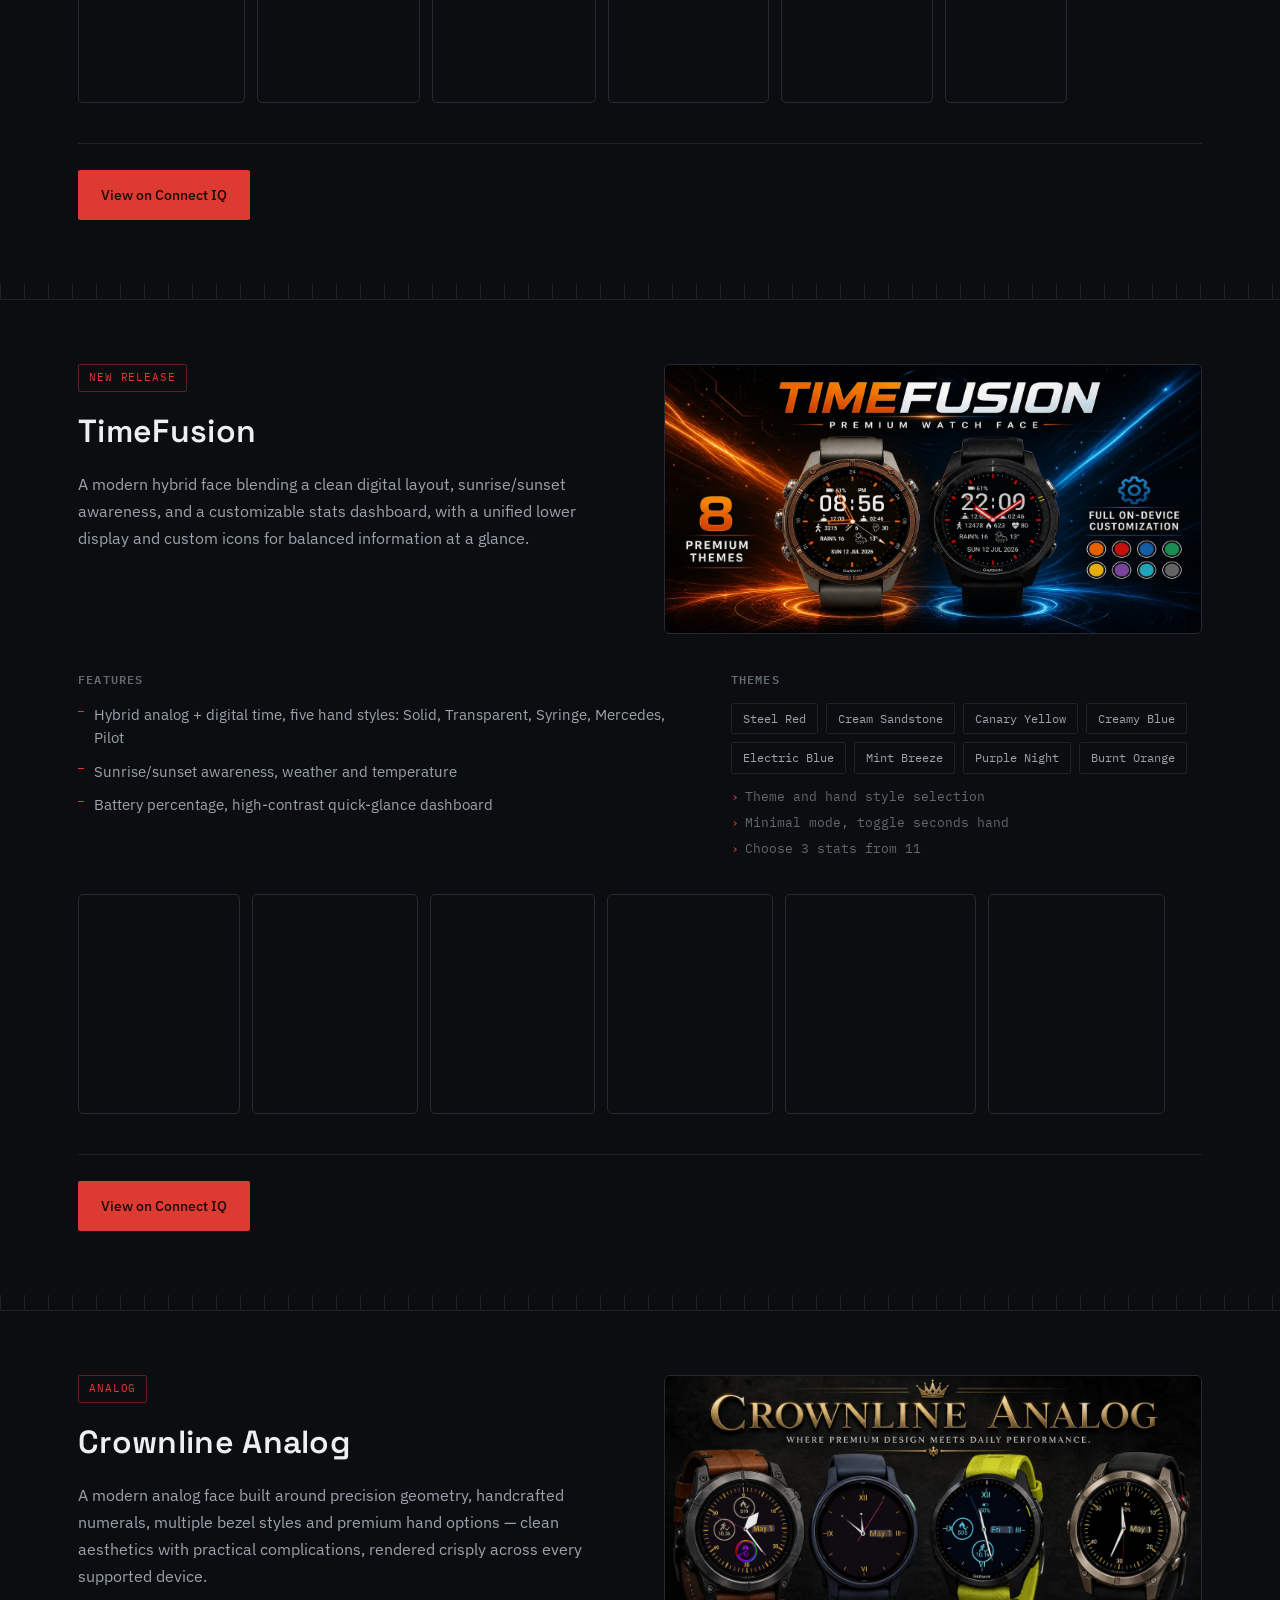
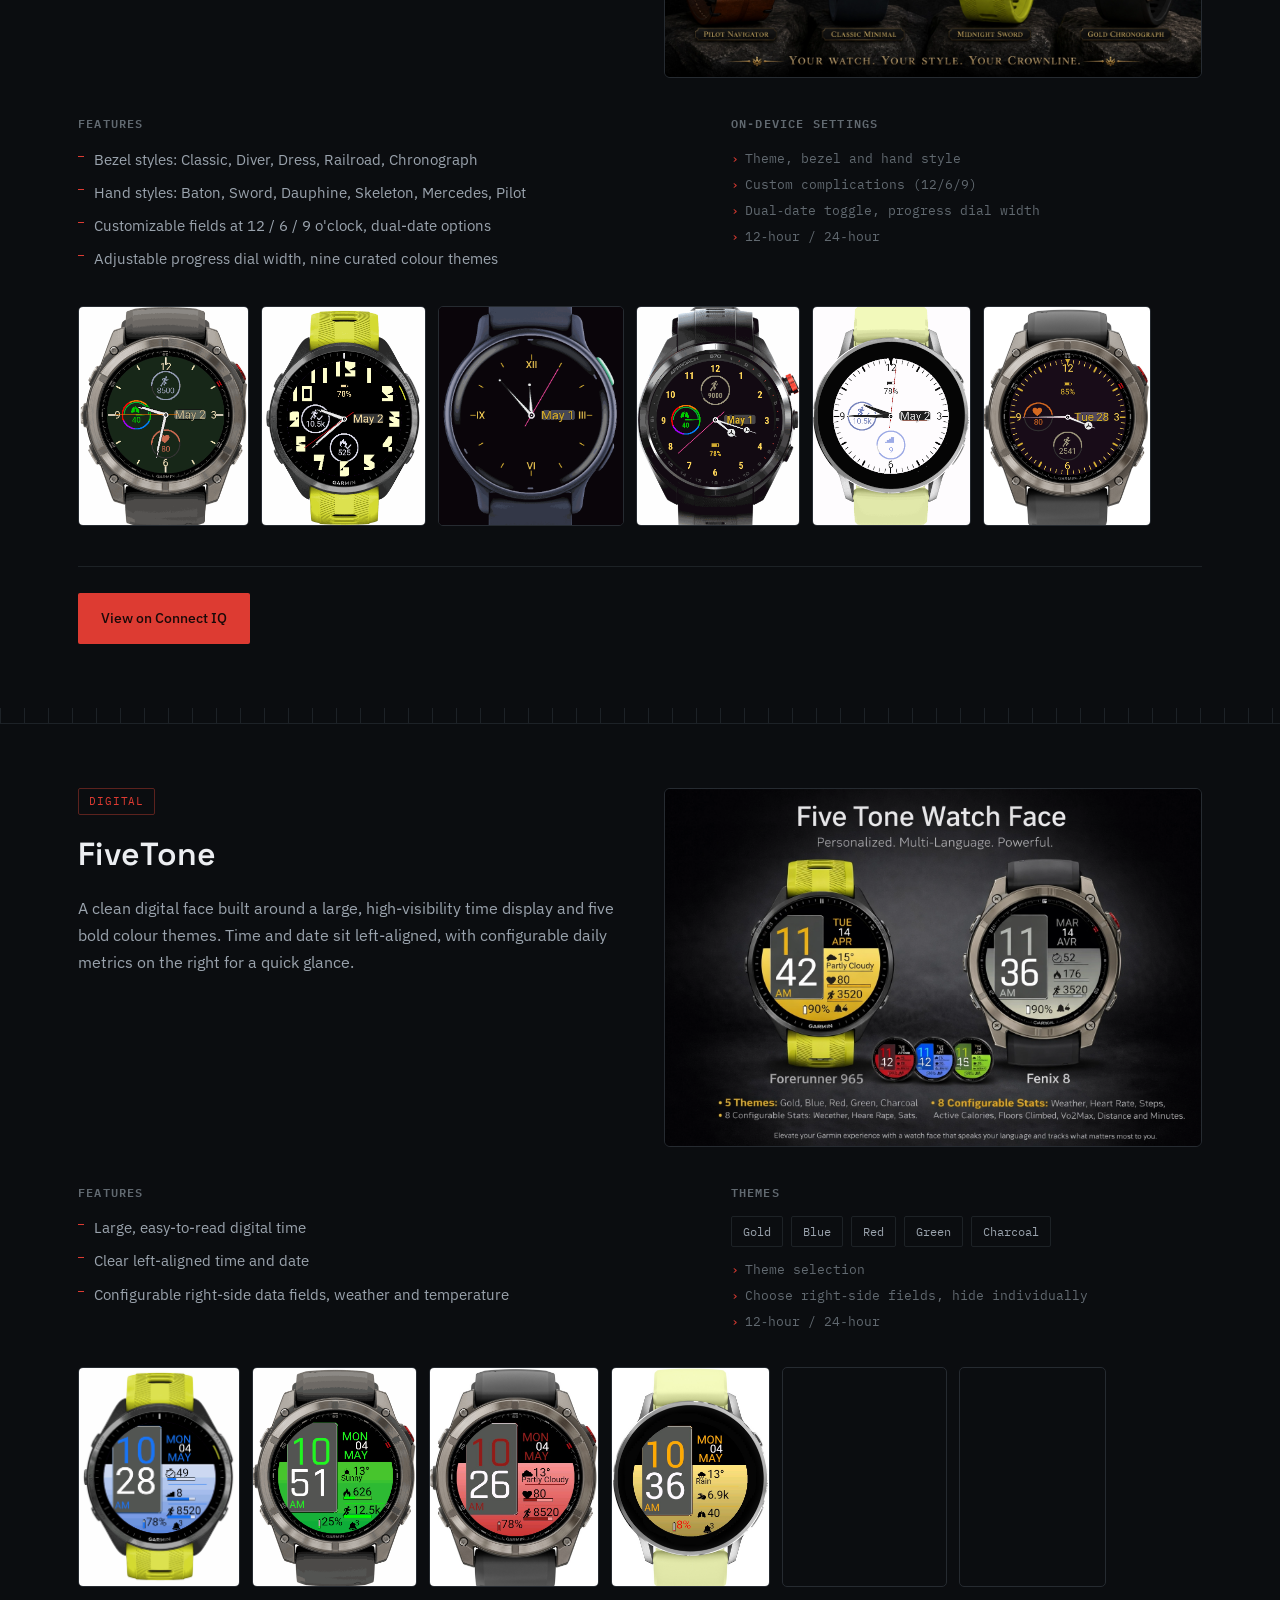
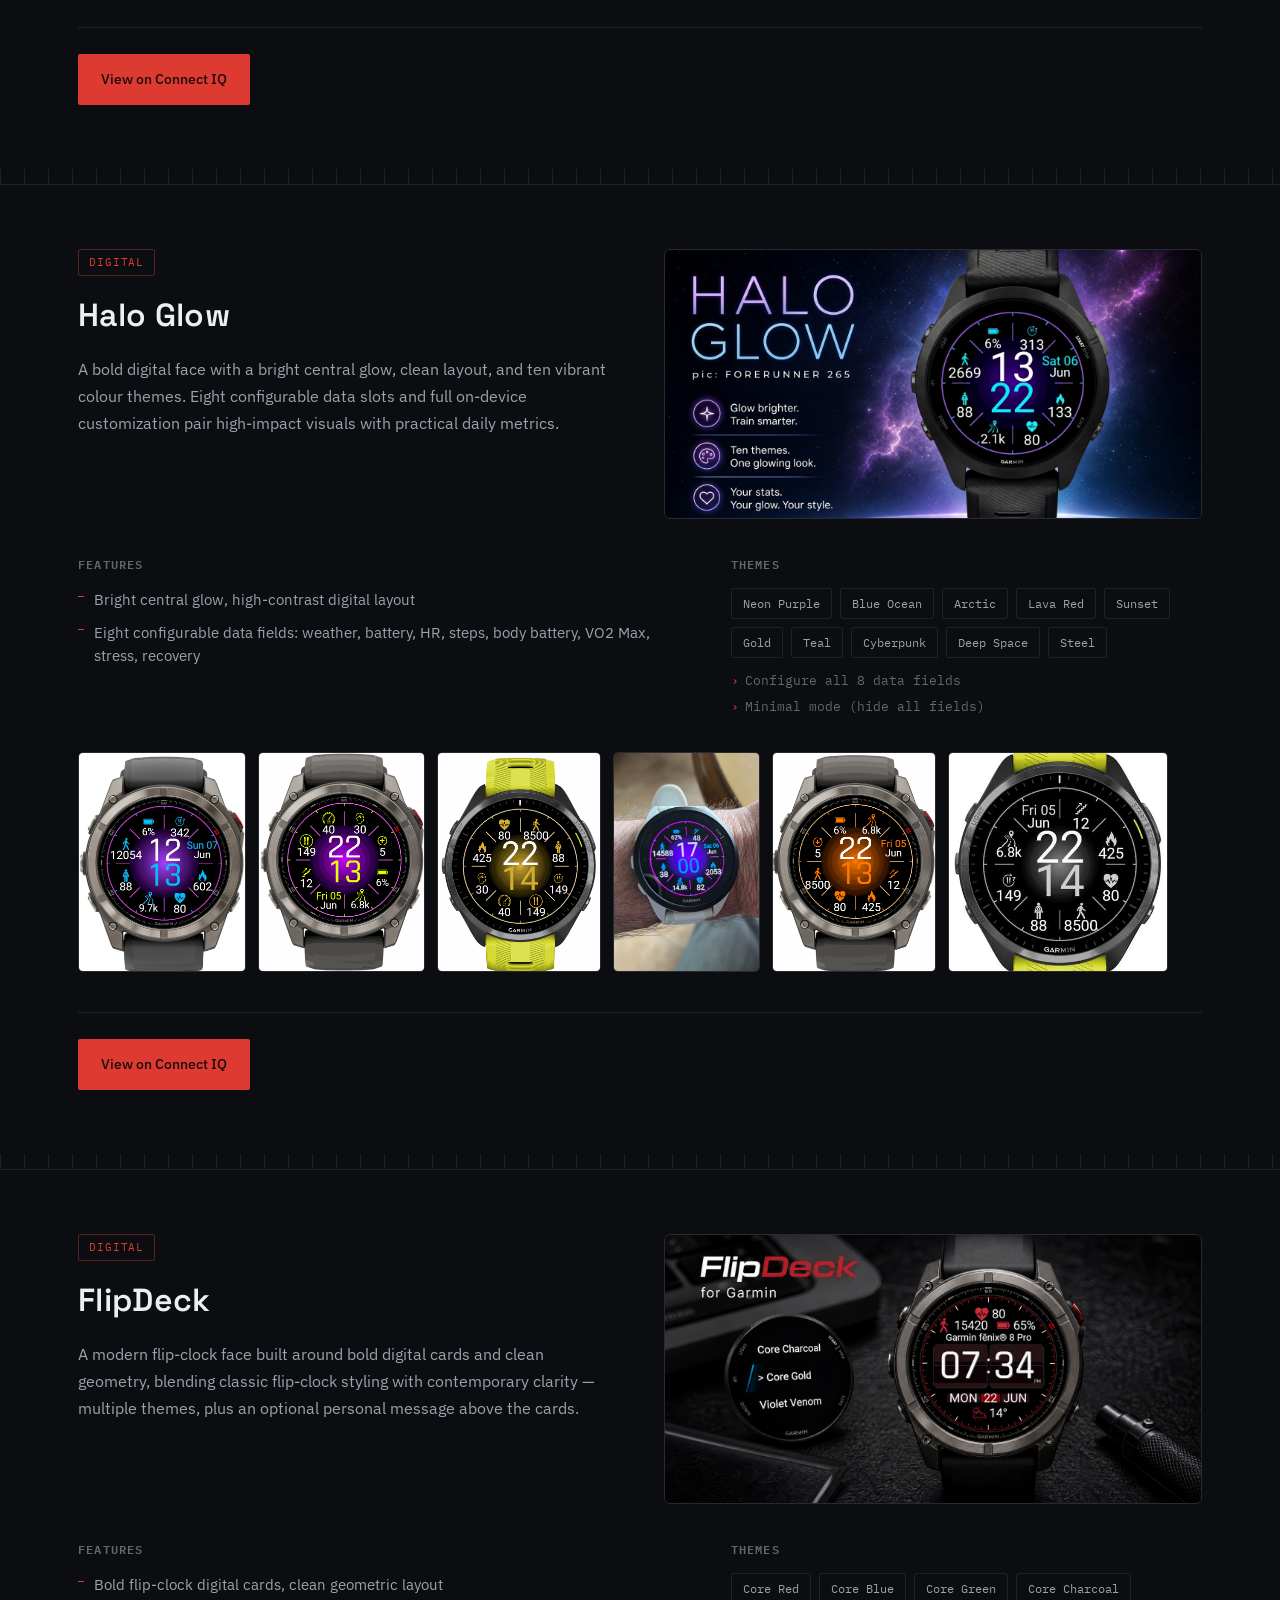
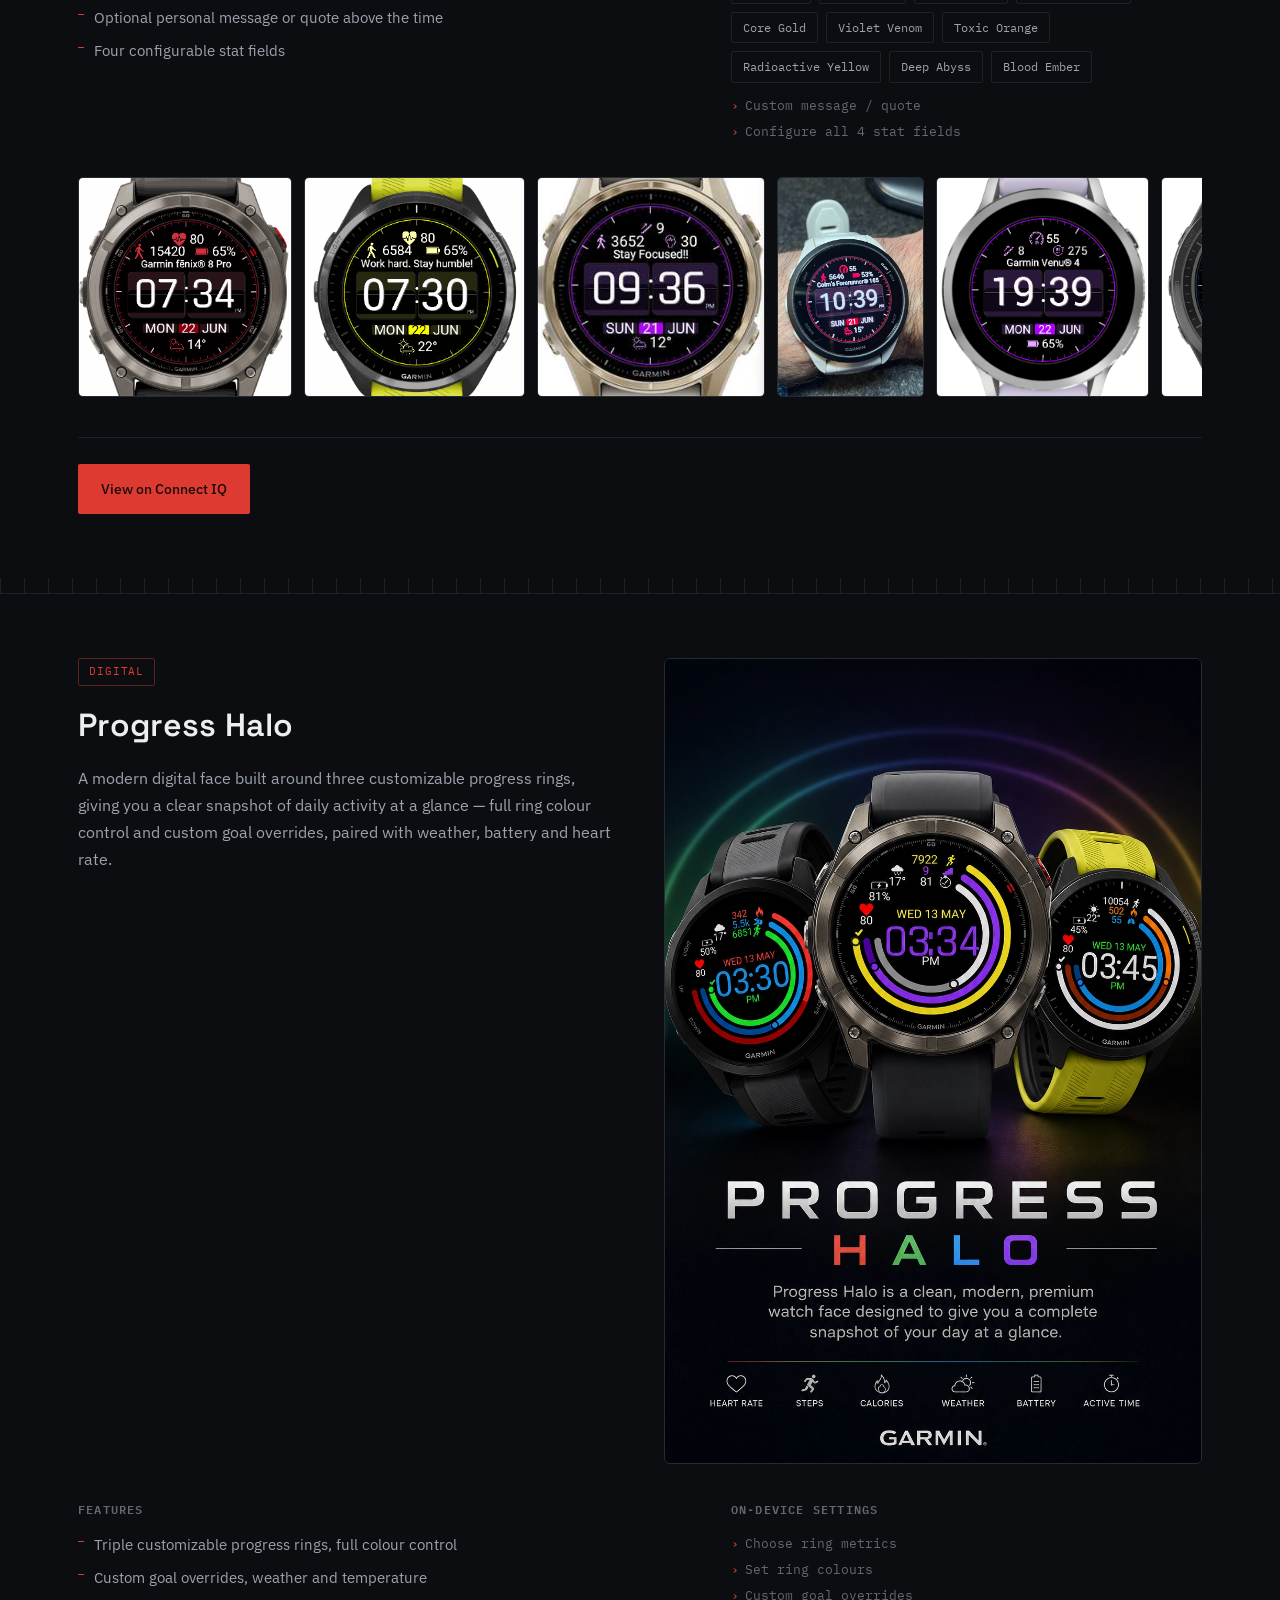
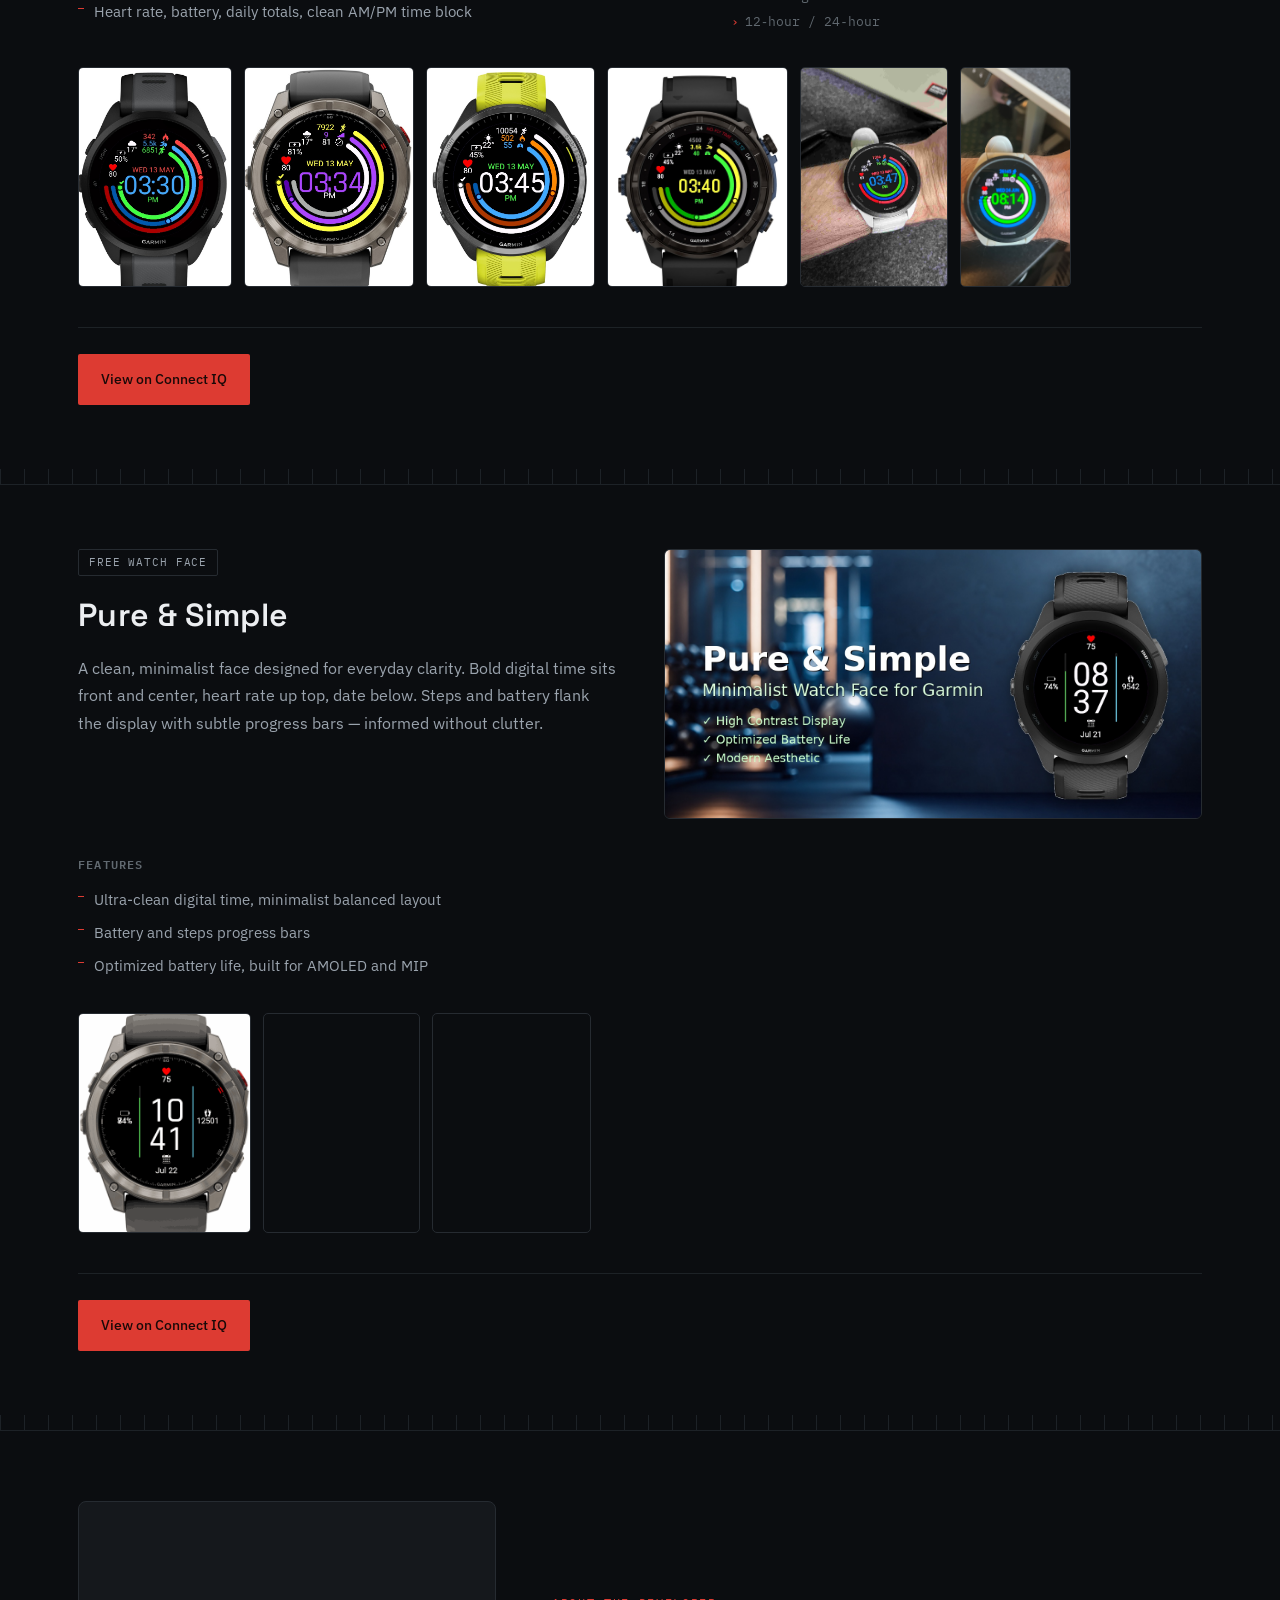
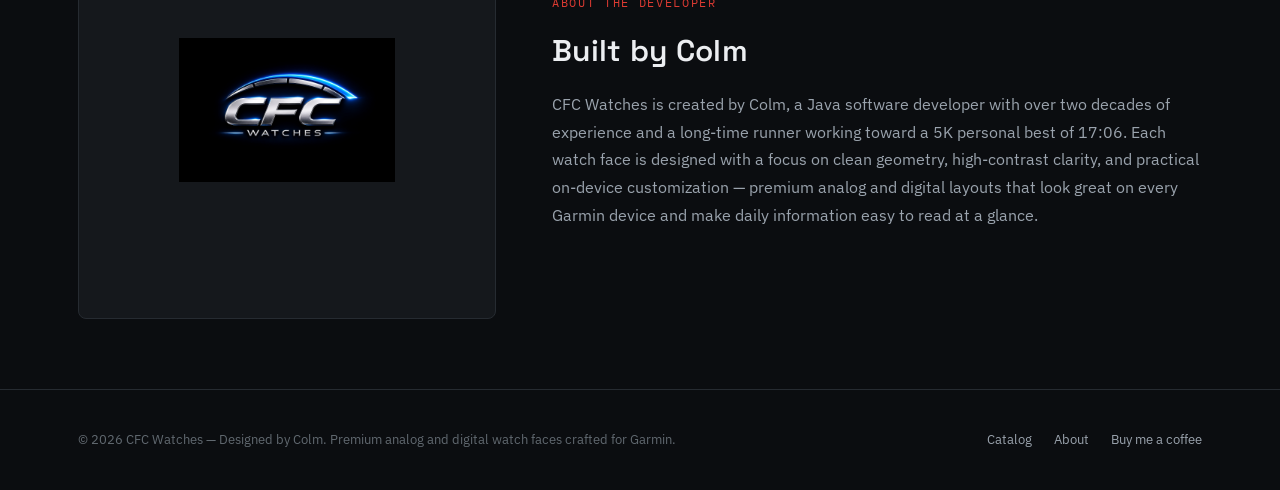
==== commit a264d129: "update coffe link on mobile again" ====
--- a/index.html
+++ b/index.html
@@ -380,6 +380,12 @@
     white-space:nowrap;
   }
 }
+.coffee-link .short{ display:none; }
+
+@media (max-width:860px){
+  .coffee-link .full{ display:none; }
+  .coffee-link .short{ display:inline; }
+}
 </style>
 </head>
 <body>
@@ -394,7 +400,10 @@
       <a href="#catalog">Catalog</a>
       <a href="#about">About</a>
     </nav>
-    <a class="nav-cta" href="https://buymeacoffee.com/cfcwatches">Buy me a coffee</a>
+    <a href="https://buymeacoffee.com/cfcwatches" class="coffee-link">
+      <span class="full">Buy me a coffee</span>
+      <span class="short">☕ Coffee</span>
+    </a>
   </div>
 </header>
 
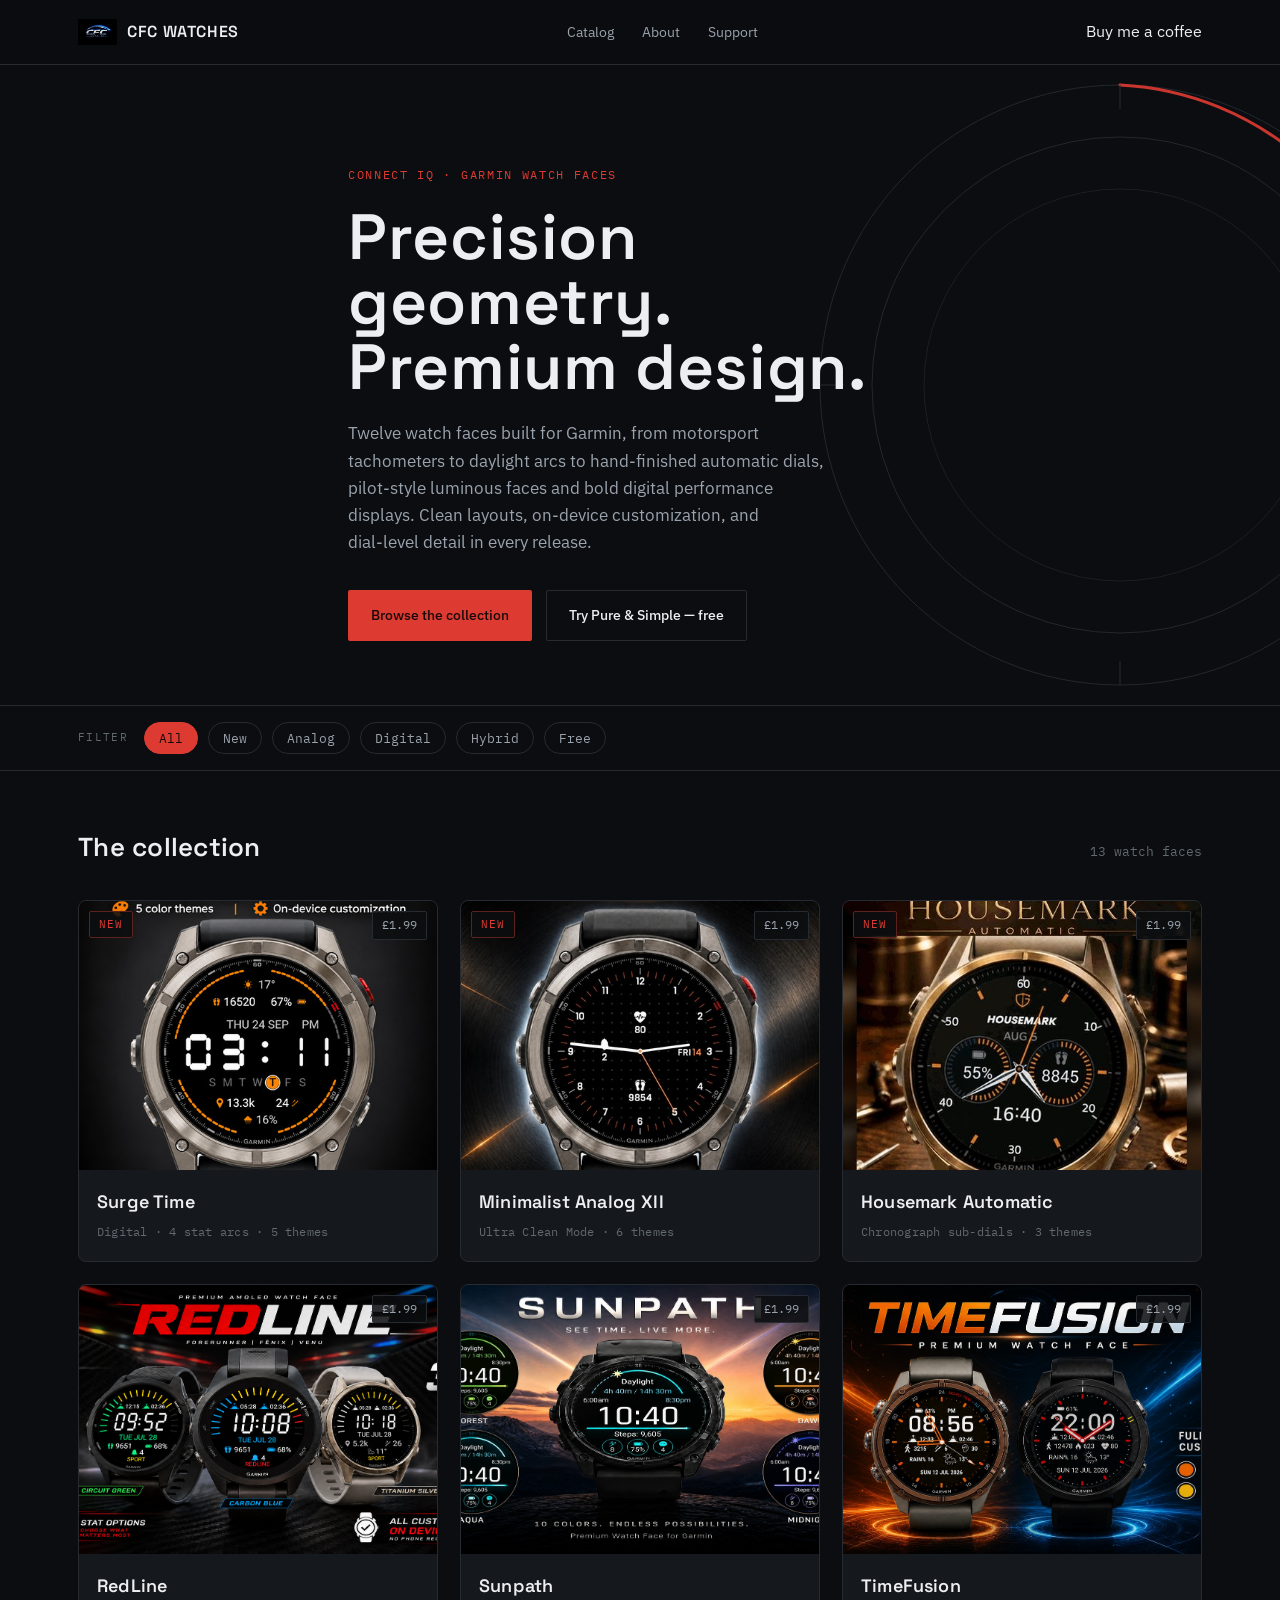
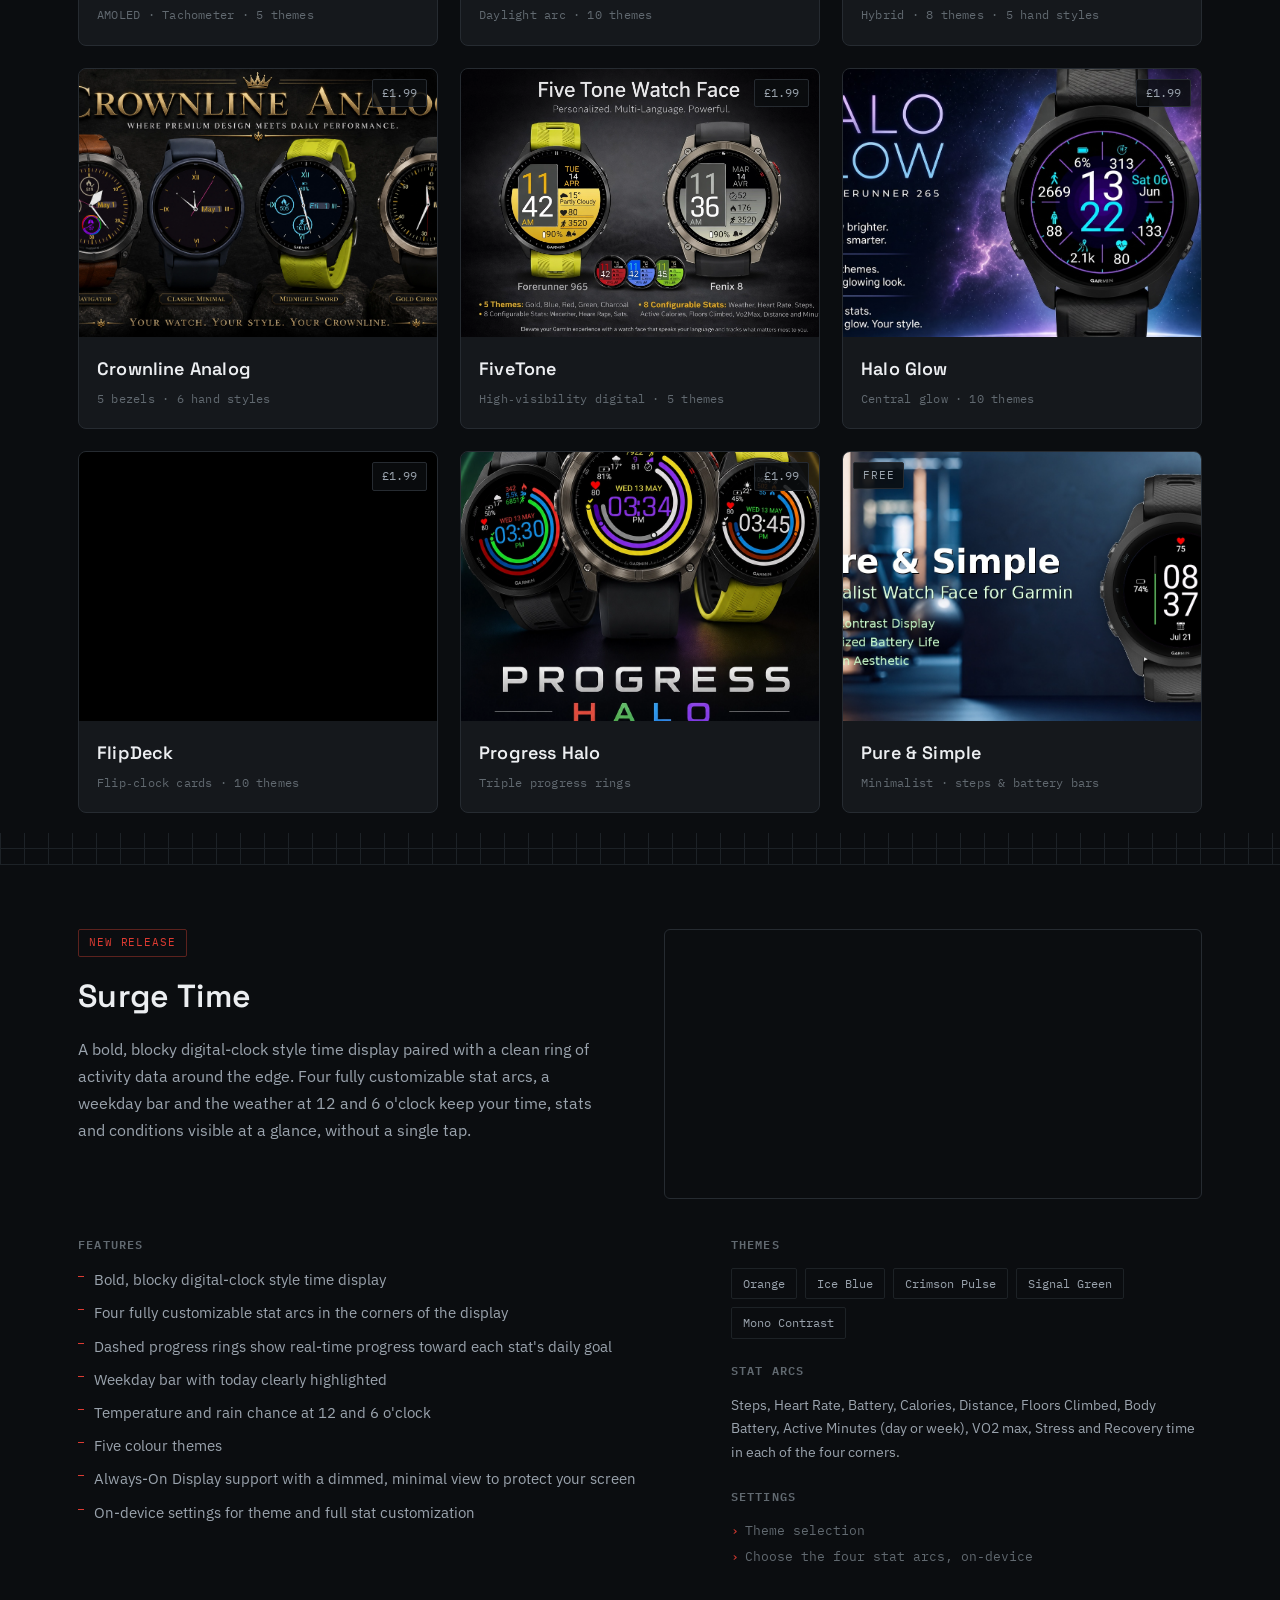
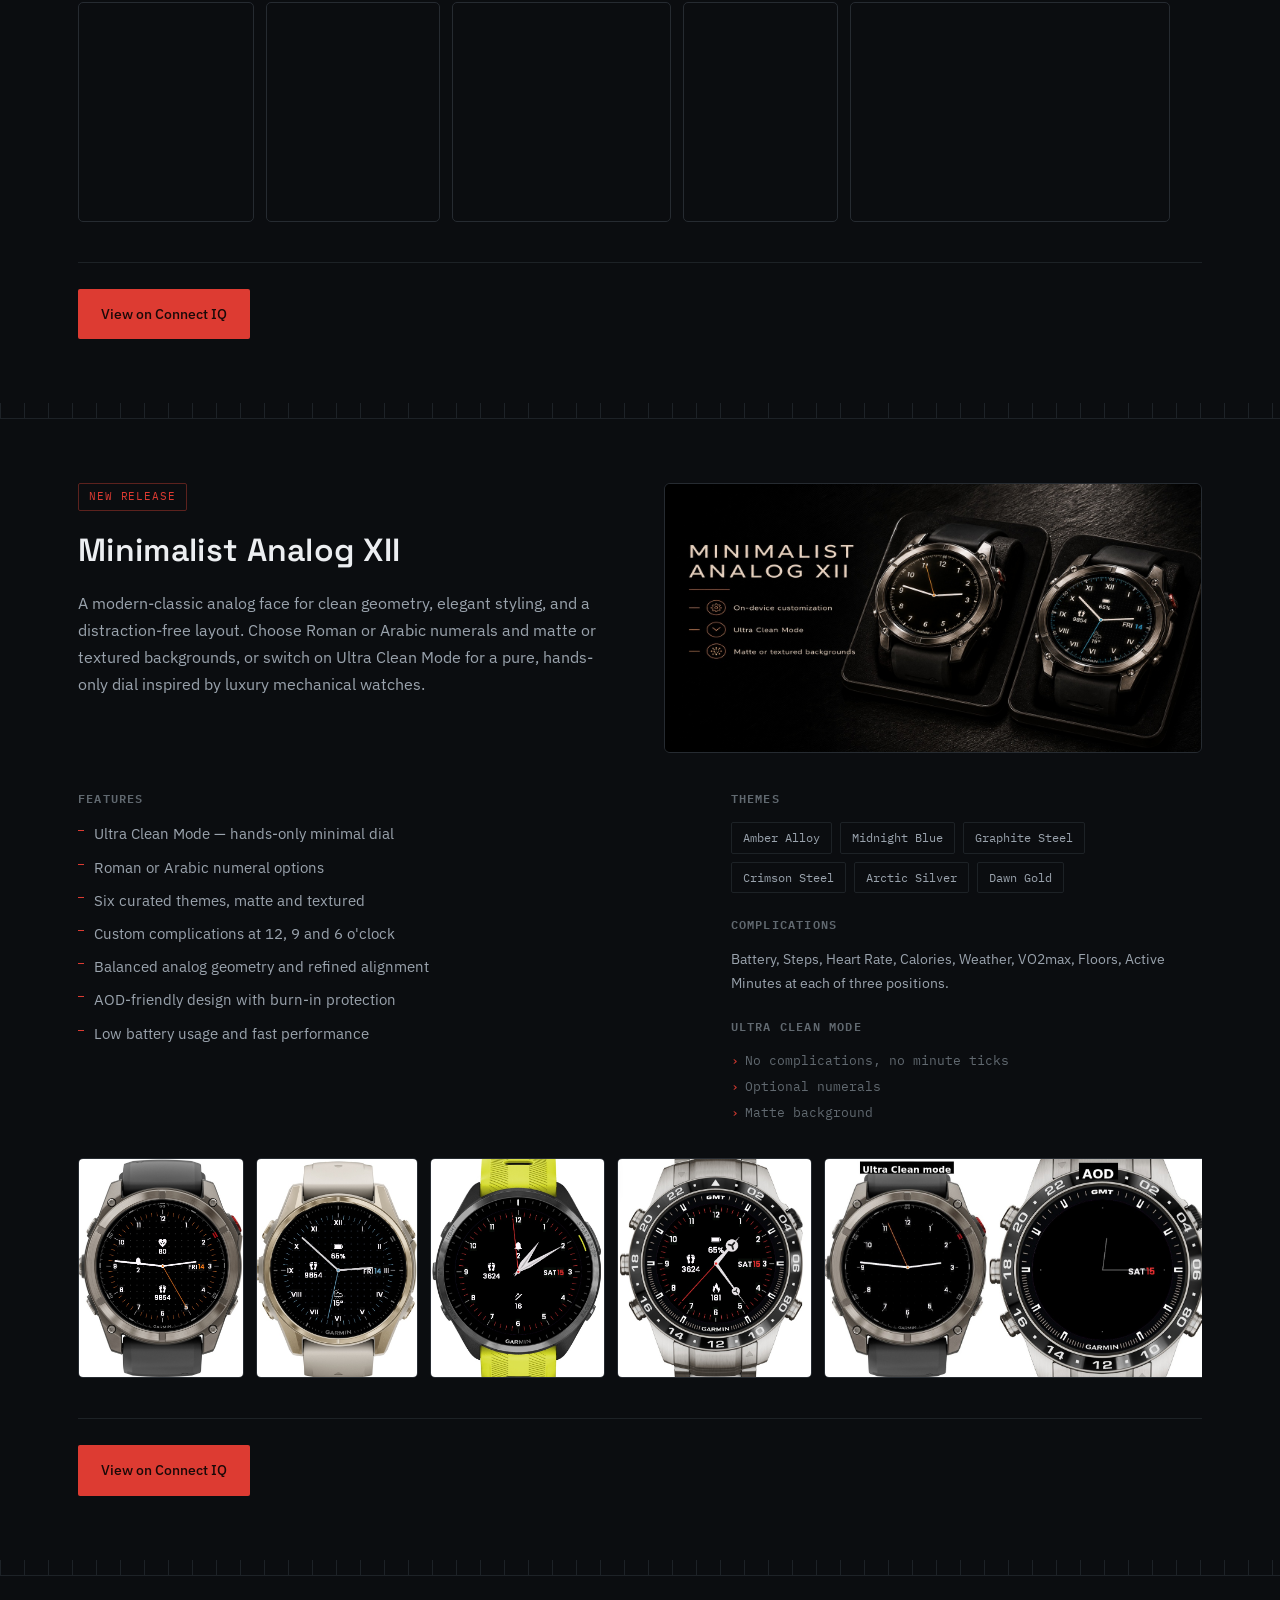
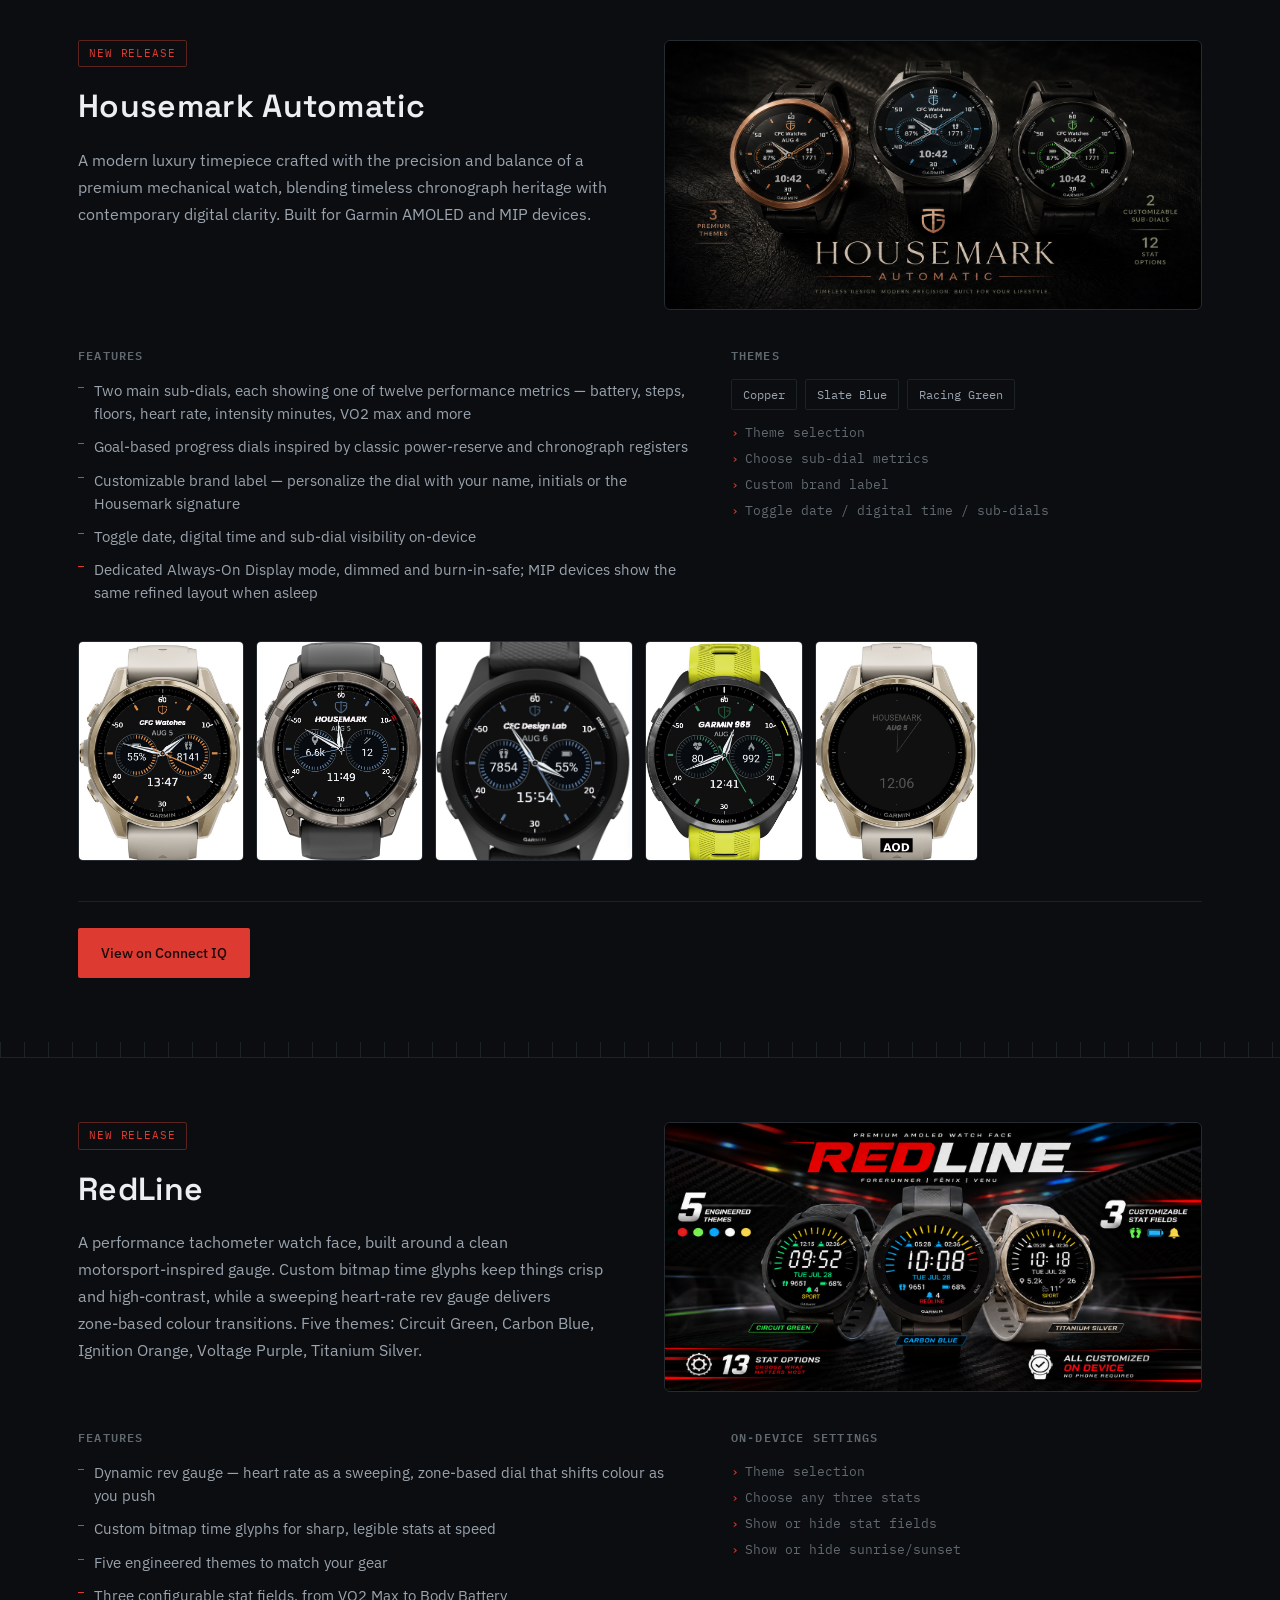
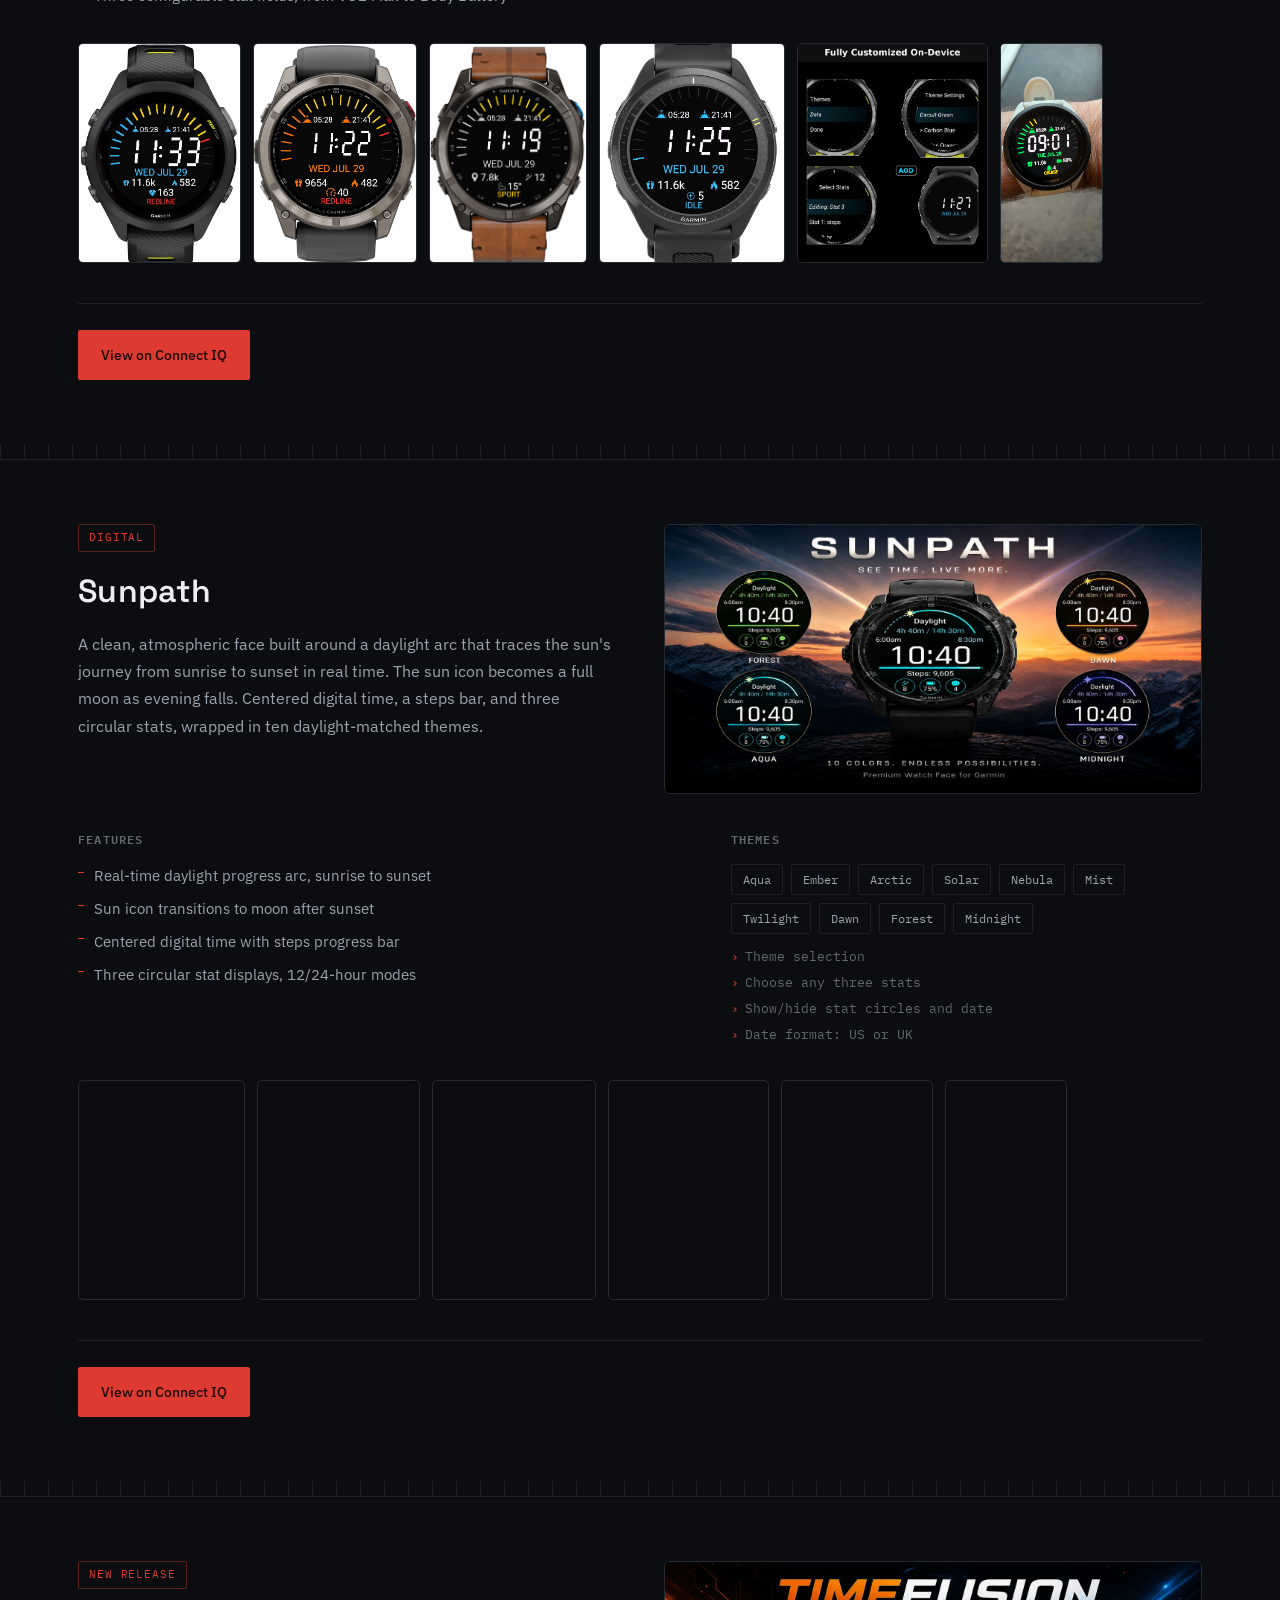
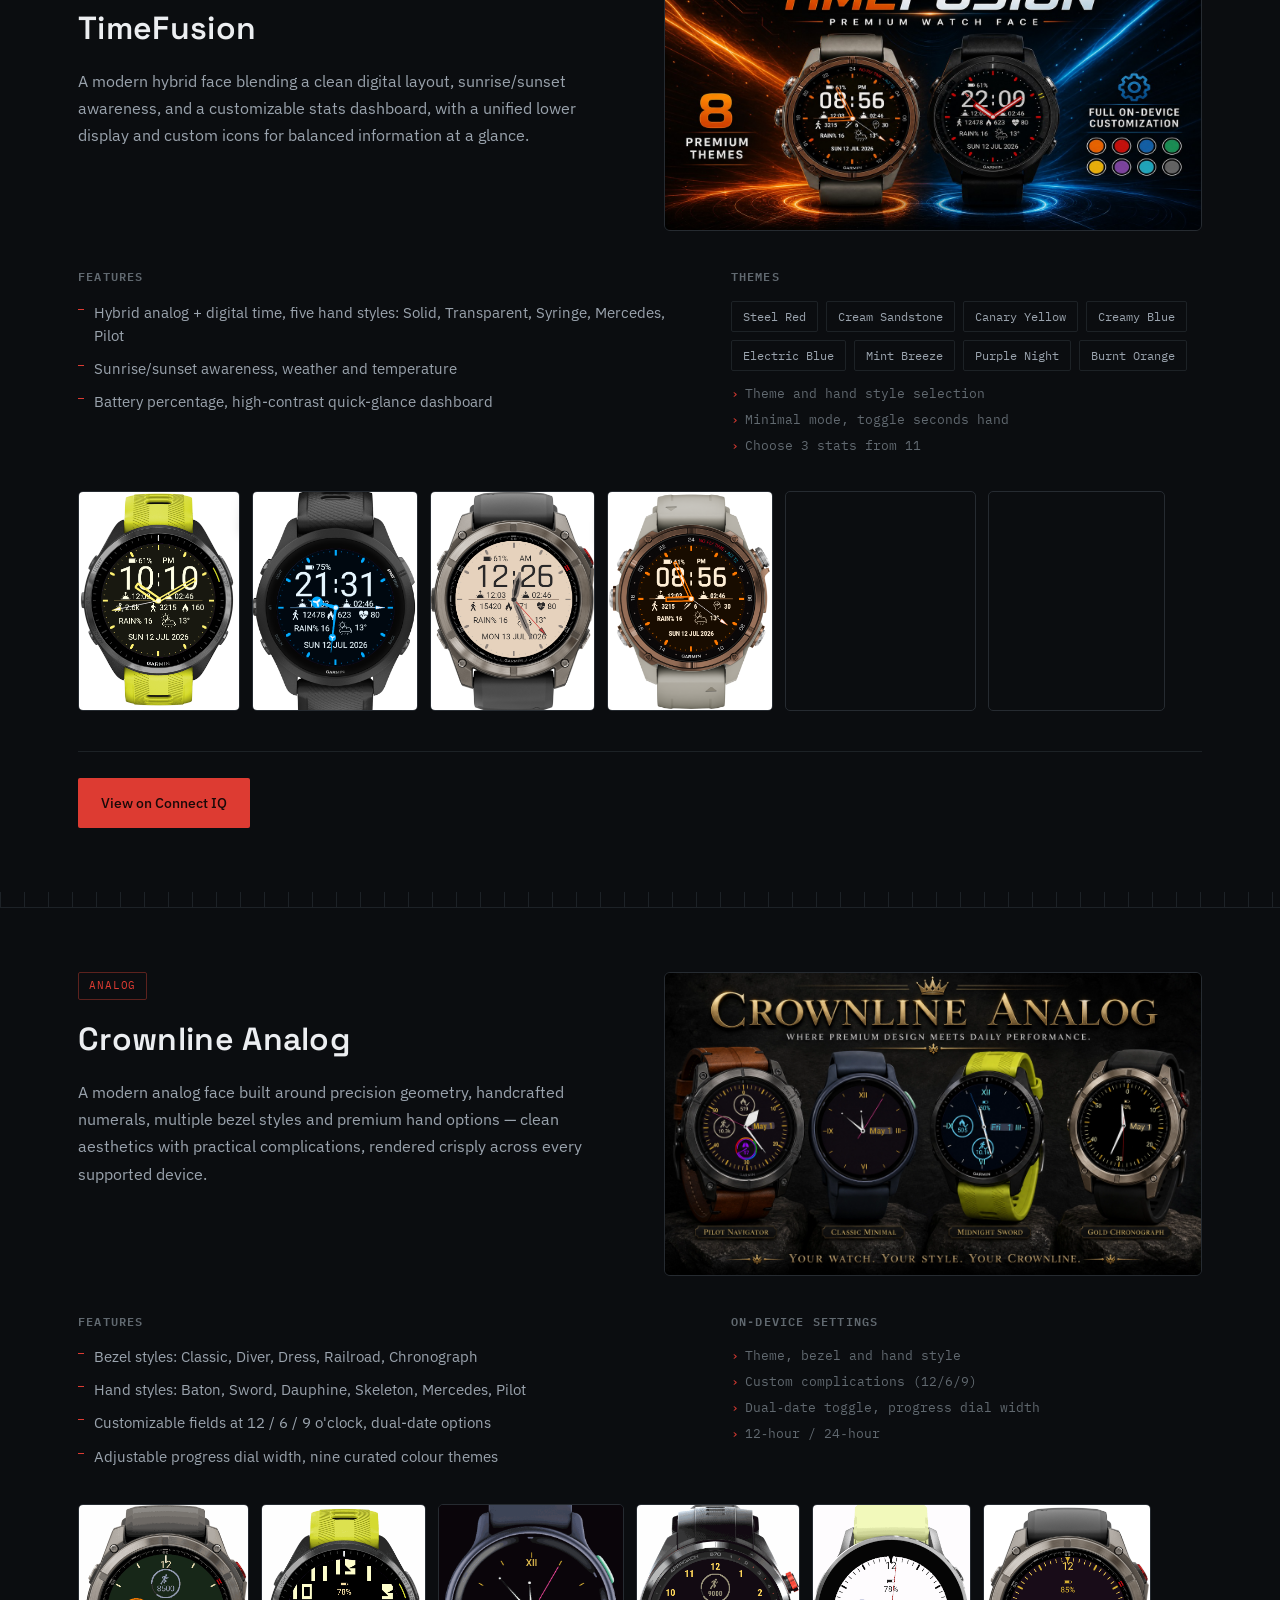
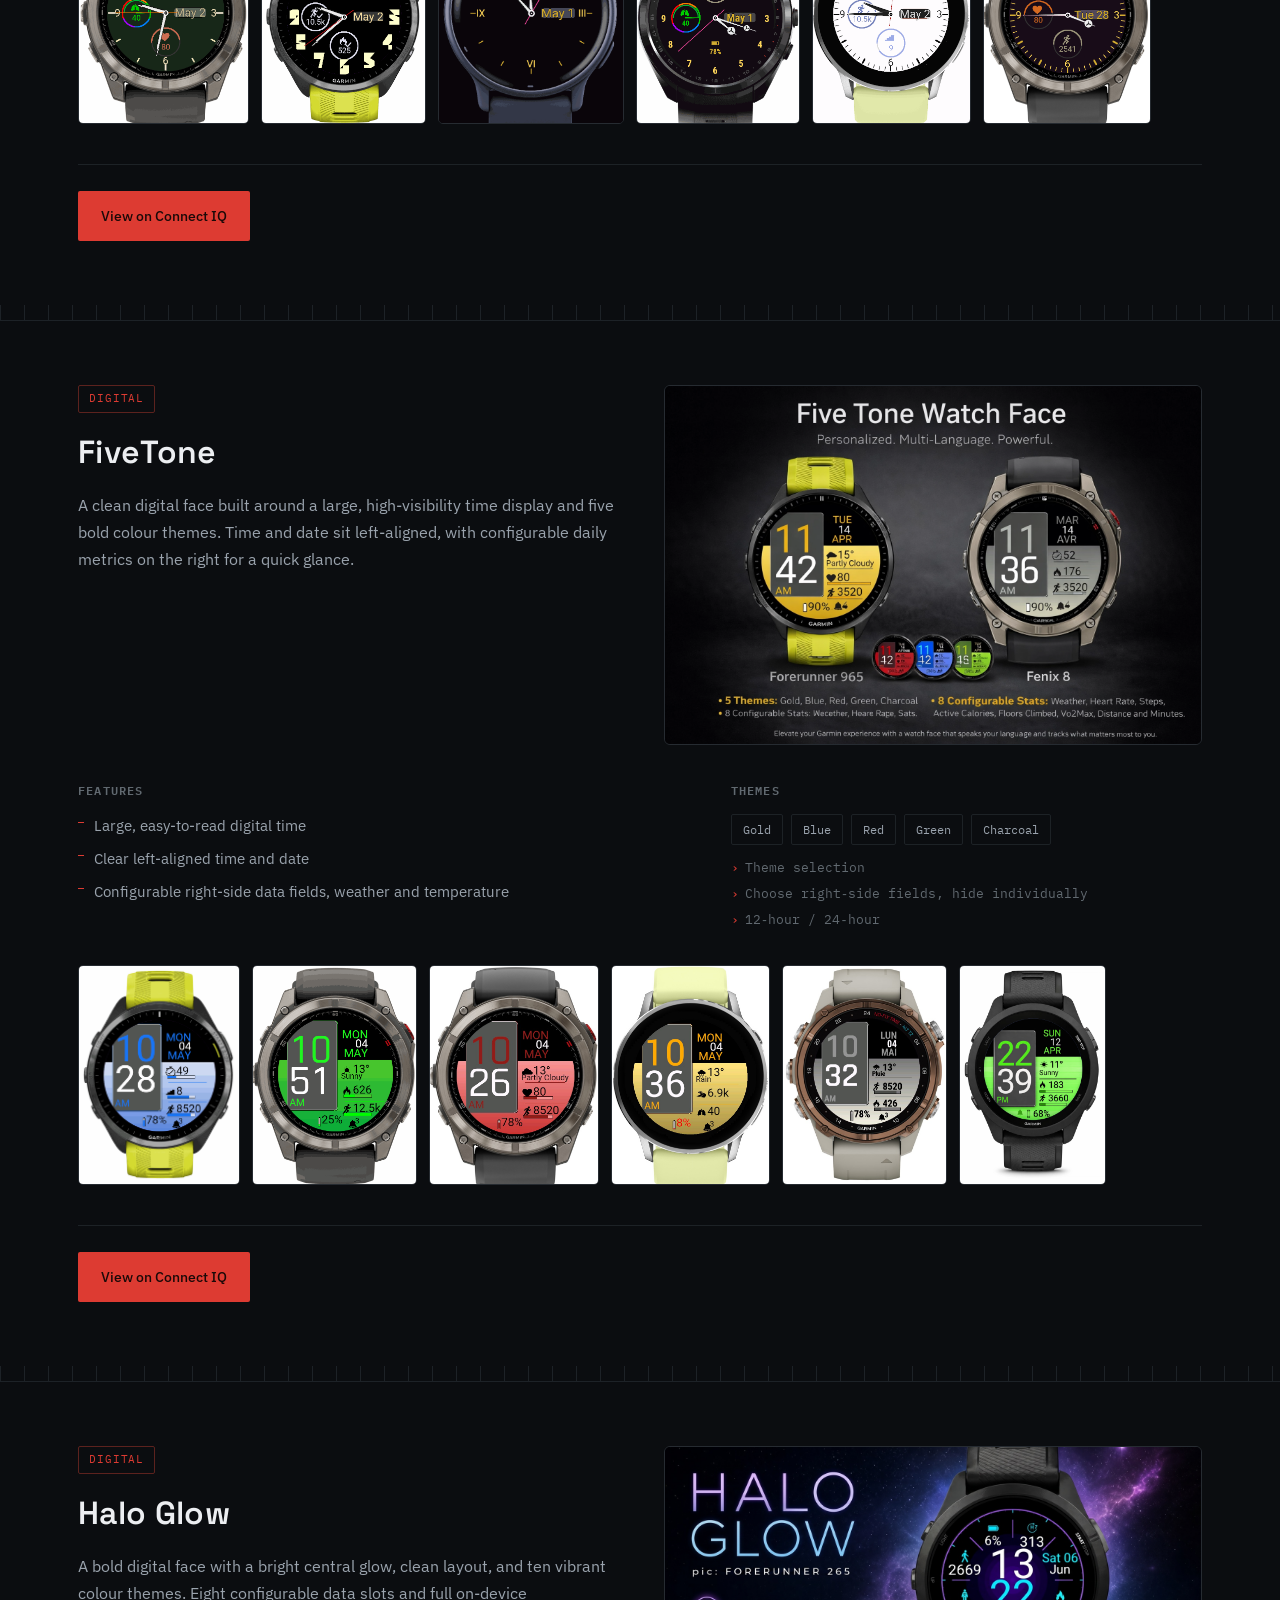
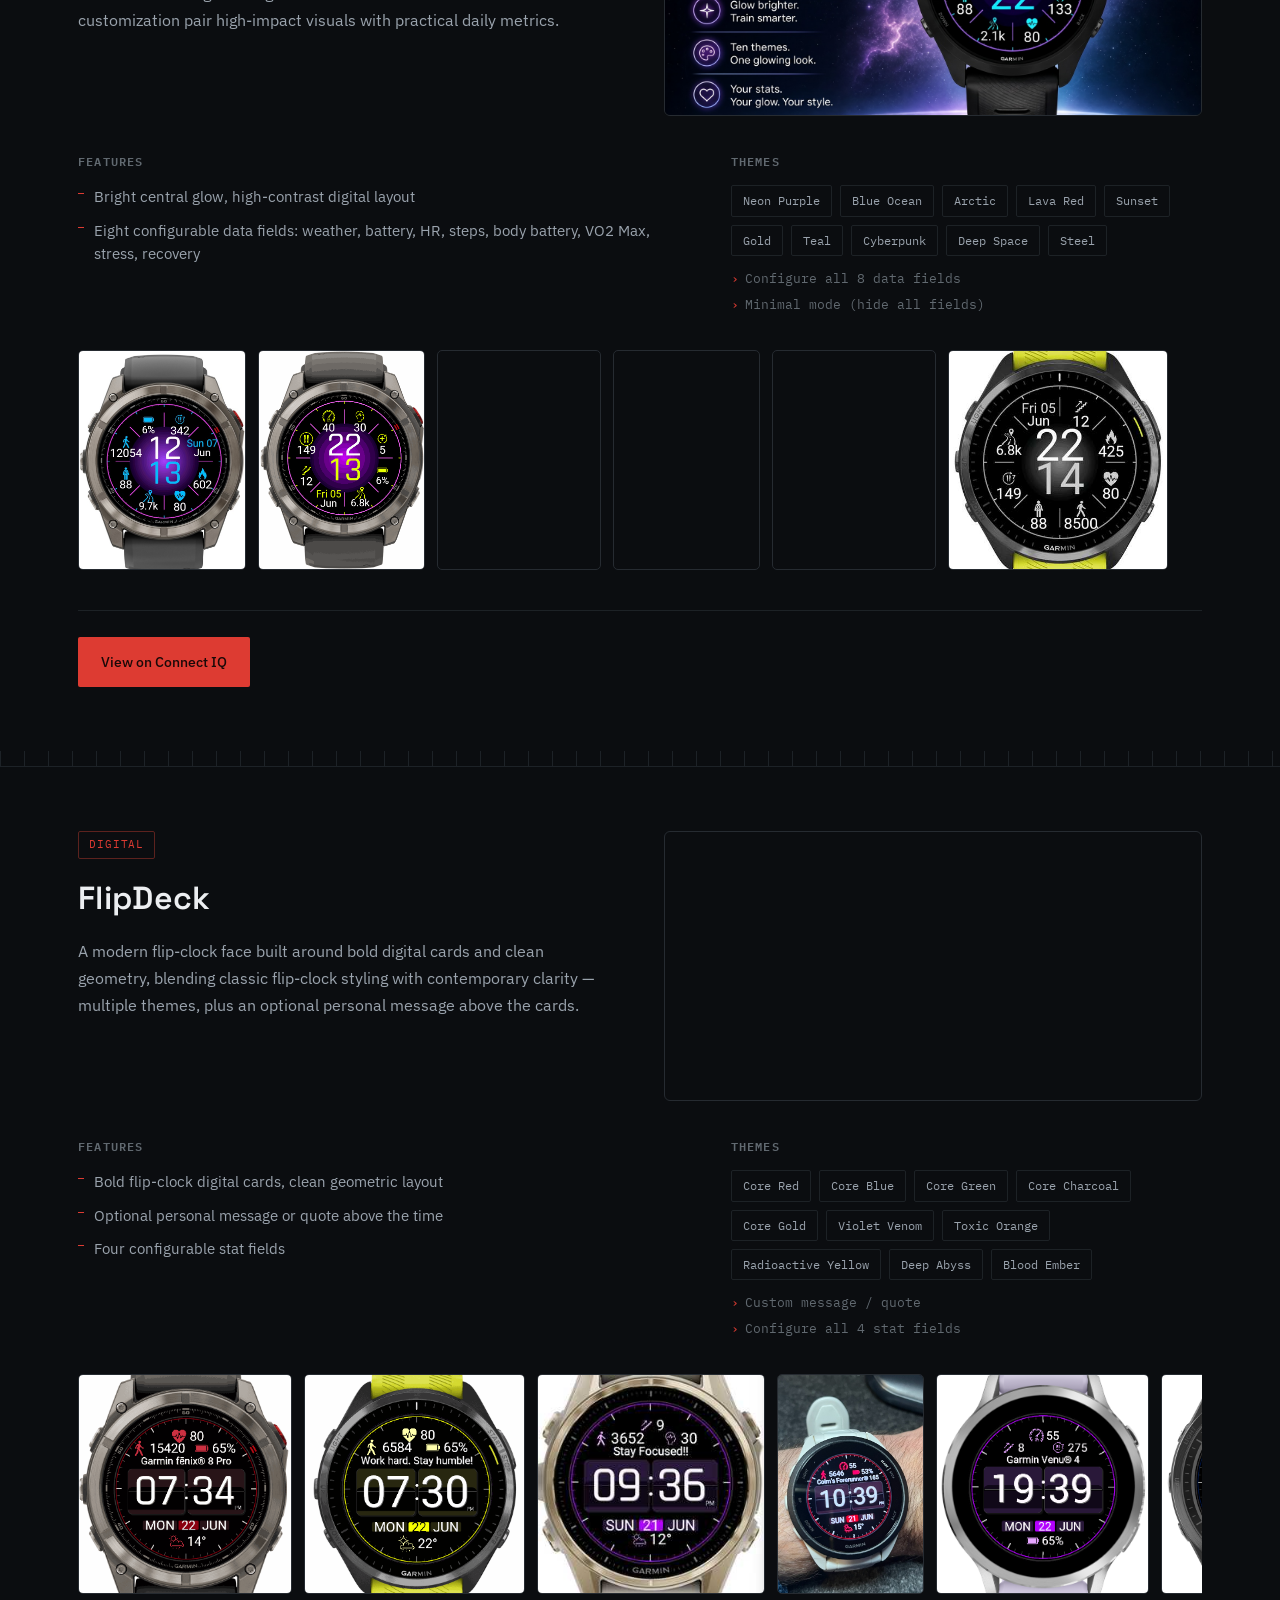
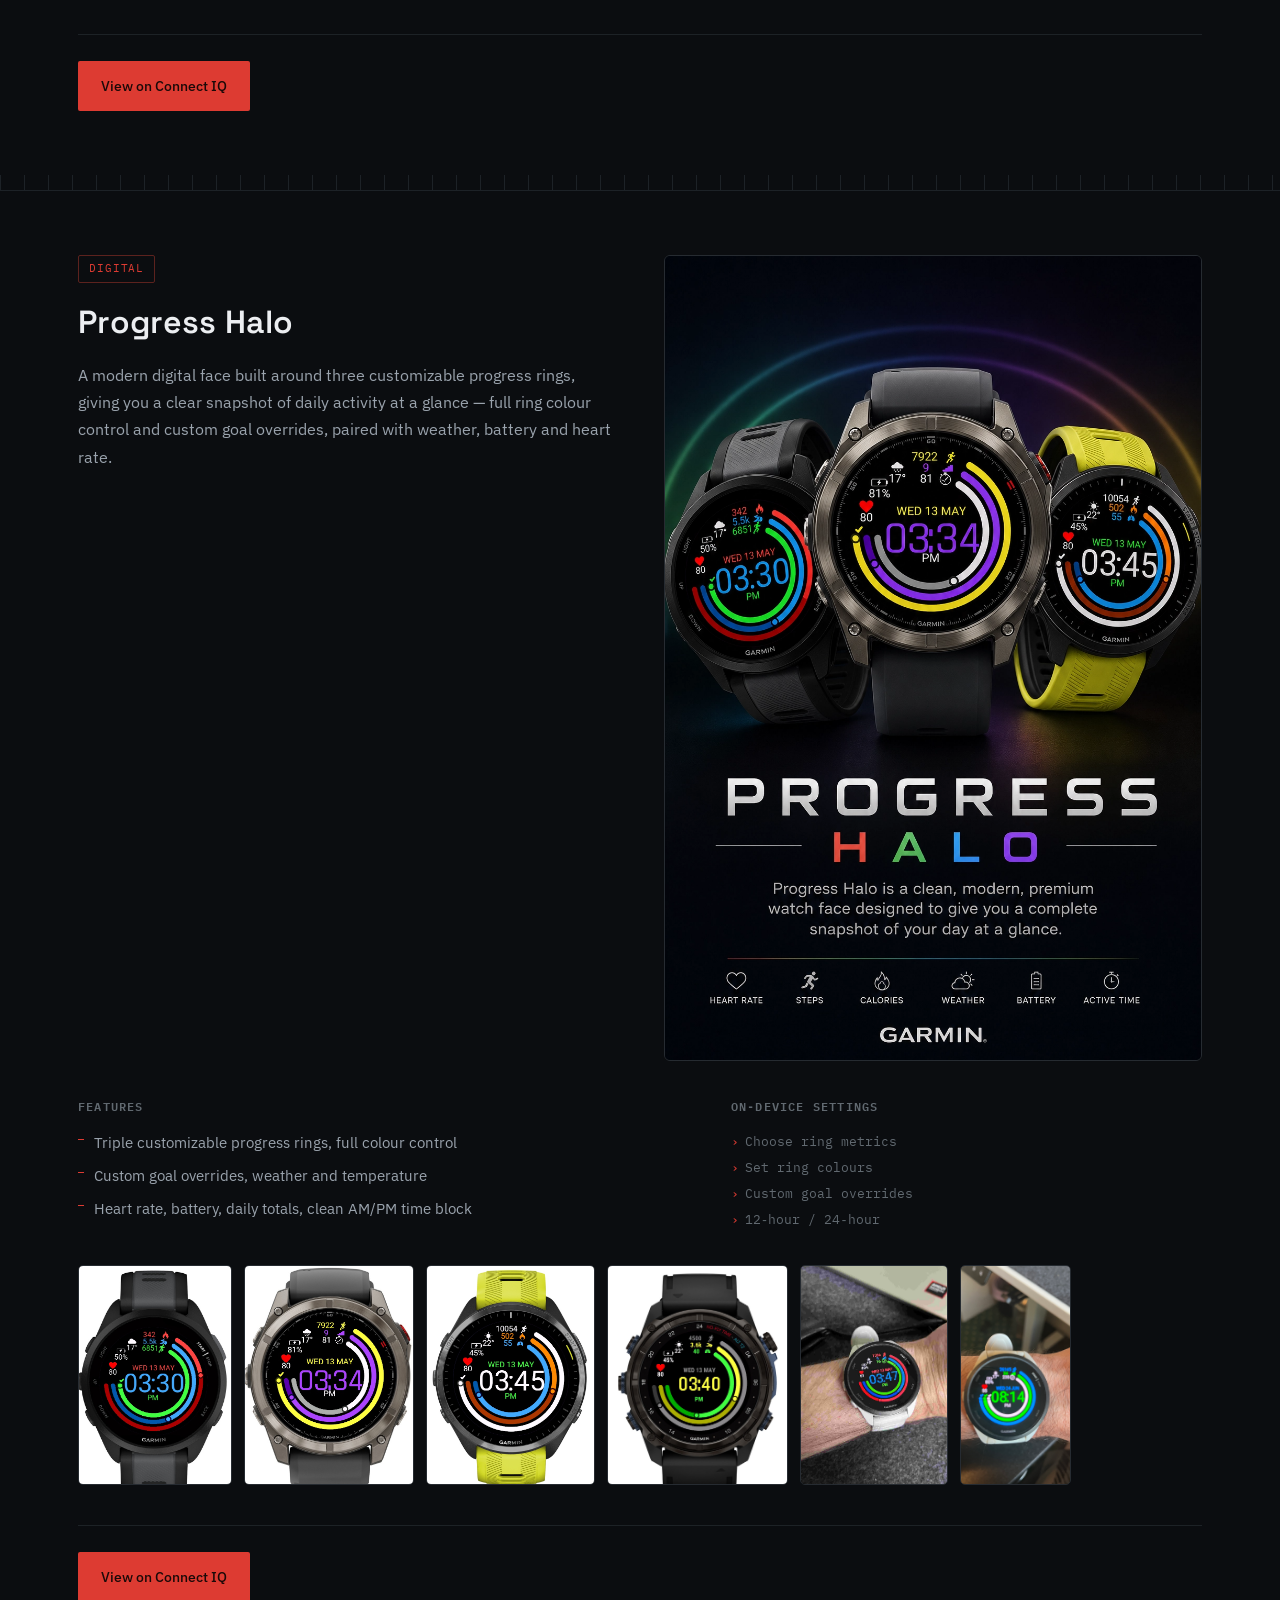
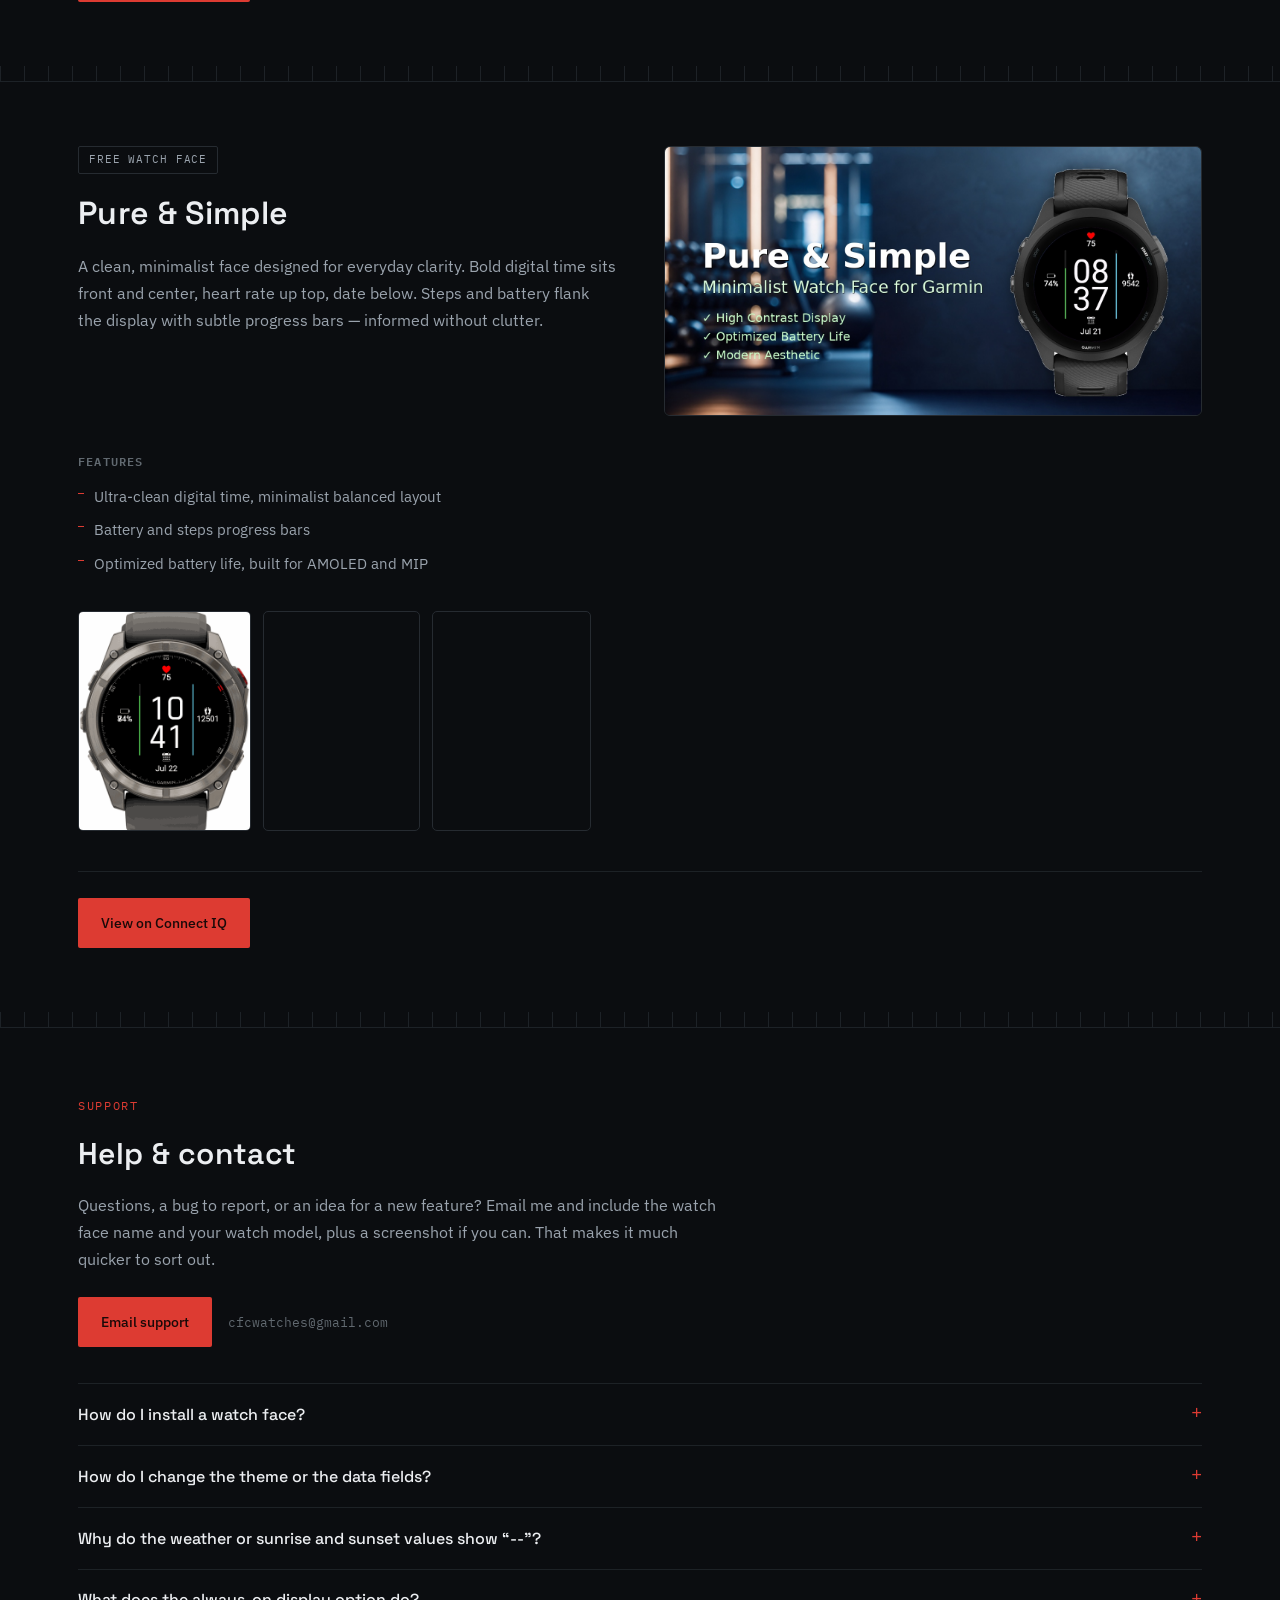
==== commit bb316e29: "add surge time" ====
--- a/index.html
+++ b/index.html
@@ -8,13 +8,14 @@
 <meta name="description" content="CFC Watches creates premium Garmin watch faces. Precision Geometry. Premium Design. Built for Garmin.">
 <meta property="og:type" content="website">
 <meta property="og:title" content="CFC Watches – Premium Garmin Watch Faces">
-<meta property="og:description" content="Precision Geometry. Premium Design. Built for Garmin. Eleven premium watch faces including RedLine, Sunpath, TimeFusion, and Housemark Automatic.">
-<meta property="og:image" content="https://cfcwatches.github.io/images/rl/HERO.png">
+<meta property="og:description" content="Precision Geometry. Premium Design. Built for Garmin. Twelve premium watch faces including LumePilot, Surge Time, RedLine, Sunpath, TimeFusion, and Housemark Automatic.">
+<meta property="og:image" content="https://cfcwatches.github.io/images/lp/SHARE.jpg">
+<meta property="og:image:alt" content="LumePilot pilot-style Garmin watch face in two colour themes">
+<meta name="twitter:image" content="https://cfcwatches.github.io/images/lp/SHARE.jpg">
 <meta property="og:url" content="https://cfcwatches.github.io/">
 <meta name="twitter:card" content="summary_large_image">
 <meta name="twitter:title" content="CFC Watches – Premium Garmin Watch Faces">
 <meta name="twitter:description" content="Precision Geometry. Premium Design. Built for Garmin.">
-<meta name="twitter:image" content="https://cfcwatches.github.io/images/rl/HERO.png">
 <link rel="icon" href="images/cfc_logo2.png">
 <link rel="preconnect" href="https://fonts.googleapis.com">
 <link rel="preconnect" href="https://fonts.gstatic.com" crossorigin>
@@ -264,7 +265,7 @@
 }
 
 /* ---- detail sections ---- */
-.detail{padding:64px 0;}
+.detail{padding:64px 0;scroll-margin-top:130px;}
 .detail-top{
   display:grid;grid-template-columns:1fr 1fr;gap:48px;align-items:start;margin-bottom:36px;
 }
@@ -351,6 +352,21 @@
 .footer-links{display:flex;gap:22px;}
 .footer-links a{font-size:13px;color:var(--text-dim);}
 .footer-links a:hover{color:var(--red);}
+
+.support{padding:64px 0;scroll-margin-top:130px;}
+.support h2{font-size:30px;margin:12px 0 14px;}
+.support .lede{color:var(--text-dim);font-size:15.5px;line-height:1.75;max-width:640px;margin-bottom:24px;}
+.faq{margin-top:36px;border-top:1px solid var(--line-soft);}
+.faq details{border-bottom:1px solid var(--line-soft);padding:16px 0;}
+.faq summary{
+  cursor:pointer;list-style:none;
+  display:flex;justify-content:space-between;align-items:center;gap:16px;
+  font-family:'Space Grotesk',sans-serif;font-weight:500;font-size:16px;
+}
+.faq summary::-webkit-details-marker{display:none;}
+.faq summary::after{content:"+";color:var(--red);font-family:'IBM Plex Mono',monospace;font-size:18px;}
+.faq details[open] summary::after{content:"\2013";}
+.faq p{color:var(--text-dim);font-size:14.5px;line-height:1.7;margin-top:10px;max-width:720px;}
 
 @media (max-width:860px){
   .nav-links{
@@ -386,7 +402,336 @@
   .coffee-link .full{ display:none; }
   .coffee-link .short{ display:inline; }
 }
+
+a:focus-visible,button:focus-visible{outline:2px solid var(--red);outline-offset:3px;}
+@media (prefers-reduced-motion:reduce){
+  html{scroll-behavior:auto;}
+  *,*::before,*::after{transition:none !important;animation:none !important;}
+}
 </style>
+
+<script type="application/ld+json">
+{
+  "@context": "https://schema.org",
+  "@type": "ItemList",
+  "name": "CFC Watches Garmin watch faces",
+  "itemListElement": [
+    {
+      "@type": "ListItem",
+      "position": 1,
+      "item": {
+        "@type": "SoftwareApplication",
+        "name": "LumePilot",
+        "description": "Pilot-inspired analogue watch face with luminous wedge markers, lance-style hands, seven colour themes and three configurable data fields.",
+        "applicationCategory": "LifestyleApplication",
+        "operatingSystem": "Garmin Connect IQ",
+        "image": "https://cfcwatches.github.io/images/lp/COVER.png",
+        "url": "https://cfcwatches.github.io/#lumePilot",
+        "author": {
+          "@type": "Organization",
+          "name": "CFC Watches"
+        },
+        "offers": {
+          "@type": "Offer",
+          "price": "1.99",
+          "priceCurrency": "GBP"
+        }
+      }
+    },
+    {
+      "@type": "ListItem",
+      "position": 2,
+      "item": {
+        "@type": "SoftwareApplication",
+        "name": "Surge Time",
+        "description": "Bold digital-clock style watch face with four customizable stat arcs, a weekday bar and five colour themes.",
+        "applicationCategory": "LifestyleApplication",
+        "operatingSystem": "Garmin Connect IQ",
+        "image": "https://cfcwatches.github.io/images/st/COVER.jpg",
+        "url": "https://cfcwatches.github.io/#surgeTime",
+        "author": {
+          "@type": "Organization",
+          "name": "CFC Watches"
+        },
+        "offers": {
+          "@type": "Offer",
+          "price": "1.99",
+          "priceCurrency": "GBP"
+        },
+        "installUrl": "https://apps.garmin.com/apps/e2a4f594-e9ef-4f72-945f-f7b2fe8ec967"
+      }
+    },
+    {
+      "@type": "ListItem",
+      "position": 3,
+      "item": {
+        "@type": "SoftwareApplication",
+        "name": "Minimalist Analog XII",
+        "description": "Modern-classic analog face with Roman or Arabic numerals, six themes and an Ultra Clean Mode.",
+        "applicationCategory": "LifestyleApplication",
+        "operatingSystem": "Garmin Connect IQ",
+        "image": "https://cfcwatches.github.io/images/am/COVER.jpg",
+        "url": "https://cfcwatches.github.io/#minimalAnalog",
+        "author": {
+          "@type": "Organization",
+          "name": "CFC Watches"
+        },
+        "offers": {
+          "@type": "Offer",
+          "price": "1.99",
+          "priceCurrency": "GBP"
+        },
+        "installUrl": "https://apps.garmin.com/apps/60d19625-ab1d-4be3-8d35-7cd2b15552ab"
+      }
+    },
+    {
+      "@type": "ListItem",
+      "position": 4,
+      "item": {
+        "@type": "SoftwareApplication",
+        "name": "Housemark Automatic",
+        "description": "Chronograph-style face with customizable sub-dials, a personal brand label and three themes.",
+        "applicationCategory": "LifestyleApplication",
+        "operatingSystem": "Garmin Connect IQ",
+        "image": "https://cfcwatches.github.io/images/ha/COVER.jpg",
+        "url": "https://cfcwatches.github.io/#housemark",
+        "author": {
+          "@type": "Organization",
+          "name": "CFC Watches"
+        },
+        "offers": {
+          "@type": "Offer",
+          "price": "1.99",
+          "priceCurrency": "GBP"
+        },
+        "installUrl": "https://apps.garmin.com/apps/7798d315-ac59-465f-a2a2-0e0507a8fadb"
+      }
+    },
+    {
+      "@type": "ListItem",
+      "position": 5,
+      "item": {
+        "@type": "SoftwareApplication",
+        "name": "RedLine",
+        "description": "Performance tachometer watch face with a zone-based heart-rate rev gauge and five themes.",
+        "applicationCategory": "LifestyleApplication",
+        "operatingSystem": "Garmin Connect IQ",
+        "image": "https://cfcwatches.github.io/images/rl/HERO.png",
+        "url": "https://cfcwatches.github.io/#redline",
+        "author": {
+          "@type": "Organization",
+          "name": "CFC Watches"
+        },
+        "offers": {
+          "@type": "Offer",
+          "price": "1.99",
+          "priceCurrency": "GBP"
+        },
+        "installUrl": "https://apps.garmin.com/apps/af29f958-dfd6-46b1-9831-fd0a43ed0aad"
+      }
+    },
+    {
+      "@type": "ListItem",
+      "position": 6,
+      "item": {
+        "@type": "SoftwareApplication",
+        "name": "Sunpath",
+        "description": "Digital face with a real-time daylight arc from sunrise to sunset and ten themes.",
+        "applicationCategory": "LifestyleApplication",
+        "operatingSystem": "Garmin Connect IQ",
+        "image": "https://cfcwatches.github.io/images/su/HERO.jpg",
+        "url": "https://cfcwatches.github.io/#sunpath",
+        "author": {
+          "@type": "Organization",
+          "name": "CFC Watches"
+        },
+        "offers": {
+          "@type": "Offer",
+          "price": "1.99",
+          "priceCurrency": "GBP"
+        },
+        "installUrl": "https://apps.garmin.com/apps/8c82942c-d574-4a74-a867-849a497fc149"
+      }
+    },
+    {
+      "@type": "ListItem",
+      "position": 7,
+      "item": {
+        "@type": "SoftwareApplication",
+        "name": "TimeFusion",
+        "description": "Hybrid analog and digital face with five hand styles, eight themes and a customizable stats dashboard.",
+        "applicationCategory": "LifestyleApplication",
+        "operatingSystem": "Garmin Connect IQ",
+        "image": "https://cfcwatches.github.io/images/tf/HERO_TimeFusion.jpg",
+        "url": "https://cfcwatches.github.io/#quadrantPrime",
+        "author": {
+          "@type": "Organization",
+          "name": "CFC Watches"
+        },
+        "offers": {
+          "@type": "Offer",
+          "price": "1.99",
+          "priceCurrency": "GBP"
+        },
+        "installUrl": "https://apps.garmin.com/apps/9ac67de9-9346-4524-9f5e-54569965938c"
+      }
+    },
+    {
+      "@type": "ListItem",
+      "position": 8,
+      "item": {
+        "@type": "SoftwareApplication",
+        "name": "Crownline Analog",
+        "description": "Analog face with five bezel styles, six hand styles and customizable complications.",
+        "applicationCategory": "LifestyleApplication",
+        "operatingSystem": "Garmin Connect IQ",
+        "image": "https://cfcwatches.github.io/images/HERO_garmin_iq_banner_crownline.png",
+        "url": "https://cfcwatches.github.io/#crownline",
+        "author": {
+          "@type": "Organization",
+          "name": "CFC Watches"
+        },
+        "offers": {
+          "@type": "Offer",
+          "price": "1.99",
+          "priceCurrency": "GBP"
+        },
+        "installUrl": "https://apps.garmin.com/apps/6a2b9e3f-3c63-4b6c-aac0-d458a5e8e3f6"
+      }
+    },
+    {
+      "@type": "ListItem",
+      "position": 9,
+      "item": {
+        "@type": "SoftwareApplication",
+        "name": "FiveTone",
+        "description": "High-visibility digital face with a large time display and five bold colour themes.",
+        "applicationCategory": "LifestyleApplication",
+        "operatingSystem": "Garmin Connect IQ",
+        "image": "https://cfcwatches.github.io/images/HERO_garmin_iq_banner_fivetone.png",
+        "url": "https://cfcwatches.github.io/#fivetone",
+        "author": {
+          "@type": "Organization",
+          "name": "CFC Watches"
+        },
+        "offers": {
+          "@type": "Offer",
+          "price": "1.99",
+          "priceCurrency": "GBP"
+        },
+        "installUrl": "https://apps.garmin.com/apps/c2fc25b2-d73c-4e07-ad2f-94479b7c2649"
+      }
+    },
+    {
+      "@type": "ListItem",
+      "position": 10,
+      "item": {
+        "@type": "SoftwareApplication",
+        "name": "Halo Glow",
+        "description": "Bold digital face with a bright central glow, ten themes and eight data fields.",
+        "applicationCategory": "LifestyleApplication",
+        "operatingSystem": "Garmin Connect IQ",
+        "image": "https://cfcwatches.github.io/images/hero_halo_glow_hero_final_compressed.jpg",
+        "url": "https://cfcwatches.github.io/#haloglow",
+        "author": {
+          "@type": "Organization",
+          "name": "CFC Watches"
+        },
+        "offers": {
+          "@type": "Offer",
+          "price": "1.99",
+          "priceCurrency": "GBP"
+        },
+        "installUrl": "https://apps.garmin.com/apps/bf36b620-223d-4b27-ab3f-6d4fa3519d92"
+      }
+    },
+    {
+      "@type": "ListItem",
+      "position": 11,
+      "item": {
+        "@type": "SoftwareApplication",
+        "name": "FlipDeck",
+        "description": "Flip-clock style digital face with ten themes and an optional personal message.",
+        "applicationCategory": "LifestyleApplication",
+        "operatingSystem": "Garmin Connect IQ",
+        "image": "https://cfcwatches.github.io/images/flipdeck_hero_refined_final.png",
+        "url": "https://cfcwatches.github.io/#flipDeck",
+        "author": {
+          "@type": "Organization",
+          "name": "CFC Watches"
+        },
+        "offers": {
+          "@type": "Offer",
+          "price": "1.99",
+          "priceCurrency": "GBP"
+        },
+        "installUrl": "https://apps.garmin.com/apps/464f6294-d4a2-4569-a95f-28a1351c6851"
+      }
+    },
+    {
+      "@type": "ListItem",
+      "position": 12,
+      "item": {
+        "@type": "SoftwareApplication",
+        "name": "Progress Halo",
+        "description": "Digital face built around three customizable progress rings.",
+        "applicationCategory": "LifestyleApplication",
+        "operatingSystem": "Garmin Connect IQ",
+        "image": "https://cfcwatches.github.io/images/HERO_garmin_iq_banner_progressHalo.png",
+        "url": "https://cfcwatches.github.io/#progressHalo",
+        "author": {
+          "@type": "Organization",
+          "name": "CFC Watches"
+        },
+        "offers": {
+          "@type": "Offer",
+          "price": "1.99",
+          "priceCurrency": "GBP"
+        },
+        "installUrl": "https://apps.garmin.com/apps/04092986-c4d1-4653-94a1-fd509565ddb6"
+      }
+    },
+    {
+      "@type": "ListItem",
+      "position": 13,
+      "item": {
+        "@type": "SoftwareApplication",
+        "name": "Pure & Simple",
+        "description": "Free minimalist digital face with steps and battery progress bars.",
+        "applicationCategory": "LifestyleApplication",
+        "operatingSystem": "Garmin Connect IQ",
+        "image": "https://cfcwatches.github.io/images/ps/hero.jpg",
+        "url": "https://cfcwatches.github.io/#pureSimple",
+        "author": {
+          "@type": "Organization",
+          "name": "CFC Watches"
+        },
+        "offers": {
+          "@type": "Offer",
+          "price": "0.00",
+          "priceCurrency": "GBP"
+        },
+        "installUrl": "https://apps.garmin.com/apps/7a25e912-434d-4344-b293-c00410674e75"
+      }
+    }
+  ]
+}
+</script>
+<script type="application/ld+json">
+{
+  "@context": "https://schema.org",
+  "@type": "Organization",
+  "name": "CFC Watches",
+  "url": "https://cfcwatches.github.io/",
+  "logo": "https://cfcwatches.github.io/images/cfc_logo2.png",
+  "contactPoint": {
+    "@type": "ContactPoint",
+    "contactType": "customer support",
+    "email": "cfcwatches@gmail.com"
+  }
+}
+</script>
+
 </head>
 <body>
 
@@ -399,6 +744,7 @@
     <nav class="nav-links">
       <a href="#catalog">Catalog</a>
       <a href="#about">About</a>
+      <a href="#support">Support</a>
     </nav>
     <a href="https://buymeacoffee.com/cfcwatches" class="coffee-link">
       <span class="full">Buy me a coffee</span>
@@ -425,7 +771,7 @@
     <div class="wrap hero-inner">
       <span class="eyebrow">Connect IQ · Garmin watch faces</span>
       <h1>Precision geometry.<br>Premium design.</h1>
-      <p class="lede">Eleven watch faces built for Garmin, from motorsport tachometers to daylight arcs to hand-finished automatic dials. Clean layouts, on-device customization, and dial‑level detail in every release.</p>
+      <p class="lede">Twelve watch faces built for Garmin, from motorsport tachometers to daylight arcs to hand-finished automatic dials, pilot-style luminous faces and bold digital performance displays. Clean layouts, on-device customization, and dial‑level detail in every release.</p>
       <div class="hero-actions">
         <a href="#catalog" class="btn btn-primary">Browse the collection</a>
         <a href="#pureSimple" class="btn btn-ghost">Try Pure &amp; Simple — free</a>
@@ -449,14 +795,38 @@
     <div class="wrap">
       <div class="catalog-head">
         <h2>The collection</h2>
-        <span class="catalog-count mono" id="catalog-count">11 watch faces</span>
+        <span class="catalog-count mono" id="catalog-count">13 watch faces</span>
       </div>
       <div class="grid" id="grid">
+<!--
+        <a href="#lumePilot" class="card" data-tags="new analog">
+          <div class="card-media">
+            <span class="card-badge">New</span>
+            <img src="images/lp/COVER.png" loading="lazy" decoding="async" alt="LumePilot pilot-style analogue watch face">
+            <span class="card-price">£1.99</span>
+          </div>
+          <div class="card-body">
+            <h3>LumePilot</h3>
+            <p class="card-tags">Pilot analogue · 7 themes · AOD option</p>
+          </div>
+        </a>
+-->
+        <a href="#surgeTime" class="card" data-tags="new digital">
+          <div class="card-media">
+            <span class="card-badge">New</span>
+            <img src="images/st/COVER.jpg" loading="lazy" decoding="async" alt="Surge Time bold digital performance watch face">
+            <span class="card-price">£1.99</span>
+          </div>
+          <div class="card-body">
+            <h3>Surge Time</h3>
+            <p class="card-tags">Digital · 4 stat arcs · 5 themes</p>
+          </div>
+        </a>
 
         <a href="#minimalAnalog" class="card" data-tags="new analog">
           <div class="card-media">
             <span class="card-badge">New</span>
-            <img src="images/am/COVER.jpg" alt="Minimalist Analog XII watch face">
+            <img src="images/am/COVER.jpg" loading="lazy" decoding="async" alt="Minimalist Analog XII watch face">
             <span class="card-price">£1.99</span>
           </div>
           <div class="card-body">
@@ -468,7 +838,7 @@
         <a href="#housemark" class="card" data-tags="new analog hybrid">
           <div class="card-media">
             <span class="card-badge">New</span>
-            <img src="images/ha/COVER.jpg" alt="Housemark Automatic watch face">
+            <img src="images/ha/COVER.jpg" loading="lazy" decoding="async" alt="Housemark Automatic watch face">
             <span class="card-price">£1.99</span>
           </div>
           <div class="card-body">
@@ -477,10 +847,9 @@
           </div>
         </a>
 
-        <a href="#redline" class="card" data-tags="new digital">
+        <a href="#redline" class="card" data-tags="digital">
           <div class="card-media">
-            <span class="card-badge">New</span>
-            <img src="images/rl/HERO.png" alt="RedLine tachometer watch face">
+            <img src="images/rl/HERO.png" loading="lazy" decoding="async" alt="RedLine tachometer watch face">
             <span class="card-price">£1.99</span>
           </div>
           <div class="card-body">
@@ -489,9 +858,9 @@
           </div>
         </a>
 
-        <a href="#sunpath" class="card" data-tags="new digital">
+        <a href="#sunpath" class="card" data-tags="digital">
           <div class="card-media">
-            <img src="images/su/HERO.jpg" alt="Sunpath daylight arc watch face">
+            <img src="images/su/HERO.jpg" loading="lazy" decoding="async" alt="Sunpath daylight arc watch face">
             <span class="card-price">£1.99</span>
           </div>
           <div class="card-body">
@@ -500,9 +869,9 @@
           </div>
         </a>
 
-        <a href="#quadrantPrime" class="card" data-tags="new hybrid digital analog">
+        <a href="#quadrantPrime" class="card" data-tags="hybrid digital analog">
           <div class="card-media">
-            <img src="images/tf/HERO_TimeFusion.jpg" alt="TimeFusion hybrid watch face">
+            <img src="images/tf/HERO_TimeFusion.jpg" loading="lazy" decoding="async" alt="TimeFusion hybrid watch face">
             <span class="card-price">£1.99</span>
           </div>
           <div class="card-body">
@@ -513,7 +882,7 @@
 
         <a href="#crownline" class="card" data-tags="analog">
           <div class="card-media">
-            <img src="images/HERO_garmin_iq_banner_crownline.png" alt="Crownline Analog watch face">
+            <img src="images/HERO_garmin_iq_banner_crownline.png" loading="lazy" decoding="async" alt="Crownline Analog watch face">
             <span class="card-price">£1.99</span>
           </div>
           <div class="card-body">
@@ -524,7 +893,7 @@
 
         <a href="#fivetone" class="card" data-tags="digital">
           <div class="card-media">
-            <img src="images/HERO_garmin_iq_banner_fivetone.png" alt="FiveTone digital watch face">
+            <img src="images/HERO_garmin_iq_banner_fivetone.png" loading="lazy" decoding="async" alt="FiveTone digital watch face">
             <span class="card-price">£1.99</span>
           </div>
           <div class="card-body">
@@ -535,7 +904,7 @@
 
         <a href="#haloglow" class="card" data-tags="digital">
           <div class="card-media">
-            <img src="images/hero_halo_glow_hero_final_compressed.jpg" alt="Halo Glow digital watch face">
+            <img src="images/hero_halo_glow_hero_final_compressed.jpg" loading="lazy" decoding="async" alt="Halo Glow digital watch face">
             <span class="card-price">£1.99</span>
           </div>
           <div class="card-body">
@@ -546,7 +915,7 @@
 
         <a href="#flipDeck" class="card" data-tags="digital">
           <div class="card-media">
-            <img src="images/flipdeck_hero_refined_final.png" alt="FlipDeck flip-clock watch face">
+            <img src="images/flipdeck_hero_refined_final.png" loading="lazy" decoding="async" alt="FlipDeck flip-clock watch face">
             <span class="card-price">£1.99</span>
           </div>
           <div class="card-body">
@@ -557,7 +926,7 @@
 
         <a href="#progressHalo" class="card" data-tags="digital">
           <div class="card-media">
-            <img src="images/HERO_garmin_iq_banner_progressHalo.png" alt="Progress Halo watch face">
+            <img src="images/HERO_garmin_iq_banner_progressHalo.png" loading="lazy" decoding="async" alt="Progress Halo watch face">
             <span class="card-price">£1.99</span>
           </div>
           <div class="card-body">
@@ -569,7 +938,7 @@
         <a href="#pureSimple" class="card" data-tags="digital free">
           <div class="card-media">
             <span class="card-badge free">Free</span>
-            <img src="images/ps/hero.jpg" alt="Pure and Simple minimalist watch face">
+            <img src="images/ps/hero.jpg" loading="lazy" decoding="async" alt="Pure and Simple minimalist watch face">
           </div>
           <div class="card-body">
             <h3>Pure &amp; Simple</h3>
@@ -582,6 +951,122 @@
   </section>
 
   <div class="tick-rule major"></div>
+<!--
+  <section class="detail" id="lumePilot">
+    <div class="wrap">
+      <div class="detail-top">
+        <div>
+          <div class="detail-head"><span class="chip">New release</span></div>
+          <h2>LumePilot</h2>
+          <p class="lede">A pilot-inspired analogue face built around luminous wedge markers and lance-style hands on a machined, ring-textured dial. Seven colour themes, three configurable data fields, and a choice of minimal low-power or full-face standby. Customize everything on the watch or from your phone.</p>
+        </div>
+        <div class="detail-hero-img"><img src="images/lp/HERO.png" loading="lazy" decoding="async" alt="LumePilot pilot-style Garmin watch face hero banner"></div>
+      </div>
+      <div class="spec-grid">
+        <div class="spec-block">
+          <h4>Features</h4>
+          <ul class="feature-list">
+            <li>Luminous wedge hour markers with a twin-bar 12 o'clock marker</li>
+            <li>Lance-style hands with pointed lume inlays and an optional seconds hand</li>
+            <li>Three configurable data fields at 9, 12 and 6 o'clock, with more than 15 options</li>
+            <li>Day and date window, with the day name in the accent colour at the weekend</li>
+            <li>Machined ring-textured dial, switchable on or off</li>
+            <li>Customize on the watch or from your phone</li>
+            <li>Always-on display with a minimal low-power view, or keep the full face in standby (uses more battery)</li>
+            <li>Low battery warning below 15%, and steps shown as 10.3k above 9,999</li>
+          </ul>
+        </div>
+        <div class="spec-block">
+          <h4>Themes</h4>
+          <div class="theme-chips">
+            <span class="theme-chip">Teal / Coral</span><span class="theme-chip">Blue / Yellow</span>
+            <span class="theme-chip">Violet / Amber</span><span class="theme-chip">White / Red</span>
+            <span class="theme-chip">Ember / Bone</span><span class="theme-chip">Rose / Silver</span>
+            <span class="theme-chip">Sandstone</span>
+          </div>
+          <h4 style="margin-top:22px;">Data fields</h4>
+          <p class="lede" style="font-size:13.5px;">Battery, Steps, Heart Rate, Temperature and weather, Pressure, UTC time, Calories, Distance, Floors, Body Battery, Active Minutes (day or week), VO2 max, Stress, Recovery time, Notifications, Sunrise and Sunset. Any field can be hidden.</p>
+          <h4 style="margin-top:22px;">Settings</h4>
+          <ul class="settings-list">
+            <li>Theme selection</li>
+            <li>Choose the three data fields</li>
+            <li>Seconds hand on or off</li>
+            <li>Textured dial on or off</li>
+            <li>Pressure unit (inHg, hPa or mmHg)</li>
+            <li>Show full face in standby</li>
+          </ul>
+        </div>
+      </div>
+      <div class="shot-strip">
+        <img src="images/lp/SHOT1.png" loading="lazy" decoding="async" alt="LumePilot Teal / Coral theme on a Fenix 9">
+        <img src="images/lp/SHOT2.png" loading="lazy" decoding="async" alt="LumePilot Rose / Silver theme on a Fenix 8">
+        <img src="images/lp/SHOT3.png" loading="lazy" decoding="async" alt="LumePilot Blue / Yellow theme on a Fr965">
+        <img src="images/lp/SHOT4.png" loading="lazy" decoding="async" alt="LumePilot Ember / Bone theme on a Fenix 9">
+        <img src="images/lp/SHOT5.png" loading="lazy" decoding="async" alt="LumePilot Sandstone and White / Red themes on a Fenix 8">
+        <img src="images/lp/SHOT6.jpg" loading="lazy" decoding="async" alt="LumePilot in full power mode and always-on display on a Garmin Fr165">
+      </div>
+      <div class="detail-cta">
+        <a class="btn btn-primary" href="https://apps.garmin.com/apps/REPLACE-WITH-LUMEPILOT-ID" target="_blank" rel="noopener noreferrer">View on Connect IQ</a>
+      </div>
+    </div>
+  </section>
+-->
+  <div class="tick-rule"></div>
+
+  <section class="detail" id="surgeTime">
+    <div class="wrap">
+      <div class="detail-top">
+        <div>
+          <div class="detail-head"><span class="chip">New release</span></div>
+          <h2>Surge Time</h2>
+          <p class="lede">A bold, blocky digital-clock style time display paired with a clean ring of activity data around the edge. Four fully customizable stat arcs, a weekday bar and the weather at 12 and 6 o'clock keep your time, stats and conditions visible at a glance, without a single tap.</p>
+        </div>
+        <div class="detail-hero-img"><img src="images/st/HERO.jpg" loading="lazy" decoding="async" alt="Surge Time bold digital Garmin watch face hero banner"></div>
+      </div>
+      <div class="spec-grid">
+        <div class="spec-block">
+          <h4>Features</h4>
+          <ul class="feature-list">
+            <li>Bold, blocky digital-clock style time display</li>
+            <li>Four fully customizable stat arcs in the corners of the display</li>
+            <li>Dashed progress rings show real-time progress toward each stat's daily goal</li>
+            <li>Weekday bar with today clearly highlighted</li>
+            <li>Temperature and rain chance at 12 and 6 o'clock</li>
+            <li>Five colour themes</li>
+            <li>Always-On Display support with a dimmed, minimal view to protect your screen</li>
+            <li>On-device settings for theme and full stat customization</li>
+          </ul>
+        </div>
+        <div class="spec-block">
+          <h4>Themes</h4>
+          <div class="theme-chips">
+            <span class="theme-chip">Orange</span><span class="theme-chip">Ice Blue</span>
+            <span class="theme-chip">Crimson Pulse</span><span class="theme-chip">Signal Green</span>
+            <span class="theme-chip">Mono Contrast</span>
+          </div>
+          <h4 style="margin-top:22px;">Stat arcs</h4>
+          <p class="lede" style="font-size:13.5px;">Steps, Heart Rate, Battery, Calories, Distance, Floors Climbed, Body Battery, Active Minutes (day or week), VO2 max, Stress and Recovery time in each of the four corners.</p>
+          <h4 style="margin-top:22px;">Settings</h4>
+          <ul class="settings-list">
+            <li>Theme selection</li>
+            <li>Choose the four stat arcs, on-device</li>
+          </ul>
+        </div>
+      </div>
+      <div class="shot-strip">
+        <img src="images/st/SHOT1.jpg" loading="lazy" decoding="async" alt="Surge Time orange theme on a Fenix 8">
+        <img src="images/st/SHOT2.jpg" loading="lazy" decoding="async" alt="Surge Time mono contrast theme on a Fenix 9">
+        <img src="images/st/SHOT3.jpg" loading="lazy" decoding="async" alt="Surge Time orange theme on a Fr965">
+        <img src="images/st/SHOT4.jpg" loading="lazy" decoding="async" alt="Surge Time signal green theme on a fr265">
+        <img src="images/st/SHOT5.jpg" loading="lazy" decoding="async" alt="Surge Time full power vs AOD display on a Fenix 9">
+      </div>
+      <div class="detail-cta">
+        <a class="btn btn-primary" href="https://apps.garmin.com/apps/e2a4f594-e9ef-4f72-945f-f7b2fe8ec967" target="_blank" rel="noopener noreferrer">View on Connect IQ</a>
+      </div>
+    </div>
+  </section>
+
+  <div class="tick-rule"></div>
 
   <section class="detail" id="minimalAnalog">
     <div class="wrap">
@@ -591,7 +1076,7 @@
           <h2>Minimalist Analog XII</h2>
           <p class="lede">A modern-classic analog face for clean geometry, elegant styling, and a distraction-free layout. Choose Roman or Arabic numerals and matte or textured backgrounds, or switch on Ultra Clean Mode for a pure, hands-only dial inspired by luxury mechanical watches.</p>
         </div>
-        <div class="detail-hero-img"><img src="images/am/HERO.jpg" alt="Minimalist Analog XII watch face hero banner"></div>
+        <div class="detail-hero-img"><img src="images/am/HERO.jpg" loading="lazy" decoding="async" alt="Minimalist Analog XII watch face hero banner"></div>
       </div>
       <div class="spec-grid">
         <div class="spec-block">
@@ -646,7 +1131,7 @@
           <h2>Housemark Automatic</h2>
           <p class="lede">A modern luxury timepiece crafted with the precision and balance of a premium mechanical watch, blending timeless chronograph heritage with contemporary digital clarity. Built for Garmin AMOLED and MIP devices.</p>
         </div>
-        <div class="detail-hero-img"><img src="images/ha/HERO.png" alt="Housemark Automatic watch face hero banner"></div>
+        <div class="detail-hero-img"><img src="images/ha/HERO.png" loading="lazy" decoding="async" alt="Housemark Automatic watch face hero banner"></div>
       </div>
       <div class="spec-grid">
         <div class="spec-block">
@@ -696,7 +1181,7 @@
           <h2>RedLine</h2>
           <p class="lede">A performance tachometer watch face, built around a clean motorsport‑inspired gauge. Custom bitmap time glyphs keep things crisp and high‑contrast, while a sweeping heart‑rate rev gauge delivers zone‑based colour transitions. Five themes: Circuit Green, Carbon Blue, Ignition Orange, Voltage Purple, Titanium Silver.</p>
         </div>
-        <div class="detail-hero-img"><img src="images/rl/HERO.png" alt="RedLine tachometer-style Garmin watch face hero banner"></div>
+        <div class="detail-hero-img"><img src="images/rl/HERO.png" loading="lazy" decoding="async" alt="RedLine tachometer-style Garmin watch face hero banner"></div>
       </div>
       <div class="spec-grid">
         <div class="spec-block">
@@ -742,7 +1227,7 @@
           <h2>Sunpath</h2>
           <p class="lede">A clean, atmospheric face built around a daylight arc that traces the sun's journey from sunrise to sunset in real time. The sun icon becomes a full moon as evening falls. Centered digital time, a steps bar, and three circular stats, wrapped in ten daylight‑matched themes.</p>
         </div>
-        <div class="detail-hero-img"><img src="images/su/HERO.jpg" alt="Sunpath sunrise to sunset watch face hero banner"></div>
+        <div class="detail-hero-img"><img src="images/su/HERO.jpg" loading="lazy" decoding="async" alt="Sunpath sunrise to sunset watch face hero banner"></div>
       </div>
       <div class="spec-grid">
         <div class="spec-block">
@@ -794,7 +1279,7 @@
           <h2>TimeFusion</h2>
           <p class="lede">A modern hybrid face blending a clean digital layout, sunrise/sunset awareness, and a customizable stats dashboard, with a unified lower display and custom icons for balanced information at a glance.</p>
         </div>
-        <div class="detail-hero-img"><img src="images/tf/HERO_TimeFusion.jpg" alt="TimeFusion hybrid analog digital watch face hero banner"></div>
+        <div class="detail-hero-img"><img src="images/tf/HERO_TimeFusion.jpg" loading="lazy" decoding="async" alt="TimeFusion hybrid analog digital watch face hero banner"></div>
       </div>
       <div class="spec-grid">
         <div class="spec-block">
@@ -844,7 +1329,7 @@
           <h2>Crownline Analog</h2>
           <p class="lede">A modern analog face built around precision geometry, handcrafted numerals, multiple bezel styles and premium hand options — clean aesthetics with practical complications, rendered crisply across every supported device.</p>
         </div>
-        <div class="detail-hero-img"><img src="images/HERO_garmin_iq_banner_crownline.png" alt="Crownline Analog watch face hero banner"></div>
+        <div class="detail-hero-img"><img src="images/HERO_garmin_iq_banner_crownline.png" loading="lazy" decoding="async" alt="Crownline Analog watch face hero banner"></div>
       </div>
       <div class="spec-grid">
         <div class="spec-block">
@@ -890,7 +1375,7 @@
           <h2>FiveTone</h2>
           <p class="lede">A clean digital face built around a large, high‑visibility time display and five bold colour themes. Time and date sit left‑aligned, with configurable daily metrics on the right for a quick glance.</p>
         </div>
-        <div class="detail-hero-img"><img src="images/HERO_garmin_iq_banner_fivetone.png" alt="FiveTone digital watch face hero banner"></div>
+        <div class="detail-hero-img"><img src="images/HERO_garmin_iq_banner_fivetone.png" loading="lazy" decoding="async" alt="FiveTone digital watch face hero banner"></div>
       </div>
       <div class="spec-grid">
         <div class="spec-block">
@@ -939,7 +1424,7 @@
           <h2>Halo Glow</h2>
           <p class="lede">A bold digital face with a bright central glow, clean layout, and ten vibrant colour themes. Eight configurable data slots and full on‑device customization pair high‑impact visuals with practical daily metrics.</p>
         </div>
-        <div class="detail-hero-img"><img src="images/hero_halo_glow_hero_final_compressed.jpg" alt="Halo Glow digital watch face hero banner"></div>
+        <div class="detail-hero-img"><img src="images/hero_halo_glow_hero_final_compressed.jpg" loading="lazy" decoding="async" alt="Halo Glow digital watch face hero banner"></div>
       </div>
       <div class="spec-grid">
         <div class="spec-block">
@@ -988,7 +1473,7 @@
           <h2>FlipDeck</h2>
           <p class="lede">A modern flip‑clock face built around bold digital cards and clean geometry, blending classic flip‑clock styling with contemporary clarity — multiple themes, plus an optional personal message above the cards.</p>
         </div>
-        <div class="detail-hero-img"><img src="images/flipdeck_hero_refined_final.png" alt="FlipDeck flip-clock watch face hero banner"></div>
+        <div class="detail-hero-img"><img src="images/flipdeck_hero_refined_final.png" loading="lazy" decoding="async" alt="FlipDeck flip-clock watch face hero banner"></div>
       </div>
       <div class="spec-grid">
         <div class="spec-block">
@@ -1038,7 +1523,7 @@
           <h2>Progress Halo</h2>
           <p class="lede">A modern digital face built around three customizable progress rings, giving you a clear snapshot of daily activity at a glance — full ring colour control and custom goal overrides, paired with weather, battery and heart rate.</p>
         </div>
-        <div class="detail-hero-img"><img src="images/HERO_garmin_iq_banner_progressHalo.png" alt="Progress Halo triple progress ring watch face hero banner"></div>
+        <div class="detail-hero-img"><img src="images/HERO_garmin_iq_banner_progressHalo.png" loading="lazy" decoding="async" alt="Progress Halo triple progress ring watch face hero banner"></div>
       </div>
       <div class="spec-grid">
         <div class="spec-block">
@@ -1106,6 +1591,45 @@
     </div>
   </section>
 
+<div class="tick-rule"></div>
+
+  <section class="support" id="support">
+    <div class="wrap">
+      <span class="eyebrow">Support</span>
+      <h2>Help &amp; contact</h2>
+      <p class="lede">Questions, a bug to report, or an idea for a new feature? Email me and include the watch face name and your watch model, plus a screenshot if you can. That makes it much quicker to sort out.</p>
+      <div class="detail-cta" style="border-top:0;padding-top:0;">
+        <a class="btn btn-primary" href="mailto:cfcwatches@gmail.com?subject=CFC%20Watches%20support">Email support</a>
+        <span class="mono" style="font-size:12.5px;color:var(--text-faint);">cfcwatches@gmail.com</span>
+      </div>
+
+      <div class="faq">
+        <details>
+          <summary>How do I install a watch face?</summary>
+          <p>Use the “View on Connect IQ” button on the face's page above, then install it from the Connect IQ app on your phone. Sync your watch afterwards, then choose the face from your watch's face list.</p>
+        </details>
+        <details>
+          <summary>How do I change the theme or the data fields?</summary>
+          <p>Open the face's settings in the Connect IQ app on your phone. Many of my faces can also be customized directly on the watch. Each face's page above says which settings it has.</p>
+        </details>
+        <details>
+          <summary>Why do the weather or sunrise and sunset values show “--”?</summary>
+          <p>Those values use the weather data on your watch, which comes from your phone. Check that the watch is paired and has synced recently. A few data fields also depend on your watch model supporting that sensor or metric.</p>
+        </details>
+        <details>
+          <summary>What does the always-on display option do?</summary>
+          <p>On AMOLED watches, the face shows a dimmed, minimal view while the screen sleeps. This protects the screen and saves battery. Some faces, such as LumePilot, let you keep the full face on in standby instead, which uses more battery.</p>
+        </details>
+        <details>
+          <summary>Will a face work on my watch?</summary>
+          <p>Each face lists its compatible watches on its Connect IQ page. If your model isn't listed, or something looks wrong on your screen size, email me with the model and a screenshot.</p>
+        </details>
+      </div>
+    </div>
+  </section>
+
+
+
   <div class="tick-rule major"></div>
 
   <section class="about" id="about">
@@ -1130,6 +1654,8 @@
       <a href="#catalog">Catalog</a>
       <a href="#about">About</a>
       <a href="https://buymeacoffee.com/cfcwatches">Buy me a coffee</a>
+      <a href="#support">Support</a>
+      <a href="mailto:cfcwatches@gmail.com">Email</a>
     </div>
   </div>
 </footer>
@@ -1153,7 +1679,8 @@
         if(match) shown++;
       });
       count.textContent = shown + (shown === 1 ? ' watch face' : ' watch faces');
-      catalogSection.scrollIntoView({behavior:'smooth', block:'start'});
+      var smooth = !window.matchMedia('(prefers-reduced-motion: reduce)').matches;
+      catalogSection.scrollIntoView({behavior: smooth ? 'smooth' : 'auto', block:'start'});
     });
   });
 })();
